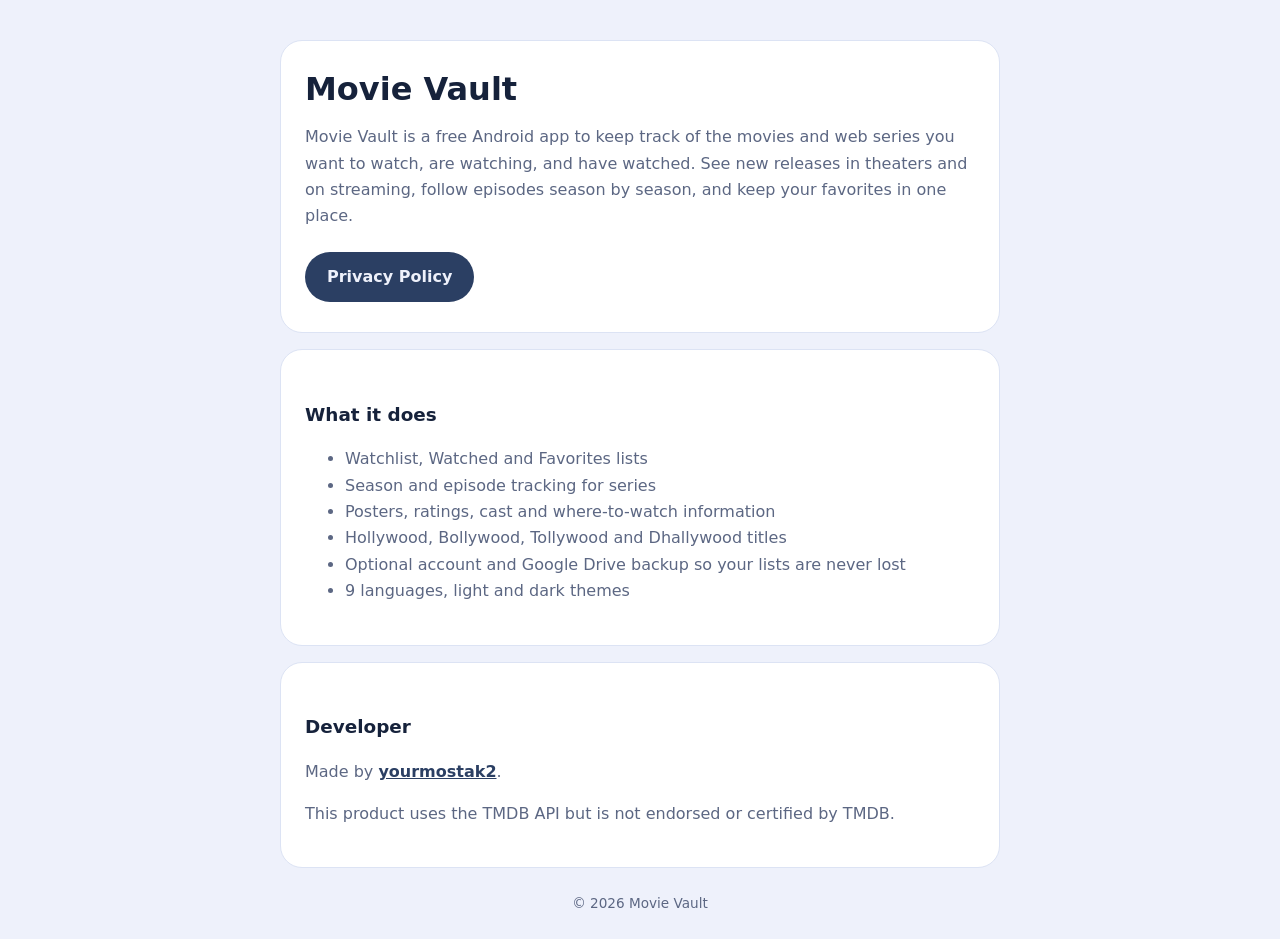
==== index.html @ 6825e48e "Add files via upload" ====
<!doctype html><html lang="en"><head><meta charset="utf-8"><meta name="viewport" content="width=device-width,initial-scale=1"><title>Movie Vault</title>
<meta name="description" content="Movie Vault is a personal tracker for movies and web series: watchlist, watched, favorites, episodes and new releases."><link rel="stylesheet" href="style.css"></head><body><main>
<div class="card"><h1>Movie Vault</h1><p>Movie Vault is a free Android app to keep track of the movies and web series you want to watch, are watching, and have watched. See new releases in theaters and on streaming, follow episodes season by season, and keep your favorites in one place.</p>
<a class="btn" href="privacy.html">Privacy Policy</a></div>
<div class="card"><h2>What it does</h2><ul><li>Watchlist, Watched and Favorites lists</li><li>Season and episode tracking for series</li><li>Posters, ratings, cast and where-to-watch information</li><li>Hollywood, Bollywood, Tollywood and Dhallywood titles</li><li>Optional account and Google Drive backup so your lists are never lost</li><li>9 languages, light and dark themes</li></ul></div>
<div class="card"><h2>Developer</h2><p>Made by <a href="https://github.com/yourmostak2">yourmostak2</a>.</p><p>This product uses the TMDB API but is not endorsed or certified by TMDB.</p></div>
<footer>&copy; 2026 Movie Vault</footer></main></body></html>
---- style.css ----
:root{--bg:#EEF1FB;--card:#fff;--ink:#16223B;--mut:#5C6783;--acc:#2B3F63;--line:#DCE3F4}
@media(prefers-color-scheme:dark){:root{--bg:#070B16;--card:#101829;--ink:#F3EFE6;--mut:#9AA5C0;--acc:#EDE0C8;--line:#222C47}}
*{box-sizing:border-box}body{margin:0;background:var(--bg);color:var(--ink);font:16px/1.65 system-ui,-apple-system,"Segoe UI",Roboto,sans-serif;padding:24px 16px}
main{max-width:720px;margin:0 auto}.card{background:var(--card);border:1px solid var(--line);border-radius:22px;padding:24px;margin:16px 0}
h1{font-size:2rem;line-height:1.15;margin:.2em 0}h2{font-size:1.15rem;margin:1.4em 0 .3em}p,li{color:var(--mut)}a{color:var(--acc);font-weight:600}
.btn{display:inline-block;background:var(--acc);color:var(--bg);padding:12px 22px;border-radius:999px;text-decoration:none;margin:6px 8px 6px 0}
footer{text-align:center;color:var(--mut);font-size:.85rem;margin-top:24px}
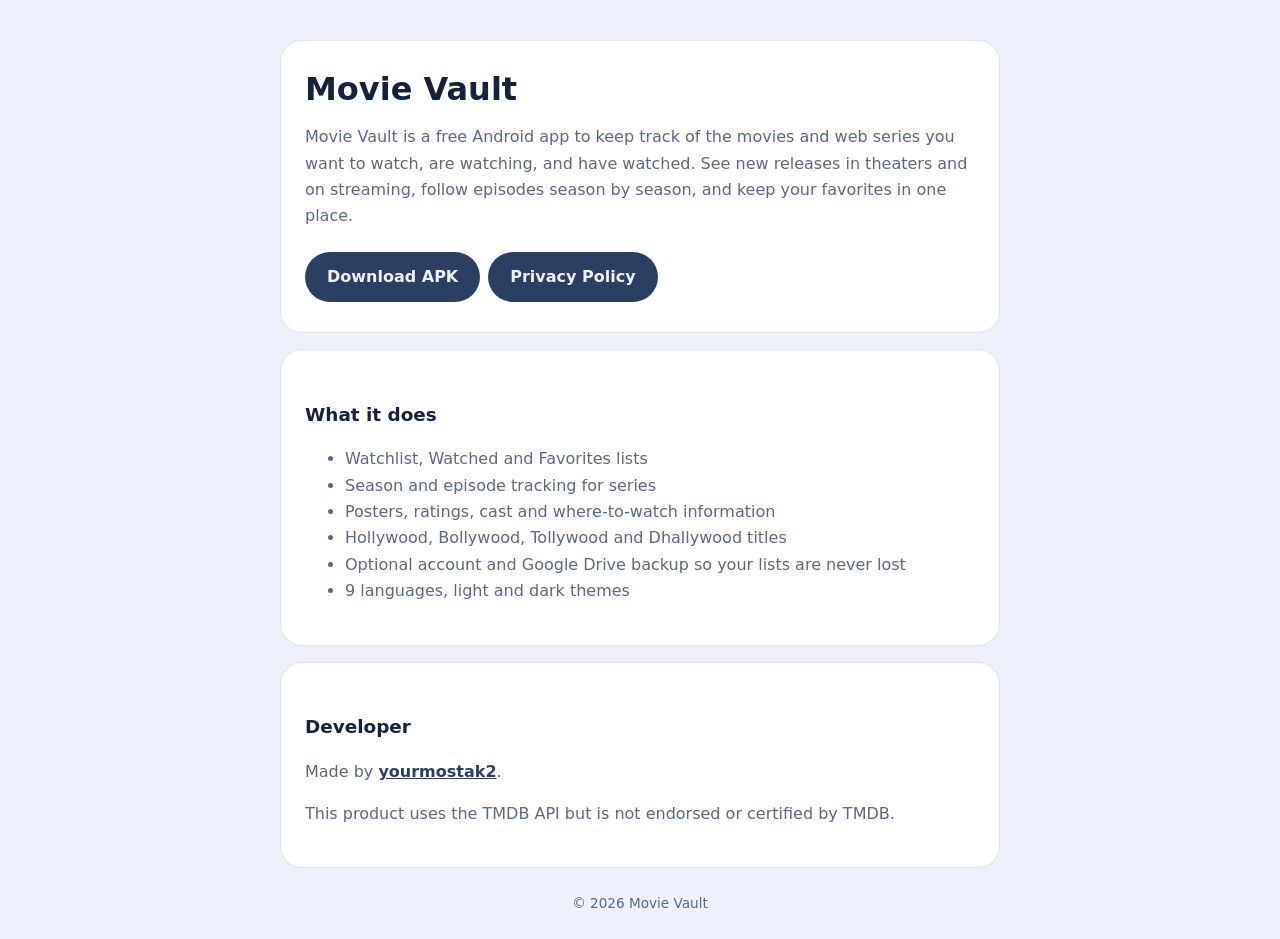
==== commit b64d9d5d: "Add files via upload" ====
--- a/index.html
+++ b/index.html
@@ -1,7 +1,7 @@
 <!doctype html><html lang="en"><head><meta charset="utf-8"><meta name="viewport" content="width=device-width,initial-scale=1"><title>Movie Vault</title>
 <meta name="description" content="Movie Vault is a personal tracker for movies and web series: watchlist, watched, favorites, episodes and new releases."><link rel="stylesheet" href="style.css"></head><body><main>
 <div class="card"><h1>Movie Vault</h1><p>Movie Vault is a free Android app to keep track of the movies and web series you want to watch, are watching, and have watched. See new releases in theaters and on streaming, follow episodes season by season, and keep your favorites in one place.</p>
-<a class="btn" href="privacy.html">Privacy Policy</a></div>
+<a class="btn" href="https://github.com/yourmostak2/movie-vault-site/releases/latest">Download APK</a><a class="btn" href="privacy.html">Privacy Policy</a></div>
 <div class="card"><h2>What it does</h2><ul><li>Watchlist, Watched and Favorites lists</li><li>Season and episode tracking for series</li><li>Posters, ratings, cast and where-to-watch information</li><li>Hollywood, Bollywood, Tollywood and Dhallywood titles</li><li>Optional account and Google Drive backup so your lists are never lost</li><li>9 languages, light and dark themes</li></ul></div>
 <div class="card"><h2>Developer</h2><p>Made by <a href="https://github.com/yourmostak2">yourmostak2</a>.</p><p>This product uses the TMDB API but is not endorsed or certified by TMDB.</p></div>
 <footer>&copy; 2026 Movie Vault</footer></main></body></html>
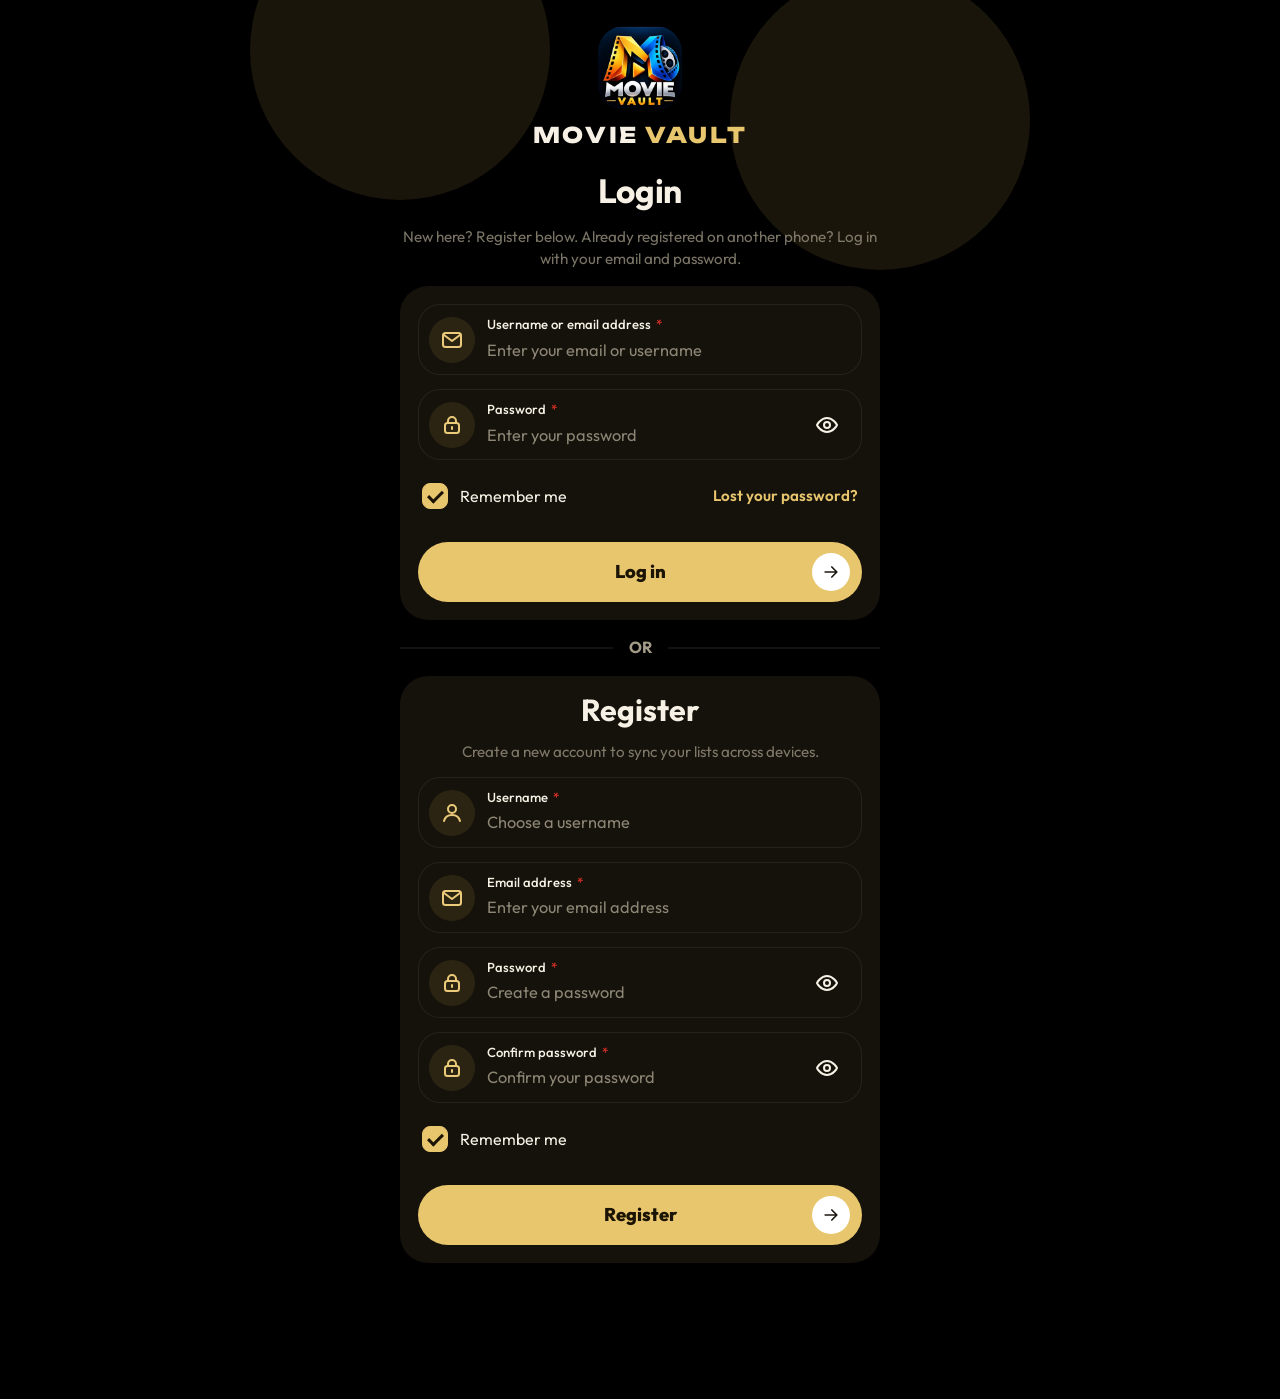
==== commit b231eb10: "Add files via upload" ====
--- a/index.html
+++ b/index.html
@@ -1,7 +1,3570 @@
-<!doctype html><html lang="en"><head><meta charset="utf-8"><meta name="viewport" content="width=device-width,initial-scale=1"><title>Movie Vault</title>
-<meta name="description" content="Movie Vault is a personal tracker for movies and web series: watchlist, watched, favorites, episodes and new releases."><link rel="stylesheet" href="style.css"></head><body><main>
-<div class="card"><h1>Movie Vault</h1><p>Movie Vault is a free Android app to keep track of the movies and web series you want to watch, are watching, and have watched. See new releases in theaters and on streaming, follow episodes season by season, and keep your favorites in one place.</p>
-<a class="btn" href="https://github.com/yourmostak2/movie-vault-site/releases/latest">Download APK</a><a class="btn" href="privacy.html">Privacy Policy</a></div>
-<div class="card"><h2>What it does</h2><ul><li>Watchlist, Watched and Favorites lists</li><li>Season and episode tracking for series</li><li>Posters, ratings, cast and where-to-watch information</li><li>Hollywood, Bollywood, Tollywood and Dhallywood titles</li><li>Optional account and Google Drive backup so your lists are never lost</li><li>9 languages, light and dark themes</li></ul></div>
-<div class="card"><h2>Developer</h2><p>Made by <a href="https://github.com/yourmostak2">yourmostak2</a>.</p><p>This product uses the TMDB API but is not endorsed or certified by TMDB.</p></div>
-<footer>&copy; 2026 Movie Vault</footer></main></body></html>
+<!doctype html><html lang="en"><meta charset="utf-8"><meta name="viewport" content="width=device-width,initial-scale=1,viewport-fit=cover">
+<title>Movie Vault</title>
+<link rel="icon" type="image/webp" href="[data-uri]">
+<meta name="theme-color" content="#000000">
+<link rel="preconnect" href="https://fonts.googleapis.com">
+<link rel="preconnect" href="https://fonts.gstatic.com" crossorigin>
+<link href="https://fonts.googleapis.com/css2?family=Barlow+Condensed:wght@600;700&family=Unbounded:wght@600;800&family=Hind+Siliguri:wght@400;500;600;700&family=Outfit:wght@400;500;600;700&display=swap" rel="stylesheet">
+<style>
+/* Layout: a phone-width column (max 480px) like the supplied Movie Vault design. Dark cinema palette with one red accent, bottom tab bar, poster grids, and a detail page with director and cast. */
+:root {
+  --bg: #09090D;
+  --surface: #15151C;
+  --surface2: #1F1F29;
+  --ink: #F4F4F7;
+  --muted: #B0B0C2;
+  --line: #2A2A36;
+  --accent: #E5253A;
+  --accent-ink: #FFFFFF;
+  --ok: #38C77B;
+  --gold: #F5B82E;
+  --font-ui: 'Outfit', 'Hind Siliguri', 'Noto Sans Bengali', system-ui, sans-serif;
+  --font-poster: 'Barlow Condensed', 'Hind Siliguri', 'Arial Narrow', Impact, sans-serif;
+  color-scheme: dark;
+}
+@media (prefers-color-scheme: light) {
+  :root:not([data-theme="dark"]) {
+    --bg: #F3F3F8;
+    --surface: #FFFFFF;
+    --surface2: #EAEAF1;
+    --ink: #14141B;
+    --muted: #5D5D70;
+    --line: #D8D8E3;
+    --accent: #D3182D;
+    --ok: #15803D;
+    --gold: #B87A00;
+    color-scheme: light;
+  }
+}
+:root[data-theme="light"] {
+  --bg: #F3F3F8;
+  --surface: #FFFFFF;
+  --surface2: #EAEAF1;
+  --ink: #14141B;
+  --muted: #5D5D70;
+  --line: #D8D8E3;
+  --accent: #D3182D;
+  --ok: #15803D;
+  --gold: #B87A00;
+  color-scheme: light;
+}
+
+* { box-sizing: border-box; }
+body {
+  background: var(--bg);
+  color: var(--ink);
+  font: 16px/1.45 var(--font-ui);
+  padding-inline: 18px;
+  padding-block: 14px 104px;
+}
+button, input, select, textarea { font: inherit; color: inherit; }
+button { cursor: pointer; }
+:focus-visible { outline: 2px solid var(--accent); outline-offset: 2px; }
+.sr { position: absolute; width: 1px; height: 1px; overflow: hidden; clip: rect(0 0 0 0); white-space: nowrap; }
+.app { max-width: 480px; margin-inline: auto; display: grid; grid-template-columns: minmax(0, 100%); gap: 22px; }
+.app > * { min-width: 0; max-width: 100%; }
+html, body { overflow-x: hidden; max-width: 100vw; }
+.ic { width: 22px; height: 22px; flex: none; }
+h1, h2, h3, p { margin: 0; }
+
+/* top bars */
+.bar { display: flex; align-items: center; gap: 12px; }
+.bar-t { flex: 1; min-width: 0; font-size: 1.5rem; font-weight: 700; letter-spacing: -.01em; }
+.hello { flex: 1; min-width: 0; display: grid; line-height: 1.2; }
+.hello small { color: var(--muted); font-size: .8rem; }
+.hello b { font-size: 1.15rem; font-weight: 700; overflow: hidden; text-overflow: ellipsis; white-space: nowrap; }
+.avatar-btn { width: 46px; height: 46px; padding: 0; border: 2px solid var(--line); border-radius: 50%; background: var(--surface2); overflow: hidden; display: grid; place-items: center; color: var(--muted); }
+.avatar-btn img { width: 100%; height: 100%; object-fit: cover; display: block; }
+.iconbtn { width: 42px; height: 42px; padding: 0; display: grid; place-items: center; border: 1px solid var(--line); border-radius: 50%; background: var(--surface); }
+.iconbtn.ghost { background: rgba(0, 0, 0, .5); border-color: transparent; color: #fff; backdrop-filter: blur(6px); }
+.iconbtn[aria-pressed="true"] { color: var(--accent); }
+
+/* posters (generated artwork, one look per title) */
+.poster { --h: 220; --h2: 240; position: relative; aspect-ratio: 2 / 3; border-radius: 10px; overflow: hidden; container-type: inline-size;
+  background: linear-gradient(165deg, hsl(var(--h) 65% 34%) 0%, hsl(var(--h2) 55% 14%) 62%, hsl(var(--h2) 50% 6%) 100%); }
+.poster::before, .poster::after { content: ""; position: absolute; inset: 0; }
+.poster::after { background: linear-gradient(to top, rgba(0, 0, 0, .74), transparent 56%); }
+.m-beam::before { background: linear-gradient(112deg, transparent 38%, hsl(var(--h) 95% 70% / .38) 50%, transparent 62%); }
+.m-sun::before { background: radial-gradient(circle at 68% 34%, hsl(var(--h) 100% 72%) 0 11%, hsl(var(--h) 100% 60% / .35) 12% 22%, transparent 23%); }
+.m-rings::before { background: radial-gradient(circle at 50% 36%, transparent 0 16%, hsl(var(--h) 90% 70% / .55) 17% 18.5%, transparent 19.5% 27%, hsl(var(--h) 90% 70% / .3) 28% 29%, transparent 30%); }
+.m-stripes::before { background: repeating-linear-gradient(104deg, hsl(var(--h) 90% 62% / .2) 0 7px, transparent 7px 20px); }
+.m-grid::before { background: radial-gradient(hsl(var(--h) 100% 68% / .55) 1.2px, transparent 1.8px) 0 0 / 9px 9px, linear-gradient(to top, hsl(var(--h2) 60% 6%) 0 25%, transparent 55%); }
+.m-horizon::before { background: linear-gradient(to top, hsl(var(--h2) 60% 4%) 0 28%, transparent 29%), linear-gradient(to top, transparent 28%, hsl(var(--h) 90% 60% / .3) 29% 31%, transparent 32%); }
+.p-title, .p-year { position: absolute; z-index: 1; left: 8%; right: 8%; color: #fff; }
+.p-title { bottom: 8%; font: 700 .8rem/.95 var(--font-poster); font-size: 15cqw; text-transform: uppercase; letter-spacing: .02em; text-shadow: 0 2px 8px rgba(0, 0, 0, .6); overflow-wrap: anywhere; max-height: 56%; overflow: hidden; }
+.p-year { top: 7%; font: 600 .6rem var(--font-poster); font-size: 8cqw; letter-spacing: .14em; opacity: .85; }
+.poster img { position: absolute; inset: 0; width: 100%; height: 100%; object-fit: cover; display: block; }
+.poster.has-img::before, .poster.has-img::after { display: none; }
+.poster.wide { aspect-ratio: auto; width: 100%; height: 100%; border-radius: 0; }
+.poster.wide .p-title { font-size: 9cqw; right: 34%; bottom: 20%; }
+.poster.wide .p-year { font-size: 3.2cqw; }
+.mini { width: 52px; flex: none; border-radius: 8px; }
+.mini .p-title, .mini .p-year { display: none; }
+.badge { position: absolute; z-index: 2; top: 6px; right: 6px; width: 24px; height: 24px; display: grid; place-items: center; border-radius: 50%; background: var(--accent); color: #fff; }
+.badge .ic { width: 14px; height: 14px; stroke-width: 3; }
+.badge.soft { background: rgba(0, 0, 0, .6); }
+.badge.heart { top: auto; bottom: 6px; right: 6px; }
+
+/* sections and rows */
+.sec { display: grid; gap: 12px; }
+.sec-h { display: flex; align-items: baseline; justify-content: space-between; gap: 12px; }
+.sec-h h2 { font-size: 1.15rem; font-weight: 700; }
+.link { min-height: 32px; padding: 0; border: 0; background: none; color: var(--muted); font-size: .85rem; }
+.link:hover { color: var(--ink); }
+.link.danger { color: var(--accent); }
+.row-h { display: flex; gap: 12px; overflow-x: auto; padding-bottom: 4px; scrollbar-width: none; scroll-snap-type: x proximity; }
+.row-h::-webkit-scrollbar { display: none; }
+.tile { display: grid; gap: 6px; padding: 0; border: 0; background: none; text-align: left; align-content: start; min-width: 0; }
+.row-h .tile { flex: 0 0 106px; scroll-snap-align: start; }
+.tile-t { font-size: .84rem; font-weight: 600; line-height: 1.2; overflow-wrap: anywhere; }
+.tile-y { font-size: .76rem; color: var(--muted); margin-top: -4px; }
+.grid { display: grid; grid-template-columns: repeat(3, minmax(0, 1fr)); gap: 16px 10px; }
+.tile .poster-wrap { position: relative; }
+
+/* featured carousel */
+.feat-row { display: flex; overflow-x: auto; scroll-snap-type: x mandatory; scrollbar-width: none; gap: 12px; border-radius: 16px; }
+.feat-row::-webkit-scrollbar { display: none; }
+.feat { position: relative; flex: 0 0 100%; aspect-ratio: 16 / 9; scroll-snap-align: center; border-radius: 16px; overflow: hidden; padding: 0; border: 0; background: var(--surface); text-align: left; }
+.feat-meta { position: absolute; z-index: 2; left: 5%; bottom: 8%; font-size: .78rem; color: rgba(255, 255, 255, .85); }
+.feat-go { position: absolute; z-index: 2; right: 5%; bottom: 8%; width: 44px; height: 44px; display: grid; place-items: center; border-radius: 50%; background: var(--accent); color: #fff; }
+.dots { display: flex; justify-content: center; gap: 6px; margin-top: -10px; }
+.dots i { width: 6px; height: 6px; border-radius: 99px; background: var(--line); transition: width .2s, background .2s; }
+.dots i.on { width: 18px; background: var(--accent); }
+
+/* chips */
+.chips { min-width: 0; max-width: 100%; display: flex; gap: 8px; overflow-x: auto; scrollbar-width: none; padding-block: 2px; }
+.chips::-webkit-scrollbar { display: none; }
+.chip { flex: 0 0 auto; min-height: 36px; padding: 0 14px; border: 1px solid var(--line); border-radius: 99px; background: var(--surface); font-size: .85rem; font-weight: 500; color: var(--muted); white-space: nowrap; }
+.chip[aria-pressed="true"] { background: var(--accent); border-color: var(--accent); color: var(--accent-ink); font-weight: 600; }
+
+/* details */
+.hero { position: relative; aspect-ratio: 3 / 4; max-height: 68svh; width: 100%; border-radius: 18px; overflow: hidden; }
+.hero::after { content: ""; position: absolute; inset: 0; z-index: 1; background: linear-gradient(to top, var(--bg) 0%, transparent 42%); pointer-events: none; }
+.hero .poster { position: absolute; inset: 0; width: 100%; height: 100%; aspect-ratio: auto; border-radius: 0; }
+.hero .p-title, .hero .p-year { display: none; }
+.hero-top { position: absolute; z-index: 3; inset: 12px 12px auto; display: flex; justify-content: space-between; gap: 8px; }
+.hero-top .grp { display: flex; gap: 8px; }
+.dhead { position: relative; z-index: 2; margin-top: -76px; display: grid; gap: 8px; }
+.dhead h1 { font-size: 2rem; font-weight: 700; line-height: 1.05; letter-spacing: -.02em; text-wrap: balance; overflow-wrap: anywhere; }
+.meta { color: var(--muted); font-size: .88rem; }
+.rate { display: flex; align-items: center; gap: 6px; font-weight: 600; }
+.rate .ic { color: var(--gold); fill: var(--gold); stroke: var(--gold); width: 20px; height: 20px; }
+.rate small { color: var(--muted); font-weight: 400; }
+.overview { color: var(--muted); max-width: 62ch; }
+.acts { display: grid; grid-template-columns: repeat(3, minmax(0, 1fr)); gap: 10px; }
+.act { display: grid; justify-items: center; gap: 6px; padding: 12px 6px; border: 1px solid var(--line); border-radius: 12px; background: var(--surface); font-size: .82rem; font-weight: 600; }
+.act[data-f="want"][aria-pressed="true"] { border-color: var(--accent); color: var(--accent); background: color-mix(in srgb, var(--accent) 12%, var(--surface)); }
+.act[data-f="watched"][aria-pressed="true"] { border-color: var(--ok); color: var(--ok); background: color-mix(in srgb, var(--ok) 12%, var(--surface)); }
+.act[data-f="loved"][aria-pressed="true"] { background: var(--accent); border-color: var(--accent); color: var(--accent-ink); }
+.person { display: flex; align-items: center; gap: 12px; }
+.pic { --ph: 200; flex: none; width: 52px; height: 52px; display: grid; place-items: center; border-radius: 50%; background: hsl(var(--ph) 40% 34%); color: #fff; font-weight: 600; letter-spacing: .02em; }
+.person small { display: block; color: var(--muted); font-size: .78rem; }
+.person b { font-weight: 600; overflow-wrap: anywhere; }
+.cast-row { display: flex; gap: 12px; overflow-x: auto; scrollbar-width: none; }
+.cast-row::-webkit-scrollbar { display: none; }
+.cast { flex: 0 0 78px; display: grid; justify-items: center; gap: 6px; text-align: center; }
+.cast .pic { width: 64px; height: 64px; }
+.cast b { font-size: .76rem; font-weight: 600; line-height: 1.2; overflow-wrap: anywhere; }
+.cast small { font-size: .72rem; color: var(--muted); line-height: 1.2; overflow-wrap: anywhere; }
+.tools { display: flex; flex-wrap: wrap; gap: 8px 16px; }
+
+/* forms */
+.card { background: var(--surface); border: 1px solid var(--line); border-radius: 14px; padding: 14px; display: grid; gap: 12px; }
+.f { display: grid; gap: 6px; }
+.f > span { font-size: .8rem; font-weight: 600; color: var(--muted); }
+input[type="text"], input[type="search"], input[type="number"], select, textarea { width: 100%; min-height: 46px; padding: 10px 12px; background: var(--surface2); border: 1px solid var(--line); border-radius: 10px; }
+textarea { resize: vertical; min-height: 84px; }
+::placeholder { color: var(--muted); opacity: .8; }
+.two { display: grid; grid-template-columns: repeat(2, minmax(0, 1fr)); gap: 10px; }
+.btn { min-height: 48px; padding: 0 18px; border: 0; border-radius: 12px; background: var(--accent); color: var(--accent-ink); font-weight: 700; }
+.btn.alt { background: var(--surface2); color: var(--ink); border: 1px solid var(--line); }
+.btn.full { width: 100%; }
+.searchbox { position: relative; }
+.searchbox .ic { position: absolute; left: 12px; top: 50%; transform: translateY(-50%); color: var(--muted); }
+.searchbox input { padding-left: 42px; }
+.res { display: flex; align-items: center; gap: 12px; width: 100%; padding: 8px; border: 0; border-radius: 12px; background: var(--surface); text-align: left; }
+.res + .res { margin-top: 8px; }
+.res b { display: block; font-weight: 600; overflow-wrap: anywhere; }
+.res small { color: var(--muted); }
+.res-body { min-width: 0; flex: 1; }
+:root { --amber: #FFAE00; --amber-ink: #1A1200; --amber-text: #FFB81C; }
+@media (prefers-color-scheme: light) { :root:not([data-theme="dark"]) { --amber-text: #8F5400; } }
+:root[data-theme="light"] { --amber-text: #8F5400; }
+.auth { display: grid; gap: 14px; padding-block: 8px 24px; }
+.abrand { display: flex; align-items: center; gap: 10px; margin-bottom: 6px; }
+.alogo { width: 36px; height: 36px; display: grid; place-items: center; border-radius: 10px; background: var(--accent); color: #fff; }
+.alogo .ic { width: 22px; height: 22px; }
+.abrand b { font-size: 1.15rem; letter-spacing: .04em; text-transform: uppercase; }
+.abrand b span { color: var(--accent); }
+.auth h1 { font-size: 2.4rem; font-weight: 700; line-height: 1.1; letter-spacing: -.01em; }
+.auth h2 { font-size: 2.2rem; font-weight: 700; line-height: 1.1; text-align: center; margin-top: 4px; }
+.aform { display: grid; gap: 10px; }
+.af { font-size: 1.1rem; font-weight: 500; margin-top: 8px; }
+.req { color: #E0182D; font-style: normal; margin-left: 2px; }
+.ainput { position: relative; }
+.ainput input { width: 100%; min-height: 56px; padding: 0 14px; background: var(--surface); border: 3px solid var(--line); border-radius: 8px; font-size: 1rem; }
+.ainput input:focus { border-color: var(--amber); outline: none; }
+.ainput:has(.eye) input { padding-right: 56px; }
+.eye { position: absolute; right: 4px; top: 50%; transform: translateY(-50%); width: 48px; height: 48px; display: grid; place-items: center; border: 0; background: none; color: var(--muted); }
+.abtn { min-height: 56px; margin-top: 10px; border: 0; border-radius: 8px; background: var(--amber); color: var(--amber-ink); font-size: 1.05rem; font-weight: 700; letter-spacing: .03em; text-transform: uppercase; }
+.abtn:disabled { opacity: .6; }
+.arow { display: flex; flex-wrap: wrap; align-items: center; justify-content: space-between; gap: 6px 14px; margin-top: 6px; }
+.achk { display: inline-flex; align-items: center; gap: 12px; min-height: 44px; font-size: 1.05rem; }
+.achk input { appearance: none; -webkit-appearance: none; width: 24px; height: 24px; margin: 0; flex: none; border: 2px solid var(--muted); border-radius: 5px; background: transparent; display: grid; place-items: center; }
+.achk input:checked { background: var(--amber); border-color: var(--amber); }
+.achk input:checked::after { content: ""; width: 6px; height: 12px; border: solid var(--amber-ink); border-width: 0 3px 3px 0; transform: rotate(45deg) translate(-1px, -1px); }
+.alink { min-height: 44px; padding: 0; border: 0; background: none; color: var(--amber-text); font-size: 1.05rem; }
+.aor { display: flex; align-items: center; gap: 16px; margin-block: 14px 4px; font-weight: 700; }
+.aor::before, .aor::after { content: ""; flex: 1; height: 1px; background: var(--line); }
+.aerr { padding: 12px 14px; border-left: 4px solid #E0182D; border-radius: 6px; background: var(--surface); font-size: .95rem; }
+.aerr[hidden] { display: none; }
+.aerr.info { border-left-color: var(--amber); display: grid; gap: 10px; }
+.anote { color: var(--muted); font-size: .95rem; text-align: center; }
+button.cast, button.person { background: none; border: 0; padding: 0; color: inherit; font: inherit; cursor: pointer; }
+button.person { text-align: left; }
+button.cast { text-align: center; }
+.pic { overflow: hidden; }
+.pic img { width: 100%; height: 100%; object-fit: cover; display: block; }
+.gcode { font: 700 2rem/1.2 var(--font-poster); letter-spacing: .12em; text-align: center; color: var(--accent); margin: 8px 0; }
+.tmh { font-size: 1.05rem; margin: 18px 0 8px; }
+.tmh + .res, #tmres .res { margin-top: 8px; }
+.pv { display: flex; align-items: center; gap: 12px; }
+.pv .poster { width: 64px; flex: none; }
+
+/* lists */
+.list { display: grid; gap: 8px; }
+.item { display: flex; align-items: center; gap: 12px; width: 100%; min-height: 54px; padding: 12px 14px; border: 0; border-radius: 12px; background: var(--surface); text-align: left; font-weight: 500; }
+.item .ic:first-child { color: var(--muted); }
+.item span { flex: 1; min-width: 0; }
+.item em { font-style: normal; color: var(--muted); font-size: .85rem; }
+.item.danger { color: var(--accent); }
+.item.danger .ic:first-child { color: var(--accent); }
+.note { padding: 12px 14px; border-radius: 12px; background: var(--surface); color: var(--muted); font-size: .9rem; }
+.confirm { display: flex; flex-wrap: wrap; align-items: center; gap: 8px 12px; padding: 12px 14px; border: 1px solid var(--accent); border-radius: 12px; }
+.confirm .btn { min-height: 40px; }
+.sync { color: var(--muted); font-size: .76rem; text-align: center; }
+
+/* profile */
+.who { display: grid; justify-items: center; gap: 8px; text-align: center; }
+.who .big { width: 96px; height: 96px; border-width: 3px; }
+.who h1 { font-size: 1.6rem; font-weight: 700; }
+.who p { color: var(--muted); font-size: .88rem; }
+.stats { display: grid; grid-template-columns: repeat(3, 1fr); border: 1px solid var(--line); border-radius: 14px; background: var(--surface); overflow: hidden; }
+.stat { display: grid; justify-items: center; gap: 2px; padding: 14px 6px; border: 0; background: none; }
+.stat + .stat { border-left: 1px solid var(--line); }
+.stat b { font-size: 1.4rem; font-weight: 700; font-variant-numeric: tabular-nums; }
+.stat small { color: var(--muted); font-size: .76rem; }
+
+/* empty + welcome */
+.empty { display: grid; justify-items: center; gap: 10px; padding: 36px 18px; text-align: center; border: 2px dashed var(--line); border-radius: 16px; color: var(--muted); }
+.empty h2 { color: var(--ink); font-size: 1.2rem; }
+.welcome { min-height: min(640px, 82svh); display: grid; align-content: center; justify-items: center; gap: 14px; text-align: center;
+  background: radial-gradient(circle at 20% 15%, rgba(229, 37, 58, .35), transparent 45%), radial-gradient(circle at 85% 70%, rgba(80, 90, 255, .22), transparent 50%); border-radius: 22px; padding: 28px 20px; }
+.logo { width: 76px; height: 76px; display: grid; place-items: center; border-radius: 20px; background: var(--accent); color: #fff; }
+.logo .ic { width: 44px; height: 44px; stroke-width: 1.8; }
+.welcome h1 { font-size: 2.4rem; font-weight: 700; letter-spacing: .02em; text-transform: uppercase; }
+.welcome h1 span { color: var(--accent); }
+.welcome p { color: var(--muted); max-width: 30ch; }
+.welcome .btn { width: min(100%, 320px); margin-top: 8px; }
+
+/* bottom nav + toast */
+.nav { position: fixed; z-index: 20; left: 50%; bottom: 0; transform: translateX(-50%); width: min(100%, 480px); display: grid; grid-template-columns: repeat(4, 1fr);
+  padding: 8px 8px calc(8px + env(safe-area-inset-bottom, 0px)); background: color-mix(in srgb, var(--surface) 94%, transparent); backdrop-filter: blur(14px); border-top: 1px solid var(--line); }
+.nav button { display: grid; justify-items: center; gap: 3px; padding: 6px 0; border: 0; background: none; color: var(--muted); font-size: .72rem; font-weight: 500; }
+.nav button[aria-current="page"] { color: var(--accent); font-weight: 600; }
+.toast { position: fixed; z-index: 30; left: 50%; bottom: calc(86px + env(safe-area-inset-bottom, 0px)); transform: translateX(-50%); max-width: min(92vw, 420px); padding: 10px 16px; border-radius: 99px; background: var(--ink); color: var(--bg); font-size: .88rem; font-weight: 500; opacity: 0; pointer-events: none; transition: opacity .2s; text-align: center; }
+.toast.on { opacity: 1; }
+
+.pbar { position: absolute; z-index: 2; left: 6px; right: 6px; bottom: 6px; height: 4px; border-radius: 9px; background: rgba(255, 255, 255, .35); }
+.pbar i { display: block; height: 100%; border-radius: inherit; background: var(--accent); }
+.sp { gap: 12px; }
+.sp-h { display: flex; flex-wrap: wrap; align-items: baseline; justify-content: space-between; gap: 4px 12px; }
+.sp-h h2 { font-size: 1.05rem; font-weight: 700; }
+.sp-sum { color: var(--muted); font-size: .82rem; }
+.bar2 { height: 6px; border-radius: 99px; background: var(--line); overflow: hidden; }
+.bar2 i { display: block; height: 100%; background: var(--ok); border-radius: inherit; }
+.sp-row { display: flex; flex-wrap: wrap; align-items: center; gap: 8px 12px; }
+.sp-row span { flex: 1; min-width: 0; color: var(--muted); font-size: .85rem; }
+.eps { display: grid; grid-template-columns: repeat(auto-fill, minmax(46px, 1fr)); gap: 8px; }
+.ep { min-height: 44px; border: 1px solid var(--line); border-radius: 10px; background: var(--surface2); color: var(--muted); font-weight: 600; font-variant-numeric: tabular-nums; }
+.ep[aria-pressed="true"] { background: var(--ok); border-color: var(--ok); color: var(--bg); }
+.sp-tools { display: grid; gap: 10px; padding-top: 12px; border-top: 1px solid var(--line); }
+.inl { display: flex; flex-wrap: wrap; align-items: center; gap: 8px; }
+.inl label { font-size: .82rem; color: var(--muted); }
+.inl input { width: 92px; flex: none; min-height: 40px; }
+.smallbtn { min-height: 40px; padding: 0 14px; border: 1px solid var(--line); border-radius: 10px; background: var(--surface2); font-size: .85rem; font-weight: 600; }
+.smallbtn.primary { background: var(--accent); border-color: var(--accent); color: var(--accent-ink); }
+.fillmsg { font-size: .84rem; color: var(--muted); min-height: 1.2em; }
+@media (prefers-reduced-motion: reduce) { .dots i, .toast { transition: none; } }
+
+/* movie detail */
+.rgn { font-size: .75rem; font-weight: 700; letter-spacing: .06em; color: var(--muted); text-transform: uppercase; }
+.sec-h h2 { text-transform: uppercase; letter-spacing: .04em; font-size: .95rem; }
+.wlist { display: grid; gap: 10px; }
+.wrow { display: flex; align-items: center; gap: 12px; padding: 10px 12px; border: 1px solid var(--line); border-radius: 14px; background: var(--surface); min-width: 0; }
+.wlogo { flex: none; width: 44px; height: 44px; border-radius: 10px; overflow: hidden; background: var(--surface2); }
+.wlogo img { width: 100%; height: 100%; object-fit: cover; display: block; }
+.wname { flex: 1; min-width: 0; display: grid; }
+.wname b { font-weight: 700; overflow-wrap: anywhere; }
+.wname small { color: var(--muted); font-size: .76rem; }
+.wbtn { flex: none; min-height: 40px; padding: 0 16px; border: 0; border-radius: 10px; background: var(--amber, #FFAE00); color: var(--amber-ink, #1A1200); font-weight: 800; font-size: .86rem; }
+.hrow { display: flex; gap: 12px; overflow-x: auto; scrollbar-width: none; min-width: 0; max-width: 100%; padding-bottom: 2px; }
+.hrow::-webkit-scrollbar { display: none; }
+.vcard, .hcard { flex: none; display: grid; gap: 4px; text-align: left; align-content: start; }
+.vcard { width: 210px; }
+.hcard { width: 108px; }
+.vthumb { position: relative; display: block; aspect-ratio: 16 / 9; border-radius: 12px; overflow: hidden; background: var(--surface2); }
+.vthumb img, .hposter img { width: 100%; height: 100%; object-fit: cover; display: block; }
+.vplay { position: absolute; inset: 0; display: grid; place-items: center; font-style: normal; color: #fff; background: rgba(0,0,0,.28); }
+.vplay .ic { width: 34px; height: 34px; fill: #fff; stroke: #fff; }
+.hposter { display: block; aspect-ratio: 2 / 3; border-radius: 10px; overflow: hidden; background: var(--surface2); }
+.vt { font-size: .7rem; font-weight: 800; letter-spacing: .05em; text-transform: uppercase; color: var(--amber-text, #FFB81C); }
+.vn { font-size: .8rem; font-weight: 600; line-height: 1.2; overflow-wrap: anywhere; display: -webkit-box; -webkit-line-clamp: 2; -webkit-box-orient: vertical; overflow: hidden; }
+.about { display: grid; grid-template-columns: 96px minmax(0, 1fr); gap: 14px; align-items: start; }
+.about-p .poster { width: 96px; }
+.adl { display: grid; gap: 10px; margin: 0; }
+.arow2 { display: grid; gap: 1px; }
+.arow2 dt { font-size: .68rem; font-weight: 800; letter-spacing: .06em; text-transform: uppercase; color: var(--muted); }
+.arow2 dd { margin: 0; font-weight: 500; overflow-wrap: anywhere; }
+.tagline { color: var(--muted); font-style: italic; }
+[hidden] { display: none !important; }
+.dhead ~ .sec, .dhead ~ .card.sp, .dhead ~ .acts, .dhead ~ .tools { margin-top: 24px; }
+.dhead ~ .acts { margin-top: 18px; }
+.dhead ~ .card.sp { margin-top: 18px; }
+.vcard, .hcard { background: none; border: 0; padding: 0; color: inherit; }
+.wlist { margin-top: 2px; }
+
+/* home */
+.wm { font-family: 'Barlow Condensed', 'Outfit', sans-serif; font-weight: 700; font-size: 1.45rem; letter-spacing: .04em; line-height: 1; }
+.wm i { font-style: normal; color: var(--accent); }
+.chart { display: grid; gap: 8px; }
+.crow { display: flex; align-items: center; gap: 12px; width: 100%; padding: 8px 12px 8px 8px; border: 0; border-radius: 14px; background: var(--surface); text-align: left; min-width: 0; color: inherit; }
+.crank { flex: none; width: 26px; text-align: center; font-weight: 800; font-size: 1.05rem; color: var(--muted); }
+.crank.hi { color: var(--amber-text, #FFB81C); }
+.crow .poster { width: 44px; flex: none; }
+.cbody { flex: 1; min-width: 0; display: grid; gap: 2px; }
+.cbody b { font-weight: 700; overflow-wrap: anywhere; display: -webkit-box; -webkit-line-clamp: 1; -webkit-box-orient: vertical; overflow: hidden; }
+.cbody small { color: var(--muted); font-size: .76rem; overflow-wrap: anywhere; }
+.cpill { flex: none; display: inline-flex; align-items: center; gap: 4px; padding: 4px 9px; border-radius: 99px; background: var(--surface2); font-weight: 700; font-size: .8rem; }
+.cpill .ic { width: 14px; height: 14px; color: var(--gold); fill: var(--gold); stroke: var(--gold); }
+
+/* home layout */
+.jh { display: grid; gap: 12px; }
+.jtop { display: flex; align-items: center; justify-content: space-between; gap: 10px; }
+.wm.big { font-size: 1.7rem; display: inline-flex; align-items: center; gap: 9px; }
+.hlogo { width: 38px; height: 38px; border-radius: 11px; display: block; box-shadow: 0 4px 14px rgba(0,0,0,.45); }
+img.logo { width: 112px; height: 112px; border-radius: 28px; background: none; display: block; box-shadow: 0 16px 40px rgba(0,0,0,.55), 0 0 0 1px rgba(255,255,255,.08); }
+img.alogo { width: 44px; height: 44px; border-radius: 12px; background: none; display: block; }
+img.abt-logo { width: 112px; height: 112px; border-radius: 28px; background: none; border: 0; display: block; box-shadow: 0 14px 34px rgba(0,0,0,.5), 0 0 0 1px rgba(255,255,255,.1); }
+.jgrp { display: flex; align-items: center; gap: 8px; }
+.jic { width: 40px; height: 40px; display: grid; place-items: center; border: 0; background: none; color: var(--ink); }
+.avatar-btn.sm { width: 36px; height: 36px; }
+.jtabs { display: flex; align-items: center; gap: 4px; overflow-x: auto; scrollbar-width: none; }
+.jtabs::-webkit-scrollbar { display: none; }
+.jtabs > button { flex: none; min-height: 38px; padding: 0 10px; border: 0; background: none; color: var(--muted); font-size: .86rem; font-weight: 600; }
+.jtabs > button:active { color: var(--ink); }
+.jtabs .jsearch { display: flex; align-items: center; gap: 8px; flex: 1 0 120px; margin-left: 6px; padding: 0 12px; border-radius: 10px; background: var(--surface); color: var(--muted); }
+.jtabs .jsearch .ic { width: 16px; height: 16px; }
+.dd { display: flex; align-items: center; justify-content: space-between; gap: 12px; }
+.hh { font-size: 1.6rem; font-weight: 800; letter-spacing: -.02em; }
+.sec-h .hh2, .hh2 { text-transform: none; font-size: 1.3rem; letter-spacing: -.015em; }
+.gsub { color: var(--muted); font-size: .86rem; margin-top: 2px; }
+.hh2 { font-size: 1.3rem; font-weight: 800; letter-spacing: -.015em; line-height: 1.15; text-wrap: balance; }
+.dbadge { flex: none; width: 46px; height: 50px; display: grid; place-items: center; align-content: center; border: 1px solid var(--line); border-radius: 10px; background: var(--surface); }
+.dbadge small { font-size: .58rem; font-weight: 800; letter-spacing: .08em; color: var(--accent); line-height: 1; }
+.dbadge b { font-size: 1.2rem; line-height: 1.1; }
+.hsec { display: grid; gap: 12px; content-visibility: auto; contain-intrinsic-size: auto 280px; }
+.hsec .sec-h { align-items: center; }
+.snap { scroll-snap-type: x mandatory; overscroll-behavior-x: contain; -webkit-overflow-scrolling: touch; scroll-behavior: smooth; }
+.hrow2 { display: flex; gap: 12px; overflow-x: auto; scrollbar-width: none; min-width: 0; max-width: 100%; }
+.hrow2::-webkit-scrollbar { display: none; }
+.row-h.big { gap: 10px; }
+.row-h.big .tile { flex: 0 0 41%; max-width: 168px; scroll-snap-align: start; transition: transform .15s ease; }
+.tile:active, .crow:active, .spot:active, .t10r:active, .cr2:active { transform: scale(.97); }
+.tile, .spot, .t10r, .cr2 { transition: transform .15s ease; }
+.row-h.big .poster { border-radius: 12px; }
+.ptag { position: absolute; z-index: 2; bottom: 6px; padding: 2px 7px; border-radius: 6px; font-size: .64rem; font-weight: 800; letter-spacing: .03em; color: #fff; }
+.ptag.tv { right: 6px; background: rgba(0,0,0,.72); }
+.ptag.nw { left: 6px; background: var(--accent); }
+.ptag.th { left: 6px; background: #E8A317; color: #1a1200; }
+.ptag.ot { left: 6px; background: #2D7DFF; color: #fff; }
+.ccard { flex: 0 0 84%; scroll-snap-align: start; display: grid; gap: 4px; padding: 12px; border-radius: 16px; background: var(--surface); align-content: start; }
+.chead b { display: inline-block; padding: 4px 12px; border-radius: 8px; background: var(--surface2); font-weight: 800; font-size: .9rem; }
+.cr2, .t10r { display: flex; align-items: center; gap: 10px; width: 100%; padding: 6px 0; border: 0; background: none; text-align: left; color: inherit; min-width: 0; }
+.bign { flex: none; width: 34px; text-align: center; font-size: 2.3rem; font-weight: 800; line-height: 1; color: var(--muted); opacity: .35; letter-spacing: -.04em; }
+.bign.two { font-size: 1.9rem; width: 40px; }
+.cr2 .poster, .t10r .poster { width: 44px; flex: none; }
+.cb2 { flex: 1; min-width: 0; display: grid; gap: 2px; }
+.cb2 b { font-weight: 700; display: -webkit-box; -webkit-line-clamp: 1; -webkit-box-orient: vertical; overflow: hidden; overflow-wrap: anywhere; }
+.cb2 small { color: var(--muted); font-size: .76rem; }
+.t10 { display: grid; gap: 2px; }
+.spot { position: relative; flex: 0 0 88%; scroll-snap-align: start; display: flex; align-items: center; gap: 14px; min-height: 168px; padding: 14px; border: 0; border-radius: 16px; overflow: hidden; background: var(--surface); text-align: left; color: #fff; }
+.spbg { position: absolute; inset: -20px; opacity: .4; filter: blur(22px) saturate(1.2); pointer-events: none; }
+.spbg .poster { position: absolute; inset: 0; width: 100%; height: 100%; aspect-ratio: auto; border-radius: 0; }
+.spbg .p-title, .spbg .p-year { display: none; }
+.spot::after { content: ""; position: absolute; inset: 0; background: linear-gradient(90deg, rgba(9,9,13,.55), rgba(9,9,13,.15)); }
+.spp, .spb, .sptag { position: relative; z-index: 2; }
+.spp { flex: none; width: 92px; }
+.spb { flex: 1; min-width: 0; display: grid; gap: 4px; }
+.spb b { font-size: 1.15rem; line-height: 1.15; overflow-wrap: anywhere; }
+.spb small { color: rgba(255,255,255,.75); font-size: .78rem; }
+.imdb { justify-self: start; font-style: normal; font-weight: 800; font-size: .72rem; padding: 2px 7px; border-radius: 5px; background: #F5C518; color: #111; }
+.spgo { justify-self: stretch; margin-top: 6px; padding: 10px; border-radius: 10px; background: rgba(255,255,255,.18); text-align: center; font-weight: 700; font-size: .86rem; }
+.sptag { position: absolute; top: 10px; right: 10px; padding: 3px 10px; border-radius: 6px; background: rgba(0,0,0,.6); font-size: .7rem; font-weight: 700; }
+.hsec .poster img { animation: rvfade .5s ease both; }
+@keyframes rvfade { from { opacity: 0; } to { opacity: 1; } }
+@media (prefers-reduced-motion: reduce) { .snap { scroll-behavior: auto; } .hsec .poster img { animation: none; } .tile, .spot, .t10r, .cr2 { transition: none; } }
+
+[dir="rtl"] [data-act="back"] svg, [dir="rtl"] .feat-go svg, [dir="rtl"] .item > svg:last-child { transform: scaleX(-1); }
+
+/* ===== Liquid Glass v2: capsule controls ===== */
+:root {
+  --g-fill: radial-gradient(130% 170% at 0% 0%, rgba(255,255,255,.34) 0%, rgba(255,255,255,.09) 40%, rgba(255,255,255,.03) 100%), linear-gradient(180deg, rgba(255,255,255,.10), rgba(255,255,255,.02));
+  --g-fill2: radial-gradient(130% 170% at 0% 0%, rgba(255,255,255,.46) 0%, rgba(255,255,255,.14) 42%, rgba(255,255,255,.06) 100%), linear-gradient(180deg, rgba(255,255,255,.14), rgba(255,255,255,.04));
+  --g-edge: rgba(255,255,255,.16);
+  --g-hi: inset 0 1.5px 1px rgba(255,255,255,.8), inset 0 -1.5px 1px rgba(255,255,255,.2), inset 1.5px 0 1px rgba(255,255,255,.28), inset -1.5px 0 1px rgba(255,255,255,.12), inset 0 0 20px rgba(255,255,255,.07);
+  --g-drop: 0 10px 28px rgba(0,0,0,.38), 0 2px 6px rgba(0,0,0,.25);
+  --g-blur: blur(22px) saturate(2) brightness(1.08);
+  --g-tint: rgba(255,255,255,.16);
+  --o1: #ff2d55; --o2: #5e5ce6; --o3: #00c7be; --o4: #ff9f0a; --oa: .55;
+}
+@media (prefers-color-scheme: light) {
+  :root:not([data-theme="dark"]) {
+    --g-fill: radial-gradient(130% 170% at 0% 0%, rgba(255,255,255,.95) 0%, rgba(255,255,255,.55) 45%, rgba(255,255,255,.38) 100%);
+    --g-fill2: radial-gradient(130% 170% at 0% 0%, #fff 0%, rgba(255,255,255,.72) 50%, rgba(255,255,255,.55) 100%);
+    --g-edge: rgba(255,255,255,.9);
+    --g-hi: inset 0 1.5px 1px #fff, inset 0 -1.5px 1px rgba(255,255,255,.7), inset 0 0 0 1px rgba(40,40,90,.06);
+    --g-drop: 0 10px 28px rgba(40,40,100,.16), 0 2px 6px rgba(40,40,100,.10);
+    --g-tint: rgba(40,40,100,.08); --oa: .32;
+  }
+}
+:root[data-theme="light"] {
+  --g-fill: radial-gradient(130% 170% at 0% 0%, rgba(255,255,255,.95) 0%, rgba(255,255,255,.55) 45%, rgba(255,255,255,.38) 100%);
+  --g-fill2: radial-gradient(130% 170% at 0% 0%, #fff 0%, rgba(255,255,255,.72) 50%, rgba(255,255,255,.55) 100%);
+  --g-edge: rgba(255,255,255,.9);
+  --g-hi: inset 0 1.5px 1px #fff, inset 0 -1.5px 1px rgba(255,255,255,.7), inset 0 0 0 1px rgba(40,40,90,.06);
+  --g-drop: 0 10px 28px rgba(40,40,100,.16), 0 2px 6px rgba(40,40,100,.10);
+  --g-tint: rgba(40,40,100,.08); --oa: .32;
+}
+/* living colour behind the glass */
+body::before, body::after { content: ""; position: fixed; z-index: -1; pointer-events: none; width: 120vmax; height: 120vmax; border-radius: 50%; will-change: transform; opacity: var(--oa); }
+body::before { left: -60vmax; top: -50vmax; background: radial-gradient(closest-side, var(--o1), transparent 70%), radial-gradient(closest-side at 80% 70%, var(--o2), transparent 65%); animation: orbA 26s ease-in-out infinite alternate; }
+body::after { right: -70vmax; bottom: -60vmax; background: radial-gradient(closest-side, var(--o3), transparent 70%), radial-gradient(closest-side at 20% 30%, var(--o4), transparent 60%); animation: orbB 32s ease-in-out infinite alternate; }
+@keyframes orbA { from { transform: translate3d(0,0,0) rotate(0); } to { transform: translate3d(14vmax,10vmax,0) rotate(40deg); } }
+@keyframes orbB { from { transform: translate3d(0,0,0) rotate(0); } to { transform: translate3d(-12vmax,-8vmax,0) rotate(-35deg); } }
+
+/* material */
+.btn.alt, .smallbtn, .act, .chip, .item, .res, .wrow, .crow, .dbadge, .jtabs .jsearch, .cpill, .ainput input, input[type="text"], input[type="search"], input[type="number"], input[type="password"], input[type="email"], select, textarea,
+.iconbtn, .avatar-btn, .jic, .stats, .card, .ccard, .confirm, .link.pill, .sec-h .link, .eps .ep, .chead b {
+  background: var(--g-fill); border: 1px solid var(--g-edge); box-shadow: var(--g-hi), var(--g-drop);
+  -webkit-backdrop-filter: var(--g-blur); backdrop-filter: var(--g-blur);
+}
+.iconbtn, .avatar-btn, .jic, .act { background: var(--g-fill2); }
+.res, .crow, .chead b, .eps .ep { box-shadow: var(--g-hi); }
+.t10r, .cr2, .arow2 { background: none; border: 0; box-shadow: none; }
+
+/* capsule shapes */
+.jic { border-radius: 50%; }
+.f > span { color: color-mix(in srgb, var(--ink) 78%, transparent); }
+.card .note, .ccard small, .cb2 small { color: color-mix(in srgb, var(--ink) 72%, transparent); }
+.btn, .btn.alt, .smallbtn, .wbtn, .abtn, .chip, .item, .res, .ainput input, input[type="text"], input[type="search"], input[type="number"], input[type="password"], input[type="email"], select, .jtabs .jsearch, .cpill, .dbadge, .confirm .btn, .spgo, .sec-h .link, .chead b, .ptag, .sptag { border-radius: 999px; }
+.item { padding-inline: 12px 18px; }
+.res { padding: 8px 18px 8px 10px; border-radius: 40px; }
+.wrow { border-radius: 40px; padding: 8px 10px 8px 8px; }
+.crow { border-radius: 40px; }
+.act { border-radius: 30px; }
+.stats { border-radius: 36px; }
+.stat + .stat { border-left: 1px solid var(--g-edge); }
+.card, .ccard { border-radius: 30px; }
+.confirm { border-radius: 30px; }
+.spot { border-radius: 30px; }
+.eps .ep { border-radius: 999px; }
+textarea { border-radius: 24px; }
+input[type="text"], input[type="search"], input[type="number"], input[type="password"], input[type="email"], select, .ainput input { padding-inline: 20px; }
+.ainput input { border-width: 1px; }
+.ainput input:focus, input:focus, select:focus, textarea:focus { border-color: rgba(255,255,255,.6); box-shadow: var(--g-hi), 0 0 0 3px color-mix(in srgb, var(--accent) 35%, transparent); outline: none; }
+.ainput:has(.eye) input { padding-right: 58px; }
+.achk input { border-radius: 50%; }
+.sec-h .link { min-height: 30px; padding: 0 14px; font-weight: 600; color: var(--ink); }
+.dbadge { width: 50px; height: 54px; border-radius: 22px; }
+.jtabs > button { border-radius: 999px; }
+.jtabs > button:active { background: var(--g-tint); }
+
+/* nav: floating capsule with a sliding glass pill */
+.nav { bottom: calc(10px + env(safe-area-inset-bottom, 0px)); width: min(calc(100% - 28px), 440px); padding: 6px; border-radius: 999px; border: 1px solid var(--g-edge);
+  background: var(--g-fill2); box-shadow: var(--g-hi), 0 14px 36px rgba(0,0,0,.42); -webkit-backdrop-filter: blur(26px) saturate(2.1) brightness(1.1); backdrop-filter: blur(26px) saturate(2.1) brightness(1.1); position: fixed; }
+.nav::before { content: ""; position: absolute; top: 6px; bottom: 6px; left: 6px; width: calc((100% - 12px) / 4); border-radius: 999px; background: var(--g-fill2); border: 1px solid var(--g-edge);
+  box-shadow: var(--g-hi), 0 4px 14px rgba(0,0,0,.28); transform: translateX(calc(var(--i, 0) * 100%)); transition: transform .5s cubic-bezier(.3,1.35,.45,1); }
+.nav button { position: relative; z-index: 1; border-radius: 999px; padding: 7px 0 6px; background: none !important; box-shadow: none !important; }
+.nav button[aria-current="page"] svg { transform: scale(1.08); }
+
+.toast { border-radius: 999px; background: var(--g-fill2); color: var(--ink); border: 1px solid var(--g-edge); box-shadow: var(--g-hi), var(--g-drop); -webkit-backdrop-filter: var(--g-blur); backdrop-filter: var(--g-blur); bottom: calc(92px + env(safe-area-inset-bottom, 0px)); }
+
+/* tinted glass buttons */
+.btn:not(.alt), .abtn, .wbtn, .smallbtn.primary { border: 1px solid rgba(255,255,255,.38);
+  background-image: radial-gradient(130% 170% at 0% 0%, rgba(255,255,255,.55), rgba(255,255,255,0) 52%), linear-gradient(180deg, rgba(255,255,255,.18), rgba(255,255,255,0) 60%);
+  box-shadow: var(--g-hi), 0 10px 26px color-mix(in srgb, var(--accent) 45%, transparent); }
+.abtn, .wbtn { box-shadow: var(--g-hi), 0 10px 26px rgba(255,174,0,.40); }
+.chip[aria-pressed="true"], .act[aria-pressed="true"] { background-image: radial-gradient(130% 170% at 0% 0%, rgba(255,255,255,.5), rgba(255,255,255,0) 55%); border-color: rgba(255,255,255,.4); }
+.chip[aria-pressed="true"] { background-color: var(--accent); }
+.act[data-f="want"][aria-pressed="true"], .act[data-f="watched"][aria-pressed="true"] { backdrop-filter: var(--g-blur); }
+
+/* icon tiles become glass bubbles */
+.item > svg:first-child, .item > .ic:first-child { box-sizing: content-box; width: 20px; height: 20px; padding: 8px; border-radius: 50%; background: var(--g-fill2); border: 1px solid var(--g-edge); box-shadow: var(--g-hi); }
+.act > svg { box-sizing: content-box; width: 20px; height: 20px; padding: 7px; border-radius: 50%; background: var(--g-tint); box-shadow: inset 0 1px 0 rgba(255,255,255,.4); }
+.badge, .ptag, .sptag, .spgo { -webkit-backdrop-filter: blur(12px) saturate(1.8); backdrop-filter: blur(12px) saturate(1.8); border: 1px solid rgba(255,255,255,.34); box-shadow: inset 0 1px 0 rgba(255,255,255,.5); }
+.ptag { padding: 2px 9px; }
+.ptag.tv, .sptag { background: rgba(20,20,30,.36); }
+.vplay svg { width: 50px; height: 50px; padding: 14px; border-radius: 50%; background: var(--g-fill2); border: 1px solid rgba(255,255,255,.45); box-shadow: var(--g-hi), 0 8px 22px rgba(0,0,0,.4); -webkit-backdrop-filter: blur(12px); backdrop-filter: blur(12px); }
+.vplay .ic { width: 50px; height: 50px; }
+
+/* press feel */
+.btn, .smallbtn, .chip, .item, .act, .iconbtn, .jic, .res, .wbtn, .abtn, .nav button, .jtabs > button { transition: transform .25s cubic-bezier(.3,1.5,.5,1), filter .2s; }
+.btn:active, .smallbtn:active, .chip:active, .item:active, .act:active, .iconbtn:active, .jic:active, .res:active, .wbtn:active, .abtn:active { transform: scale(.94); filter: brightness(1.15); }
+@media (prefers-reduced-motion: reduce) { body::before, body::after { animation: none; } .nav::before { transition: none; } }
+@supports not ((backdrop-filter: blur(1px)) or (-webkit-backdrop-filter: blur(1px))) {
+  .nav, .toast, .iconbtn, .avatar-btn, .jic, .card, .item, .act { background: color-mix(in srgb, var(--surface) 92%, transparent); }
+}
+
+/* about / developer / update */
+.card .note { background: none; border: 0; padding: 0; box-shadow: none; }
+.who + .card, .card + .card, .card + .item, .card + .btn { margin-top: 14px; }
+.dev { gap: 14px; }
+.dev-top { display: flex; align-items: center; gap: 14px; }
+.dev-av { flex: none; width: 64px; height: 64px; border-radius: 50%; overflow: hidden; display: grid; place-items: center; background: var(--g-fill2); border: 1px solid var(--g-edge); box-shadow: var(--g-hi); font-weight: 700; font-size: 1.3rem; }
+.dev-av img { width: 100%; height: 100%; object-fit: cover; display: block; }
+.dev-av.ic-av svg { width: 28px; height: 28px; }
+.dev-id { display: grid; min-width: 0; }
+.dev-id b { font-size: 1.15rem; overflow-wrap: anywhere; }
+.dev-id small { color: var(--muted); }
+.dev-stats { display: grid; grid-template-columns: repeat(3, 1fr); border-radius: 22px; background: var(--g-tint); box-shadow: inset 0 1px 0 rgba(255,255,255,.12); }
+.dev-stats span { display: grid; justify-items: center; padding: 10px 4px; }
+.dev-stats span + span { border-left: 1px solid var(--g-edge); }
+.dev-stats b { font-size: 1.1rem; }
+.dev-stats small { color: var(--muted); font-size: .72rem; }
+.item em { margin-left: auto; font-style: normal; color: var(--muted); font-size: .82rem; }
+
+/* About page */
+.abt { justify-items: center; text-align: center; padding: 26px 16px; gap: 10px; }
+.abt-logo { width: 88px; height: 88px; display: grid; place-items: center; border-radius: 30px; color: #fff; background: linear-gradient(135deg, #ff4d63, var(--accent)); border: 1px solid rgba(255,255,255,.4); box-shadow: var(--g-hi), 0 12px 30px color-mix(in srgb, var(--accent) 45%, transparent); }
+.abt-logo .ic { width: 42px; height: 42px; }
+.abt-name { font-size: 1.9rem; font-weight: 800; letter-spacing: -.02em; }
+.abt-name span { color: var(--accent); }
+.abt-ver { padding: 5px 16px; border-radius: 999px; background: var(--g-tint); font-size: .8rem; font-weight: 700; letter-spacing: .04em; color: var(--muted); }
+.wave { width: 100%; height: 16px; fill: none; stroke: var(--muted); stroke-width: 2.6; stroke-linecap: round; opacity: .55; }
+.lbl { font-size: .92rem; font-weight: 700; color: var(--muted); margin-top: 20px; margin-bottom: 8px; }
+.dev2 { margin-bottom: 10px; }
+.list + .card { margin-top: 16px; }
+.wave { margin-top: 12px; }
+.dev2 { display: grid; justify-items: center; gap: 6px; text-align: center; }
+.dav { position: relative; width: 132px; height: 132px; border-radius: 50%; overflow: hidden; display: grid; place-items: center; font-size: 2.4rem; font-weight: 700; background: var(--surface2); border: 2px solid var(--g-edge); box-shadow: var(--g-hi), var(--g-drop); }
+.dav img { position: absolute; inset: 0; width: 100%; height: 100%; object-fit: cover; }
+.dname { font-size: 1.5rem; font-weight: 800; margin-top: 8px; overflow-wrap: anywhere; }
+.dhandle { color: var(--muted); font-size: .9rem; }
+.dbio { color: var(--muted); max-width: 34ch; font-size: .9rem; }
+.dev2 .dev-stats { display: flex; gap: 8px; margin-top: 6px; flex-wrap: wrap; justify-content: center; }
+.ghbtn { display: grid; justify-items: center; gap: 4px; width: 100%; min-height: 80px; margin-top: 12px; border-radius: 40px; font-weight: 600; font-size: .9rem; }
+.ghbtn .ic { width: 28px; height: 28px; }
+.item > em { margin-left: auto; font-style: normal; color: var(--muted); font-size: .82rem; }
+
+/* ---- airy spacing: more room between every block, row and button ---- */
+.app { gap: 28px; }
+.bar { gap: 14px; padding-block: 4px 6px; }
+.bar-t { font-size: 1.45rem; }
+.iconbtn { width: 46px; height: 46px; }
+.list { gap: 14px; }
+.list > .card + .card, .list > .card + .item, .list > .item + .card, .list > .card + .btn, .list > .card + div { margin-top: 0; }
+.item { min-height: 62px; padding-block: 14px; gap: 16px; }
+.card { padding: 22px 20px; gap: 18px; }
+.card .btn, .card .btn.alt { margin-top: 2px; }
+.card .note { line-height: 1.55; }
+.f { gap: 10px; }
+.tmh { margin: 6px 0 4px; }
+.who { gap: 14px; padding-block: 8px 6px; }
+.who .big { width: 104px; height: 104px; margin-bottom: 4px; }
+.who p { margin-top: -4px; }
+.stats { margin-block: 2px; }
+.stat { padding: 18px 8px; gap: 6px; }
+.sec { gap: 18px; }
+.sec-h { padding-bottom: 2px; }
+.row-h { gap: 14px; padding-bottom: 8px; }
+.row-h.big { gap: 14px; }
+.grid { gap: 24px 14px; }
+.tile { gap: 8px; }
+.chips { gap: 10px; padding-block: 4px; }
+.acts { gap: 14px; }
+.act { padding: 16px 8px; gap: 8px; }
+.dhead { gap: 14px; }
+.dhead ~ .sec, .dhead ~ .card.sp, .dhead ~ .acts, .dhead ~ .tools { margin-top: 30px; }
+.dhead ~ .acts { margin-top: 22px; }
+.jh { gap: 20px; }
+.jtop { gap: 14px; }
+.jgrp { display: inline-flex; align-items: center; gap: 12px; }
+.jtabs { gap: 8px; }
+.jtabs > button { padding: 0 14px; min-height: 42px; }
+.jtabs .jsearch { margin-left: 8px; padding: 0 16px; }
+.dd { gap: 16px; }
+.gsub { margin-top: 6px; }
+.dd + * , .dd ~ .sec { margin-top: 4px; }
+.auth { gap: 20px; }
+.nav { padding: 8px; }
+.nav button { padding: 9px 0 8px; gap: 4px; }
+#screen { display: grid; grid-template-columns: minmax(0, 100%); align-content: start; gap: 26px; padding-bottom: 8px; }
+#screen > * { min-width: 0; max-width: 100%; }
+.abt { gap: 14px; padding: 28px 20px; }
+.dev2 { gap: 14px; }
+.lbl { margin-top: 28px; margin-bottom: 12px; }
+.list + .card { margin-top: 22px; }
+.wm.big { font-size: 1.5rem; white-space: nowrap; gap: 8px; }
+.wm.big > span { white-space: nowrap; }
+.hlogo { width: 36px; height: 36px; flex: none; }
+.jgrp { flex: none; gap: 10px; }
+.abtn.alt { background: var(--g-fill2); color: var(--ink); border: 1px solid var(--g-edge); box-shadow: none; }
+
+/* ===== Scalar-style theme v3 ===== */
+:root{--font-wide:'Unbounded','Outfit','Hind Siliguri',system-ui,sans-serif;--danger:#E8603C;
+ --bg:#000000;--surface:#0A0A10;--surface2:#13131B;--ink:#F5F3EE;--muted:#8D90A3;--line:#1E1E29;--accent:#EDE0C8;--accent-ink:#17120A;
+ --g-fill:#101829;--g-fill2:#19223A;--g-edge:#222C47;--g-hi:none;--g-drop:0 8px 24px rgba(0,0,0,.35);--g-tint:rgba(237,224,200,.08);--g-blur:none;--sheet:#050509;--hdr:linear-gradient(180deg,#000,#000)}
+@media (prefers-color-scheme: light){:root:not([data-theme="dark"]){--bg:#EEF1FB;--surface:#FFFFFF;--surface2:#E7ECF9;--ink:#16223B;--muted:#6B7690;--line:#DCE3F4;--accent:#2B3F63;--accent-ink:#fff;--g-fill:#fff;--g-fill2:#fff;--g-edge:#DCE3F4;--g-drop:0 8px 24px rgba(43,63,99,.10);--g-tint:rgba(43,63,99,.06);--sheet:#F7F9FE;--hdr:linear-gradient(180deg,#DDE5FB,#EEF1FB)}}
+:root[data-theme="light"]{--bg:#EEF1FB;--surface:#FFFFFF;--surface2:#E7ECF9;--ink:#16223B;--muted:#6B7690;--line:#DCE3F4;--accent:#2B3F63;--accent-ink:#fff;--g-fill:#fff;--g-fill2:#fff;--g-edge:#DCE3F4;--g-drop:0 8px 24px rgba(43,63,99,.10);--g-tint:rgba(43,63,99,.06);--sheet:#F7F9FE;--hdr:linear-gradient(180deg,#DDE5FB,#EEF1FB)}
+body{background:var(--hdr) fixed,var(--bg)}
+body::before,body::after{display:none!important}
+.card,.ccard,.stats,.item,.confirm,.res,.crow,.iconbtn,.avatar-btn{background:var(--surface);border:1px solid var(--line);box-shadow:none;-webkit-backdrop-filter:none;backdrop-filter:none}
+.card,.ccard,.confirm{border-radius:22px}
+.stats{border-radius:22px}
+.btn{background:var(--accent);color:var(--accent-ink);border-radius:999px;font-weight:600;border:0}
+.btn.alt{background:var(--surface2);color:var(--ink);border:1px solid var(--line)}
+.bar-t,.who h1,.sec-h h2,.welcome h1{font-family:var(--font-wide);font-weight:800;letter-spacing:-.01em}
+.bar-t{font-size:1.35rem}
+.stat b{font-family:var(--font-wide);font-weight:800}
+.tmh,.lbl{font-size:.72rem;letter-spacing:.14em;text-transform:uppercase;color:var(--muted);font-weight:600}
+.nav{background:var(--surface)!important;border:1px solid var(--line)!important;box-shadow:0 14px 34px rgba(0,0,0,.28)!important;-webkit-backdrop-filter:none!important;backdrop-filter:none!important}
+.nav::before{background:var(--accent)!important;border:0!important;box-shadow:none!important}
+.nav button[aria-current="page"]{color:var(--accent-ink)!important}
+.nav button[aria-current="page"] svg{transform:none}
+.item{border-radius:20px;gap:14px;padding:14px 16px}
+.item>svg:first-child{width:38px;height:38px;padding:9px;border-radius:12px;background:var(--surface2);color:var(--ink);box-sizing:border-box;flex:none}
+.item em{margin-left:auto;font-style:normal;color:var(--muted);font-size:.86rem}
+.item.danger,.item.danger>svg:first-child{color:var(--danger)}
+.item.danger>svg:first-child{background:color-mix(in srgb,var(--danger) 14%,transparent)}
+.seg{display:flex;gap:8px;padding:6px;border-radius:999px;background:var(--surface);border:1px solid var(--line)}
+.seg button{flex:1;border:0;background:none;color:var(--muted);padding:11px 0;border-radius:999px;font-weight:600;transition:background .3s,color .3s}
+.seg button.on{background:var(--accent);color:var(--accent-ink)}
+.hdr{display:flex;align-items:center;justify-content:space-between;padding:18px 4px 6px}
+.hdr small{display:block;color:var(--muted);font-size:.8rem;margin-bottom:4px}
+.hdr h1{font-family:var(--font-wide);font-weight:800;font-size:1.9rem;line-height:1.1}
+.hdr .avatar-btn{width:52px;height:52px;border-width:2px}
+.who .big{border:4px solid var(--surface);box-shadow:0 0 0 2px var(--line),0 12px 30px rgba(0,0,0,.25)}
+.who h1{font-size:1.5rem}
+.ainfo{display:grid}
+.ainfo .row{display:flex;align-items:center;gap:14px;padding:14px 16px}
+.ainfo .row+.row{border-top:1px solid var(--line)}
+.ainfo .row svg{width:38px;height:38px;padding:9px;border-radius:12px;background:var(--surface2);box-sizing:border-box;flex:none}
+.ainfo small{display:block;color:var(--muted);font-size:.74rem}
+.ainfo b{font-weight:600;word-break:break-all}
+.ver{text-align:center;color:var(--muted);font-size:.8rem}
+button,.item,.btn,.seg button{-webkit-tap-highlight-color:transparent;transition:transform .2s,background .3s}
+button:active{transform:scale(.97)}
+.lbd summary{list-style:none;display:flex;align-items:center;justify-content:center;min-height:48px;cursor:pointer;margin-top:10px}.lbd summary::-webkit-details-marker{display:none}.lbd[open] summary{margin-bottom:10px}.lbd textarea{width:100%;margin-bottom:10px}
+
+/* ===== Glass v5: Apple liquid glass ===== */
+:root{
+ --g-fill:radial-gradient(120% 160% at 0% 0%,rgba(255,255,255,.26) 0%,rgba(255,255,255,.07) 38%,rgba(255,255,255,.03) 100%),linear-gradient(180deg,rgba(255,255,255,.07),rgba(255,255,255,.015));
+ --g-fill2:radial-gradient(120% 160% at 0% 0%,rgba(255,255,255,.38) 0%,rgba(255,255,255,.12) 42%,rgba(255,255,255,.05) 100%),linear-gradient(180deg,rgba(255,255,255,.1),rgba(255,255,255,.02));
+ --g-edge:rgba(255,255,255,.22);
+ --g-hi:inset 1.5px 1.5px 1px rgba(255,255,255,.55),inset -1px -1px 1px rgba(255,255,255,.14),inset 0 0 26px rgba(255,255,255,.05);
+ --g-drop:0 18px 44px rgba(0,0,0,.42),0 3px 8px rgba(0,0,0,.25);
+ --g-blur:blur(30px) saturate(210%) brightness(1.08);
+ --g-tint:rgba(255,255,255,.12);--pill:rgba(255,255,255,.22);--oa:.85;
+ --o1:#3B5BFF;--o2:#B026FF;--o3:#00D2C8;--o4:#FFB020;
+ --mesh:radial-gradient(70vmax 55vmax at 8% 4%,rgba(59,91,255,.30),transparent 60%),radial-gradient(60vmax 50vmax at 100% 30%,rgba(176,38,255,.22),transparent 62%),radial-gradient(70vmax 55vmax at 20% 100%,rgba(0,210,200,.20),transparent 62%),radial-gradient(50vmax 40vmax at 90% 100%,rgba(255,176,32,.12),transparent 60%)}
+@media (prefers-color-scheme: light){:root:not([data-theme="dark"]){
+ --g-fill:radial-gradient(120% 160% at 0% 0%,rgba(255,255,255,.92) 0%,rgba(255,255,255,.5) 45%,rgba(255,255,255,.34) 100%);
+ --g-fill2:radial-gradient(120% 160% at 0% 0%,#fff 0%,rgba(255,255,255,.72) 50%,rgba(255,255,255,.52) 100%);
+ --g-edge:rgba(255,255,255,.95);
+ --g-hi:inset 1.5px 1.5px 1px #fff,inset -1px -1px 1px rgba(255,255,255,.6),inset 0 0 0 1px rgba(60,80,140,.06);
+ --g-drop:0 16px 40px rgba(60,80,150,.20),0 2px 6px rgba(60,80,150,.10);
+ --g-blur:blur(30px) saturate(190%) brightness(1.04);
+ --g-tint:rgba(60,80,140,.08);--pill:#fff;--oa:.9;
+ --o1:#7FA0FF;--o2:#E2B6FF;--o3:#8FF0DE;--o4:#FFD59A;
+ --mesh:radial-gradient(70vmax 55vmax at 8% 4%,rgba(120,150,255,.55),transparent 60%),radial-gradient(60vmax 50vmax at 100% 30%,rgba(255,170,220,.45),transparent 62%),radial-gradient(70vmax 55vmax at 20% 100%,rgba(130,235,215,.50),transparent 62%),radial-gradient(50vmax 40vmax at 90% 100%,rgba(255,205,150,.45),transparent 60%)}}
+:root[data-theme="light"]{
+ --g-fill:radial-gradient(120% 160% at 0% 0%,rgba(255,255,255,.92) 0%,rgba(255,255,255,.5) 45%,rgba(255,255,255,.34) 100%);
+ --g-fill2:radial-gradient(120% 160% at 0% 0%,#fff 0%,rgba(255,255,255,.72) 50%,rgba(255,255,255,.52) 100%);
+ --g-edge:rgba(255,255,255,.95);
+ --g-hi:inset 1.5px 1.5px 1px #fff,inset -1px -1px 1px rgba(255,255,255,.6),inset 0 0 0 1px rgba(60,80,140,.06);
+ --g-drop:0 16px 40px rgba(60,80,150,.20),0 2px 6px rgba(60,80,150,.10);
+ --g-blur:blur(30px) saturate(190%) brightness(1.04);
+ --g-tint:rgba(60,80,140,.08);--pill:#fff;--oa:.9;
+ --o1:#7FA0FF;--o2:#E2B6FF;--o3:#8FF0DE;--o4:#FFD59A;
+ --mesh:radial-gradient(70vmax 55vmax at 8% 4%,rgba(120,150,255,.55),transparent 60%),radial-gradient(60vmax 50vmax at 100% 30%,rgba(255,170,220,.45),transparent 62%),radial-gradient(70vmax 55vmax at 20% 100%,rgba(130,235,215,.50),transparent 62%),radial-gradient(50vmax 40vmax at 90% 100%,rgba(255,205,150,.45),transparent 60%)}
+body{background:var(--mesh) fixed,var(--bg)}
+body::before,body::after{display:block!important}
+.card,.ccard,.stats,.confirm,.iconbtn,.avatar-btn,.seg,.link.pill,.sec-h .link,.jtabs{background:var(--g-fill);border:1px solid var(--g-edge);box-shadow:var(--g-hi),var(--g-drop);-webkit-backdrop-filter:var(--g-blur);backdrop-filter:var(--g-blur)}
+.item,.res,.crow,.eps .ep,.chead b,.chip,.btn.alt,input,select,textarea{background:var(--g-fill);border:1px solid var(--g-edge);box-shadow:var(--g-hi);-webkit-backdrop-filter:blur(20px) saturate(190%);backdrop-filter:blur(20px) saturate(190%)}
+.chip[aria-pressed="true"]{background:var(--accent);border-color:transparent;color:var(--accent-ink);box-shadow:inset 0 1px 0 rgba(255,255,255,.4),0 6px 16px color-mix(in srgb,var(--accent) 30%,transparent)}
+.btn{box-shadow:inset 1px 1px 1px rgba(255,255,255,.45),inset -1px -1px 1px rgba(255,255,255,.1),0 10px 24px color-mix(in srgb,var(--accent) 34%,transparent)}
+.btn.alt{color:var(--ink)}
+.seg button.on{background:var(--pill);color:var(--ink);box-shadow:var(--g-hi),0 6px 16px rgba(0,0,0,.2)}
+.nav{background:var(--g-fill2)!important;border:1px solid var(--g-edge)!important;box-shadow:var(--g-hi),0 22px 48px rgba(0,0,0,.4)!important;-webkit-backdrop-filter:blur(34px) saturate(220%) brightness(1.08)!important;backdrop-filter:blur(34px) saturate(220%) brightness(1.08)!important}
+.nav::before{background:var(--pill)!important;border:1px solid var(--g-edge)!important;box-shadow:var(--g-hi),0 8px 18px rgba(0,0,0,.22)!important}
+.nav button[aria-current="page"]{color:var(--ink)!important}
+header.bar,.jh{position:sticky;top:8px;z-index:30;padding:8px 10px;margin:0 -6px;border-radius:30px;background:var(--g-fill2);border:1px solid var(--g-edge);box-shadow:var(--g-hi),var(--g-drop);-webkit-backdrop-filter:var(--g-blur);backdrop-filter:var(--g-blur)}
+header.bar .iconbtn,header.bar .avatar-btn,.jh .iconbtn,.jh .avatar-btn{background:var(--g-tint);box-shadow:var(--g-hi);-webkit-backdrop-filter:none;backdrop-filter:none}
+.item>svg:first-child,.ainfo .row svg{background:var(--g-tint);box-shadow:inset 1px 1px 1px rgba(255,255,255,.28)}
+.ainfo .row+.row{border-top:1px solid var(--g-edge)}
+.who .big{border:4px solid var(--g-edge);box-shadow:var(--g-hi),0 16px 38px rgba(0,0,0,.34)}
+.toast{background:var(--g-fill2);border:1px solid var(--g-edge);box-shadow:var(--g-hi),var(--g-drop);-webkit-backdrop-filter:blur(30px) saturate(200%);backdrop-filter:blur(30px) saturate(200%)}
+.poster,.hero{box-shadow:0 14px 34px rgba(0,0,0,.35)}
+button,.item,.chip,.tile{transition:transform .4s cubic-bezier(.34,1.56,.64,1),background .3s,box-shadow .3s,opacity .3s}
+button:active,.item:active,.chip:active{transform:scale(.95)}
+.tile .poster-wrap{transition:transform .4s cubic-bezier(.34,1.56,.64,1)}
+.tile:active .poster-wrap{transform:scale(.96)}
+@keyframes rvIn{from{opacity:0;transform:translateY(16px) scale(.98)}to{opacity:1;transform:none}}
+#screen.enter>*{animation:rvIn .6s cubic-bezier(.2,.8,.2,1) both}
+#screen.enter>*:nth-child(2){animation-delay:.04s}#screen.enter>*:nth-child(3){animation-delay:.08s}#screen.enter>*:nth-child(4){animation-delay:.12s}#screen.enter>*:nth-child(5){animation-delay:.16s}#screen.enter>*:nth-child(n+6){animation-delay:.2s}
+@media (prefers-reduced-motion: reduce){#screen.enter>*{animation:none}button:active{transform:none}}
+
+/* ===== Glass v6: alive, landing-page vibe ===== */
+:root{--live1:#6C8BFF;--live2:#C74BFF;--live3:#19E3C8;--live4:#FFB84D}
+/* header: only the top row is a glass pill, tabs sit free below (fixes broken header) */
+.jh{position:static!important;padding:0!important;margin:0!important;background:none!important;border:0!important;box-shadow:none!important;-webkit-backdrop-filter:none!important;backdrop-filter:none!important;border-radius:0!important;gap:14px}
+.jtop{padding:10px 12px;border-radius:30px;background:var(--g-fill2);border:1px solid var(--g-edge);box-shadow:var(--g-hi),var(--g-drop);-webkit-backdrop-filter:var(--g-blur);backdrop-filter:var(--g-blur)}
+.jtabs{background:none!important;border:0!important;box-shadow:none!important;-webkit-backdrop-filter:none!important;backdrop-filter:none!important;padding:2px 2px 4px;gap:8px}
+.jtabs>button{color:var(--ink)!important;opacity:.82;background:var(--g-fill);border:1px solid var(--g-edge);box-shadow:var(--g-hi);-webkit-backdrop-filter:blur(16px) saturate(180%);backdrop-filter:blur(16px) saturate(180%);border-radius:999px;font-weight:600}
+.jtabs>button:active{opacity:1;transform:scale(.94)}
+/* bottom nav: clear, vivid active pill */
+.nav button{color:var(--ink)!important;opacity:.62;transition:opacity .3s,transform .4s cubic-bezier(.34,1.56,.64,1)}
+.nav button[aria-current="page"]{opacity:1;color:#fff!important;font-weight:700}
+.nav::before{background:linear-gradient(135deg,var(--live1),var(--live2))!important;border:1px solid rgba(255,255,255,.55)!important;box-shadow:inset 1.5px 1.5px 1px rgba(255,255,255,.6),0 8px 22px rgba(120,90,255,.55)!important}
+.nav button[aria-current="page"] svg{animation:navPop .55s cubic-bezier(.34,1.56,.64,1)}
+@keyframes navPop{0%{transform:scale(.6) translateY(4px)}100%{transform:scale(1.1)}}
+:root[data-theme="light"] .nav button[aria-current="page"]{color:#fff!important}
+/* living background */
+body::before{animation-duration:16s!important}
+body::after{animation-duration:21s!important}
+@keyframes orbA{from{transform:translate3d(0,0,0) rotate(0) scale(1)}to{transform:translate3d(22vmax,16vmax,0) rotate(60deg) scale(1.2)}}
+@keyframes orbB{from{transform:translate3d(0,0,0) rotate(0) scale(1)}to{transform:translate3d(-20vmax,-14vmax,0) rotate(-55deg) scale(1.25)}}
+/* hero title shimmer */
+.hh{background:linear-gradient(100deg,var(--ink) 0%,var(--live1) 30%,var(--live2) 52%,var(--live3) 72%,var(--ink) 100%);background-size:250% 100%;-webkit-background-clip:text;background-clip:text;-webkit-text-fill-color:transparent;color:transparent;animation:shimmer 7s ease-in-out infinite}
+@keyframes shimmer{0%,100%{background-position:0% 50%}50%{background-position:100% 50%}}
+.gsub{animation:rvIn .8s .2s both}
+/* posters: gentle float, sheen, tap lift */
+.tile{animation:rvIn .7s cubic-bezier(.2,.8,.2,1) both}
+.tile:nth-child(2){animation-delay:.07s}.tile:nth-child(3){animation-delay:.14s}.tile:nth-child(4){animation-delay:.21s}.tile:nth-child(n+5){animation-delay:.28s}
+.tile .poster-wrap{border-radius:16px;overflow:hidden;box-shadow:0 12px 28px rgba(0,0,0,.38),0 0 0 1px rgba(255,255,255,.14);transition:transform .45s cubic-bezier(.34,1.56,.64,1),box-shadow .3s}
+.tile .poster-wrap::after{content:"";position:absolute;inset:0;background:linear-gradient(115deg,transparent 35%,rgba(255,255,255,.28) 50%,transparent 65%);transform:translateX(-120%);animation:sheen 6s ease-in-out infinite;pointer-events:none}
+.tile:nth-child(2n) .poster-wrap::after{animation-delay:1.5s}.tile:nth-child(3n) .poster-wrap::after{animation-delay:3s}
+@keyframes sheen{0%,60%{transform:translateX(-120%)}85%,100%{transform:translateX(120%)}}
+.tile:active .poster-wrap{transform:scale(.94) rotate(-.6deg);box-shadow:0 6px 14px rgba(0,0,0,.4)}
+/* section titles & badges */
+.sec-h h2{background:linear-gradient(90deg,var(--ink),var(--ink));-webkit-background-clip:text;background-clip:text}
+.tag,.poster-wrap .tag{animation:pulseTag 2.6s ease-in-out infinite}
+@keyframes pulseTag{0%,100%{box-shadow:0 0 0 0 rgba(255,184,77,.0)}50%{box-shadow:0 0 14px 2px rgba(255,184,77,.55)}}
+.dd .date,.dd>*:last-child{animation:floaty 5s ease-in-out infinite}
+@keyframes floaty{0%,100%{transform:translateY(0)}50%{transform:translateY(-4px)}}
+.item,.res,.crow{transition:transform .35s cubic-bezier(.34,1.56,.64,1),box-shadow .3s}
+.item:active,.res:active,.crow:active{transform:scale(.97)}
+.btn:not(.alt){background:linear-gradient(135deg,var(--live1),var(--live2))!important;color:#fff!important;border:1px solid rgba(255,255,255,.4)}
+@media (prefers-reduced-motion: reduce){.hh,.tile,.tile .poster-wrap::after,.tag,.dd>*{animation:none!important}}
+
+/* ===== Details page v7 ===== */
+#pv-watch{display:none!important}
+.hero{border-radius:28px;max-height:62svh;box-shadow:0 24px 50px rgba(0,0,0,.35),0 0 0 1px var(--g-edge)}
+.hero::after{background:linear-gradient(to top,var(--bg) 0%,color-mix(in srgb,var(--bg) 55%,transparent) 22%,transparent 50%)}
+.hero::before{content:"";position:absolute;inset:0;z-index:1;pointer-events:none;background:linear-gradient(to bottom,rgba(0,0,0,.35),transparent 28%)}
+.hero .poster img{animation:kenb 18s ease-in-out infinite alternate;transform-origin:50% 40%}
+@keyframes kenb{from{transform:scale(1)}to{transform:scale(1.07)}}
+.hero-top .iconbtn{background:rgba(20,20,30,.38)!important;color:#fff!important;border:1px solid rgba(255,255,255,.4)!important;-webkit-backdrop-filter:blur(18px) saturate(180%);backdrop-filter:blur(18px) saturate(180%)}
+.dhead{margin-top:-22px!important;padding:0 6px;gap:14px!important}
+.dhead h1{font-size:2.15rem;text-shadow:0 2px 18px color-mix(in srgb,var(--bg) 80%,transparent)}
+.chips-m{display:flex;flex-wrap:wrap;gap:8px}
+.chips-m span{padding:6px 13px;border-radius:999px;font-size:.78rem;font-weight:600;color:var(--ink);background:var(--g-fill);border:1px solid var(--g-edge);box-shadow:var(--g-hi);-webkit-backdrop-filter:blur(16px) saturate(180%);backdrop-filter:blur(16px) saturate(180%)}
+.dhead .rate{display:inline-flex;align-items:center;gap:8px;width:max-content;padding:8px 16px 8px 12px;border-radius:999px;background:linear-gradient(135deg,rgba(255,200,70,.32),rgba(255,140,60,.14));border:1px solid rgba(255,200,90,.5);box-shadow:inset 1px 1px 1px rgba(255,255,255,.4)}
+.dhead .rate svg{color:#FFB400;fill:#FFB400;animation:twinkle 3s ease-in-out infinite}
+@keyframes twinkle{0%,100%{transform:scale(1) rotate(0)}50%{transform:scale(1.2) rotate(14deg)}}
+/* action panel */
+.acts.live{margin-top:22px!important;gap:12px;padding:12px;border-radius:30px;background:var(--g-fill);border:1px solid var(--g-edge);box-shadow:var(--g-hi),var(--g-drop);-webkit-backdrop-filter:var(--g-blur);backdrop-filter:var(--g-blur)}
+.acts.live .act{position:relative;overflow:hidden;padding:16px 4px 14px;gap:9px;border-radius:22px;border:1px solid var(--g-edge);background:var(--g-tint);color:var(--ink);font-size:.78rem;font-weight:700;transition:transform .4s cubic-bezier(.34,1.56,.64,1),background .35s,box-shadow .35s,color .3s}
+.acts.live .act>svg{width:22px;height:22px;padding:11px;border-radius:50%;background:rgba(255,255,255,.2);box-shadow:inset 1px 1px 1px rgba(255,255,255,.5);transition:transform .45s cubic-bezier(.34,1.56,.64,1)}
+.acts.live .act:active{transform:scale(.9)}
+.acts.live .act[aria-pressed="true"]>svg{transform:scale(1.12)}
+.acts.live .act[data-f="want"][aria-pressed="true"]{background:linear-gradient(145deg,#5B7CFF,#8E5BFF);color:#fff;border-color:rgba(255,255,255,.55);box-shadow:inset 1.5px 1.5px 1px rgba(255,255,255,.55),0 10px 24px rgba(100,100,255,.5)}
+.acts.live .act[data-f="watched"][aria-pressed="true"]{background:linear-gradient(145deg,#19C98A,#12A5B8);color:#fff;border-color:rgba(255,255,255,.55);box-shadow:inset 1.5px 1.5px 1px rgba(255,255,255,.55),0 10px 24px rgba(20,190,150,.5)}
+.acts.live .act[data-f="loved"][aria-pressed="true"]{background:linear-gradient(145deg,#FF5E8A,#FF8A4C);color:#fff;border-color:rgba(255,255,255,.55);box-shadow:inset 1.5px 1.5px 1px rgba(255,255,255,.55),0 10px 24px rgba(255,90,120,.5)}
+.acts.live .act[data-f="loved"][aria-pressed="true"]>svg{animation:beat 1.6s ease-in-out infinite}
+@keyframes beat{0%,100%{transform:scale(1.12)}14%{transform:scale(1.4)}28%{transform:scale(1.12)}42%{transform:scale(1.3)}}
+.acts.live .act[aria-pressed="true"]>svg{background:rgba(255,255,255,.28)}
+.dhead~.sec{padding:0 4px}
+.overview{line-height:1.7;opacity:.92}
+@media (prefers-reduced-motion: reduce){.hero .poster img,.dhead .rate svg,.acts.live .act>svg{animation:none!important}}
+
+/* ===== v8: pill actions + poster backdrop ===== */
+#pv-watch{display:none!important}
+#pv-watch.open{display:block!important;animation:rvIn .5s cubic-bezier(.2,.8,.2,1) both}
+#pv-watch.open[hidden]{display:block!important}
+.dbg{position:fixed;inset:0;z-index:-1;overflow:hidden;pointer-events:none;animation:dbgIn 1s ease both}
+.dbg img{position:absolute;inset:-12%;width:124%;height:124%;object-fit:cover;filter:blur(46px) saturate(1.7) brightness(.95);opacity:.62;animation:dbgDrift 22s ease-in-out infinite alternate}
+.dbg::before{content:"";position:absolute;inset:0;background:radial-gradient(80% 60% at 30% 10%,hsl(var(--h,220) 80% 55%/.5),transparent 70%),radial-gradient(70% 60% at 85% 70%,hsl(var(--h2,300) 80% 55%/.4),transparent 70%)}
+.dbg i{position:absolute;inset:0;background:linear-gradient(to bottom,transparent 0%,color-mix(in srgb,var(--bg) 35%,transparent) 55%,var(--bg) 100%)}
+@keyframes dbgIn{from{opacity:0}to{opacity:1}}
+@keyframes dbgDrift{from{transform:scale(1) translate3d(0,0,0)}to{transform:scale(1.12) translate3d(-3%,2%,0)}}
+/* pills */
+.acts.live{grid-template-columns:repeat(3,minmax(0,1fr));gap:10px;padding:10px;border-radius:44px}
+.acts.live .act{flex-direction:column;display:flex;align-items:center;justify-content:center;gap:8px;min-height:92px;padding:12px 4px;border-radius:999px;text-align:center;line-height:1.15;position:relative;overflow:hidden;background:var(--g-fill);box-shadow:var(--g-hi),0 6px 16px rgba(0,0,0,.18)}
+.acts.live .act::after{content:"";position:absolute;inset:0;border-radius:inherit;background:linear-gradient(115deg,transparent 35%,rgba(255,255,255,.35) 50%,transparent 65%);transform:translateX(-130%);animation:sheen 5.5s ease-in-out infinite;pointer-events:none}
+.acts.live .act:nth-child(2)::after{animation-delay:1s}.acts.live .act:nth-child(3)::after{animation-delay:2s}.acts.live .act:nth-child(4)::after{animation-delay:3s}
+.acts.live .act .ai{display:grid;place-items:center;width:38px;height:38px;border-radius:50%;background:rgba(255,255,255,.22);box-shadow:inset 1px 1px 1px rgba(255,255,255,.55);transition:transform .45s cubic-bezier(.34,1.56,.64,1)}
+.acts.live .act .ai svg{width:20px;height:20px;padding:0;background:none;box-shadow:none;border-radius:0}
+.acts.live .act[aria-pressed="true"] .ai{transform:scale(1.14);background:rgba(255,255,255,.32)}
+.acts.live .act.wide{grid-column:1/-1;flex-direction:row;min-height:60px;gap:12px;justify-content:flex-start;padding:10px 18px 10px 12px;font-size:.92rem;background:linear-gradient(135deg,rgba(255,176,60,.9),rgba(255,94,138,.9));color:#fff;border-color:rgba(255,255,255,.55);box-shadow:inset 1.5px 1.5px 1px rgba(255,255,255,.55),0 12px 26px rgba(255,120,90,.45)}
+.acts.live .act.wide .al{flex:1;text-align:left}
+.acts.live .act.wide .ai{width:36px;height:36px}
+.acts.live .act.wide .wchev{display:grid;transition:transform .4s cubic-bezier(.34,1.56,.64,1)}
+.acts.live .act.wide .wchev svg{width:18px;height:18px;padding:0;background:none;box-shadow:none}
+.acts.live .act.wide[aria-pressed="true"] .wchev{transform:rotate(90deg)}
+.acts.live .act.wide .ai svg{animation:none}
+.acts.live .act.wide[aria-pressed="false"] .ai{animation:pulseGlow 2.4s ease-in-out infinite}
+@keyframes pulseGlow{0%,100%{box-shadow:inset 1px 1px 1px rgba(255,255,255,.55),0 0 0 0 rgba(255,255,255,.5)}50%{box-shadow:inset 1px 1px 1px rgba(255,255,255,.55),0 0 0 8px rgba(255,255,255,0)}}
+@media (prefers-reduced-motion: reduce){.dbg img,.acts.live .act::after,.acts.live .act.wide .ai{animation:none!important}}
+
+/* ===== v9: AMOLED black + themed login ===== */
+.auth{position:relative;gap:14px;padding:26px 20px 28px;margin-top:6px;border-radius:36px;background:var(--g-fill),color-mix(in srgb,var(--surface) 62%,transparent);border:1px solid var(--g-edge);box-shadow:var(--g-hi),var(--g-drop);-webkit-backdrop-filter:var(--g-blur);backdrop-filter:var(--g-blur);animation:rvIn .7s cubic-bezier(.2,.8,.2,1) both}
+.abrand{flex-direction:column;align-items:center;gap:12px;margin-bottom:4px}
+.alogo{width:78px;height:78px;border-radius:24px;background:none;box-shadow:0 14px 34px rgba(110,100,255,.5),0 0 0 1px var(--g-edge);animation:floaty 5s ease-in-out infinite;overflow:hidden}
+.alogo img{width:100%;height:100%;object-fit:cover}
+.abrand b{font-family:var(--font-wide);font-size:1.05rem;letter-spacing:.14em}
+.abrand b span{background:linear-gradient(100deg,var(--live1),var(--live2),var(--live3));-webkit-background-clip:text;background-clip:text;-webkit-text-fill-color:transparent;color:transparent}
+.auth h1,.auth h2{text-align:center;font-size:1.9rem;background:linear-gradient(100deg,var(--ink) 0%,var(--live1) 35%,var(--live2) 60%,var(--ink) 100%);background-size:250% 100%;-webkit-background-clip:text;background-clip:text;-webkit-text-fill-color:transparent;color:transparent;animation:shimmer 7s ease-in-out infinite}
+.af{font-size:.88rem;font-weight:600;margin-top:6px;opacity:.85}
+.ainput input{min-height:54px;border-radius:999px;padding:0 20px;border:1px solid var(--g-edge);background:var(--g-tint);color:var(--ink);box-shadow:var(--g-hi);-webkit-backdrop-filter:blur(16px);backdrop-filter:blur(16px);transition:border-color .3s,box-shadow .3s,transform .3s}
+.ainput input:focus{border-color:var(--live1);box-shadow:var(--g-hi),0 0 0 4px color-mix(in srgb,var(--live1) 28%,transparent);transform:scale(1.01)}
+.ainput:has(.eye) input{padding-right:58px}
+.abtn{position:relative;overflow:hidden;min-height:56px;border-radius:999px;border:1px solid rgba(255,255,255,.5);background:linear-gradient(135deg,var(--live1),var(--live2));color:#fff;letter-spacing:.06em;box-shadow:inset 1.5px 1.5px 1px rgba(255,255,255,.55),0 12px 28px rgba(120,90,255,.5);transition:transform .4s cubic-bezier(.34,1.56,.64,1)}
+.abtn::after{content:"";position:absolute;inset:0;background:linear-gradient(115deg,transparent 35%,rgba(255,255,255,.4) 50%,transparent 65%);transform:translateX(-130%);animation:sheen 5s ease-in-out infinite}
+.abtn:active{transform:scale(.95)}
+.achk input:checked{background:var(--live1);border-color:var(--live1)}
+.achk input:checked::after{border-color:#fff}
+.achk input{border-radius:8px}
+.alink{color:var(--live1)}
+.aor{color:var(--muted)}
+.auth .anote{color:var(--ink);opacity:.75}
+.aerr{border-radius:20px}
+/* AMOLED: true black surfaces, glass lifts off the black */
+:root[data-theme="dark"] body,:root:not([data-theme="light"]) body{background-color:#000}
+@media (prefers-reduced-motion: reduce){.auth h1,.auth h2,.abtn::after,.alogo{animation:none!important}}
+
+/* v1.5.6: seamless background */
+html{background:var(--bg);min-height:100%}
+body{background-repeat:no-repeat!important;background-size:100% 100%!important;background-attachment:fixed!important;min-height:100vh;min-height:100dvh}
+
+/* release notes */
+.rn{display:grid;gap:8px;font-size:.92rem;line-height:1.55;overflow-wrap:anywhere;min-width:0}
+.rn p{margin:0;opacity:.85}
+.rn h4{margin:6px 0 0;font-size:1rem;font-weight:700}
+.rn ul{margin:0;padding:0;list-style:none;display:grid;gap:6px}
+.rn li{position:relative;padding-left:20px;opacity:.9}
+.rn li::before{content:"";position:absolute;left:4px;top:.62em;width:7px;height:7px;border-radius:50%;background:linear-gradient(135deg,var(--live1),var(--live2))}
+.rn a{color:var(--live1);text-decoration:underline}
+.rn code{padding:1px 7px;border-radius:8px;background:var(--g-tint);font-size:.85em}
+.card{min-width:0;overflow-wrap:anywhere}
+
+/* v1.5.7: selected chips stay white in dark mode */
+:root{--chip-on:#FFFFFF;--chip-on-ink:#10131A}
+@media (prefers-color-scheme: light){:root:not([data-theme="dark"]){--chip-on:#1F2F52;--chip-on-ink:#FFFFFF}}
+:root[data-theme="light"]{--chip-on:#1F2F52;--chip-on-ink:#FFFFFF}
+.chip[aria-pressed="true"]{background:var(--chip-on)!important;background-image:none!important;color:var(--chip-on-ink)!important;border-color:var(--chip-on)!important;font-weight:700;box-shadow:0 8px 20px rgba(0,0,0,.28)!important;filter:none}
+.chip[aria-pressed="true"]:active{filter:none}
+button,.chip,.tile,.item{-webkit-tap-highlight-color:transparent}
+
+/* ===== v10: Clean Premium (flat, no blur, one gold accent) ===== */
+:root{--bg:#000;--surface:#101013;--surface2:#1A1A1F;--line:rgba(255,255,255,.08);--ink:#F4F2EC;--muted:#8D8D98;--accent:#E8C66D;--accent-ink:#17120A;
+ --g-fill:#101013;--g-fill2:#17171B;--g-edge:rgba(255,255,255,.08);--g-hi:none;--g-drop:none;--g-blur:none;--g-tint:rgba(255,255,255,.06);--pill:rgba(255,255,255,.10);--sheet:#101013;--hdr:#000;--mesh:none;
+ --live1:#EBCB7A;--live2:#C99A33;--live3:#EBCB7A;--chip-on:#FFFFFF;--chip-on-ink:#10131A;--oa:0}
+@media (prefers-color-scheme: light){:root:not([data-theme="dark"]){--bg:#F5F4F0;--surface:#FFFFFF;--surface2:#EEECE6;--line:rgba(0,0,0,.08);--ink:#16161B;--muted:#6F6F7A;--accent:#A77A1F;--accent-ink:#FFFFFF;
+ --g-fill:#FFFFFF;--g-fill2:#FFFFFF;--g-edge:rgba(0,0,0,.08);--g-hi:none;--g-drop:none;--g-blur:none;--g-tint:rgba(0,0,0,.05);--pill:rgba(0,0,0,.07);--sheet:#FFFFFF;--hdr:#F5F4F0;--mesh:none;
+ --live1:#C99A33;--live2:#A77A1F;--live3:#C99A33;--chip-on:#16161B;--chip-on-ink:#FFFFFF}}
+:root[data-theme="light"]{--bg:#F5F4F0;--surface:#FFFFFF;--surface2:#EEECE6;--line:rgba(0,0,0,.08);--ink:#16161B;--muted:#6F6F7A;--accent:#A77A1F;--accent-ink:#FFFFFF;
+ --g-fill:#FFFFFF;--g-fill2:#FFFFFF;--g-edge:rgba(0,0,0,.08);--g-hi:none;--g-drop:none;--g-blur:none;--g-tint:rgba(0,0,0,.05);--pill:rgba(0,0,0,.07);--sheet:#FFFFFF;--hdr:#F5F4F0;--mesh:none;
+ --live1:#C99A33;--live2:#A77A1F;--live3:#C99A33;--chip-on:#16161B;--chip-on-ink:#FFFFFF}
+*,*::before,*::after{-webkit-backdrop-filter:none!important;backdrop-filter:none!important}
+html,body{background:var(--bg)!important}
+body::before,body::after{display:none!important}
+#screen{gap:30px}
+/* headers: plain, no capsule */
+.jtop,header.bar,.hdr{background:none!important;border:0!important;box-shadow:none!important;padding:6px 0!important;margin:0!important;border-radius:0!important}
+header.bar{position:sticky;top:0;z-index:30;background:var(--bg)!important;padding:10px 0!important}
+.jh{gap:18px!important}
+.jtabs{padding:0!important}
+.jtabs>button{background:var(--surface)!important;border:1px solid var(--line)!important;box-shadow:none!important;color:var(--muted)!important;opacity:1;font-weight:600}
+.jtabs>button:active{background:var(--surface2)!important;color:var(--ink)!important}
+.iconbtn,.avatar-btn{background:var(--surface)!important;border:1px solid var(--line)!important;box-shadow:none!important;color:var(--ink)!important}
+.hero-top .iconbtn{background:rgba(0,0,0,.45)!important;border-color:rgba(255,255,255,.25)!important;color:#fff!important}
+/* surfaces */
+.card,.ccard,.stats,.confirm,.item,.res,.crow,.eps .ep,.chead b,.link.pill,.sec-h .link,.seg,.chips-m span,input,select,textarea{background:var(--surface)!important;border:1px solid var(--line)!important;box-shadow:none!important}
+.card,.ccard,.stats,.confirm{border-radius:24px}
+.item,.res,.crow{border-radius:20px}
+.seg button.on{background:var(--surface2)!important;box-shadow:none!important;color:var(--ink)}
+.chip{background:var(--surface)!important;border:1px solid var(--line)!important;box-shadow:none!important;color:var(--muted)}
+.chip[aria-pressed="true"]{background:var(--chip-on)!important;border-color:var(--chip-on)!important;color:var(--chip-on-ink)!important;box-shadow:none!important}
+.btn.alt,.smallbtn{background:var(--surface)!important;border:1px solid var(--line)!important;color:var(--ink)!important;box-shadow:none!important}
+.btn:not(.alt),.abtn{background:var(--accent)!important;color:var(--accent-ink)!important;border:0!important;box-shadow:none!important;letter-spacing:.04em}
+.btn:not(.alt)::after,.abtn::after{display:none}
+.toast{background:var(--surface2)!important;border:1px solid var(--line)!important;box-shadow:0 12px 30px rgba(0,0,0,.4)!important;color:var(--ink)}
+/* titles: solid, no shimmer */
+.hh,.auth h1,.auth h2,.abrand b span{background:none!important;-webkit-text-fill-color:currentColor!important;color:var(--ink)!important;animation:none!important}
+.abrand b span{color:var(--accent)!important}
+.hh{font-size:2.1rem;letter-spacing:-.02em}
+.sec-h h2{letter-spacing:-.01em}
+/* login */
+.auth{background:none!important;border:0!important;box-shadow:none!important;padding:8px 2px 24px;border-radius:0}
+.alogo{box-shadow:none!important;animation:none!important;border-radius:22px}
+.ainput input{background:var(--surface)!important;border:1px solid var(--line)!important;border-radius:16px!important;box-shadow:none!important;transform:none!important}
+.ainput input:focus{border-color:var(--accent)!important;box-shadow:0 0 0 3px color-mix(in srgb,var(--accent) 22%,transparent)!important}
+.achk input:checked{background:var(--accent)!important;border-color:var(--accent)!important}
+.achk input:checked::after{border-color:var(--accent-ink)!important}
+.alink{color:var(--accent)!important}
+.abtn{border-radius:16px!important}
+/* nav: solid floating pill */
+.nav{background:var(--surface2)!important;border:1px solid var(--line)!important;box-shadow:0 14px 34px rgba(0,0,0,.35)!important}
+.nav::before{background:var(--pill)!important;border:0!important;box-shadow:none!important}
+.nav button{color:var(--muted)!important;opacity:1!important}
+.nav button[aria-current="page"]{color:var(--accent)!important;font-weight:700}
+.nav button[aria-current="page"] svg{animation:none;transform:none}
+/* posters & tiles: calm */
+.tile .poster-wrap{box-shadow:none;border:1px solid var(--line);border-radius:18px}
+.tile .poster-wrap::after{display:none}
+.tag,.poster-wrap .tag{animation:none!important}
+.dd .date,.dd>*:last-child{animation:none!important}
+/* details */
+.hero{border-radius:28px;box-shadow:none}
+.hero .poster img{animation:none}
+.dhead .rate{background:var(--surface);border:1px solid var(--line);box-shadow:none}
+.dhead .rate svg{animation:none;color:var(--accent);fill:var(--accent)}
+.chips-m span{color:var(--muted)}
+.dbg img{opacity:.38;filter:blur(60px) saturate(1.4)}
+.acts.live{background:none!important;border:0!important;box-shadow:none!important;padding:0!important;gap:10px;margin-top:20px!important}
+.acts.live .act{background:var(--surface)!important;border:1px solid var(--line)!important;box-shadow:none!important;color:var(--muted)}
+.acts.live .act::after{display:none}
+.acts.live .act .ai{background:var(--surface2);box-shadow:none;color:var(--ink)}
+.acts.live .act[aria-pressed="true"],.acts.live .act[data-f="want"][aria-pressed="true"],.acts.live .act[data-f="watched"][aria-pressed="true"],.acts.live .act[data-f="loved"][aria-pressed="true"]{background:var(--accent)!important;border-color:var(--accent)!important;color:var(--accent-ink)!important;box-shadow:none!important}
+.acts.live .act[aria-pressed="true"] .ai{background:rgba(0,0,0,.14);color:var(--accent-ink)}
+.acts.live .act[data-f="loved"][aria-pressed="true"]>.ai svg{animation:beat 1.6s ease-in-out infinite}
+.acts.live .act.wide{background:var(--surface)!important;color:var(--ink)!important;border:1px solid var(--line)!important;box-shadow:none!important}
+.acts.live .act.wide .ai{background:var(--accent)!important;color:var(--accent-ink)!important;animation:none!important}
+.acts.live .act.wide[aria-pressed="true"]{background:var(--surface2)!important;border-color:var(--accent)!important;color:var(--ink)!important}
+.acts.live .act.wide[aria-pressed="true"] .ai{background:var(--accent)!important}
+/* misc */
+.rn li::before{background:var(--accent)}
+.rn a{color:var(--accent)}
+.badge,.tile .badge{box-shadow:none}
+.dbg{-webkit-mask-image:linear-gradient(#000,transparent 65%);mask-image:linear-gradient(#000,transparent 65%)}
+.dbg img{inset:-20%;width:140%;height:140%}
+
+/* ===== v11: full screen, clean fixes ===== */
+:root{--sat:0px;--sab:0px}
+body{padding-top:calc(14px + var(--sat))!important;padding-bottom:calc(104px + var(--sab))!important}
+#sbScrim{position:fixed;top:0;left:0;right:0;height:var(--sat);background:var(--bg);z-index:60;pointer-events:none}
+html.on-details #sbScrim{display:none}
+header.bar{top:0!important}
+.nav{bottom:calc(10px + var(--sab))!important}
+.toast{bottom:calc(96px + var(--sab))}
+/* details hero goes edge to edge, under the status bar */
+.hero{margin-top:calc(-14px - var(--sat));margin-inline:calc(50% - 50vw)!important;width:100vw!important;max-width:none!important;border-radius:0 0 30px 30px;max-height:none;aspect-ratio:3/4.1}
+.hero-top{inset:calc(var(--sat) + 12px) 30px auto!important}
+.hero::before{background:linear-gradient(to bottom,rgba(0,0,0,.45),transparent 30%)}
+.dhead{padding:0 4px}
+/* nav active colour (beats the old light rule) */
+:root[data-theme="light"] .nav button[aria-current="page"],:root .nav button[aria-current="page"]{color:var(--accent)!important}
+.nav button[aria-current="page"] span,.nav button[aria-current="page"] svg{color:var(--accent)!important}
+.mbo>summary{list-style:none;cursor:pointer}
+.mbo>summary::-webkit-details-marker{display:none}
+.mbo[open]>summary{margin-bottom:12px}
+.mbo .card{margin-top:0}
+.mboi{display:grid;place-items:center}
+.mbo>summary{display:flex!important;align-items:center;gap:14px;text-align:left}
+.mbo>summary>span:nth-child(2){flex:1}
+
+/* ===== v12: Material 3 — warm cream + gold, soft cards ===== */
+:root{--bg:#000;--surface:#15120C;--surface2:#1F1A10;--tonal:#2C2412;--on-tonal:#EBCB7A;--line:rgba(255,255,255,.07);--ink:#F6F1E4;--muted:#A39B88;--accent:#E8C66D;--accent-ink:#1B1304;--hdr:#000;--chip-on:#E8C66D;--chip-on-ink:#1B1304;--shadow:0 6px 22px rgba(0,0,0,.5);--red:#FF8A80;--redbg:rgba(255,90,80,.14);--m3r:28px}
+@media (prefers-color-scheme: light){:root:not([data-theme="dark"]){--bg:#FBF7EF;--surface:#FFFDF8;--surface2:#F5EEDF;--tonal:#F7E7C2;--on-tonal:#7A5410;--line:rgba(110,80,20,.09);--ink:#1B1710;--muted:#7C7360;--accent:#A6771D;--accent-ink:#FFFFFF;--hdr:#FBF7EF;--chip-on:#A6771D;--chip-on-ink:#FFFFFF;--shadow:0 8px 26px rgba(120,90,30,.10);--red:#B3261E;--redbg:#FBE3E0}}
+:root[data-theme="light"]{--bg:#FBF7EF;--surface:#FFFDF8;--surface2:#F5EEDF;--tonal:#F7E7C2;--on-tonal:#7A5410;--line:rgba(110,80,20,.09);--ink:#1B1710;--muted:#7C7360;--accent:#A6771D;--accent-ink:#FFFFFF;--hdr:#FBF7EF;--chip-on:#A6771D;--chip-on-ink:#FFFFFF;--shadow:0 8px 26px rgba(120,90,30,.10);--red:#B3261E;--redbg:#FBE3E0}
+:root[data-theme="dark"]{--bg:#000;--surface:#15120C;--surface2:#1F1A10;--tonal:#2C2412;--on-tonal:#EBCB7A;--line:rgba(255,255,255,.07);--ink:#F6F1E4;--muted:#A39B88;--accent:#E8C66D;--accent-ink:#1B1304;--hdr:#000;--chip-on:#E8C66D;--chip-on-ink:#1B1304;--shadow:0 6px 22px rgba(0,0,0,.5);--red:#FF8A80;--redbg:rgba(255,90,80,.14)}
+html,body{background:var(--bg)!important;color:var(--ink)}
+#screen{gap:22px}
+/* ---- round icon buttons ---- */
+.iconbtn,.avatar-btn,.jic{width:46px;height:46px;min-width:46px;border-radius:50%!important;background:var(--surface)!important;border:0!important;box-shadow:var(--shadow)!important;color:var(--ink)!important;display:grid;place-items:center;padding:0;overflow:hidden}
+.iconbtn svg,.avatar-btn svg,.jic svg{width:22px;height:22px}
+.avatar-btn img{width:100%;height:100%;object-fit:cover}
+/* ---- list page header: avatar + big title + search ---- */
+header.bar{display:flex!important;align-items:center;gap:16px;padding:10px 0!important;background:var(--bg)!important}
+header.bar .bar-t{flex:1;min-width:0;font-size:1.5rem!important;line-height:1.2!important;font-weight:800!important;letter-spacing:-.01em;margin:0;text-align:left;overflow-wrap:anywhere}
+header.bar{margin-bottom:6px!important}
+.chips{margin-bottom:4px}
+/* ---- chips ---- */
+.chips{display:flex;gap:10px;overflow-x:auto;scrollbar-width:none;padding:2px 0 4px}
+.chips::-webkit-scrollbar{display:none}
+.chip{border-radius:999px!important;min-height:42px;padding:0 20px!important;background:var(--surface2)!important;border:0!important;box-shadow:none!important;color:var(--muted)!important;font-weight:700;white-space:nowrap}
+.chip[aria-pressed="true"]{background:var(--chip-on)!important;color:var(--chip-on-ink)!important}
+/* ---- home header ---- */
+.jtop{display:flex;align-items:center;justify-content:space-between;gap:12px}
+.wm.big{display:flex;align-items:center;gap:12px;font-weight:900;font-size:1.45rem;letter-spacing:.01em;color:var(--ink)}
+.wm.big i{font-style:normal;color:var(--accent)}
+.hlogo{width:52px;height:52px;border-radius:16px;box-shadow:var(--shadow)}
+.jgrp{display:flex;gap:12px}
+.jtabs{display:flex;gap:10px;overflow-x:auto;scrollbar-width:none;margin-top:14px;padding:2px 0}
+.jtabs>button{display:flex;align-items:center;gap:8px;min-height:46px;padding:0 20px!important;border-radius:999px!important;background:var(--surface2)!important;border:0!important;box-shadow:none!important;color:var(--muted)!important;font-weight:700;white-space:nowrap}
+.jtabs>button svg{width:20px;height:20px}
+.jtabs>button.on{background:var(--accent)!important;color:var(--accent-ink)!important}
+.jtabs .jsearch{display:none!important}
+/* ---- hero ---- */
+.dhero{position:relative;border-radius:var(--m3r);overflow:hidden;min-height:190px;padding:24px;background:#14110a;box-shadow:var(--shadow);color:#fff;display:flex;align-items:flex-end}
+.dhero .dh-img{position:absolute;inset:0;width:100%;height:100%;object-fit:cover;object-position:right 20%;opacity:.8}
+.dhero::before{content:"";position:absolute;inset:0;background:linear-gradient(90deg,rgba(10,8,4,.92) 0%,rgba(10,8,4,.55) 55%,transparent 100%);z-index:1}
+.dh-t{position:relative;z-index:2}
+.dh-t small{text-transform:uppercase;letter-spacing:.2em;font-size:.72rem;font-weight:700;color:rgba(255,255,255,.7)}
+.dh-t h1{font-size:1.9rem;line-height:1.1;margin:8px 0 6px;font-weight:800;color:#fff}
+.dh-t p{margin:0;color:rgba(255,255,255,.85);font-size:.95rem}
+.dbadge{position:absolute;z-index:3;top:16px;right:16px;width:auto;min-width:64px;height:auto;padding:8px 12px;border-radius:18px!important;background:var(--tonal)!important;color:var(--on-tonal)!important;border:0!important;box-shadow:none!important;display:grid;gap:0;justify-items:center}
+.dbadge small{font-size:.72rem;letter-spacing:.1em;font-weight:700;color:var(--on-tonal)!important}
+.dbadge b{font-size:1.6rem;line-height:1;color:var(--ink)!important}
+/* ---- section headings ---- */
+.hsec .sec-h{display:flex;align-items:center;justify-content:space-between}
+.hh2,.sec-h .hh2{font-size:1.7rem!important;font-weight:800!important;letter-spacing:-.02em;text-transform:none}
+.sec-h .link{display:inline-flex;align-items:center;gap:4px;min-height:40px;padding:0 16px!important;border-radius:999px!important;background:var(--tonal)!important;color:var(--on-tonal)!important;border:0!important;box-shadow:none!important;font-weight:700}
+.sec-h .link svg{width:16px;height:16px}
+/* ---- posters ---- */
+.tile .poster-wrap{border-radius:22px!important;border:0!important;box-shadow:var(--shadow)!important;overflow:hidden}
+.tile-t{font-weight:700;color:var(--ink)}
+.tile-y{color:var(--muted)}
+.badge,.tile .badge{position:absolute;top:10px;right:10px;width:38px;height:38px;border-radius:50%!important;display:grid;place-items:center;background:rgba(20,16,8,.55)!important;color:#fff!important;border:0!important}
+.badge svg{width:18px;height:18px}
+.badge.on{background:#8A6112!important;color:#fff!important}
+.badge.heart{top:auto;bottom:10px;right:10px;background:#8A6112!important}
+.ptag{display:inline-flex;align-items:center;gap:6px;left:10px!important;bottom:10px!important;padding:6px 12px!important;border-radius:999px!important;font-size:.76rem!important;font-weight:800!important;letter-spacing:0!important;text-transform:none}
+.ptag svg{width:14px;height:14px}
+.ptag.th,.ptag.nw{background:#EBCB7A!important;color:#3A2A06!important}
+.ptag.ot{background:#F6F1E4!important;color:#1B1710!important}
+.ptag.tv{left:auto!important;right:10px!important;background:rgba(0,0,0,.7)!important;color:#fff!important}
+/* ---- charts / spotlight cards ---- */
+.ccard,.card,.confirm{background:var(--surface)!important;border:0!important;border-radius:var(--m3r)!important;box-shadow:var(--shadow)!important}
+.chead b{background:var(--tonal)!important;color:var(--on-tonal)!important;border:0!important;border-radius:999px;box-shadow:none!important}
+/* ---- bottom navigation ---- */
+.nav{background:var(--surface)!important;border:0!important;border-radius:999px!important;box-shadow:0 10px 34px rgba(90,60,10,.18)!important;padding:8px!important}
+.nav::before{display:none!important}
+.nav button{border-radius:999px!important;min-height:58px;padding:6px 4px!important;color:var(--muted)!important;font-size:.72rem!important;font-weight:600;text-align:center;line-height:1.15;white-space:nowrap}
+.nav button svg{width:26px;height:26px}
+.nav button[aria-current="page"]{background:var(--tonal)!important;color:var(--on-tonal)!important;font-weight:800}
+.nav button[aria-current="page"] svg,.nav button[aria-current="page"] span{color:var(--on-tonal)!important}
+:root[data-theme="light"] .nav button[aria-current="page"],:root .nav button[aria-current="page"]{color:var(--on-tonal)!important}
+/* ---- Material cards (settings / profile) ---- */
+.mstack{display:grid;gap:18px}
+.sbar{display:flex;align-items:center;gap:16px;padding:6px 0}
+.sbar .st{flex:1;min-width:0}
+.sbar .st h1{margin:0;font-size:1.7rem;line-height:1.2;font-weight:800;letter-spacing:-.02em;line-height:1.1}
+.sbar .st small{color:var(--muted);font-size:1rem}
+.mcard{background:var(--surface);border-radius:var(--m3r);box-shadow:var(--shadow);padding:18px;display:grid;gap:14px;border:0}
+.mcard.flush{padding:0;overflow:hidden}
+.mh{display:flex;align-items:center;gap:14px}
+.mh .mt b,.mt b{font-size:1.1rem;font-weight:800;color:var(--ink);display:block}
+.mt small{display:block;color:var(--muted);font-size:.9rem;margin-top:2px}
+.mi{width:48px;height:48px;min-width:48px;border-radius:50%;display:grid;place-items:center;background:var(--tonal);color:var(--on-tonal)}
+.mi svg{width:24px;height:24px}
+.mi.blue{background:#E1ECFB;color:#2A5DB0}
+.mi.red{background:var(--redbg);color:var(--red)}
+.mi.green{background:#E1F3E1;color:#2D7A33}
+.mi.plain{background:none;width:28px;min-width:28px;height:28px}
+.mi .glg,.mh>.mi .glg{width:30px;height:30px}
+:root[data-theme="dark"] .mi.blue{background:#1B2A44;color:#8CB4FF}
+:root[data-theme="dark"] .mi.green{background:#1B3320;color:#8BD590}
+.mgroup{background:var(--surface);border:1px solid var(--line);border-radius:22px;overflow:hidden}
+.mcard.flush .mgroup{border:0;border-radius:0}
+.mgroup.plain .mrow{padding:14px 16px}
+.mrow{display:flex;align-items:center;gap:14px;width:100%;padding:14px 16px;background:none;border:0;border-bottom:1px solid var(--line);text-align:left;color:var(--ink);font:inherit;cursor:pointer;min-height:64px}
+.mrow:last-child{border-bottom:0}
+.mrow .mt{flex:1;min-width:0}
+.mrow>svg{width:20px;height:20px;color:var(--ink);flex:none}
+.mrow em{font-style:normal;color:var(--muted);font-size:.88rem}
+.mrow.static{cursor:default}
+.mrow .lv small{margin:0 0 2px}
+.mrow .lv b{font-size:1.15rem}
+.mrow.tonal{background:var(--tonal);border:0;border-radius:20px;color:var(--on-tonal)}
+.mrow.tonal .mi{background:rgba(255,255,255,.55)}
+.mrow.tonal>svg{color:var(--on-tonal)}
+.mrow.danger{background:var(--redbg);color:var(--red);border:0;border-radius:20px;margin-top:2px}
+.mrow.danger .mt b,.mrow.danger svg{color:var(--red)}
+.mcard.flush .mrow.danger{border-radius:0;margin:0;background:var(--surface)}
+.mcard.flush .mrow.danger .mi{background:var(--redbg);color:var(--red)}
+.mrow.lang select{margin-left:auto;flex:none;max-width:150px;min-height:44px;border-radius:999px;border:1px solid var(--line);background:var(--surface);color:var(--ink);padding:0 14px;font:inherit}
+.m3seg{display:grid;grid-template-columns:repeat(3,1fr);gap:6px;padding:6px;border-radius:999px;border:1px solid var(--line);background:var(--surface)}
+.m3seg button{display:flex;align-items:center;justify-content:center;gap:8px;min-height:52px;border:0;border-radius:999px;background:none;color:var(--ink);font-weight:700}
+.m3seg button.on{background:var(--tonal);color:var(--on-tonal)}
+.m3seg button svg{width:20px;height:20px}
+.mnote{margin:0;color:var(--muted);font-size:.84rem}
+.macct{display:flex;align-items:center;gap:14px;padding:12px 14px;border:1px solid var(--line);border-radius:22px}
+.mav{width:56px;height:56px;border-radius:50%;background:var(--tonal);color:var(--on-tonal);display:grid;place-items:center;font-weight:800;font-size:1.3rem}
+.mbox{padding:12px 14px;border:1px solid var(--line);border-radius:18px;font-size:.88rem;color:var(--muted)}
+.mbox b{color:var(--ink)}
+.mbtn{display:flex;align-items:center;justify-content:center;gap:10px;min-height:52px;border-radius:999px;border:1px solid var(--line);background:var(--surface);color:var(--ink);font:inherit;font-weight:700;width:100%}
+.mbtn svg{width:22px;height:22px}
+.mbtn.primary{background:var(--accent);color:var(--accent-ink);border:0}
+.fillmsg{margin:0;color:var(--muted);font-size:.84rem;min-height:0}
+.fillmsg:empty{display:none}
+.sync{text-align:center;color:var(--muted);font-size:.84rem;margin:6px 0 0}
+/* ---- profile ---- */
+.pf{position:relative;display:grid;gap:16px;isolation:isolate}
+.pb{position:absolute;z-index:-1;border-radius:50%;background:var(--tonal);opacity:.55;pointer-events:none}
+.pb1{width:300px;height:300px;top:calc(-90px - var(--sat));left:-130px}
+.pb2{width:290px;height:290px;top:calc(-80px - var(--sat));right:-130px}
+.pb3{width:230px;height:230px;top:230px;right:-120px}
+html.on-profile body{margin:0!important}
+html.on-profile #sbScrim{display:none}
+.pfbar{background:transparent!important}
+.pfbar{padding-bottom:0}
+.pf .who{display:grid;justify-items:center;text-align:center;gap:4px;margin-top:4px}
+.avbig{width:132px;height:132px;border-radius:50%;background:var(--surface);box-shadow:var(--shadow);display:grid;place-items:center;overflow:hidden;border:4px solid var(--surface)}
+.avbig svg{width:56px;height:56px}
+.avbig img{width:100%;height:100%;object-fit:cover}
+.pf .who h1{margin:10px 0 0;font-size:1.6rem;line-height:1.2;font-weight:800}
+.pf .who p{margin:0;color:var(--muted);font-size:1.05rem}
+.mstats{display:grid;grid-template-columns:repeat(3,1fr);background:var(--surface);border-radius:var(--m3r);box-shadow:var(--shadow);padding:18px 6px}
+.mstats .stat{display:grid;justify-items:center;gap:6px;background:none;border:0;border-right:1px solid var(--line);color:var(--ink);padding:4px 0}
+.mstats .stat:last-child{border-right:0}
+.mstats .stat .mi{width:48px;height:48px}
+.mstats .stat b{font-size:1.7rem;font-weight:800;line-height:1}
+.mstats .stat small{color:var(--muted);font-size:.95rem}
+.mlabel{margin:10px 6px 0;font-size:.82rem;font-weight:700;letter-spacing:.2em;text-transform:uppercase;color:var(--muted)}
+.mbo>summary{list-style:none;cursor:pointer;border-bottom:0}
+.mbo>summary::-webkit-details-marker{display:none}
+.mbo[open]>summary{border-bottom:1px solid var(--line)}
+.mbo .mbo-body{padding:14px}
+.mbo .mbo-body .mcard{box-shadow:none;padding:4px}
+.pf .ver{text-align:center;color:var(--muted);margin:8px 0 0}
+/* ---- login stays calm ---- */
+.ainput input,input,select,textarea{border-radius:18px}
+
+/* ===== v13: movie details (Material 3) ===== */
+.dbg{display:none!important}
+html.on-details body{padding-top:0!important;margin:0!important}
+.hero{margin-top:0!important;border-radius:0!important;aspect-ratio:3/4!important;max-height:72svh;box-shadow:none!important;background:var(--surface2)}
+.hero::after{background:linear-gradient(to top,var(--bg) 2%,transparent 48%)!important}
+.hero::before{background:linear-gradient(to bottom,rgba(0,0,0,.4),transparent 28%)!important}
+.hero-top{inset:calc(var(--sat) + 12px) 16px auto!important}
+.hero-top .iconbtn{background:rgba(255,255,255,.82)!important;color:#1B1710!important;box-shadow:none!important;width:44px;height:44px;min-width:44px}
+.dhead{margin-top:-70px!important;padding:0 2px;gap:8px!important}
+.dhead h1{font-size:2rem!important;font-weight:800!important;letter-spacing:-.02em;line-height:1.1!important}
+.dhead .meta{display:flex;flex-wrap:wrap;gap:0 8px;margin:0;color:var(--ink);font-size:1rem}
+.dhead .meta span{background:none!important;border:0!important;padding:0!important;color:var(--ink)!important;font-weight:500}
+.dhead .meta span+span::before{content:"•";margin-right:8px;color:var(--muted)}
+.dhead .rate{background:none!important;border:0!important;box-shadow:none!important;padding:0!important;display:flex;align-items:center;gap:8px;font-weight:700;font-size:1.05rem}
+.dhead .rate svg{width:24px;height:24px;color:#F5A524!important;fill:#F5A524!important}
+.dhead .rate small{color:var(--muted);font-weight:500;font-size:1rem}
+/* action tiles */
+.acts.live.d4{display:grid!important;grid-template-columns:repeat(4,minmax(0,1fr))!important;gap:12px!important;padding:0!important;background:none!important;border:0!important;box-shadow:none!important;margin-top:18px!important}
+.acts.live.d4 .act{display:grid!important;grid-template-columns:minmax(0,1fr);justify-items:center;gap:8px;background:none!important;border:0!important;box-shadow:none!important;padding:0!important;color:var(--ink)!important;min-height:0;height:auto}
+.acts.live.d4 .act .ai{width:100%!important;height:72px!important;border-radius:24px!important;display:grid;place-items:center;background:var(--surface2)!important;color:var(--ink)!important;box-shadow:none!important}
+.acts.live.d4 .act .ai svg{width:28px;height:28px}
+.acts.live.d4 .act .al{font-size:.9rem;font-weight:600;color:var(--ink)}
+.acts.live.d4 .t-want .ai{background:var(--tonal)!important;color:var(--on-tonal)!important}
+.acts.live.d4 .t-watched .ai{background:#E1F3E1!important;color:#2D7A33!important}
+.acts.live.d4 .t-loved .ai{background:var(--redbg)!important;color:var(--red)!important}
+:root[data-theme="dark"] .acts.live.d4 .t-watched .ai{background:#1B3320!important;color:#8BD590!important}
+.acts.live.d4 .act[aria-pressed="true"] .ai{background:var(--accent)!important;color:var(--accent-ink)!important}
+.acts.live.d4 .t-watched[aria-pressed="true"] .ai{background:#2D7A33!important;color:#fff!important}
+.acts.live.d4 .t-loved[aria-pressed="true"] .ai{background:var(--red)!important;color:#fff!important}
+:root[data-theme="dark"] .acts.live.d4 .t-loved[aria-pressed="true"] .ai{color:#2B0A08!important}
+/* cards */
+.dcard{background:var(--surface);border-radius:24px;box-shadow:var(--shadow);padding:16px!important;gap:14px!important;margin-top:0!important}
+.dhead~.dcard{margin-top:0!important}
+.dc-h{display:flex;align-items:center;justify-content:space-between;gap:10px}
+.dc-h h2{margin:0;font-size:1.2rem!important;font-weight:800!important;text-transform:none!important;letter-spacing:-.01em!important;color:var(--ink)!important}
+.dcard .rgn{display:inline!important;color:var(--muted);font-size:.8rem;font-weight:700;letter-spacing:.08em}
+.wlist{display:flex!important;gap:10px;overflow-x:auto;scrollbar-width:none}
+.wlist::-webkit-scrollbar{display:none}
+.wchip{flex:none;display:flex;align-items:center;gap:10px;padding:8px 14px 8px 8px;background:var(--surface2);border:0;border-radius:16px;color:var(--ink);font:inherit}
+.wchip .wlogo{width:42px;height:42px;border-radius:12px;overflow:hidden;background:var(--surface);display:block}
+.wchip .wlogo img{width:100%;height:100%;object-fit:cover}
+.wchip .wname{display:grid;text-align:left}
+.wchip .wname b{font-size:.9rem;font-weight:600}
+.wchip .wname small{display:none}
+.synw{position:relative}
+.synw .overview{margin:0;color:var(--ink);line-height:1.5;font-size:1rem;display:-webkit-box;-webkit-box-orient:vertical;-webkit-line-clamp:4;overflow:hidden;padding-right:44px}
+.synw.open .overview{-webkit-line-clamp:unset;display:block}
+.syn-btn{position:absolute;right:0;bottom:0;width:36px;height:36px;border-radius:50%;border:0;background:var(--surface2);color:var(--ink);display:grid;place-items:center;padding:0}
+.syn-btn svg{width:20px;height:20px;transition:transform .2s}
+.synw.open .syn-btn svg{transform:rotate(180deg)}
+.vrow{gap:12px}
+.vbig{position:relative;flex:0 0 100%;aspect-ratio:16/9;border:0;padding:0;border-radius:20px;overflow:hidden;background:#000;scroll-snap-align:start}
+.vbig img{width:100%;height:100%;object-fit:cover;opacity:.9}
+.vbig .vplay{position:absolute;left:50%;top:50%;width:62px;height:62px;margin:-31px 0 0 -31px;border-radius:50%;background:rgba(20,20,26,.78);border:3px solid rgba(255,255,255,.9);display:grid;place-items:center;color:#fff;font-style:normal}
+.vbig .vplay svg{width:26px;height:26px}
+.vbig .vcap{position:absolute;left:14px;bottom:12px;color:#fff;font-weight:700;font-size:1rem;text-shadow:0 1px 6px rgba(0,0,0,.6);text-align:left;max-width:80%}
+.info{display:grid;gap:14px}
+.irow{display:grid;grid-template-columns:24px 128px minmax(0,1fr);align-items:start;gap:12px}
+.irow .ii{color:var(--muted)}
+.irow .ii svg{width:22px;height:22px}
+.irow .ik{color:var(--muted)}
+.irow .iv{color:var(--ink);font-weight:500;overflow-wrap:anywhere}
+.dirrow .cast{flex:none;width:100%;display:grid!important;grid-template-columns:72px minmax(0,1fr);column-gap:14px;row-gap:2px;align-content:center;align-items:center;text-align:left;justify-items:start;position:relative;padding-right:30px}
+.dirrow .cast .pic{grid-row:1/3;width:72px!important;height:72px!important}
+.dirrow .cast b{align-self:end}
+.dirrow .cast small{align-self:start}
+.dirrow .cast .pic{width:72px;height:72px;flex:none}
+.dirrow .cast b{font-size:1.1rem;font-weight:700;display:block}
+.dirrow .cast small{font-size:.95rem;display:block}
+.dirrow .cast::after{content:"›";position:absolute;right:4px;top:50%;transform:translateY(-50%);font-size:1.8rem;color:var(--muted)}
+.cast-row{gap:14px}
+.cast{flex:0 0 96px}
+.cast .pic{width:92px!important;height:92px!important}
+.cast b{font-size:.86rem}
+.hcard{width:120px}
+.hposter{border-radius:16px}
+.vn{font-weight:700;font-size:.88rem;color:var(--ink)}
+.tools{text-align:center}
+#pv-watch,#pv-watch.open{display:grid!important}
+#pv-watch[hidden]{display:none!important}
+.acts.live.d4 .act .al{overflow:visible!important;text-overflow:clip!important;max-width:none!important;white-space:nowrap;font-size:.84rem!important}
+.acts.live.d4 .act{padding:0!important;width:100%!important;min-width:0!important;max-width:none!important;overflow:visible!important;justify-self:stretch}
+
+/* ===== v14: login (Material 3) ===== */
+.m3auth{position:relative;isolation:isolate;display:grid;gap:16px;padding:0 0 24px!important;text-align:center}
+.m3auth .ab{position:absolute;z-index:-1;border-radius:50%;background:var(--tonal);opacity:.6;pointer-events:none}
+.m3auth .ab1{width:300px;height:300px;top:-110px;left:-150px}
+.m3auth .ab2{width:300px;height:300px;top:-40px;right:-150px}
+.m3auth .abrand{flex-direction:column;align-items:center;gap:10px;margin:6px 0 0}
+.m3auth .alogo{width:84px!important;height:84px!important;border-radius:26px!important;box-shadow:var(--shadow)!important}
+.m3auth .abrand b{font-size:1.35rem;letter-spacing:.12em;text-transform:uppercase;font-weight:800}
+.m3auth h1{font-size:2.1rem!important;margin:6px 0 0;text-align:center}
+.m3auth h2{font-size:1.9rem!important;margin:0;text-align:center}
+.m3auth .anote{text-align:center;color:var(--muted);font-size:.95rem;margin:0}
+.acard{background:var(--surface)!important;border-radius:var(--m3r)!important;box-shadow:var(--shadow)!important;padding:18px!important;display:grid;gap:14px;text-align:left}
+.acard h2,.acard .anote{text-align:center}
+.mf{display:flex;align-items:center;gap:12px;padding:10px 14px 10px 10px;border:1px solid var(--line);border-radius:22px;background:var(--surface)}
+.mf:focus-within{border-color:var(--accent);box-shadow:0 0 0 3px color-mix(in srgb,var(--accent) 22%,transparent)}
+.mf .mi{width:46px;height:46px;min-width:46px}
+.mfb{flex:1;min-width:0;display:grid;gap:2px}
+.mfb label{font-size:.82rem;color:var(--ink);font-weight:500}
+.mfb .req{color:#D93025;font-style:normal}
+.mf input{width:100%;min-height:28px;padding:0!important;border:0!important;border-radius:0!important;background:none!important;box-shadow:none!important;color:var(--ink);font-size:1.02rem;outline:none}
+.mf input::placeholder{color:var(--muted);opacity:.85}
+.mf .eye{position:static!important;width:40px;height:40px;border:0;background:none;color:var(--ink);display:grid;place-items:center;padding:0}
+.mf .eye svg{width:24px;height:24px}
+.acard .arow{display:flex;align-items:center;justify-content:space-between;margin:0 4px}
+.acard .achk{font-size:1rem}
+.acard .achk input{width:26px;height:26px;border-radius:8px!important}
+.acard .achk input:checked{background:var(--accent)!important;border-color:var(--accent)!important}
+.acard .achk input:checked::after{border-color:var(--accent-ink)!important}
+.acard .alink{font-size:.95rem;font-weight:600;color:var(--accent)!important;min-height:40px}
+.abtn{display:flex!important;align-items:center;justify-content:center;gap:12px;position:relative;min-height:60px;border-radius:999px!important;font-size:1.15rem;font-weight:800;letter-spacing:0!important;text-transform:none!important}
+.abtn .go{position:absolute;right:12px;top:50%;transform:translateY(-50%);width:38px;height:38px;border-radius:50%;background:#fff;color:#1B1710;display:grid;place-items:center}
+.abtn .go svg{width:20px;height:20px}
+.m3auth .aor{display:flex;align-items:center;gap:16px;color:var(--muted);font-weight:700;margin:0}
+.m3auth .aor::before,.m3auth .aor::after{content:"";flex:1;height:2px;background:var(--line)}
+.mf .eye{top:auto!important;right:auto!important;transform:none!important;align-self:center;margin:0!important}
+body:has(.m3auth){margin:0!important}
+html:has(.m3auth) #sbScrim{display:none}
+.m3auth .ab1{top:calc(-120px - var(--sat))}
+.m3auth .ab2{top:calc(-50px - var(--sat))}
+.m3auth{margin-inline:0}
+</style>
+
+<script>
+var LOGO = '[data-uri]';
+function logoImg(c){return '<img class="'+c+'" src="'+LOGO+'" alt="Movie Vault" draggable="false">';}
+
+try { var __t = localStorage.getItem('reelvault.theme') || 'dark'; if (__t === 'dark' || __t === 'light') document.documentElement.setAttribute('data-theme', __t); } catch (e) { document.documentElement.setAttribute('data-theme', 'dark'); }
+</script>
+
+<div class="app"><main id="screen"></main></div>
+<nav class="nav" id="nav" aria-label="Main" hidden>
+  <button type="button" data-act="tab" data-t="home"></button>
+  <button type="button" data-act="tab" data-t="new"></button>
+  <button type="button" data-act="tab" data-t="want"></button>
+  <button type="button" data-act="tab" data-t="watched"></button>
+</nav>
+<div class="toast" id="toast" role="status" aria-live="polite"></div>
+<input type="file" id="posterFile" accept="image/*" hidden>
+
+<script>
+(function () {
+  'use strict';
+
+  /* ---------- built-in catalog ---------- */
+  var CATALOG = [
+    { id: 'jw4', title: 'John Wick: Chapter 4', short: 'John Wick 4', year: 2023, runtime: '2h 49m', cert: 'R', type: 'movie', genres: ['Action', 'Thriller'], imdb: 7.7, director: 'Chad Stahelski',
+      cast: [['Keanu Reeves', 'John Wick'], ['Donnie Yen', 'Caine'], ['Bill Skarsgård', 'Marquis'], ['Hiroyuki Sanada', 'Shimazu']],
+      overview: 'John Wick takes on the High Table and its new enforcers in a fight for his freedom that runs from Osaka to Paris.', hue: 355, hue2: 250, motif: 'grid', featured: true },
+    { id: 'dune2', title: 'Dune: Part Two', short: 'Dune Part Two', year: 2024, runtime: '2h 46m', cert: 'PG-13', type: 'movie', genres: ['Sci-Fi', 'Adventure', 'Drama'], imdb: 8.5, director: 'Denis Villeneuve',
+      cast: [['Timothée Chalamet', 'Paul Atreides'], ['Zendaya', 'Chani'], ['Rebecca Ferguson', 'Lady Jessica'], ['Austin Butler', 'Feyd-Rautha']],
+      overview: 'Paul Atreides joins the Fremen on Arrakis and sets out to avenge his family as the fight for the desert planet escalates.', hue: 28, hue2: 12, motif: 'sun', featured: true },
+    { id: 'batman', title: 'The Batman', short: 'The Batman', year: 2022, runtime: '2h 56m', cert: 'PG-13', type: 'movie', genres: ['Action', 'Crime', 'Drama'], imdb: 7.8, director: 'Matt Reeves',
+      cast: [['Robert Pattinson', 'Bruce Wayne'], ['Zoë Kravitz', 'Selina Kyle'], ['Paul Dano', 'Riddler'], ['Colin Farrell', 'Penguin']],
+      overview: 'In his second year as Gotham\'s vigilante, Bruce Wayne tracks a killer who leaves riddles for the city\'s elite.', hue: 2, hue2: 232, motif: 'beam', featured: true },
+    { id: 'oppenheimer', title: 'Oppenheimer', short: 'Oppenheimer', year: 2023, runtime: '3h 0m', cert: 'R', type: 'movie', genres: ['Drama', 'Biography'], imdb: 8.3, director: 'Christopher Nolan',
+      cast: [['Cillian Murphy', 'J. Robert Oppenheimer'], ['Emily Blunt', 'Kitty Oppenheimer'], ['Matt Damon', 'Leslie Groves'], ['Robert Downey Jr.', 'Lewis Strauss']],
+      overview: 'The story of J. Robert Oppenheimer, who led the Manhattan Project, and the political fallout that followed.', hue: 22, hue2: 8, motif: 'rings', featured: true },
+    { id: 'gladiator2', title: 'Gladiator II', short: 'Gladiator II', year: 2024, runtime: '2h 28m', cert: 'R', type: 'movie', genres: ['Action', 'Adventure', 'Drama'], imdb: 6.6, director: 'Ridley Scott',
+      cast: [['Paul Mescal', 'Lucius'], ['Pedro Pascal', 'Acacius'], ['Denzel Washington', 'Macrinus'], ['Connie Nielsen', 'Lucilla']],
+      overview: 'Years after Maximus, Lucius is dragged into the arena and has to decide what Rome is worth to him.', hue: 38, hue2: 18, motif: 'sun', featured: true },
+    { id: 'interstellar', title: 'Interstellar', short: 'Interstellar', year: 2014, runtime: '2h 49m', cert: 'PG-13', type: 'movie', genres: ['Sci-Fi', 'Adventure', 'Drama'], imdb: 8.7, director: 'Christopher Nolan',
+      cast: [['Matthew McConaughey', 'Cooper'], ['Anne Hathaway', 'Brand'], ['Jessica Chastain', 'Murph'], ['Michael Caine', 'Professor Brand']],
+      overview: 'A former pilot joins a mission through a wormhole to find a new home for humanity as Earth\'s crops fail.', hue: 200, hue2: 222, motif: 'rings' },
+    { id: 'inception', title: 'Inception', short: 'Inception', year: 2010, runtime: '2h 28m', cert: 'PG-13', type: 'movie', genres: ['Sci-Fi', 'Action', 'Thriller'], imdb: 8.8, director: 'Christopher Nolan',
+      cast: [['Leonardo DiCaprio', 'Cobb'], ['Joseph Gordon-Levitt', 'Arthur'], ['Elliot Page', 'Ariadne'], ['Tom Hardy', 'Eames']],
+      overview: 'A thief who steals secrets from dreams is offered one last job: planting an idea inside a target\'s mind.', hue: 205, hue2: 232, motif: 'horizon' },
+    { id: 'darkknight', title: 'The Dark Knight', short: 'The Dark Knight', year: 2008, runtime: '2h 32m', cert: 'PG-13', type: 'movie', genres: ['Action', 'Crime', 'Drama'], imdb: 9.0, director: 'Christopher Nolan',
+      cast: [['Christian Bale', 'Bruce Wayne'], ['Heath Ledger', 'Joker'], ['Aaron Eckhart', 'Harvey Dent'], ['Michael Caine', 'Alfred']],
+      overview: 'Batman faces the Joker, a chaotic criminal who pushes Gotham toward a breaking point.', hue: 215, hue2: 240, motif: 'beam' },
+    { id: 'jw3', title: 'John Wick: Chapter 3 – Parabellum', short: 'John Wick 3', year: 2019, runtime: '2h 10m', cert: 'R', type: 'movie', genres: ['Action', 'Crime', 'Thriller'], imdb: 7.4, director: 'Chad Stahelski',
+      cast: [['Keanu Reeves', 'John Wick'], ['Halle Berry', 'Sofia'], ['Ian McShane', 'Winston'], ['Laurence Fishburne', 'Bowery King']],
+      overview: 'On the run with a bounty on his head, John Wick seeks help from old allies across the world.', hue: 14, hue2: 255, motif: 'grid' },
+    { id: 'jw1', title: 'John Wick', short: 'John Wick', year: 2014, runtime: '1h 41m', cert: 'R', type: 'movie', genres: ['Action', 'Thriller', 'Crime'], imdb: 7.4, director: 'Chad Stahelski',
+      cast: [['Keanu Reeves', 'John Wick'], ['Michael Nyqvist', 'Viggo Tarasov'], ['Alfie Allen', 'Iosef'], ['Willem Dafoe', 'Marcus']],
+      overview: 'A retired hitman is pulled back into the underworld after thugs wrong him.', hue: 350, hue2: 228, motif: 'grid' },
+    { id: 'venom3', title: 'Venom: The Last Dance', short: 'Venom: The Last Dance', year: 2024, runtime: '1h 49m', cert: 'PG-13', type: 'movie', genres: ['Action', 'Sci-Fi', 'Thriller'], imdb: 6.0, director: 'Kelly Marcel',
+      cast: [['Tom Hardy', 'Eddie Brock'], ['Chiwetel Ejiofor', 'Strickland'], ['Juno Temple', 'Dr. Teddy Payne'], ['Rhys Ifans', 'Martin']],
+      overview: 'Eddie Brock and Venom run from enemies on two worlds as the symbiote\'s origins catch up with them.', hue: 272, hue2: 300, motif: 'stripes' },
+    { id: 'deadpool3', title: 'Deadpool & Wolverine', short: 'Deadpool & Wolverine', year: 2024, runtime: '2h 7m', cert: 'R', type: 'movie', genres: ['Action', 'Comedy', 'Sci-Fi'], imdb: 7.6, director: 'Shawn Levy',
+      cast: [['Ryan Reynolds', 'Deadpool'], ['Hugh Jackman', 'Wolverine'], ['Emma Corrin', 'Cassandra Nova'], ['Matthew Macfadyen', 'Mr. Paradox']],
+      overview: 'Deadpool is pulled into a multiverse mission and teams up with a reluctant Wolverine.', hue: 356, hue2: 8, motif: 'stripes' },
+    { id: 'beetlejuice2', title: 'Beetlejuice Beetlejuice', short: 'Beetlejuice Beetlejuice', year: 2024, runtime: '1h 45m', cert: 'PG-13', type: 'movie', genres: ['Comedy', 'Fantasy'], imdb: 6.7, director: 'Tim Burton',
+      cast: [['Michael Keaton', 'Beetlejuice'], ['Winona Ryder', 'Lydia Deetz'], ['Catherine O\'Hara', 'Delia Deetz'], ['Jenna Ortega', 'Astrid Deetz']],
+      overview: 'The Deetz family returns to Winter River, and an old ghost with a talent for chaos is summoned again.', hue: 140, hue2: 282, motif: 'stripes' },
+    { id: 'insideout2', title: 'Inside Out 2', short: 'Inside Out 2', year: 2024, runtime: '1h 36m', cert: 'PG', type: 'movie', genres: ['Animation', 'Comedy', 'Family'], imdb: 7.6, director: 'Kelsey Mann',
+      cast: [['Amy Poehler', 'Joy'], ['Maya Hawke', 'Anxiety'], ['Kensington Tallman', 'Riley'], ['Liza Lapira', 'Disgust']],
+      overview: 'Riley turns thirteen, and a new set of emotions led by Anxiety crashes into headquarters.', hue: 285, hue2: 205, motif: 'sun' },
+    { id: 'quietplace', title: 'A Quiet Place: Day One', short: 'A Quiet Place: Day One', year: 2024, runtime: '1h 39m', cert: 'PG-13', type: 'movie', genres: ['Horror', 'Sci-Fi', 'Thriller'], imdb: 6.4, director: 'Michael Sarnoski',
+      cast: [['Lupita Nyong\'o', 'Samira'], ['Joseph Quinn', 'Eric'], ['Alex Wolff', 'Reuben'], ['Djimon Hounsou', 'Henri']],
+      overview: 'A woman in New York faces the sudden arrival of sound-hunting creatures and tries to get through one terrible day.', hue: 210, hue2: 200, motif: 'horizon' },
+    { id: 'endgame', title: 'Avengers: Endgame', short: 'Avengers: Endgame', year: 2019, runtime: '3h 1m', cert: 'PG-13', type: 'movie', genres: ['Action', 'Sci-Fi', 'Drama'], imdb: 8.4, director: 'Anthony Russo, Joe Russo',
+      cast: [['Robert Downey Jr.', 'Tony Stark'], ['Chris Evans', 'Steve Rogers'], ['Mark Ruffalo', 'Bruce Banner'], ['Scarlett Johansson', 'Natasha Romanoff']],
+      overview: 'The Avengers regroup after a devastating loss and attempt one bold plan to undo it.', hue: 268, hue2: 232, motif: 'rings' },
+    { id: 'martian', title: 'The Martian', short: 'The Martian', year: 2015, runtime: '2h 24m', cert: 'PG-13', type: 'movie', genres: ['Sci-Fi', 'Adventure', 'Drama'], imdb: 8.0, director: 'Ridley Scott',
+      cast: [['Matt Damon', 'Mark Watney'], ['Jessica Chastain', 'Melissa Lewis'], ['Kristen Wiig', 'Annie Montrose'], ['Jeff Daniels', 'Teddy Sanders']],
+      overview: 'An astronaut stranded on Mars must stay alive on limited supplies while Earth works out how to bring him home.', hue: 18, hue2: 30, motif: 'sun' },
+    { id: 'parasite', title: 'Parasite', short: 'Parasite', year: 2019, runtime: '2h 12m', cert: 'R', type: 'movie', genres: ['Drama', 'Thriller'], imdb: 8.5, director: 'Bong Joon Ho',
+      cast: [['Song Kang-ho', 'Ki-taek'], ['Lee Sun-kyun', 'Mr. Park'], ['Cho Yeo-jeong', 'Yeon-kyo'], ['Choi Woo-shik', 'Ki-woo']],
+      overview: 'A struggling family works its way into a wealthy household, and the arrangement slowly unravels.', hue: 122, hue2: 160, motif: 'horizon' },
+    { id: 'spirited', title: 'Spirited Away', short: 'Spirited Away', year: 2001, runtime: '2h 5m', cert: 'PG', type: 'movie', genres: ['Animation', 'Fantasy', 'Adventure'], imdb: 8.6, director: 'Hayao Miyazaki',
+      cast: [['Rumi Hiiragi', 'Chihiro (voice)'], ['Miyu Irino', 'Haku (voice)'], ['Mari Natsuki', 'Yubaba (voice)'], ['Takashi Naito', 'Chihiro\'s father (voice)']],
+      overview: 'A girl who wanders into a spirit world has to work in a bathhouse to free her parents.', hue: 190, hue2: 152, motif: 'sun' },
+    { id: 'breakingbad', title: 'Breaking Bad', short: 'Breaking Bad', year: 2008, runtime: '5 seasons', cert: 'TV-MA', type: 'series', genres: ['Crime', 'Drama', 'Thriller'], imdb: 9.5, director: 'Vince Gilligan',
+      cast: [['Bryan Cranston', 'Walter White'], ['Aaron Paul', 'Jesse Pinkman'], ['Anna Gunn', 'Skyler White'], ['Dean Norris', 'Hank Schrader']],
+      overview: 'A high-school chemistry teacher turns to making methamphetamine after a cancer diagnosis.', hue: 96, hue2: 132, motif: 'stripes' },
+    { id: 'thebear', title: 'The Bear', short: 'The Bear', year: 2022, runtime: 'Series', cert: 'TV-MA', type: 'series', genres: ['Comedy', 'Drama'], imdb: 8.6, director: 'Christopher Storer',
+      cast: [['Jeremy Allen White', 'Carmy'], ['Ayo Edebiri', 'Sydney'], ['Ebon Moss-Bachrach', 'Richie'], ['Lionel Boyce', 'Marcus']],
+      overview: 'A fine-dining chef returns to Chicago to run his family\'s chaotic sandwich shop.', hue: 25, hue2: 8, motif: 'beam' },
+    { id: 'dark', title: 'Dark', short: 'Dark', year: 2017, runtime: '3 seasons', cert: 'TV-MA', type: 'series', genres: ['Sci-Fi', 'Mystery', 'Thriller'], imdb: 8.7, director: 'Baran bo Odar, Jantje Friese',
+      cast: [['Louis Hofmann', 'Jonas'], ['Lisa Vicari', 'Martha'], ['Oliver Masucci', 'Ulrich'], ['Jördis Triebel', 'Katharina']],
+      overview: 'The disappearance of children in a German town exposes secrets that stretch across generations and time.', hue: 215, hue2: 190, motif: 'rings' }
+  ];
+
+  var INDUSTRIES = ['Hollywood', 'Bollywood', 'Tollywood', 'Dhallywood', 'Other'];
+  var IND = { parasite: 'Other', spirited: 'Other', dark: 'Other' };
+  var SEASONS = { breakingbad: [7, 13, 13, 13, 16], thebear: [8, 10, 10], dark: [10, 8, 8], panchayat: [8, 8, 8, 8], mirzapur: [9, 10, 10],
+    sacredgames: [8, 8], scam1992: [10], familyman: [10, 9], delhicrime: [7, 5], taqdeer: [8] };
+  CATALOG.push.apply(CATALOG, [
+    /* Bollywood */
+    { id: '3idiots', title: '3 Idiots', short: '3 Idiots', year: 2009, runtime: '2h 50m', cert: '', type: 'movie', genres: ['Comedy', 'Drama'], imdb: 8.4, director: 'Rajkumar Hirani',
+      cast: [['Aamir Khan', 'Rancho'], ['R. Madhavan', 'Farhan'], ['Sharman Joshi', 'Raju'], ['Kareena Kapoor', 'Pia']],
+      overview: 'Three engineering students form a friendship that challenges how their college and families define success.', hue: 45, hue2: 20, motif: 'sun', industry: 'Bollywood' },
+    { id: 'dangal', title: 'Dangal', short: 'Dangal', year: 2016, runtime: '2h 41m', cert: '', type: 'movie', genres: ['Drama', 'Biography'], imdb: 8.3, director: 'Nitesh Tiwari',
+      cast: [['Aamir Khan', 'Mahavir Singh Phogat'], ['Fatima Sana Shaikh', 'Geeta Phogat'], ['Sanya Malhotra', 'Babita Kumari'], ['Sakshi Tanwar', 'Daya Kaur']],
+      overview: 'A former wrestler trains his daughters to compete at the highest level against the expectations around them.', hue: 25, hue2: 350, motif: 'stripes', industry: 'Bollywood' },
+    { id: 'lagaan', title: 'Lagaan', short: 'Lagaan', year: 2001, runtime: '3h 44m', cert: '', type: 'movie', genres: ['Drama', 'Musical'], imdb: 8.1, director: 'Ashutosh Gowariker',
+      cast: [['Aamir Khan', 'Bhuvan'], ['Gracy Singh', 'Gauri'], ['Rachel Shelley', 'Elizabeth Russell'], ['Paul Blackthorne', 'Captain Russell']],
+      overview: 'Villagers in colonial India take on British officers in a cricket match to win relief from a crushing tax.', hue: 40, hue2: 30, motif: 'horizon', industry: 'Bollywood' },
+    { id: 'gangs', title: 'Gangs of Wasseypur', short: 'Gangs of Wasseypur', year: 2012, runtime: '2h 40m', cert: '', type: 'movie', genres: ['Action', 'Crime', 'Drama'], imdb: 8.2, director: 'Anurag Kashyap',
+      cast: [['Manoj Bajpayee', 'Sardar Khan'], ['Nawazuddin Siddiqui', 'Faizal Khan'], ['Richa Chadha', 'Nagma'], ['Huma Qureshi', 'Mohsina']],
+      overview: 'Decades of revenge between rival families in the coal-mining town of Wasseypur.', hue: 8, hue2: 0, motif: 'grid', industry: 'Bollywood' },
+    { id: '12thfail', title: '12th Fail', short: '12th Fail', year: 2023, runtime: '2h 27m', cert: '', type: 'movie', genres: ['Drama', 'Biography'], imdb: 8.8, director: 'Vidhu Vinod Chopra',
+      cast: [['Vikrant Massey', 'Manoj Kumar Sharma'], ['Medha Shankar', 'Shraddha Joshi'], ['Anant V Joshi', 'Pritam Pandey'], ['Anshumaan Pushkar', 'Gauri Bhaiya']],
+      overview: 'Manoj Kumar Sharma fails his twelfth-grade exams and sets out to become an IPS officer against the odds.', hue: 215, hue2: 190, motif: 'beam', industry: 'Bollywood' },
+    { id: 'stree2', title: 'Stree 2', short: 'Stree 2', year: 2024, runtime: '2h 27m', cert: '', type: 'movie', genres: ['Comedy', 'Horror'], imdb: 7.5, director: 'Amar Kaushik',
+      cast: [['Rajkummar Rao', 'Vicky'], ['Shraddha Kapoor', 'Stree'], ['Pankaj Tripathi', 'Rudra'], ['Aparshakti Khurana', 'Bittu']],
+      overview: 'The town of Chanderi faces a new supernatural threat, and the old group of friends has to deal with it.', hue: 330, hue2: 290, motif: 'stripes', industry: 'Bollywood' },
+    { id: 'jawan', title: 'Jawan', short: 'Jawan', year: 2023, runtime: '2h 49m', cert: '', type: 'movie', genres: ['Action', 'Thriller'], imdb: 7.0, director: 'Atlee',
+      cast: [['Shah Rukh Khan', 'Vikram Rathore / Azad'], ['Nayanthara', 'Narmada'], ['Vijay Sethupathi', 'Kaali'], ['Deepika Padukone', 'Aishwarya']],
+      overview: 'A man with a personal mission gathers a group of women to take on corruption and a powerful arms dealer.', hue: 350, hue2: 15, motif: 'beam', industry: 'Bollywood' },
+    { id: 'laapataa', title: 'Laapataa Ladies', short: 'Laapataa Ladies', year: 2023, runtime: '2h 2m', cert: '', type: 'movie', genres: ['Comedy', 'Drama'], imdb: 8.0, director: 'Kiran Rao',
+      cast: [['Nitanshi Goel', 'Phool Kumari'], ['Pratibha Ranta', 'Jaya'], ['Sparsh Shrivastava', 'Deepak'], ['Ravi Kishan', 'Shyam Manohar']],
+      overview: 'Two brides get swapped on a train, and their husbands search for them in rural India.', hue: 150, hue2: 40, motif: 'sun', industry: 'Bollywood' },
+    { id: 'dilchahtahai', title: 'Dil Chahta Hai', short: 'Dil Chahta Hai', year: 2001, runtime: '3h 3m', cert: '', type: 'movie', genres: ['Comedy', 'Drama'], imdb: 8.1, director: 'Farhan Akhtar',
+      cast: [['Aamir Khan', 'Akash'], ['Saif Ali Khan', 'Sameer'], ['Akshaye Khanna', 'Siddharth'], ['Preity Zinta', 'Shalini']],
+      overview: 'Three close friends drift and come back together as love and ambition pull them in different directions.', hue: 195, hue2: 230, motif: 'horizon', industry: 'Bollywood' },
+    { id: 'ddlj', title: 'Dilwale Dulhania Le Jayenge', short: 'DDLJ', year: 1995, runtime: '3h 9m', cert: '', type: 'movie', genres: ['Romance', 'Drama'], imdb: 8.0, director: 'Aditya Chopra',
+      cast: [['Shah Rukh Khan', 'Raj'], ['Kajol', 'Simran'], ['Amrish Puri', 'Chaudhry Baldev Singh'], ['Farida Jalal', 'Lajwanti']],
+      overview: 'Raj and Simran fall in love on a trip across Europe, then face her father\'s plans for an arranged marriage.', hue: 345, hue2: 310, motif: 'sun', industry: 'Bollywood' },
+    { id: 'sholay', title: 'Sholay', short: 'Sholay', year: 1975, runtime: '3h 24m', cert: '', type: 'movie', genres: ['Action', 'Adventure', 'Drama'], imdb: 8.1, director: 'Ramesh Sippy',
+      cast: [['Dharmendra', 'Veeru'], ['Amitabh Bachchan', 'Jai'], ['Sanjeev Kumar', 'Thakur Baldev Singh'], ['Amjad Khan', 'Gabbar Singh']],
+      overview: 'Two petty crooks are hired by a retired police officer to capture a ruthless bandit.', hue: 30, hue2: 12, motif: 'horizon', industry: 'Bollywood' },
+    /* Bollywood web series */
+    { id: 'panchayat', title: 'Panchayat', short: 'Panchayat', year: 2020, runtime: '', cert: '', type: 'series', genres: ['Comedy', 'Drama'], imdb: 8.9, director: 'Chandan Kumar',
+      cast: [['Jitendra Kumar', 'Abhishek Tripathi'], ['Neena Gupta', 'Manju Devi'], ['Raghubir Yadav', 'Brij Bhushan Dubey'], ['Faisal Malik', 'Prahlad Pandey']],
+      overview: 'An engineering graduate takes a job as secretary of a village panchayat and adjusts to rural life.', hue: 130, hue2: 90, motif: 'sun', industry: 'Bollywood' },
+    { id: 'mirzapur', title: 'Mirzapur', short: 'Mirzapur', year: 2018, runtime: '', cert: '', type: 'series', genres: ['Action', 'Crime', 'Thriller'], imdb: 8.4, director: 'Karan Anshuman, Puneet Krishna',
+      cast: [['Pankaj Tripathi', 'Kaleen Bhaiya'], ['Ali Fazal', 'Guddu Pandit'], ['Divyenndu', 'Munna Tripathi'], ['Shweta Tripathi', 'Golu Gupta']],
+      overview: 'Two brothers are drawn into the violent business of a powerful kingpin in Mirzapur.', hue: 15, hue2: 5, motif: 'grid', industry: 'Bollywood' },
+    { id: 'sacredgames', title: 'Sacred Games', short: 'Sacred Games', year: 2018, runtime: '', cert: '', type: 'series', genres: ['Crime', 'Drama', 'Thriller'], imdb: 8.5, director: 'Vikramaditya Motwane, Anurag Kashyap',
+      cast: [['Saif Ali Khan', 'Sartaj Singh'], ['Nawazuddin Siddiqui', 'Ganesh Gaitonde'], ['Radhika Apte', 'Anjali Mathur'], ['Kubbra Sait', 'Kukoo']],
+      overview: 'A Mumbai police officer has 25 days to stop a catastrophe, guided by a gangster\'s cryptic calls.', hue: 20, hue2: 260, motif: 'rings', industry: 'Bollywood' },
+    { id: 'scam1992', title: 'Scam 1992', short: 'Scam 1992', year: 2020, runtime: '', cert: '', type: 'series', genres: ['Biography', 'Crime', 'Drama'], imdb: 9.2, director: 'Hansal Mehta',
+      cast: [['Pratik Gandhi', 'Harshad Mehta'], ['Shreya Dhanwanthary', 'Sucheta Dalal'], ['Hemant Kher', 'Ashwin Mehta'], ['Anjali Barot', 'Jyoti Mehta']],
+      overview: 'The rise and fall of stockbroker Harshad Mehta during the 1992 Indian securities scam.', hue: 210, hue2: 190, motif: 'beam', industry: 'Bollywood' },
+    { id: 'familyman', title: 'The Family Man', short: 'The Family Man', year: 2019, runtime: '', cert: '', type: 'series', genres: ['Action', 'Drama', 'Thriller'], imdb: 8.7, director: 'Raj Nidimoru, Krishna D.K.',
+      cast: [['Manoj Bajpayee', 'Srikant Tiwari'], ['Priyamani', 'Suchitra'], ['Sharib Hashmi', 'JK Talpade'], ['Shreya Dhanwanthary', 'Zoya']],
+      overview: 'A middle-class man working as an intelligence officer juggles family life and secret missions.', hue: 200, hue2: 230, motif: 'stripes', industry: 'Bollywood' },
+    { id: 'delhicrime', title: 'Delhi Crime', short: 'Delhi Crime', year: 2019, runtime: '', cert: '', type: 'series', genres: ['Crime', 'Drama'], imdb: 8.5, director: 'Richie Mehta',
+      cast: [['Shefali Shah', 'Vartika Chaturvedi'], ['Rasika Dugal', 'Neeti Singh'], ['Rajesh Tailang', 'Bhupendra Singh'], ['Adil Hussain', 'Vijay']],
+      overview: 'Delhi police work to track down those behind a brutal 2012 crime that shocked the city.', hue: 220, hue2: 240, motif: 'horizon', industry: 'Bollywood' },
+    /* Tollywood */
+    { id: 'baahubali1', title: 'Baahubali: The Beginning', short: 'Baahubali', year: 2015, runtime: '2h 39m', cert: '', type: 'movie', genres: ['Action', 'Drama'], imdb: 8.0, director: 'S. S. Rajamouli',
+      cast: [['Prabhas', 'Baahubali / Shivudu'], ['Rana Daggubati', 'Bhallaladeva'], ['Anushka Shetty', 'Devasena'], ['Tamannaah Bhatia', 'Avanthika']],
+      overview: 'A young man raised in a village discovers his royal lineage and a kingdom\'s fight for its throne.', hue: 38, hue2: 10, motif: 'rings', industry: 'Tollywood' },
+    { id: 'baahubali2', title: 'Baahubali 2: The Conclusion', short: 'Baahubali 2', year: 2017, runtime: '2h 47m', cert: '', type: 'movie', genres: ['Action', 'Drama'], imdb: 8.2, director: 'S. S. Rajamouli',
+      cast: [['Prabhas', 'Baahubali / Shivudu'], ['Rana Daggubati', 'Bhallaladeva'], ['Anushka Shetty', 'Devasena'], ['Ramya Krishnan', 'Sivagami']],
+      overview: 'The saga continues and answers why Baahubali was betrayed and who will rule Mahishmati.', hue: 28, hue2: 350, motif: 'rings', industry: 'Tollywood' },
+    { id: 'rrr', title: 'RRR', short: 'RRR', year: 2022, runtime: '3h 7m', cert: '', type: 'movie', genres: ['Action', 'Drama'], imdb: 7.8, director: 'S. S. Rajamouli',
+      cast: [['N. T. Rama Rao Jr.', 'Komaram Bheem'], ['Ram Charan', 'Alluri Sitarama Raju'], ['Alia Bhatt', 'Sita'], ['Ajay Devgn', 'Venkata Rama Raju']],
+      overview: 'Two Indian revolutionaries in the 1920s form a bond and are then pulled apart by their causes.', hue: 12, hue2: 30, motif: 'beam', industry: 'Tollywood' },
+    { id: 'pushpa1', title: 'Pushpa: The Rise', short: 'Pushpa', year: 2021, runtime: '2h 59m', cert: '', type: 'movie', genres: ['Action', 'Crime', 'Drama'], imdb: 7.6, director: 'Sukumar',
+      cast: [['Allu Arjun', 'Pushpa Raj'], ['Rashmika Mandanna', 'Srivalli'], ['Fahadh Faasil', 'Bhanwar Singh Shekhawat'], ['Sunil', 'Mangalam Srinu']],
+      overview: 'A laborer rises through the red sandalwood smuggling trade in Andhra Pradesh.', hue: 140, hue2: 110, motif: 'stripes', industry: 'Tollywood' },
+    { id: 'kalki', title: 'Kalki 2898 AD', short: 'Kalki 2898 AD', year: 2024, runtime: '3h 1m', cert: '', type: 'movie', genres: ['Sci-Fi', 'Action'], imdb: 7.0, director: 'Nag Ashwin',
+      cast: [['Prabhas', 'Bhairava'], ['Amitabh Bachchan', 'Ashwatthama'], ['Kamal Haasan', 'Supreme Yaskin'], ['Deepika Padukone', 'SUM-80']],
+      overview: 'Set in a far future inspired by Hindu mythology, a bounty hunter is drawn into a fight over a child expected to change the world.', hue: 270, hue2: 30, motif: 'sun', industry: 'Tollywood' },
+    { id: 'eega', title: 'Eega', short: 'Eega', year: 2012, runtime: '2h 14m', cert: '', type: 'movie', genres: ['Fantasy', 'Action', 'Comedy'], imdb: 7.7, director: 'S. S. Rajamouli',
+      cast: [['Nani', 'Nani'], ['Samantha Ruth Prabhu', 'Bindu'], ['Sudeep', 'Sudeep']],
+      overview: 'A murdered man is reborn as a housefly and sets out to take revenge.', hue: 150, hue2: 60, motif: 'beam', industry: 'Tollywood' },
+    /* Dhallywood */
+    { id: 'hawa', title: 'Hawa', short: 'Hawa', year: 2022, runtime: '2h 10m', cert: '', type: 'movie', genres: ['Drama'], imdb: null, director: 'Mejbaur Rahman Sumon',
+      cast: [['Chanchal Chowdhury', 'Chaan Majhi'], ['Nazifa Tushi', 'Gulti'], ['Sariful Razz', 'Iba']],
+      overview: '', hue: 195, hue2: 215, motif: 'horizon', industry: 'Dhallywood' },
+    { id: 'priyotoma', title: 'Priyotoma', short: 'Priyotoma', year: 2023, runtime: '2h 20m', cert: '', type: 'movie', genres: ['Romance', 'Drama'], imdb: null, director: 'Himel Ashraf',
+      cast: [['Shakib Khan', 'Sumon'], ['Idhika Paul', 'Iti'], ['Shahiduzzaman Selim', 'Usman'], ['Lutfur Rahman George', 'Khalek']],
+      overview: '', hue: 340, hue2: 320, motif: 'sun', industry: 'Dhallywood' },
+    { id: 'surongo', title: 'Surongo', short: 'Surongo', year: 2023, runtime: '2h 30m', cert: '', type: 'movie', genres: ['Thriller', 'Crime'], imdb: null, director: 'Raihan Rafi',
+      cast: [['Afran Nisho', 'Masud'], ['Toma Mirza', 'Moyna'], ['Mostafa Monwar', 'Jahir'], ['Shahiduzzaman Selim', 'Apel Khan']],
+      overview: 'A tunnel heist planned by a small gang pulls a determined investigating officer into the chase.', hue: 28, hue2: 10, motif: 'grid', industry: 'Dhallywood' },
+    { id: 'poran', title: 'Poran', short: 'Poran', year: 2022, runtime: '2h 19m', cert: '', type: 'movie', genres: ['Romance', 'Drama'], imdb: null, director: 'Raihan Rafi',
+      cast: [['Bidya Sinha Saha Mim', 'Ananya'], ['Sariful Razz', 'Roman'], ['Yash Rohan', 'Sifat']],
+      overview: '', hue: 320, hue2: 280, motif: 'sun', industry: 'Dhallywood' },
+    { id: 'matirmoina', title: 'Matir Moina', short: 'Matir Moina', year: 2002, runtime: '1h 38m', cert: '', type: 'movie', genres: ['Drama'], imdb: null, director: 'Tareque Masud',
+      cast: [['Nurul Islam Bablu', 'Anu'], ['Russell Farazi', 'Rokon'], ['Jayanta Chattopadhyay', 'Kazi'], ['Rokeya Prachy', 'Ayesha Bibi']],
+      overview: 'In 1960s East Pakistan, a boy sent to a madrasa watches his family and country pulled apart by faith and politics.', hue: 90, hue2: 60, motif: 'horizon', industry: 'Dhallywood' },
+    { id: 'daruchini', title: 'Daruchini Dwip', short: 'Daruchini Dwip', year: 2007, runtime: '2h 6m', cert: '', type: 'movie', genres: ['Romance', 'Drama'], imdb: null, director: 'Tauquir Ahmed',
+      cast: [['Riaz', 'Shuvro'], ['Zakia Bari Momo', 'Jori'], ['Mosharraf Karim', 'Ayon / Boltu'], ['Emon', 'Shonju']],
+      overview: '', hue: 175, hue2: 200, motif: 'sun', industry: 'Dhallywood' },
+    { id: 'taqdeer', title: 'Taqdeer', short: 'Taqdeer', year: 2020, runtime: '', cert: '', type: 'series', genres: ['Drama'], imdb: null, director: 'Syed Ahmed Shawki',
+      cast: [['Chanchal Chowdhury', 'Lead'], ['Sohel Mondal', 'Montu'], ['Manoj Kumar Pramanik', ''], ['Partha Barua', '']],
+      overview: 'Chanchal Chowdhury plays a freezer-van driver who transports the dead.', hue: 210, hue2: 230, motif: 'beam', industry: 'Dhallywood' }
+  ]);
+
+  var IC = {
+    lock: '<rect x="5" y="10" width="14" height="10" rx="2.5"/><path d="M8 10V8a4 4 0 0 1 8 0v2M12 14v2"/>',
+    arrow: '<path d="M5 12h14M13 6l6 6-6 6"/>',
+    calendar: '<rect x="4" y="5" width="16" height="15" rx="2.5"/><path d="M8 3v4M16 3v4M4 10h16"/>',
+    clock: '<circle cx="12" cy="12" r="9"/><path d="M12 7v5l3 2"/>',
+    share: '<circle cx="6" cy="12" r="2.5"/><circle cx="17" cy="6" r="2.5"/><circle cx="17" cy="18" r="2.5"/><path d="m8.2 10.8 6.6-3.6M8.2 13.2l6.6 3.6"/>',
+    more: '<circle cx="12" cy="5" r="1.4"/><circle cx="12" cy="12" r="1.4"/><circle cx="12" cy="19" r="1.4"/>',
+    chevd: '<path d="m6 9 6 6 6-6"/>',
+    flag: '<path d="M5 21V4M5 4h11l-2 4 2 4H5"/>',
+    search: '<circle cx="11" cy="11" r="7"/><path d="m20 20-3.5-3.5"/>',
+    sliders: '<path d="M4 7h9M19 7h1M4 17h1M11 17h9"/><circle cx="16" cy="7" r="2.5"/><circle cx="8" cy="17" r="2.5"/>',
+    back: '<path d="m15 18-6-6 6-6"/>',
+    chev: '<path d="m9 18 6-6-6-6"/>',
+    bookmark: '<path d="M6 3.5h12v17l-6-4-6 4z"/>',
+    checkc: '<circle cx="12" cy="12" r="9"/><path d="m8 12.5 3 3 5-6"/>',
+    check: '<path d="m5 12.5 4.5 4.5L19 7"/>',
+    heart: '<path d="M12 20s-7-4.5-7-10a4 4 0 0 1 7-2.5A4 4 0 0 1 19 10c0 5.5-7 10-7 10z"/>',
+    plus: '<path d="M12 5v14M5 12h14"/>',
+    home: '<path d="M4 11 12 4l8 7v9H4z"/><path d="M10 20v-6h4v6"/>',
+    grid: '<rect x="4" y="4" width="7" height="7" rx="1.5"/><rect x="13" y="4" width="7" height="7" rx="1.5"/><rect x="4" y="13" width="7" height="7" rx="1.5"/><rect x="13" y="13" width="7" height="7" rx="1.5"/>',
+    star: '<path d="m12 3 2.7 5.6 6.1.9-4.4 4.3 1 6.1L12 17l-5.4 2.9 1-6.1L3.2 9.5l6.1-.9z"/>',
+    user: '<circle cx="12" cy="8" r="4"/><path d="M4 20c1-4 4-6 8-6s7 2 8 6"/>',
+    camera: '<path d="M4 8h3l2-3h6l2 3h3v11H4z"/><circle cx="12" cy="13" r="3.5"/>',
+    trash: '<path d="M5 7h14M9 7V4h6v3M7 7l1 13h8l1-13"/>',
+    github: '<path fill="currentColor" stroke="none" d="M12 .3a12 12 0 0 0-3.8 23.4c.6.1.8-.3.8-.6v-2c-3.3.7-4-1.6-4-1.6-.6-1.4-1.4-1.8-1.4-1.8-1-.7.1-.7.1-.7 1.2.1 1.8 1.2 1.8 1.2 1 1.8 2.8 1.3 3.5 1 .1-.8.4-1.3.7-1.6-2.7-.3-5.5-1.3-5.5-5.9 0-1.3.5-2.4 1.2-3.2-.1-.3-.5-1.5.1-3.2 0 0 1-.3 3.3 1.2a11.500 11.500 0 0 1 6 0c2.300-1.500 3.300-1.200 3.300-1.200.7 1.700.2 2.900.1 3.200.8.800 1.200 1.900 1.200 3.200 0 4.600-2.800 5.600-5.500 5.900.4.400.8 1.100.8 2.200v3.300c0 .3.2.7.8.6A12 12 0 0 0 12 .3"/>',
+    film: '<rect x="3" y="4" width="18" height="16" rx="2"/><path d="m10 9 5 3-5 3z"/>',
+    info: '<circle cx="12" cy="12" r="9"/><path d="M12 11v5M12 8h.01"/>',
+    moon: '<path d="M20 14.5A8 8 0 0 1 9.5 4a8 8 0 1 0 10.5 10.5z"/>',
+    reset: '<path d="M4 12a8 8 0 1 0 3-6.2M4 4v4h4"/>',
+    eye: '<path d="M2 12s3.5-7 10-7 10 7 10 7-3.5 7-10 7S2 12 2 12z"/><circle cx="12" cy="12" r="3"/>',
+    play: '<path d="M8 5v14l11-7z"/>',
+    ticket: '<path d="M3 9a2 2 0 0 0 0 6v3h18v-3a2 2 0 0 1 0-6V6H3z"/><path d="M14 6v12" stroke-dasharray="2 2.2"/>',
+    spark: '<path d="M11 3l1.9 5.6L18.5 10.5 12.9 12.4 11 18l-1.9-5.6L3.5 10.5 9.1 8.6z"/><path d="M19 15v4M17 17h4"/>',
+    flame: '<path d="M12 3c.8 3.2 5 5 5 10a5 5 0 0 1-10 0c0-2 .8-3.3 2-4.3 0 1.8.8 2.8 2 3C10.5 8.5 11 5.5 12 3z"/>',
+    clap: '<rect x="4" y="10" width="16" height="9" rx="1.5"/><path d="m4 10 1.6-5 4.2 1.3L8.2 10M10.2 6.3l4.2 1.3L12.8 10M15.2 7.6l4 1.2L18 10"/>',
+    gear: '<circle cx="12" cy="12" r="3.2"/><path d="M19.4 13.2a7.5 7.5 0 0 0 0-2.4l2-1.5-2-3.4-2.4.9a7.5 7.5 0 0 0-2-1.2L14.7 3h-4l-.3 2.6a7.5 7.5 0 0 0-2 1.2l-2.4-.9-2 3.4 2 1.5a7.5 7.5 0 0 0 0 2.4l-2 1.5 2 3.4 2.4-.9a7.5 7.5 0 0 0 2 1.2l.3 2.6h4l.3-2.6a7.5 7.5 0 0 0 2-1.2l2.4.9 2-3.4z"/>',
+    sun: '<circle cx="12" cy="12" r="4"/><path d="M12 2.500v2M12 19.500v2M2.5 12h2M19.5 12h2M5.3 5.300l1.4 1.4M17.3 17.300l1.4 1.4M5.3 18.7l1.4-1.4M17.3 6.7l1.4-1.4"/>',
+    phone: '<rect x="7" y="3" width="10" height="18" rx="2.5"/><path d="M11 18h2"/>',
+    palette: '<path d="M12 3a9 9 0 1 0 0 18c1.5 0 2-1 1.5-2-.6-1.2.2-2.5 1.6-2.500H17a4 4 0 0 0 4-4C21 6.5 17 3 12 3z"/><circle cx="7.5" cy="11" r="1"/><circle cx="10" cy="7.5" r="1"/><circle cx="14.5" cy="7.5" r="1"/>',
+    cloud: '<path d="M7 18a4.5 4.5 0 0 1-.5-9A6 6 0 0 1 18 9.5 4 4 0 0 1 17.5 18z"/>',
+    upcloud: '<path d="M7 18a4.5 4.5 0 0 1-.5-9A6 6 0 0 1 18 9.5 4 4 0 0 1 17.5 18"/><path d="M12 18v-6M9.5 14.5 12 12l2.5 2.5"/>',
+    globe: '<circle cx="12" cy="12" r="9"/><path d="M3 12h18M12 3c3.2 3 3.2 15 0 18M12 3c-3.2 3-3.2 15 0 18"/>',
+    mail: '<rect x="3" y="5" width="18" height="14" rx="2.5"/><path d="m4 7 8 6 8-6"/>',
+    logout: '<path d="M10 4H5v16h5M15 8l4 4-4 4M19 12H9"/>',
+    history: '<path d="M4 12a8 8 0 1 0 3-6.2M4 4v4h4"/><path d="M12 8v4l3 2"/>',
+    playc: '<circle cx="12" cy="12" r="9"/><path d="m10 8.5 5 3.5-5 3.500z"/>',
+    eyeoff: '<path d="M3 3l18 18"/><path d="M10.6 6.1A10 10 0 0 1 12 6c6.5 0 10 6 10 6a17 17 0 0 1-3.2 3.9M6.6 6.7A17 17 0 0 0 2 12s3.5 6 10 6a9.7 9.7 0 0 0 3.4-.6"/><path d="M9.9 9.9a3 3 0 0 0 4.2 4.2"/>'
+  };
+  function ic(n, cls, fill) {
+    return '<svg class="ic' + (cls ? ' ' + cls : '') + '" viewBox="0 0 24 24" fill="' + (fill ? 'currentColor' : 'none') +
+      '" stroke="currentColor" stroke-width="2" stroke-linecap="round" stroke-linejoin="round" aria-hidden="true">' + IC[n] + '</svg>';
+  }
+
+  /* ---------- state ---------- */
+  var LS = 'reelvault.v1', LS_SYNC = 'reelvault.synced', LS_WELCOME = 'reelvault.welcomed', LS_THEME = 'reelvault.theme';
+  var $ = function (id) { return document.getElementById(id); };
+  var screen = $('screen'), nav = $('nav'), toastEl = $('toast'), fileEl = $('posterFile');
+  var docs = new Map();
+  var backend = { col: null, ready: false, failed: false };
+  var dirty = new Set(), deleting = new Set(), timers = new Map(), chains = new Map();
+  var firstSnap = true, settled = false, toastTimer = 0;
+  var ui = { stack: [{ v: 'home' }], me: { name: '', avatar: '' }, draft: { poster: null }, confirm: '', about: false, posterTarget: null, sel: {}, canFill: false };
+
+  function lsGet(k) { try { return localStorage.getItem(k); } catch (e) { return null; } }
+  function lsSet(k, v) { try { localStorage.setItem(k, v); } catch (e) { /* storage unavailable */ } }
+  function esc(s) { return String(s == null ? '' : s).replace(/[&<>"']/g, function (c) { return { '&': '&amp;', '<': '&lt;', '>': '&gt;', '"': '&quot;', "'": '&#39;' }[c]; }); }
+  function toast(msg) {
+    toastEl.textContent = msg;
+    toastEl.classList.add('on');
+    clearTimeout(toastTimer);
+    toastTimer = setTimeout(function () { toastEl.classList.remove('on'); }, 2400);
+  }
+  function newId() { return Date.now().toString(36) + Math.random().toString(36).slice(2, 7); }
+  function hueOf(s) { var h = 0; for (var i = 0; i < s.length; i++) h = (h * 31 + s.charCodeAt(i)) >>> 0; return h % 360; }
+  function initials(n) { var p = String(n).trim().split(/\s+/); return ((p[0] || '')[0] || '') + ((p.length > 1 ? p[p.length - 1][0] : '') || ''); }
+  function safeImg(u) { return typeof u === 'string' && (/^data:image\/(jpeg|png|webp);base64,[A-Za-z0-9+/=]+$/.test(u) || /^https:\/\/image\.tmdb\.org\/t\/p\/[A-Za-z0-9_\/.-]+$/.test(u)) ? u : ''; }
+  function cur() { return ui.stack[ui.stack.length - 1]; }
+
+  /* ---------- storage ---------- */
+  function saveLocal() {
+    var o = {};
+    docs.forEach(function (v, k) { o[k] = v; });
+    lsSet(LS, JSON.stringify(o));
+    if (CL && clGet()) { clearTimeout(CL.timer); CL.timer = setTimeout(function () { clPush(true); }, 20000); }
+  }
+  function loadLocal() {
+    try {
+      var o = JSON.parse(lsGet(LS) || '{}');
+      Object.keys(o).forEach(function (k) { if (o[k] && typeof o[k] === 'object') docs.set(k, o[k]); });
+    } catch (e) { /* start empty */ }
+  }
+  function persist(id) {
+    saveLocal();
+    if (!backend.col) return;
+    dirty.add(id);
+    clearTimeout(timers.get(id));
+    timers.set(id, setTimeout(function () { flush(id); }, 350));
+  }
+  function flush(id) {
+    timers.delete(id);
+    var col = backend.col, body = docs.get(id);
+    if (!col || !body) { dirty.delete(id); return; }
+    var prev = chains.get(id) || Promise.resolve();
+    chains.set(id, prev.then(function () { return col.doc(id).set(body); })
+      .catch(writeFailed)
+      .then(function () { if (!timers.has(id)) dirty.delete(id); }));
+  }
+  function removeDoc(id) {
+    docs.delete(id);
+    saveLocal();
+    var col = backend.col;
+    if (!col) return;
+    clearTimeout(timers.get(id));
+    timers.delete(id);
+    dirty.delete(id);
+    deleting.add(id);
+    var prev = chains.get(id) || Promise.resolve();
+    chains.set(id, prev.then(function () { return col.doc(id).delete(); })
+      .catch(writeFailed)
+      .then(function () { deleting.delete(id); }));
+  }
+  function writeFailed(e) {
+    var code = e && e.code;
+    if (code === 'invalid_argument' || code === 'revoked' || code === 'not_granted') {
+      backend.col = null; backend.failed = true;
+      toast('Could not save to your account. Changes stay in this browser.');
+    } else if (code === 'quota_exceeded') {
+      toast('Storage is full. Remove a custom poster or title and try again.');
+    } else {
+      toast('Could not save just now. Changes stay in this browser.');
+    }
+  }
+  function onSnap(snap) {
+    var remote = new Map();
+    snap.docs.forEach(function (d) {
+      if (!d.exists || deleting.has(d.id)) return;
+      if (!/^(c_|u_)/.test(d.id) && d.id !== 'profile') return;
+      var v = d.data();
+      if (v && typeof v === 'object') remote.set(d.id, v);
+    });
+    docs.forEach(function (v, id) { if (dirty.has(id)) remote.set(id, v); });
+    var push = [];
+    if (firstSnap) {
+      firstSnap = false;
+      if (lsGet(LS_SYNC) !== '1') {
+        docs.forEach(function (v, id) { if (!remote.has(id)) { remote.set(id, v); push.push(id); } });
+        lsSet(LS_SYNC, '1');
+      }
+    }
+    docs = remote;
+    saveLocal();
+    settled = true;
+    var p = docs.get('profile');
+    if (p && p.welcomed) lsSet(LS_WELCOME, '1');
+    if (p && p.theme && p.theme !== (lsGet(LS_THEME) || 'dark')) { lsSet(LS_THEME, p.theme); applyTheme(p.theme); }
+    softRender();
+    push.forEach(persist);
+  }
+  function connect() {
+    if (!window.claude || !window.claude.use) { settle(); return; }
+    var guard = setTimeout(settle, 5000);
+    window.claude.use('sample').then(function (s) { ui.canFill = !!s; }).catch(function () { /* no auto-fill */ });
+    Promise.all([window.claude.use('db'), window.claude.use('user')]).then(function (r) {
+      var db = r[0], user = r[1];
+      if (!user) return null;
+      return user.me().then(function (m) {
+        ui.me = { name: m.name || '', avatar: m.avatarUrl || '' };
+        if (!db || !m.id) return null;
+        backend.col = db.collection('data/users/' + m.id);
+        backend.col.onSnapshot(onSnap, function () { backend.col = null; backend.failed = true; settle(); });
+      });
+    }).catch(function () { /* stay local */ }).then(function () {
+      clearTimeout(guard);
+      backend.ready = true;
+      if (!backend.col) settle(); else softRender();
+    });
+  }
+  function settle() { backend.ready = true; settled = true; softRender(); }
+
+  /* ---------- items ---------- */
+  function fromCatalog(c) {
+    var key = 'c_' + c.id, d = docs.get(key) || {};
+    return { key: key, builtin: true, title: c.title, short: c.short || c.title, year: c.year, runtime: c.runtime, cert: c.cert, type: c.type, genres: c.genres,
+      imdb: c.imdb, director: c.director, cast: c.cast, overview: c.overview, hue: c.hue, hue2: c.hue2, motif: c.motif, featured: !!c.featured,
+      poster: safeImg(d.poster), want: !!d.want, watched: !!d.watched, loved: !!d.loved, ts: d.ts || 0 };
+  }
+  function fromCustom(key, d) {
+    var h = hueOf(d.title || key);
+    var motifs = ['beam', 'sun', 'rings', 'stripes', 'grid', 'horizon'];
+    return { key: key, builtin: false, title: String(d.title || 'Untitled'), short: String(d.title || 'Untitled'), year: Number(d.year) || 0, runtime: d.runtime || '', cert: d.cert || '',
+      type: d.type === 'series' ? 'series' : 'movie', genres: Array.isArray(d.genres) ? d.genres.map(String) : [], imdb: Number(d.imdb) > 0 ? Number(d.imdb) : null,
+      director: String(d.director || ''), cast: Array.isArray(d.cast) ? d.cast.map(function (c) { return [String(c[0] || c), String(c[1] || ''), Number(c[2]) || 0, String(c[3] || '')]; }) : [], dirs: Array.isArray(d.dirs) ? d.dirs : [],
+      overview: String(d.overview || ''), hue: h, hue2: (h + 40) % 360, motif: motifs[h % motifs.length], featured: false,
+      poster: safeImg(d.poster), tm: d.tm || null, rel: String(d.rel || ''), auto: !!d.auto, want: !!d.want, watched: !!d.watched, loved: !!d.loved, ts: d.ts || 0 };
+  }
+  function parseSeasons(s) {
+    return String(s || '').split(/[,\s]+/).map(function (x) { return parseInt(x, 10); }).filter(function (n) { return n >= 1 && n <= 200; }).slice(0, 40);
+  }
+  function countOnes(s) { return (String(s).match(/1/g) || []).length; }
+  function decorate(it, d, c) {
+    it.industry = c ? (IND[c.id] || c.industry || 'Hollywood') : (INDUSTRIES.indexOf(d.industry) !== -1 ? d.industry : 'Other');
+    var raw = Array.isArray(d.seasons) ? d.seasons : ((c && SEASONS[c.id]) || []);
+    it.seasons = it.type === 'series' ? raw.map(Number).filter(function (n) { return n >= 1 && n <= 200; }).slice(0, 40) : [];
+    it.hasEps = false; it.watching = false; it.next = null; it.wm = [];
+    if (it.seasons.length) {
+      var legacyAll = !d.w && !!d.watched;
+      it.wm = it.seasons.map(function (n, i) {
+        var s = legacyAll ? '1'.repeat(n) : String((d.w && d.w[String(i + 1)]) || '');
+        s = s.replace(/[^01]/g, '0');
+        return (s + '0'.repeat(n)).slice(0, n);
+      });
+      var total = 0, got = 0, done = 0;
+      it.seasons.forEach(function (n, i) { var g = countOnes(it.wm[i]); total += n; got += g; if (g === n) done++; });
+      it.hasEps = true; it.epsTotal = total; it.epsWatched = got; it.seasonsDone = done;
+      it.watched = got === total; it.watching = got > 0 && got < total; it.want = !!d.want && got === 0;
+      it.runtime = it.seasons.length + (it.seasons.length === 1 ? ' season' : ' seasons');
+      for (var si = 0; si < it.seasons.length && !it.next; si++) {
+        var ei = it.wm[si].indexOf('0');
+        if (ei !== -1) it.next = [si + 1, ei + 1];
+      }
+    }
+    return it;
+  }
+  var CAT = (function () { try { var c = JSON.parse(lsGet('reelvault.cat') || '{}'); return { th: c.th || [], ott: c.ott || [] }; } catch (e) { return { th: [], ott: [] }; } })();
+  function catIdx() { var o = { th: {}, ott: {} }; CAT.th.forEach(function (k, n) { o.th[k] = n; }); CAT.ott.forEach(function (k, n) { o.ott[k] = n; }); return o; }
+  function allItems() {
+    var out = CATALOG.map(function (c) { return decorate(fromCatalog(c), docs.get('c_' + c.id) || {}, c); });
+    docs.forEach(function (d, id) { if (id.indexOf('u_') === 0 && d && d.title) out.push(decorate(fromCustom(id, d), d, null)); });
+    var ix = catIdx();
+    out.forEach(function (i) {
+      var k = i.tm ? i.tm.mt + i.tm.id : '';
+      i.th = k && ix.th[k] != null ? ix.th[k] : -1;
+      i.ott = k && ix.ott[k] != null ? ix.ott[k] : -1;
+    });
+    return out;
+  }
+  function byTh(a, b) { return a.th - b.th; }
+  function byOtt(a, b) { return a.ott - b.ott; }
+  function crank(i) { return i.th >= 0 ? 0 : i.ott >= 0 ? 1 : 2; }
+
+  /* ---------- seasons and episodes ---------- */
+  function docFor(key) { var d = docs.get(key); return d ? Object.assign({}, d) : { kind: 'c', want: false, watched: false, loved: false, ts: 0 }; }
+  function commit(key, d) { d.ts = Date.now(); docs.set(key, d); persist(key); render(); }
+  function materialize(it, d) {
+    d.seasons = it.seasons.slice();
+    d.w = {};
+    it.wm.forEach(function (s, i) { d.w[String(i + 1)] = s; });
+  }
+  function syncFlags(d) {
+    var tot = 0, got = 0;
+    d.seasons.forEach(function (n, i) { tot += n; got += countOnes(d.w[String(i + 1)]); });
+    d.watched = tot > 0 && got === tot;
+    if (got > 0) d.want = false;
+  }
+  function seriesItem(key) { var it = getItem(key); return it && it.type === 'series' ? it : null; }
+  function toggleEp(key, si, ei) {
+    var it = seriesItem(key);
+    if (!it || !it.hasEps || !it.seasons[si]) return;
+    var d = docFor(key), k = String(si + 1);
+    materialize(it, d);
+    var s = d.w[k].split('');
+    s[ei] = s[ei] === '1' ? '0' : '1';
+    d.w[k] = s.join('');
+    syncFlags(d);
+    commit(key, d);
+  }
+  function toggleSeason(key, si) {
+    var it = seriesItem(key);
+    if (!it || !it.hasEps || !it.seasons[si]) return;
+    var d = docFor(key), n = it.seasons[si];
+    materialize(it, d);
+    d.w[String(si + 1)] = (countOnes(d.w[String(si + 1)]) === n ? '0' : '1').repeat(n);
+    syncFlags(d);
+    commit(key, d);
+  }
+  function setAllEps(key, on) {
+    var it = seriesItem(key);
+    if (!it || !it.hasEps) return;
+    var d = docFor(key);
+    materialize(it, d);
+    d.seasons.forEach(function (n, i) { d.w[String(i + 1)] = (on ? '1' : '0').repeat(n); });
+    syncFlags(d);
+    commit(key, d);
+    toast(on ? 'Marked every episode as watched.' : 'Cleared all episode marks.');
+  }
+  function addSeason(key, n) {
+    var it = seriesItem(key);
+    if (!it) return;
+    var d = docFor(key);
+    materialize(it, d);
+    d.seasons.push(n);
+    d.w[String(d.seasons.length)] = '0'.repeat(n);
+    ui.sel[key] = d.seasons.length - 1;
+    syncFlags(d);
+    commit(key, d);
+    toast('Season ' + d.seasons.length + ' added.');
+  }
+  function editSeason(key, si, n) {
+    var it = seriesItem(key);
+    if (!it || !it.seasons[si]) return;
+    var d = docFor(key), k = String(si + 1);
+    materialize(it, d);
+    d.seasons[si] = n;
+    d.w[k] = (d.w[k] + '0'.repeat(n)).slice(0, n);
+    syncFlags(d);
+    commit(key, d);
+    toast('Season ' + (si + 1) + ' now has ' + n + ' episodes.');
+  }
+  function removeLastSeason(key) {
+    var it = seriesItem(key);
+    if (!it || !it.seasons.length) return;
+    var d = docFor(key);
+    materialize(it, d);
+    delete d.w[String(d.seasons.length)];
+    d.seasons.pop();
+    ui.sel[key] = Math.max(0, d.seasons.length - 1);
+    syncFlags(d);
+    commit(key, d);
+    toast('Last season removed.');
+  }
+  var SSYNC = {};
+  function seasonSync(key) {
+    var it = getItem(key);
+    if (!it || it.type !== 'series' || !tmKey() || SSYNC[key]) return;
+    SSYNC[key] = 1;
+    var start = it.tm ? Promise.resolve(it.tm.id) : tmGet('/search/multi', 'include_adult=false&query=' + encodeURIComponent(it.title)).then(function (r) {
+      var c = (r.results || []).filter(function (x) { var y = parseInt(String(x.first_air_date || '').slice(0, 4), 10) || 0; return x.media_type === 'tv' && (!it.year || !y || Math.abs(y - it.year) <= 1); })[0];
+      if (!c) throw { code: 'none' };
+      return c.id;
+    });
+    start.then(function (id) { return tmGet('/tv/' + id, ''); }).then(function (r) {
+      var counts = (r.seasons || []).filter(function (x) { return x.season_number > 0 && x.episode_count > 0; }).map(function (x) { return x.episode_count; });
+      var cv0 = getItem(key);
+      if (!counts.length || !cv0) return;
+      var same = counts.length === cv0.seasons.length && counts.every(function (n, i) { return n === cv0.seasons[i]; });
+      if (same) return;
+      var d = docFor(key); materialize(cv0, d);
+      var w = {};
+      counts.forEach(function (n, i) { w[String(i + 1)] = (String(d.w[String(i + 1)] || '') + '0'.repeat(n)).slice(0, n); });
+      d.seasons = counts; d.w = w; syncFlags(d);
+      docs.set(key, d); persist(key);
+      var cv = cur(); if (cv.v === 'details' && cv.key === key) render();
+    }).catch(function () { delete SSYNC[key]; });
+  }
+  function selSeason(it) {
+    var s = ui.sel[it.key];
+    if (typeof s !== 'number' || s < 0 || s >= it.seasons.length) {
+      s = it.seasons.length - 1;
+      for (var i = 0; i < it.seasons.length; i++) { if (countOnes(it.wm[i]) < it.seasons[i]) { s = i; break; } }
+      ui.sel[it.key] = s;
+    }
+    return s;
+  }
+  function seriesPanel(it) {
+    if (it.type !== 'series') return '';
+    var k = it.key, si = 0, n = 0;
+    var h = '<section class="card sp"><div class="sp-h"><h2>Seasons &amp; episodes</h2>';
+    if (it.hasEps) h += '<span class="sp-sum">' + it.seasonsDone + ' of ' + it.seasons.length + ' seasons · ' + it.epsWatched + ' of ' + it.epsTotal + ' episodes</span>';
+    h += '</div>';
+    if (it.hasEps) {
+      si = selSeason(it);
+      n = it.seasons[si];
+      var got = countOnes(it.wm[si]);
+      h += '<div class="bar2" aria-hidden="true"><i style="width:' + Math.round(it.epsWatched / it.epsTotal * 100) + '%"></i></div>';
+      h += '<div class="chips" role="group" aria-label="Season">';
+      it.seasons.forEach(function (c, i) {
+        h += '<button type="button" class="chip" data-act="sel-season" data-s="' + i + '" data-key="' + k + '" aria-pressed="' + (i === si) + '">' + (countOnes(it.wm[i]) === c ? '✓ ' : '') + 'S' + (i + 1) + '</button>';
+      });
+      h += '</div>';
+      h += '<div class="sp-row"><b>Season ' + (si + 1) + '</b><span>' + got + ' of ' + n + ' episodes</span><button type="button" class="smallbtn" data-act="season-all" data-s="' + si + '" data-key="' + k + '">' + (got === n ? 'Clear season' : 'Mark season watched') + '</button></div>';
+      h += '<div class="eps" role="group" aria-label="Episodes of season ' + (si + 1) + '">';
+      for (var e = 0; e < n; e++) {
+        h += '<button type="button" class="ep" data-act="ep" data-s="' + si + '" data-e="' + e + '" data-key="' + k + '" aria-pressed="' + (it.wm[si][e] === '1') + '" aria-label="Season ' + (si + 1) + ' episode ' + (e + 1) + '">' + (e + 1) + '</button>';
+      }
+      h += '</div>';
+      h += it.next ? '<p class="meta">Next up: season ' + it.next[0] + ', episode ' + it.next[1] + '</p>' : '<p class="meta">You have finished every episode.</p>';
+    } else {
+      h += '<p class="meta">' + (tmKey() ? 'Loading seasons from TMDB...' : 'Season details are not available for this title.') + '</p>';
+    }
+    h += '<p class="note" style="font-size:.72rem">Seasons and episode counts come from TMDB.</p>';
+    return h + '</div></section>';
+  }
+  function pbar(it) {
+    return it.watching ? '<span class="pbar" aria-label="Progress"><i style="width:' + Math.round(it.epsWatched / it.epsTotal * 100) + '%"></i></span>' : '';
+  }
+  function continueRow(its) {
+    var l = its.filter(function (i) { return i.watching; }).sort(function (a, b) { return b.ts - a.ts; }).slice(0, 8);
+    if (!l.length) return '';
+    return '<section class="sec"><div class="sec-h"><h2>Continue Watching</h2></div><div class="row-h">' + l.map(function (i) {
+      return '<button type="button" class="tile" data-act="open" data-key="' + i.key + '"><div class="poster-wrap">' + poster(i) + pbar(i) + '</div>' +
+        '<span class="tile-t">' + esc(i.short) + '</span><span class="tile-y">' + (i.next ? 'Next: S' + i.next[0] + ' E' + i.next[1] : '') + '</span></button>';
+    }).join('') + '</div></section>';
+  }
+  function industryRow() {
+    return '<section class="sec"><div class="sec-h"><h2>Browse</h2></div><div class="chips">' + INDUSTRIES.map(function (n) {
+      return '<button type="button" class="chip" data-act="grid" data-k="ind" data-ind="' + n + '">' + n + '</button>';
+    }).join('') + ['Action', 'Comedy', 'Thriller', 'Drama', 'Sci-Fi', 'Horror', 'Romance', 'Animation', 'Crime'].map(function (g) {
+      return '<button type="button" class="chip" data-act="grid" data-k="gen" data-g="' + g + '">' + g + '</button>';
+    }).join('') + '</div></section>';
+  }
+
+  /* ---------- auto-fill with Claude ---------- */
+  function setFill(msg) { var m = $('fillmsg'); if (m) m.textContent = msg; }
+
+  /* ---------- TMDB (works in the installed app) ---------- */
+  var TM = { q: '', res: [], msg: '', busy: false, t: 0 };
+  var TM_BASE = 'https://movie-vault-tmdb.himoviesinme.workers.dev';
+  function tmKey() { try { return (localStorage.getItem('reelvault.tmdb') || '').trim() || 'proxy'; } catch (e) { return 'proxy'; } }
+  function tmGet(path, params) {
+    var k = tmKey(), opt = {}, u;
+    if (k === 'proxy') u = TM_BASE + path + '?' + (params || '');
+    else {
+      u = 'https://api.themoviedb.org/3' + path + '?' + (params || '');
+      if (k.length > 40) opt.headers = { Authorization: 'Bearer ' + k }; else u += '&api_key=' + encodeURIComponent(k);
+    }
+    return fetch(u, opt).then(function (r) { if (r.status === 401) throw { code: 'key' }; if (!r.ok) throw { code: 'http' }; return r.json(); });
+  }
+  function tmHtml(q) {
+    if (!q.trim()) return '';
+    var h = '<h2 class="tmh">From TMDB</h2>';
+    if (!tmKey()) return h + '<p class="note">To search every movie and series in the world, add your free TMDB key in Settings.</p><button type="button" class="btn alt full" data-act="settings">Open Settings</button>';
+    if (TM.q !== q.trim()) return h + '<p class="note">Searching...</p>';
+    if (TM.msg) return h + '<p class="note">' + esc(TM.msg) + '</p>';
+    if (TM.busy) return h + '<p class="note">Searching...</p>';
+    if (!TM.res.length) return h + '<p class="note">Nothing found on TMDB.</p>';
+    return h + TM.res.map(function (r) {
+      var t = r.title || r.name || '', y = String(r.release_date || r.first_air_date || '').slice(0, 4);
+      var img = r.poster_path ? '<div class="poster has-img mini"><img src="https://image.tmdb.org/t/p/w154' + r.poster_path + '" alt=""></div>' : '<div class="poster mini" style="--h:' + hueOf(t) + ';--h2:' + ((hueOf(t) + 40) % 360) + '"></div>';
+      return '<button type="button" class="res" data-act="tm-add" data-id="' + r.id + '" data-mt="' + r.media_type + '">' + img + '<span class="res-body"><b>' + esc(t) + '</b><small>' +
+        esc([y, r.media_type === 'tv' ? 'Series' : 'Movie', r.vote_average ? '★ ' + r.vote_average.toFixed(1) : ''].filter(Boolean).join(' · ')) + '</small></span>' + ic('plus') + '</button>';
+    }).join('');
+  }
+  function tmDraw() { var el = $('tmres'); if (el) el.innerHTML = tmHtml(cur().q || ''); }
+  function tmSearch(q) {
+    clearTimeout(TM.t); q = (q || '').trim();
+    if (!q || !tmKey()) { tmDraw(); return; }
+    TM.t = setTimeout(function () {
+      TM.busy = true; TM.msg = ''; TM.q = q; tmDraw();
+      tmGet('/search/multi', 'include_adult=false&query=' + encodeURIComponent(q)).then(function (r) {
+        if (TM.q !== q) return;
+        TM.res = (r.results || []).filter(function (x) { return x.media_type === 'movie' || x.media_type === 'tv'; }).slice(0, 15);
+      }).catch(function (e) {
+        TM.res = []; TM.msg = e && e.code === 'key' ? 'TMDB key is not valid. Check it in Settings.' : 'Could not reach TMDB. Check your internet.';
+      }).then(function () { TM.busy = false; if (TM.q === q) tmDraw(); });
+    }, 500);
+  }
+  function dirsOf(r, isTv) {
+    var crew = (r.credits && r.credits.crew) || [];
+    var l = isTv ? (r.created_by || []) : crew.filter(function (c) { return c.job === 'Director'; });
+    return l.slice(0, 3).map(function (c) { return [c.name, c.id || 0, c.profile_path || '']; });
+  }
+  function tmImport(id, mt, openOnly) {
+    var ex = allItems().filter(function (i) { return i.tm && Number(i.tm.id) === Number(id) && i.tm.mt === mt; })[0];
+    if (ex) { go({ v: 'details', key: ex.key }); return; }
+    toast(openOnly ? 'Opening...' : 'Adding...');
+    tmGet('/' + mt + '/' + id, 'append_to_response=credits').then(function (r) {
+      var isTv = mt === 'tv', title = r.title || r.name || 'Untitled';
+      var year = parseInt(String(r.release_date || r.first_air_date || '').slice(0, 4), 10) || 0;
+      var dup = allItems().filter(function (i) { return i.title.toLowerCase() === title.toLowerCase() && (!year || !i.year || i.year === year); })[0];
+      if (dup) { toast('Already in Movie Vault.'); go({ v: 'details', key: dup.key }); return; }
+      var lang = r.original_language, oc = (r.origin_country || (r.production_countries || []).map(function (c) { return c.iso_3166_1; })) || [];
+      var ind = lang === 'hi' ? 'Bollywood' : lang === 'te' ? 'Tollywood' : (lang === 'bn' && oc.indexOf('BD') !== -1) ? 'Dhallywood' : lang === 'en' ? 'Hollywood' : 'Other';
+      var crew = (r.credits && r.credits.crew) || [];
+      var dir = isTv ? (r.created_by || []).map(function (c) { return c.name; }).join(', ') : crew.filter(function (c) { return c.job === 'Director'; }).map(function (c) { return c.name; }).slice(0, 2).join(', ');
+      var cast = ((r.credits && r.credits.cast) || []).slice(0, 10).map(function (c) { return [c.name, c.character || '', c.id || 0, c.profile_path || '']; });
+      var rt = !isTv && r.runtime ? Math.floor(r.runtime / 60) + 'h ' + (r.runtime % 60) + 'm' : '';
+      var seasons = isTv ? (r.seasons || []).filter(function (x) { return x.season_number > 0 && x.episode_count > 0; }).map(function (x) { return x.episode_count; }) : [];
+      var d = { kind: 'u', title: title, type: isTv ? 'series' : 'movie', year: year, industry: ind, seasons: seasons, runtime: rt, genres: (r.genres || []).map(function (g) { return g.name; }).slice(0, 3),
+        director: dir, dirs: dirsOf(r, isTv), cast: cast, imdb: r.vote_average > 0 ? Math.round(r.vote_average * 10) / 10 : 0, overview: String(r.overview || '').slice(0, 400), tm: { id: r.id, mt: mt }, want: !openOnly, watched: false, loved: false, ts: Date.now() };
+      var finish = function (img) {
+        if (img) d.poster = img;
+        var key = 'u_' + newId(); docs.set(key, d); persist(key);
+        go({ v: 'details', key: key }); if (!openOnly) toast('Added “' + title + '” to Watchlist.');
+      };
+      if (!r.poster_path) { finish(''); return; }
+      var url = 'https://image.tmdb.org/t/p/w342' + r.poster_path;
+      fetch(url).then(function (x) { return x.blob(); }).then(function (b) {
+        return new Promise(function (ok, no) { var f = new FileReader(); f.onload = function () { ok(f.result); }; f.onerror = no; f.readAsDataURL(b); });
+      }).then(function (u) { finish(safeImg(u) && u.length < 400000 ? u : url); }).catch(function () { finish(url); });
+    }).catch(function (e) { toast(e && e.code === 'key' ? 'TMDB key is not valid.' : 'Could not reach TMDB.'); });
+  }
+
+  /* ---------- Online discover (TMDB) ---------- */
+  var FEEDS = [['trending', 'Trending', '/trending/all/week', '', ''], ['newm', 'New Movies', '/movie/now_playing', '', 'movie'], ['news', 'New Series', '/tv/on_the_air', '', 'tv'],
+    ['popm', 'Popular Movies', '/movie/popular', '', 'movie'], ['pops', 'Popular Series', '/tv/popular', '', 'tv'], ['topm', 'Top Rated', '/movie/top_rated', '', 'movie'],
+    ['bolly', 'Bollywood', '/discover/movie', 'with_original_language=hi&sort_by=popularity.desc', 'movie'], ['tolly', 'Tollywood', '/discover/movie', 'with_original_language=te&sort_by=popularity.desc', 'movie'],
+    ['dhaka', 'Dhallywood', '/discover/movie', 'with_original_language=bn&with_origin_country=BD&sort_by=popularity.desc', 'movie']];
+  var ON = { feed: 'trending', page: 1, items: [], busy: false, msg: '', loaded: '' };
+  function onLoad(more) {
+    var f = FEEDS.filter(function (x) { return x[0] === ON.feed; })[0];
+    if (!tmKey()) { ON.msg = 'nokey'; onDraw(); return; }
+    if (more) ON.page++; else { ON.page = 1; ON.items = []; }
+    ON.busy = true; ON.msg = ''; var feed = ON.feed; onDraw();
+    tmGet(f[2], (f[3] ? f[3] + '&' : '') + 'page=' + ON.page).then(function (r) {
+      if (feed !== ON.feed) return;
+      var seen = {}; ON.items.forEach(function (i) { seen[i.media_type + i.id] = 1; });
+      (r.results || []).forEach(function (x) {
+        x.media_type = x.media_type || f[4];
+        if ((x.media_type === 'movie' || x.media_type === 'tv') && !seen[x.media_type + x.id]) ON.items.push(x);
+      });
+    }).catch(function (e) { ON.msg = e && e.code === 'key' ? 'key' : 'net'; }).then(function () { ON.busy = false; if (feed === ON.feed) onDraw(); });
+  }
+  function onBody() {
+    if (ON.msg === 'nokey') return '<p class="note">Add your free TMDB key in Settings to browse the latest movies and series online.</p><button type="button" class="btn alt full" data-act="settings">Open Settings</button>';
+    var h = '';
+    if (ON.msg === 'key') h += '<p class="note">TMDB key is not valid. Check it in Settings.</p>';
+    else if (ON.msg === 'net') h += '<p class="note">Could not reach TMDB. Check your internet.</p>';
+    h += '<div class="grid">' + ON.items.map(function (r) {
+      var t = r.title || r.name || '', y = String(r.release_date || r.first_air_date || '').slice(0, 4), hh = hueOf(t);
+      var img = r.poster_path ? '<div class="poster has-img"><img src="https://image.tmdb.org/t/p/w342' + r.poster_path + '" alt=""></div>' :
+        '<div class="poster m-beam" style="--h:' + hh + ';--h2:' + ((hh + 40) % 360) + '"><span class="p-year">' + y + '</span><span class="p-title">' + esc(t) + '</span></div>';
+      return '<button type="button" class="tile" data-act="tm-add" data-id="' + r.id + '" data-mt="' + r.media_type + '"><div class="poster-wrap">' + img + '</div><span class="tile-t">' + esc(t) + '</span><span class="tile-y">' +
+        esc([y, r.vote_average ? '★ ' + r.vote_average.toFixed(1) : ''].filter(Boolean).join(' · ')) + '</span></button>';
+    }).join('') + '</div>';
+    if (ON.busy) h += '<p class="note">Loading...</p>';
+    else if (ON.items.length) h += '<div style="margin-top:14px"><button type="button" class="btn alt full" data-act="on-more">Load more</button></div>';
+    return h;
+  }
+  function onDraw() { var el = $('onbody'); if (el) el.innerHTML = onBody(); }
+  function vOnline() {
+    return subBar('Discover online') + '<p class="note">Always up to date from TMDB. Tap a title to add it to your Watchlist with poster, cast and details.</p>' +
+      '<div class="chips" role="group" aria-label="Online lists">' + FEEDS.map(function (f) {
+        return '<button type="button" class="chip" data-act="on-feed" data-f="' + f[0] + '" aria-pressed="' + (f[0] === ON.feed) + '">' + f[1] + '</button>';
+      }).join('') + '</div><div id="onbody">' + onBody() + '</div>';
+  }
+
+  /* ---------- Login (this device) ---------- */
+  var STANDALONE = !(window.claude && window.claude.use);
+  var LS_ACCT = 'reelvault.acct';
+  function acct() { try { return JSON.parse(lsGet(LS_ACCT) || 'null'); } catch (e) { return null; } }
+  function hex(buf) { return Array.prototype.map.call(new Uint8Array(buf), function (b) { return ('0' + b.toString(16)).slice(-2); }).join(''); }
+  function hashPw(pw, salt) {
+    var enc = new TextEncoder();
+    if (!(window.crypto && crypto.subtle)) { var h = 5381, t = salt + pw; for (var i = 0; i < t.length; i++) h = ((h * 33) ^ t.charCodeAt(i)) >>> 0; return Promise.resolve('x' + h); }
+    return crypto.subtle.importKey('raw', enc.encode(pw), 'PBKDF2', false, ['deriveBits']).then(function (k) {
+      return crypto.subtle.deriveBits({ name: 'PBKDF2', salt: enc.encode(salt), iterations: 100000, hash: 'SHA-256' }, k, 256);
+    }).then(hex);
+  }
+  var LS_REM = 'reelvault.rem', SS_SESS = 'reelvault.sess';
+  function ssGet(k) { try { return sessionStorage.getItem(k); } catch (e) { return null; } }
+  function ssSet(k, v) { try { sessionStorage.setItem(k, v); } catch (e) { /* unavailable */ } }
+  function ssDel(k) { try { sessionStorage.removeItem(k); } catch (e) { /* unavailable */ } }
+  function lsDel(k) { try { localStorage.removeItem(k); } catch (e) { /* unavailable */ } }
+  function acctName(a) { return a ? String(a.user || a.name || '') : ''; }
+  function signIn(a, remember) {
+    ui.unlocked = true; ui.me.name = acctName(a); ui.confirm = ''; ui.lu = '';
+    ssSet(SS_SESS, a.salt);
+    if (remember) lsSet(LS_REM, JSON.stringify({ sid: a.salt, exp: Date.now() + 90 * 86400000 })); else lsDel(LS_REM);
+    window.scrollTo(0, 0);
+    render(); autoSync(false);
+  }
+  function signOut() { ssDel(SS_SESS); lsDel(LS_REM); ui.unlocked = false; ui.stack = [{ v: 'home' }]; hreset(); ui.confirm = ''; ui.lu = ''; window.scrollTo(0, 0); render(); }
+  function restoreSession() {
+    var a = acct(); if (!a) return false;
+    var r = null; try { r = JSON.parse(lsGet(LS_REM) || 'null'); } catch (e) { r = null; }
+    if (r && r.sid === a.salt && r.exp > Date.now()) { lsSet(LS_REM, JSON.stringify({ sid: a.salt, exp: Date.now() + 90 * 86400000 })); ui.unlocked = true; ui.me.name = acctName(a); return true; }
+    if (r) lsDel(LS_REM);
+    if (ssGet(SS_SESS) === a.salt) { ui.unlocked = true; ui.me.name = acctName(a); return true; }
+    return false;
+  }
+  function mf(id, label, ph, icon, type, auto, extra, eye) {
+    return '<div class="mf"><span class="mi">' + ic(icon) + '</span><span class="mfb"><label for="' + id + '">' + label + ' <i class="req">*</i></label>' +
+      '<input type="' + type + '" id="' + id + '" placeholder="' + ph + '" autocomplete="' + auto + '" autocapitalize="off" spellcheck="false" ' + (extra || '') + '></span>' +
+      (eye ? '<button type="button" class="eye" data-act="eye" aria-label="Show password" aria-pressed="false">' + ic('eye') + '</button>' : '') + '</div>';
+  }
+  function vLock() {
+    var a = acct(), h = '<section class="auth m3auth"><i class="ab ab1"></i><i class="ab ab2"></i><div class="abrand">' + logoImg('alogo') + '<b>Movie <span>Vault</span></b></div><h1>Login</h1>';
+    h += '<p class="anote">' + (a ? 'Welcome back. Log in to open your lists.' : 'New here? Register below. Already registered on another phone? Log in with your email and password.') + '</p>';
+    h += '<form id="loginForm" class="aform acard" novalidate><div class="aerr" id="lerr" role="alert" hidden></div>' +
+      mf('lUser', 'Username or email address', 'Enter your email or username', 'mail', 'text', 'username', 'maxlength="80" value="' + esc(ui.lu || '') + '"') +
+      mf('lPw', 'Password', 'Enter your password', 'lock', 'password', 'current-password', 'maxlength="60"', true) +
+      '<div class="arow"><label class="achk"><input type="checkbox" id="lRem" checked><span>Remember me</span></label>' +
+      '<button type="button" class="alink" data-act="lost">Lost your password?</button></div>' +
+      '<button type="submit" class="abtn">Log in<span class="go">' + ic('arrow') + '</span></button></form>';
+    if (ui.confirm === 'forgot') {
+      h += '<div class="aerr info"><span>Your login is stored only on this phone, so a reset link cannot be emailed. To reset it, erase this phone\'s login and lists, then register again. If you made a Google Drive backup, restore it afterwards from Settings.</span>' +
+        '<div class="two"><button type="button" class="btn" data-act="forgot-yes">Erase and reset</button><button type="button" class="btn alt" data-act="confirm-no">Cancel</button></div></div>';
+    }
+    h += '<div class="aor"><span>OR</span></div>';
+    if (a) {
+      h += '<div class="acard"><h2>Register</h2><p class="anote">This phone already has an account. Log in above. To start a different account, use Lost your password? (it erases this phone\'s lists).</p></div>';
+    } else {
+      h += '<form id="regForm" class="aform acard" novalidate><h2>Register</h2><p class="anote">Create a new account to sync your lists across devices.</p><div class="aerr" id="rerr" role="alert" hidden></div>' +
+        mf('rUser', 'Username', 'Choose a username', 'user', 'text', 'username', 'maxlength="30"') +
+        mf('rEmail', 'Email address', 'Enter your email address', 'mail', 'email', 'email', 'maxlength="80" inputmode="email"') +
+        mf('rPw', 'Password', 'Create a password', 'lock', 'password', 'new-password', 'maxlength="60"', true) +
+        mf('rPw2', 'Confirm password', 'Confirm your password', 'lock', 'password', 'new-password', 'maxlength="60"', true) +
+        '<div class="arow"><label class="achk"><input type="checkbox" id="rRem" checked><span>Remember me</span></label></div>' +
+        '<button type="submit" class="abtn">Register<span class="go">' + ic('arrow') + '</span></button></form>';
+    }
+    return h + '</section>';
+  }
+  function showErr(id, msg) { var el = $(id); if (!el) return; el.textContent = msg; el.hidden = !msg; if (msg) { try { el.scrollIntoView({ block: 'nearest' }); } catch (e) { /* ignore */ } } }
+  document.addEventListener('submit', function (e) {
+    var fid = e.target.id;
+    if (fid !== 'loginForm' && fid !== 'regForm') return;
+    e.preventDefault();
+    var btn = e.target.querySelector('.abtn');
+    if (fid === 'loginForm') {
+      var a = acct(), who = $('lUser').value.trim().toLowerCase(), pw = $('lPw').value, rem = $('lRem').checked;
+      if (!who) { showErr('lerr', 'Enter your username or email address.'); $('lUser').focus(); return; }
+      if (!pw) { showErr('lerr', 'Enter your password.'); $('lPw').focus(); return; }
+      if (!a) {
+        if (!/^[^\s@]+@[^\s@]+\.[^\s@]+$/.test(who)) { showErr('lerr', 'Enter the email address you registered with.'); $('lUser').focus(); return; }
+        showErr('lerr', ''); btn.disabled = true;
+        clAuth('in', who, pw).then(function () { return clPull(); }).then(function (d) {
+          var nm = (d && d.name) || who.split('@')[0], salt2 = newId() + newId();
+          if (d && d.backup) applyBackup(d.backup);
+          return hashPw(pw, salt2).then(function (hh) { var acc = { user: nm, name: nm, email: who, salt: salt2, hash: hh }; lsSet(LS_ACCT, JSON.stringify(acc)); signIn(acc, rem); });
+        }).catch(function (er) { btn.disabled = false; clSet(null); showErr('lerr', er.message === 'NETWORK' ? 'No internet connection.' : (/INVALID|NOT_FOUND|PASSWORD/.test(er.message) ? 'Incorrect email or password.' : fbErr(er.message))); });
+        return;
+      }
+      var match = [a.user, a.name, a.email].some(function (x) { return x && String(x).toLowerCase() === who; });
+      showErr('lerr', ''); btn.disabled = true;
+      hashPw(pw, a.salt).then(function (hh) {
+        btn.disabled = false;
+        if (match && hh === a.hash) { signIn(a, rem); clAutoConnect(a, pw); }
+        else { showErr('lerr', 'Incorrect username or password.'); var pf = $('lPw'); if (pf) { pf.value = ''; pf.focus(); } }
+      });
+      return;
+    }
+    var user = $('rUser').value.trim().replace(/\s+/g, ' '), email = $('rEmail').value.trim(), p1 = $('rPw').value, p2 = $('rPw2').value, remr = $('rRem').checked;
+    if (acct()) { showErr('rerr', 'This phone already has an account.'); return; }
+    if (user.length < 2) { showErr('rerr', 'Enter a username of at least 2 characters.'); $('rUser').focus(); return; }
+    if (!/^[^\s@]+@[^\s@]+\.[^\s@]+$/.test(email)) { showErr('rerr', 'Enter a valid email address.'); $('rEmail').focus(); return; }
+    if (p1.length < 6) { showErr('rerr', 'Password must be at least 6 characters.'); $('rPw').focus(); return; }
+    if (p1 !== p2) { showErr('rerr', 'Passwords do not match.'); $('rPw2').focus(); return; }
+    showErr('rerr', ''); btn.disabled = true;
+    var salt = newId() + newId(), cloudOk = false;
+    clAuth('up', email, p1).then(function () { cloudOk = true; }, function (er) {
+      if (er && er.message === 'EMAIL_EXISTS') { var x = new Error('exists'); x.exists = true; throw x; }
+    }).then(function () { return hashPw(p1, salt); }).then(function (hh) {
+      var acc = { user: user, name: user, email: email, salt: salt, hash: hh };
+      lsSet(LS_ACCT, JSON.stringify(acc));
+      signIn(acc, remr);
+      if (cloudOk) clPush(true);
+    }).catch(function (er) {
+      btn.disabled = false;
+      if (er && er.exists) showErr('rerr', 'This email is already registered. Log in above with your email and password.');
+    });
+  });
+
+
+  /* ---------- Cloud account (Firebase: email + password, lists in Firestore) ---------- */
+  var FB = { key: 'AIzaSyBAN_XNxl_8lz6v_96gFyNVsmWUOyPkAh8', pid: 'movie-vault-d591a' };
+  var FSB = 'https://firestore.googleapis.com/v1/projects/' + FB.pid + '/databases/(default)/documents/users/';
+  var CL = { busy: false, msg: '', tok: '', exp: 0, timer: 0 };
+  function clGet() { try { return JSON.parse(lsGet('reelvault.cloud') || 'null'); } catch (e) { return null; } }
+  function clSet(o) { if (o) lsSet('reelvault.cloud', JSON.stringify(o)); else lsDel('reelvault.cloud'); }
+  function fbErr(m) {
+    m = String(m || '');
+    var map = { EMAIL_EXISTS: 'This email already has a cloud account.', EMAIL_NOT_FOUND: 'No cloud account with this email.', INVALID_PASSWORD: 'Incorrect email or password.',
+      INVALID_LOGIN_CREDENTIALS: 'Incorrect email or password.', USER_DISABLED: 'This account is disabled.', OPERATION_NOT_ALLOWED: 'Email sign-in is not enabled in Firebase yet.',
+      TOO_MANY_ATTEMPTS_TRY_LATER: 'Too many tries. Please wait a few minutes.', INVALID_EMAIL: 'Enter a valid email address.', NETWORK: 'No internet connection.' };
+    var k = m.split(' ')[0].split(':')[0];
+    if (/^WEAK_PASSWORD/.test(m)) return 'Password must be at least 6 characters.';
+    return map[k] || ('Cloud error: ' + (m || 'unknown'));
+  }
+  function fbCall(url, opt) {
+    return fetch(url, opt).catch(function () { throw new Error('NETWORK'); }).then(function (r) {
+      return r.text().then(function (t) { var j = {}; try { j = t ? JSON.parse(t) : {}; } catch (e) { j = {}; } if (!r.ok) { var er = new Error((j.error && j.error.message) || ('HTTP ' + r.status)); er.status = r.status; throw er; } return j; });
+    });
+  }
+  function fbPost(ep, body) { return fbCall('https://identitytoolkit.googleapis.com/v1/' + ep + '?key=' + FB.key, { method: 'POST', headers: { 'Content-Type': 'application/json' }, body: JSON.stringify(body) }); }
+  function clAuth(mode, email, pw) {
+    return fbPost(mode === 'up' ? 'accounts:signUp' : 'accounts:signInWithPassword', { email: email, password: pw, returnSecureToken: true }).then(function (j) {
+      CL.tok = j.idToken; CL.exp = Date.now() + (Number(j.expiresIn) || 3600) * 1000 - 60000;
+      clSet({ uid: j.localId, email: email, refresh: j.refreshToken, last: 0 }); return j;
+    });
+  }
+  function clToken() {
+    if (CL.tok && Date.now() < CL.exp) return Promise.resolve(CL.tok);
+    var c = clGet(); if (!c || !c.refresh) return Promise.reject(new Error('Not connected to a cloud account.'));
+    return fbCall('https://securetoken.googleapis.com/v1/token?key=' + FB.key, { method: 'POST', headers: { 'Content-Type': 'application/x-www-form-urlencoded' }, body: form({ grant_type: 'refresh_token', refresh_token: c.refresh }) }).then(function (j) {
+      if (!j.id_token) throw new Error('Cloud sign-in expired. Connect again.');
+      CL.tok = j.id_token; CL.exp = Date.now() + (Number(j.expires_in) || 3600) * 1000 - 60000;
+      c.refresh = j.refresh_token || c.refresh; clSet(c); return CL.tok;
+    });
+  }
+  function clPull() {
+    var c = clGet();
+    return clToken().then(function (tok) {
+      return fetch(FSB + c.uid, { headers: { Authorization: 'Bearer ' + tok } }).catch(function () { throw new Error('NETWORK'); });
+    }).then(function (r) {
+      if (r.status === 404) return null;
+      if (!r.ok) throw new Error('Cloud refused the read (' + r.status + '). Check the Firestore rules.');
+      return r.json();
+    }).then(function (d) {
+      if (!d || !d.fields) return null;
+      var f = d.fields, b = null;
+      try { b = f.backup && f.backup.stringValue ? JSON.parse(f.backup.stringValue) : null; } catch (e) { b = null; }
+      return { name: f.name && f.name.stringValue || '', backup: b };
+    });
+  }
+  function clPush(quiet) {
+    var c = clGet(); if (!c) return Promise.resolve(false);
+    if (CL.busy) return Promise.resolve(false);
+    CL.busy = true;
+    return clToken().then(function (tok) {
+      var a = acct() || {};
+      var body = { fields: { backup: { stringValue: snapshot() }, updated: { integerValue: String(Date.now()) }, name: { stringValue: acctName(a) }, email: { stringValue: c.email || '' } } };
+      return fetch(FSB + c.uid + '?updateMask.fieldPaths=backup&updateMask.fieldPaths=updated&updateMask.fieldPaths=name&updateMask.fieldPaths=email',
+        { method: 'PATCH', headers: { Authorization: 'Bearer ' + tok, 'Content-Type': 'application/json' }, body: JSON.stringify(body) }).catch(function () { throw new Error('NETWORK'); });
+    }).then(function (r) {
+      if (!r.ok) throw new Error('Cloud refused the save (' + r.status + '). Check the Firestore rules.');
+      var c2 = clGet(); if (c2) { c2.last = Date.now(); clSet(c2); }
+      CL.msg = 'Saved to your cloud account.'; return true;
+    }).catch(function (e) { CL.msg = e.message === 'NETWORK' ? 'No internet. Will try again later.' : (e.message || 'Cloud save failed.'); return false; })
+      .then(function (ok) { CL.busy = false; if (!quiet && cur().v === 'settings') render(); return ok; });
+  }
+  function mergeDocs(b) {
+    var n = 0;
+    if (!b || b.app !== 'reelvault' || !b.docs) return 0;
+    Object.keys(b.docs).forEach(function (k) {
+      if (!(/^(c_|u_)/.test(k) || k === 'profile')) return;
+      var r = b.docs[k], l = docs.get(k);
+      if (r && typeof r === 'object' && (!l || (r.ts || 0) > (l.ts || 0))) { docs.set(k, r); n++; }
+    });
+    saveLocal(); return n;
+  }
+  function clAfterChange(msg) { CL.busy = false; CL.msg = msg; render(); }
+  function clAutoConnect(a, pw) {
+    if (clGet() || !a || !a.email || CL.busy) return;
+    clAuth('up', a.email, pw).catch(function (e) { if (e && e.message === 'EMAIL_EXISTS') return clAuth('in', a.email, pw).then(function () { return clPull(); }).then(function (d) { if (d) mergeDocs(d.backup); }); throw e; })
+      .then(function () { return clPush(true); }).catch(function () { clSet(null); });
+  }
+  function clDelete() {
+    var c = clGet(); if (!c || CL.busy) return; CL.busy = true; ui.confirm = ''; CL.msg = 'Deleting...'; render();
+    clToken().then(function (tok) {
+      return fetch(FSB + c.uid, { method: 'DELETE', headers: { Authorization: 'Bearer ' + tok } }).catch(function () { throw new Error('NETWORK'); }).then(function () { return fbPost('accounts:delete', { idToken: tok }); });
+    }).then(function () {
+      clSet(null); CL.tok = ''; CL.busy = false;
+      ['reelvault.v1', 'reelvault.synced', 'reelvault.welcomed', LS_ACCT, LS_REM, 'reelvault.cat', 'reelvault.gd'].forEach(function (k) { lsDel(k); }); ssDel(SS_SESS);
+      docs = new Map(); ui.unlocked = false; ui.stack = [{ v: 'home' }]; ui.confirm = ''; hreset(); render();
+    })
+      .catch(function (e) { clAfterChange(e.message === 'NETWORK' ? fbErr('NETWORK') : 'Could not delete: ' + (e.message || '')); });
+  }
+  function clCard() {
+    if (!STANDALONE) return '';
+    var c = clGet(), h = '<section class="mcard">' + mh('user', 'Account', 'Your account information');
+    if (c) {
+      h += '<div class="macct"><span class="mav">' + esc(String(c.email || '?').charAt(0).toUpperCase()) + '</span><div class="mt"><b>' + esc(c.email || '') + '</b><small>Your lists are saved automatically' + (c.last ? '<br>(Last saved ' + esc(new Date(c.last).toLocaleString()) + ')' : '') + '</small></div></div>' +
+        (ui.confirm === 'cldel' ? '<div class="confirm"><span>Delete your account and all lists saved online? This also erases this phone. It cannot be undone.</span><button type="button" class="btn" data-act="cl-del-yes">Yes, delete</button><button type="button" class="btn alt" data-act="confirm-no">Cancel</button></div>'
+          : '<button type="button" class="mrow danger" data-act="cl-del-ask"><span class="mi plain">' + ic('trash') + '</span><span class="mt"><b>Delete my account</b></span>' + ic('chev') + '</button><p class="mnote">Saved to your cloud account.</p>');
+    } else {
+      h += '<p class="mnote">Your lists are saved on this phone. Online saving turns on by itself the next time you log in with internet.</p>';
+    }
+    return h + '<p class="fillmsg" id="clmsg" role="status">' + esc(CL.msg) + '</p></section>';
+  }
+
+  /* ---------- Google Drive backup (device sign-in) ---------- */
+  function gdSet(o) { lsSet('reelvault.gd', JSON.stringify(o)); }
+  function form(o) { return Object.keys(o).map(function (k) { return encodeURIComponent(k) + '=' + encodeURIComponent(o[k]); }).join('&'); }
+  function gdPost(url, o) {
+    return fetch(url, { method: 'POST', headers: { 'Content-Type': 'application/x-www-form-urlencoded' }, body: form(o) }).then(function (r) { return r.json(); });
+  }
+  function snapshot() {
+    var o = {}; docs.forEach(function (v, k) { if (v && (!v.auto || v.want || v.watched || v.loved || v.w || v.watching)) o[k] = v; });
+    return JSON.stringify({ app: 'reelvault', v: 1, ts: Date.now(), docs: o });
+  }
+  function applyBackup(j) {
+    if (!j || j.app !== 'reelvault' || !j.docs) throw new Error('That backup file is not valid.');
+    var m = new Map(), n = 0;
+    Object.keys(j.docs).forEach(function (k) { if (/^(c_|u_)/.test(k) || k === 'profile') { var v = j.docs[k]; if (v && typeof v === 'object') { m.set(k, v); n++; } } });
+    docs = m; saveLocal(); lsSet('reelvault.lastsync2', '0'); setTimeout(function () { autoSync(false); }, 500); return n;
+  }
+  function copyText(t) {
+    function fb() { var ta = document.createElement('textarea'); ta.value = t; ta.style.position = 'fixed'; ta.style.opacity = '0'; document.body.appendChild(ta); ta.select(); var ok = false; try { ok = document.execCommand('copy'); } catch (e) {} ta.remove(); return ok; }
+    if (navigator.clipboard && navigator.clipboard.writeText) return navigator.clipboard.writeText(t).then(function () { return true; }, function () { return fb(); });
+    return Promise.resolve(fb());
+  }
+  /* ---------- Google Drive backup (native Google Sign-In, hidden app folder) ---------- */
+  var GD = { msg: '', busy: false }, BK = 'movievault-backup.json';
+  function gdGet() { var o; try { o = JSON.parse(lsGet('reelvault.gd') || '{}') || {}; } catch (e) { o = {}; } return o; }
+  function gdPlug() { var C = window.Capacitor; return (APPP && C && C.Plugins && C.Plugins.Browser) || null; }
+  function gdMsg(m) { GD.msg = m; var el = $('gdmsg'); if (el) el.textContent = m; }
+  var GD_CID = '714095624241-25gvb92er813vfj6e6tppl92fhc3mqtl.apps.googleusercontent.com', GD_RED = 'com.reelvault.app:/oauth2redirect';
+  function b64u(buf) { var b = new Uint8Array(buf), t = ''; for (var i = 0; i < b.length; i++) t += String.fromCharCode(b[i]); return btoa(t).replace(/\+/g, '-').replace(/\//g, '_').replace(/=+$/, ''); }
+  function gdForm(o) { return Object.keys(o).map(function (k) { return encodeURIComponent(k) + '=' + encodeURIComponent(o[k]); }).join('&'); }
+  function gdTokenReq(o) {
+    return fetch('https://oauth2.googleapis.com/token', { method: 'POST', headers: { 'Content-Type': 'application/x-www-form-urlencoded' }, body: gdForm(o) })
+      .then(function (r) { return r.json().then(function (j) { if (!r.ok || j.error) throw new Error('Google: ' + (j.error_description || j.error || r.status)); return j; }); });
+  }
+  function gdToken() {
+    var g = gdGet(); if (!g.refresh) return Promise.reject(new Error('Sign in with Google first.'));
+    return gdTokenReq({ client_id: GD_CID, grant_type: 'refresh_token', refresh_token: g.refresh }).then(function (j) { return j.access_token; });
+  }
+  function gdConnect() {
+    if (GD.busy) return;
+    var ver = b64u(crypto.getRandomValues(new Uint8Array(48))), st = b64u(crypto.getRandomValues(new Uint8Array(12)));
+    crypto.subtle.digest('SHA-256', new TextEncoder().encode(ver)).then(function (h) {
+      lsSet('reelvault.gdp', JSON.stringify({ v: ver, s: st }));
+      var url = 'https://accounts.google.com/o/oauth2/v2/auth?' + gdForm({ client_id: GD_CID, redirect_uri: GD_RED, response_type: 'code', scope: 'openid email https://www.googleapis.com/auth/drive.appdata', code_challenge: b64u(h), code_challenge_method: 'S256', state: st, access_type: 'offline', prompt: 'consent' });
+      return gdPlug().open({ url: url });
+    }).catch(function (e) { GD.msg = (e && e.message) || 'Could not open Google.'; if (cur().v === 'settings') render(); });
+  }
+  function gdHandle(url) {
+    if (!url || url.indexOf('com.reelvault.app:') !== 0) return;
+    var q = {}; (url.split('?')[1] || '').split('#')[0].split('&').forEach(function (p2) { var kv = p2.split('='); if (kv[0]) q[kv[0]] = decodeURIComponent((kv[1] || '').replace(/\+/g, ' ')); });
+    var pend; try { pend = JSON.parse(lsGet('reelvault.gdp') || 'null'); } catch (e) { pend = null; }
+    try { gdPlug().close(); } catch (e2) {}
+    if (q.error) { GD.msg = 'Google sign-in was cancelled.'; if (cur().v === 'settings') render(); return; }
+    if (!q.code || !pend || pend.s !== q.state) { GD.msg = 'Sign-in could not be verified. Try again.'; render(); return; }
+    lsSet('reelvault.gdp', ''); GD.busy = true; gdMsg('Signing in...');
+    gdTokenReq({ client_id: GD_CID, grant_type: 'authorization_code', code: q.code, code_verifier: pend.v, redirect_uri: GD_RED }).then(function (j) {
+      var g = gdGet(); if (j.refresh_token) g.refresh = j.refresh_token;
+      try { var pl = JSON.parse(atob(j.id_token.split('.')[1].replace(/-/g, '+').replace(/_/g, '/'))); g.email = pl.email || g.email || 'Google account'; } catch (e3) { g.email = g.email || 'Google account'; }
+      if (!g.refresh) throw new Error('Google did not allow offline access. Try again.');
+      if ((j.scope || '').indexOf('drive.appdata') < 0) { delete g.refresh; gdSet(g); throw new Error('Drive permission was not allowed. Sign in again and tick the Google Drive box.'); }
+      gdSet(g); GD.msg = 'Signed in. Now tap Back up now.';
+    }).catch(function (e) { GD.msg = (e && e.message) || 'Sign-in failed.'; }).then(function () { GD.busy = false; render(); });
+  }
+  function gdInit() {
+    if (!APPP || !APPP.addListener) return;
+    try { APPP.addListener('appUrlOpen', function (e) { gdHandle(e && e.url); }); } catch (e) {}
+    try { APPP.getLaunchUrl().then(function (r) { if (r && r.url) setTimeout(function () { gdHandle(r.url); }, 600); }); } catch (e) {}
+  }
+  function gdErr(r, what) {
+    return r.text().then(function (t) { var m = ''; try { var e = JSON.parse(t).error; m = (e.errors && e.errors[0] && e.errors[0].reason ? e.errors[0].reason + ': ' : '') + (e.message || ''); } catch (x) { m = t.slice(0, 120); } throw new Error(what + ' (' + r.status + ') ' + m); });
+  }
+  function gdFind(tok) {
+    return fetch('https://www.googleapis.com/drive/v3/files?spaces=appDataFolder&orderBy=modifiedTime%20desc&fields=files(id,modifiedTime)&q=' + encodeURIComponent("name='" + BK + "'"), { headers: { Authorization: 'Bearer ' + tok } })
+      .then(function (r) { if (!r.ok) return gdErr(r, 'Google Drive refused'); return r.json(); }).then(function (j) { return (j.files || [])[0] || null; });
+  }
+  function gdBackup() {
+    if (GD.busy) return; GD.busy = true; gdMsg('Backing up...');
+    var tok, body = snapshot();
+    gdToken().then(function (t) { tok = t; return gdFind(tok); }).then(function (f) {
+      if (f) return fetch('https://www.googleapis.com/upload/drive/v3/files/' + f.id + '?uploadType=media', { method: 'PATCH', headers: { Authorization: 'Bearer ' + tok, 'Content-Type': 'application/json' }, body: body });
+      var bd = 'rvbound' + newId();
+      var mp = '--' + bd + '\r\nContent-Type: application/json; charset=UTF-8\r\n\r\n' + JSON.stringify({ name: BK, parents: ['appDataFolder'] }) + '\r\n--' + bd + '\r\nContent-Type: application/json\r\n\r\n' + body + '\r\n--' + bd + '--';
+      return fetch('https://www.googleapis.com/upload/drive/v3/files?uploadType=multipart', { method: 'POST', headers: { Authorization: 'Bearer ' + tok, 'Content-Type': 'multipart/related; boundary=' + bd }, body: mp });
+    }).then(function (r) {
+      if (!r.ok) return gdErr(r, 'Drive refused the upload');
+      var g = gdGet(); g.last = Date.now(); gdSet(g); GD.msg = 'Backup saved to Google Drive.';
+    }).catch(function (e) { GD.msg = (e && e.message) || 'Backup failed.'; }).then(function () { GD.busy = false; if (cur().v === 'settings') render(); });
+  }
+  function gdRestore() {
+    if (GD.busy) return; GD.busy = true; ui.confirm = ''; gdMsg('Restoring...');
+    gdToken().then(function (tok) {
+      return gdFind(tok).then(function (f) {
+        if (!f) throw new Error('No backup found in your Google Drive.');
+        return fetch('https://www.googleapis.com/drive/v3/files/' + f.id + '?alt=media', { headers: { Authorization: 'Bearer ' + tok } });
+      });
+    }).then(function (r) { if (!r.ok) return gdErr(r, 'Could not download the backup'); return r.json(); }).then(function (j) {
+      GD.msg = 'Restored ' + applyBackup(j) + ' items from your backup.';
+    }).catch(function (e) { GD.msg = (e && e.message) || 'Restore failed.'; }).then(function () { GD.busy = false; render(); });
+  }
+  function gdCard() {
+    if (!STANDALONE || !gdPlug()) return '';
+    var g = gdGet(), on = !!g.refresh, h = '<section class="mcard">' + mh(GLOGO, 'Google Drive Backup', 'Keep your data safe', 'plain');
+    if (on) {
+      h += '<div class="mbox">Signed in as <b>' + esc(g.email) + '</b><br>' + (g.last ? 'Last backup: ' + esc(new Date(g.last).toLocaleString()) : 'No backup yet.') + '</div>' +
+        '<button type="button" class="mbtn primary" data-act="gd-backup">' + ic('upcloud') + 'Back up now</button>' +
+        (ui.confirm === 'restore' ? '<div class="confirm"><span>Replace everything on this phone with your Drive backup?</span><button type="button" class="btn" data-act="gd-restore-yes">Yes, restore</button><button type="button" class="btn alt" data-act="confirm-no">Cancel</button></div>'
+          : '<button type="button" class="mbtn" data-act="gd-restore-ask">' + ic('history') + 'Restore from backup</button>') +
+        '<button type="button" class="mbtn" data-act="gd-off">' + GLOGO + 'Sign out of Google</button>' +
+        '<p class="mnote">Backup saved to Google Drive. Backs up by itself every few hours.</p>';
+    } else {
+      h += '<button type="button" class="mbtn primary" data-act="gd-connect">' + GLOGO + 'Sign in with Google</button><p class="mnote">Pick your Google account once. Your backup is kept in a hidden app folder in your Google Drive, only this app can see it.</p>';
+    }
+    return h + '<p class="fillmsg" id="gdmsg" role="status">' + esc(GD.msg) + '</p></section>';
+  }
+  setTimeout(function () { var g = gdGet(); if (STANDALONE && gdPlug() && g.refresh && Date.now() - (g.last || 0) > 6 * 3600000) gdBackup(); }, 8000);
+
+  /* backup as words */
+  var WC = 'bdfgklmnprstvzhj'.split(''), WV = 'aeio'.split(''), WS = [];
+  WC.forEach(function (c) { WV.forEach(function (v) { WS.push(c + v); }); });
+  function wEnc(bytes) {
+    var n = bytes.length, a = [n >> 16 & 255, n >> 8 & 255, n & 255].concat(Array.prototype.slice.call(bytes));
+    while (a.length % 3) a.push(0);
+    var w = [];
+    for (var i = 0; i < a.length; i += 3) { var x = a[i] << 16 | a[i + 1] << 8 | a[i + 2]; w.push(WS[x >> 18 & 63] + WS[x >> 12 & 63], WS[x >> 6 & 63] + WS[x & 63]); }
+    return w;
+  }
+  function wDec(txt) {
+    var ws = (txt || '').toLowerCase().replace(/[^a-z]+/g, ' ').trim().split(' '), a = [];
+    if (ws.length < 2 || ws.length % 2) throw new Error('bad');
+    for (var i = 0; i < ws.length; i += 2) {
+      var p = [ws[i].slice(0, 2), ws[i].slice(2), ws[i + 1].slice(0, 2), ws[i + 1].slice(2)].map(function (t) { var k = WS.indexOf(t); if (ws[i].length !== 4 || ws[i + 1].length !== 4 || k < 0) throw new Error('bad'); return k; });
+      var x = p[0] << 18 | p[1] << 12 | p[2] << 6 | p[3]; a.push(x >> 16 & 255, x >> 8 & 255, x & 255);
+    }
+    var n = a[0] << 16 | a[1] << 8 | a[2];
+    if (n < 1 || n > a.length - 3) throw new Error('bad');
+    return new Uint8Array(a.slice(3, 3 + n));
+  }
+  function wPack(str) {
+    var raw = new TextEncoder().encode(str);
+    if (!window.CompressionStream) return Promise.resolve(wEnc([0].concat(Array.prototype.slice.call(raw))));
+    var cs = new CompressionStream('gzip'), wr = cs.writable.getWriter(); wr.write(raw); wr.close();
+    return new Response(cs.readable).arrayBuffer().then(function (b) { return wEnc([1].concat(Array.prototype.slice.call(new Uint8Array(b)))); });
+  }
+  function wUnpack(txt) {
+    var d = wDec(txt), body = d.slice(1);
+    if (d[0] === 0) return Promise.resolve(new TextDecoder().decode(body));
+    var ds = new DecompressionStream('gzip'), wr = ds.writable.getWriter(); wr.write(body); wr.close();
+    return new Response(ds.readable).arrayBuffer().then(function (b) { return new TextDecoder().decode(b); });
+  }
+  function lbCard() {
+    if (!STANDALONE) return '';
+    return '<div class="card"><h2 class="tmh" style="margin-top:0">Backup with words</h2>' +
+      '<p class="note">Copy your backup as a list of words. Keep it in Notes or Telegram saved messages. To restore, paste the words back.</p>' +
+      '<button type="button" class="btn alt" data-act="lb-copy">Copy backup words</button>' +
+      '<details class="lbd"><summary class="btn alt">Paste words to restore</summary>' +
+      '<textarea id="lbText" rows="5" placeholder="Paste your backup words here"></textarea>' +
+      '<button type="button" class="btn" data-act="lb-restore">Restore</button></details><p class="fillmsg" id="lbmsg" role="status"></p></div>';
+  }
+
+  /* ---------- Languages ---------- */
+  var LANGS = [['en-US', 'English (US)', 'en-US', -1], ['bn-BD', 'বাংলা (বাংলাদেশ)', 'bn-BD', 0], ['hi-IN', 'हिन्दी (भारत)', 'hi-IN', 1], ['ta-IN', 'தமிழ்', 'ta-IN', 2], ['te-IN', 'తెలుగు', 'te-IN', 3], ['ur-PK', 'اردو (پاکستان)', 'ur-PK', 4], ['ar-SA', 'العربية', 'ar-SA', 5], ['es-ES', 'Español', 'es-ES', 6], ['fr-FR', 'Français', 'fr-FR', 7]];
+  var I18N = {"Cloud account": ["ক্লাউড অ্যাকাউন্ট", "क्लाउड खाता", "கிளவுட் கணக்கு", "క్లౌడ్ ఖాతా", "کلاؤڈ اکاؤنٹ", "حساب سحابي", "Cuenta en la nube", "Compte cloud"], "Sync now": ["এখনই সিঙ্ক করুন", "अभी सिंक करें", "இப்போது ஒத்திசை", "ఇప్పుడే సింక్ చేయండి", "ابھی سنک کریں", "زامن الآن", "Sincronizar ahora", "Synchroniser"], "Create cloud account": ["ক্লাউড অ্যাকাউন্ট খুলুন", "क्लाउड खाता बनाएँ", "கிளவுட் கணக்கை உருவாக்கு", "క్లౌడ్ ఖాతా సృష్టించండి", "کلاؤڈ اکاؤنٹ بنائیں", "إنشاء حساب سحابي", "Crear cuenta en la nube", "Créer un compte cloud"], "Log in with cloud account": ["ক্লাউড অ্যাকাউন্টে লগইন", "क्लाउड खाते से लॉगिन", "கிளவுட் கணக்கில் உள்நுழை", "క్లౌడ్ ఖాతాతో లాగిన్", "کلاؤڈ اکاؤنٹ سے لاگ ان", "تسجيل الدخول بالحساب السحابي", "Entrar con cuenta en la nube", "Se connecter avec le compte cloud"], "Restore from cloud": ["ক্লাউড থেকে রিস্টোর", "क्लाउड से रिस्टोर", "கிளவுடிலிருந்து மீட்டெடு", "క్లౌడ్ నుండి పునరుద్ధరించు", "کلاؤڈ سے بحال کریں", "استعادة من السحابة", "Restaurar de la nube", "Restaurer depuis le cloud"], "Delete cloud account": ["ক্লাউড অ্যাকাউন্ট মুছুন", "क्लाउड खाता हटाएँ", "கிளவுட் கணக்கை நீக்கு", "క్లౌడ్ ఖాతా తొలగించండి", "کلاؤڈ اکاؤنٹ حذف کریں", "حذف الحساب السحابي", "Eliminar cuenta en la nube", "Supprimer le compte cloud"], "Backup as text": ["টেক্সট ব্যাকআপ", "टेक्स्ट बैकअप", "உரை காப்புப்பிரதி", "టెక్స్ట్ బ్యాకప్", "ٹیکسٹ بیک اپ", "نسخة احتياطية نصية", "Copia como texto", "Sauvegarde en texte"], "Copy backup": ["ব্যাকআপ কপি করুন", "बैकअप कॉपी करें", "காப்புப்பிரதியை நகலெடு", "బ్యాకప్ కాపీ చేయండి", "بیک اپ کاپی کریں", "نسخ النسخة الاحتياطية", "Copiar copia", "Copier la sauvegarde"], "Restore from text": ["টেক্সট থেকে রিস্টোর", "टेक्स्ट से रिस्टोर करें", "உரையிலிருந்து மீட்டெடு", "టెక్స్ట్ నుండి పునరుద్ధరించు", "ٹیکسٹ سے بحال کریں", "استعادة من النص", "Restaurar desde texto", "Restaurer depuis le texte"], "Paste backup here": ["এখানে ব্যাকআপ পেস্ট করুন", "यहाँ बैकअप पेस्ट करें", "காப்புப்பிரதியை இங்கே ஒட்டவும்", "బ్యాకప్‌ను ఇక్కడ అతికించండి", "بیک اپ یہاں پیسٹ کریں", "الصق النسخة الاحتياطية هنا", "Pega la copia aquí", "Collez la sauvegarde ici"], "Credits": ["কৃতজ্ঞতা", "श्रेय", "நன்றி", "క్రెడిట్స్", "کریڈٹس", "الشكر والتقدير", "Créditos", "Crédits"], "Search online": ["অনলাইনে খুঁজুন", "ऑनलाइन खोजें", "ஆன்லைனில் தேடு", "ఆన్‌లైన్‌లో వెతకండి", "آن لائن تلاش کریں", "ابحث على الإنترنت", "Buscar en línea", "Rechercher en ligne"], "Movie Vault keeps your lists private on this phone.": ["Movie Vault আপনার তালিকা এই ফোনেই ব্যক্তিগত রাখে।", "Movie Vault आपकी सूचियाँ इसी फ़ोन पर निजी रखता है।", "Movie Vault உங்கள் பட்டியல்களை இந்த ஃபோனிலேயே தனிப்பட்டதாக வைக்கிறது.", "Movie Vault మీ జాబితాలను ఈ ఫోన్‌లోనే ప్రైవేట్‌గా ఉంచుతుంది.", "Movie Vault آپ کی فہرستیں اسی فون پر نجی رکھتا ہے۔", "يحافظ Movie Vault على خصوصية قوائمك على هذا الهاتف.", "Movie Vault mantiene tus listas privadas en este teléfono.", "Movie Vault garde vos listes privées sur ce téléphone."], "This product uses the TMDB API but is not endorsed or certified by TMDB or JustWatch.": ["এই পণ্য TMDB API ব্যবহার করে, কিন্তু TMDB বা JustWatch এটি অনুমোদন বা সত্যায়ন করেনি।", "यह उत्पाद TMDB API का उपयोग करता है, लेकिन TMDB या JustWatch द्वारा समर्थित या प्रमाणित नहीं है।", "இந்தத் தயாரிப்பு TMDB API-ஐப் பயன்படுத்துகிறது, ஆனால் TMDB அல்லது JustWatch ஆல் அங்கீகரிக்கப்படவில்லை.", "ఈ ఉత్పత్తి TMDB APIని ఉపయోగిస్తుంది, కానీ TMDB లేదా JustWatch ఆమోదించలేదు.", "یہ پروڈکٹ TMDB API استعمال کرتی ہے لیکن TMDB یا JustWatch کی منظور شدہ نہیں ہے۔", "يستخدم هذا المنتج واجهة TMDB API لكنه غير معتمد من TMDB أو JustWatch.", "Este producto usa la API de TMDB pero no está respaldado ni certificado por TMDB ni JustWatch.", "Ce produit utilise l'API TMDB mais n'est ni approuvé ni certifié par TMDB ou JustWatch."], "In Theaters": ["সিনেমা হলে চলছে", "सिनेमाघरों में", "திரையரங்குகளில்", "థియేటర్లలో", "سنیما گھروں میں", "في دور السينما", "En cines", "Au cinéma"], "New on OTT": ["নতুন OTT-তে", "OTT पर नई", "OTT-யில் புதியவை", "OTTలో కొత్తవి", "OTT پر نئی", "جديد على OTT", "Novedades en OTT", "Nouveautés OTT"], "Theaters": ["সিনেমা হল", "सिनेमाघर", "திரையரங்கு", "థియేటర్", "سنیما", "السينما", "Cines", "Cinémas"], "Titles will appear after the next sync.": ["পরের সিঙ্কের পর শিরোনাম দেখা যাবে।", "अगले सिंक के बाद शीर्षक दिखेंगे।", "அடுத்த ஒத்திசைவுக்குப் பிறகு தலைப்புகள் தோன்றும்.", "తదుపరి సింక్ తర్వాత టైటిల్స్ కనిపిస్తాయి.", "اگلے سنک کے بعد ٹائٹلز نظر آئیں گے۔", "ستظهر العناوين بعد المزامنة التالية.", "Los títulos aparecerán tras la próxima sincronización.", "Les titres apparaîtront après la prochaine synchronisation."], "Developer": ["ডেভেলপার", "डेवलपर", "உருவாக்குநர்", "డెవలపర్", "ڈیولپر", "المطوّر", "Desarrollador", "Développeur"], "Community & Info": ["কমিউনিটি ও তথ্য", "समुदाय और जानकारी", "சமூகம் & தகவல்", "కమ్యూనిటీ & సమాచారం", "کمیونٹی اور معلومات", "المجتمع والمعلومات", "Comunidad e información", "Communauté et infos"], "GitHub": ["গিটহাব", "गिटहब", "கிட்ஹப்", "గిట్‌హబ్", "گٹ ہب", "جيت هب", "GitHub", "GitHub"], "GitHub profile": ["গিটহাব প্রোফাইল", "गिटहब प्रोफ़ाइल", "கிட்ஹப் சுயவிவரம்", "గిట్‌హబ్ ప్రొఫైల్", "گٹ ہب پروفائل", "ملف GitHub", "Perfil de GitHub", "Profil GitHub"], "View GitHub profile": ["গিটহাব প্রোফাইল দেখুন", "गिटहब प्रोफ़ाइल देखें", "கிட்ஹப் சுயவிவரத்தைப் பார்", "గిట్‌హబ్ ప్రొఫైల్ చూడండి", "گٹ ہب پروفائل دیکھیں", "عرض ملف GitHub", "Ver perfil de GitHub", "Voir le profil GitHub"], "Repositories": ["রিপোজিটরি", "रिपॉज़िटरी", "களஞ்சியங்கள்", "రిపాజిటరీలు", "ریپوزٹریز", "المستودعات", "Repositorios", "Dépôts"], "Followers": ["ফলোয়ার", "फ़ॉलोअर्स", "பின்தொடர்பவர்கள்", "ఫాలోవర్లు", "فالوورز", "المتابعون", "Seguidores", "Abonnés"], "Following": ["ফলো করছেন", "फ़ॉलो कर रहे", "பின்தொடர்கிறார்", "ఫాలో అవుతున్నారు", "فالو کر رہے", "يتابع", "Siguiendo", "Abonnements"], "Check for updates": ["আপডেট খুঁজুন", "अपडेट जाँचें", "புதுப்பிப்புகளைச் சரிபார்", "అప్‌డేట్‌లను తనిఖీ చేయి", "اپ ڈیٹ چیک کریں", "التحقق من التحديثات", "Buscar actualizaciones", "Rechercher des mises à jour"], "Checking for updates...": ["আপডেট খোঁজা হচ্ছে...", "अपडेट जाँच रहे हैं...", "புதுப்பிப்புகளைச் சரிபார்க்கிறது...", "అప్‌డేట్‌లు తనిఖీ చేస్తోంది...", "اپ ڈیٹ چیک ہو رہی ہے...", "جارٍ التحقق من التحديثات...", "Buscando actualizaciones...", "Recherche de mises à jour..."], "Tap the button to look for a newer version.": ["নতুন ভার্সন খুঁজতে বাটনে চাপুন।", "नया वर्ज़न खोजने के लिए बटन दबाएँ।", "புதிய பதிப்பைத் தேட பொத்தானைத் தட்டவும்.", "కొత్త వెర్షన్ కోసం బటన్ నొక్కండి.", "نیا ورژن تلاش کرنے کے لیے بٹن دبائیں۔", "اضغط الزر للبحث عن إصدار أحدث.", "Pulsa el botón para buscar una versión nueva.", "Touchez le bouton pour chercher une nouvelle version."], "You are up to date": ["আপনার অ্যাপ আপ-টু-ডেট", "आपका ऐप अप-टू-डेट है", "நீங்கள் சமீபத்திய பதிப்பில் உள்ளீர்கள்", "మీరు తాజా వెర్షన్‌లో ఉన్నారు", "آپ کی ایپ تازہ ترین ہے", "أنت على أحدث إصدار", "Estás al día", "Vous êtes à jour"], "Download update": ["আপডেট ডাউনলোড করুন", "अपडेट डाउनलोड करें", "புதுப்பிப்பைப் பதிவிறக்கு", "అప్‌డేట్ డౌన్‌లోడ్ చేయి", "اپ ڈیٹ ڈاؤن لوڈ کریں", "تنزيل التحديث", "Descargar actualización", "Télécharger la mise à jour"], "Could not check for updates. Check your internet and try again.": ["আপডেট খোঁজা যায়নি। ইন্টারনেট দেখে আবার চেষ্টা করুন।", "अपडेट नहीं जाँच सके। इंटरनेट देखकर फिर कोशिश करें।", "புதுப்பிப்புகளைச் சரிபார்க்க முடியவில்லை. இணையத்தைப் பார்த்து மீண்டும் முயலவும்.", "అప్‌డేట్‌లు తనిఖీ చేయలేకపోయింది. ఇంటర్నెట్ చూసి మళ్లీ ప్రయత్నించండి.", "اپ ڈیٹ چیک نہیں ہو سکی۔ انٹرنیٹ دیکھ کر دوبارہ کوشش کریں۔", "تعذّر التحقق من التحديثات. تحقق من الإنترنت وحاول مجددًا.", "No se pudo buscar actualizaciones. Revisa tu internet e inténtalo de nuevo.", "Impossible de chercher les mises à jour. Vérifiez votre connexion et réessayez."], "Loading GitHub profile...": ["গিটহাব প্রোফাইল লোড হচ্ছে...", "गिटहब प्रोफ़ाइल लोड हो रही है...", "கிட்ஹப் சுயவிவரம் ஏற்றப்படுகிறது...", "గిట్‌హబ్ ప్రొఫైల్ లోడ్ అవుతోంది...", "گٹ ہب پروفائل لوڈ ہو رہی ہے...", "جارٍ تحميل ملف GitHub...", "Cargando perfil de GitHub...", "Chargement du profil GitHub..."],"Press back again to exit":["বের হতে আবার Back চাপুন","बाहर निकलने के लिए फिर से वापस दबाएँ","வெளியேற மீண்டும் பின் அழுத்தவும்","నిష్క్రమించడానికి మళ్లీ వెనుకకు నొక్కండి","باہر نکلنے کے لیے دوبارہ واپس دبائیں","اضغط رجوع مرة أخرى للخروج","Pulsa atrás de nuevo para salir","Appuyez encore sur retour pour quitter"],"Home":["হোম","होम","முகப்பு","హోమ్","ہوم","الرئيسية","Inicio","Accueil"],"New Releases":["নতুন রিলিজ","नई रिलीज़","புதிய வெளியீடுகள்","కొత్త విడుదలలు","نئی ریلیزز","أحدث الإصدارات","Estrenos","Nouveautés"],"Watchlist":["ওয়াচলিস্ট","वॉचलिस्ट","பார்க்கும் பட்டியல்","వాచ్‌లిస్ట్","واچ لسٹ","قائمة المشاهدة","Por ver","À voir"],"Watched":["দেখা হয়েছে","देखा हुआ","பார்த்தவை","చూసినవి","دیکھا ہوا","تمت المشاهدة","Vistas","Vus"],"New":["নতুন","नया","புதியது","కొత్త","نیا","جديد","Nuevo","Nouveau"],"Popular":["জনপ্রিয়","लोकप्रिय","பிரபலமானவை","ప్రజాదరణ","مقبول","الأكثر شعبية","Populares","Populaires"],"Series":["সিরিজ","सीरीज़","தொடர்கள்","సిరీస్","سیریز","المسلسلات","Series","Séries"],"Settings":["সেটিংস","सेटिंग्स","அமைப்புகள்","సెట్టింగ్‌లు","ترتیبات","الإعدادات","Ajustes","Paramètres"],"Search":["খুঁজুন","खोजें","தேடு","వెతుకు","تلاش","بحث","Buscar","Rechercher"],"Profile":["প্রোফাইল","प्रोफ़ाइल","சுயவிவரம்","ప్రొఫైల్","پروفائل","الملف الشخصي","Perfil","Profil"],"Back":["পেছনে","वापस","பின்","వెనుకకు","واپس","رجوع","Atrás","Retour"],"Login":["লগইন","लॉगिन","உள்நுழை","లాగిన్","لاگ ان","تسجيل الدخول","Iniciar sesión","Connexion"],"Log in":["লগইন","लॉग इन","உள்நுழை","లాగిన్","لاگ ان","دخول","Entrar","Se connecter"],"Register":["নিবন্ধন","रजिस्टर","பதிவு செய்","నమోదు","رجسٹر","إنشاء حساب","Registrarse","Inscription"],"Username":["ইউজারনেম","यूज़रनेम","பயனர் பெயர்","యూజర్‌నేమ్","یوزر نیم","اسم المستخدم","Usuario","Nom d'utilisateur"],"Username or email address":["ইউজারনেম বা ইমেইল","यूज़रनेम या ईमेल पता","பயனர் பெயர் அல்லது மின்னஞ்சல்","యూజర్‌నేమ్ లేదా ఇమెయిల్","یوزر نیم یا ای میل","اسم المستخدم أو البريد الإلكتروني","Usuario o correo electrónico","Nom d'utilisateur ou e-mail"],"Email address":["ইমেইল ঠিকানা","ईमेल पता","மின்னஞ்சல் முகவரி","ఇమెయిల్ చిరునామా","ای میل ایڈریس","البريد الإلكتروني","Correo electrónico","Adresse e-mail"],"Password":["পাসওয়ার্ড","पासवर्ड","கடவுச்சொல்","పాస్‌వర్డ్","پاس ورڈ","كلمة المرور","Contraseña","Mot de passe"],"Confirm password":["পাসওয়ার্ড নিশ্চিত করুন","पासवर्ड की पुष्टि करें","கடவுச்சொல்லை உறுதிப்படுத்து","పాస్‌వర్డ్ నిర్ధారించండి","پاس ورڈ کی تصدیق","تأكيد كلمة المرور","Confirmar contraseña","Confirmer le mot de passe"],"Remember me":["আমাকে মনে রাখো","मुझे याद रखें","என்னை நினைவில் வை","నన్ను గుర్తుంచుకో","مجھے یاد رکھیں","تذكرني","Recordarme","Se souvenir de moi"],"Lost your password?":["পাসওয়ার্ড হারিয়ে ফেলেছেন?","पासवर्ड भूल गए?","கடவுச்சொல்லை மறந்தீர்களா?","పాస్‌వర్డ్ మర్చిపోయారా?","پاس ورڈ بھول گئے؟","نسيت كلمة المرور؟","¿Olvidaste tu contraseña?","Mot de passe perdu ?"],"OR":["অথবা","या","அல்லது","లేదా","یا","أو","O","OU"],"Log out":["লগআউট","लॉग आउट","வெளியேறு","లాగ్ అవుట్","لاگ آؤٹ","تسجيل الخروج","Cerrar sesión","Se déconnecter"],"Cancel":["বাতিল","रद्द करें","ரத்து","రద్దు","منسوخ","إلغاء","Cancelar","Annuler"],"Keep":["রাখুন","रखें","வை","ఉంచు","رکھیں","إبقاء","Conservar","Garder"],"Erase and reset":["মুছে রিসেট করুন","मिटाकर रीसेट करें","அழித்து மீட்டமை","తొలగించి రీసెట్ చేయి","مٹا کر ری سیٹ کریں","مسح وإعادة ضبط","Borrar y restablecer","Effacer et réinitialiser"],"Your cinema, your story.":["আপনার সিনেমা, আপনার গল্প।","आपका सिनेमा, आपकी कहानी।","உங்கள் சினிமா, உங்கள் கதை.","మీ సినిమా, మీ కథ.","آپ کا سنیما، آپ کی کہانی۔","سينماك، قصتك.","Tu cine, tu historia.","Votre cinéma, votre histoire."],"Get started":["শুরু করুন","शुरू करें","தொடங்கு","ప్రారంభించు","شروع کریں","ابدأ","Empezar","Commencer"],"No account on this phone yet. Register below to get started.":["এই ফোনে এখনও কোনো অ্যাকাউন্ট নেই। শুরু করতে নিচে নিবন্ধন করুন।","इस फ़ोन पर अभी कोई खाता नहीं है। शुरू करने के लिए नीचे रजिस्टर करें।","இந்த தொலைபேசியில் கணக்கு இல்லை. தொடங்க கீழே பதிவு செய்யவும்.","ఈ ఫోన్‌లో ఇంకా ఖాతా లేదు. ప్రారంభించడానికి క్రింద నమోదు చేయండి.","اس فون پر ابھی کوئی اکاؤنٹ نہیں۔ شروع کرنے کے لیے نیچے رجسٹر کریں۔","لا يوجد حساب على هذا الهاتف بعد. سجّل أدناه للبدء.","Aún no hay ninguna cuenta en este teléfono. Regístrate abajo para empezar.","Aucun compte sur ce téléphone. Inscrivez-vous ci-dessous pour commencer."],"Discover daily":["প্রতিদিনের আবিষ্কার","रोज़ कुछ नया","தினமும் கண்டறி","రోజూ కనుగొనండి","روزانہ دریافت","اكتشف يوميًا","Descubre cada día","Découvrir chaque jour"],"Today's charts":["আজকের চার্ট","आज के चार्ट","இன்றைய பட்டியல்கள்","నేటి చార్ట్‌లు","آج کے چارٹس","قوائم اليوم","Listas de hoy","Classements du jour"],"New releases":["নতুন রিলিজ","नई रिलीज़","புதிய வெளியீடுகள்","కొత్త విడుదలలు","نئی ریلیزز","أحدث الإصدارات","Estrenos","Nouveautés"],"Top 10 today":["আজকের সেরা ১০","आज के टॉप 10","இன்றைய முதல் 10","నేటి టాప్ 10","آج کے ٹاپ 10","أفضل 10 اليوم","Top 10 de hoy","Top 10 du jour"],"Top web series":["সেরা ওয়েব সিরিজ","टॉप वेब सीरीज़","சிறந்த வெப் தொடர்கள்","టాప్ వెబ్ సిరీస్","ٹاپ ویب سیریز","أفضل المسلسلات","Mejores series web","Meilleures séries web"],"Top Rated":["সর্বোচ্চ রেটিং","टॉप रेटेड","அதிக மதிப்பீடு","టాప్ రేటెడ్","سب سے اعلیٰ ریٹنگ","الأعلى تقييمًا","Mejor valoradas","Les mieux notés"],"Recommended for you":["আপনার জন্য সুপারিশ","आपके लिए सुझाव","உங்களுக்காக பரிந்துரை","మీ కోసం సిఫార్సులు","آپ کے لیے تجاویز","موصى به لك","Recomendado para ti","Recommandé pour vous"],"Browse":["ব্রাউজ","ब्राउज़ करें","உலாவு","బ్రౌజ్","براؤز","تصفح","Explorar","Parcourir"],"See all":["সব দেখুন","सभी देखें","அனைத்தும்","అన్నీ చూడండి","سب دیکھیں","عرض الكل","Ver todo","Voir tout"],"Continue Watching":["দেখা চালিয়ে যান","देखना जारी रखें","தொடர்ந்து பார்","చూడటం కొనసాగించండి","دیکھنا جاری رکھیں","متابعة المشاهدة","Seguir viendo","Reprendre"],"Top Hollywood movies":["সেরা হলিউড সিনেমা","टॉप हॉलीवुड फ़िल्में","சிறந்த ஹாலிவுட் படங்கள்","టాప్ హాలీవుడ్ సినిమాలు","ٹاپ ہالی ووڈ فلمیں","أفضل أفلام هوليوود","Mejores películas de Hollywood","Meilleurs films hollywoodiens"],"Dramedies":["ড্রামেডি","ड्रामेडी","டிராமெடி","డ్రామెడీ","ڈرامیڈی","دراميديا","Dramedias","Dramédies"],"Psychological thrillers":["সাইকোলজিক্যাল থ্রিলার","साइकोलॉजिकल थ्रिलर","உளவியல் த்ரில்லர்","సైకలాజికల్ థ్రిల్లర్లు","نفسیاتی تھرلر","إثارة نفسية","Thrillers psicológicos","Thrillers psychologiques"],"Cerebral":["চিন্তাশীল","गहरी सोच वाली","சிந்தனையூட்டும்","ఆలోచనాత్మక","ذہنی پیچیدہ","عقلانية","Cerebrales","Cérébraux"],"Laugh out loud":["হাসির খোরাক","खूब हँसाने वाली","வாய்விட்டு சிரி","నవ్వుల విందు","خوب ہنسائیں","ضحك من القلب","Para reír a carcajadas","À mourir de rire"],"Top drama movies":["সেরা ড্রামা সিনেমা","टॉप ड्रामा फ़िल्में","சிறந்த நாடகப் படங்கள்","టాప్ డ్రామా సినిమాలు","ٹاپ ڈرامہ فلمیں","أفضل أفلام الدراما","Mejores dramas","Meilleurs drames"],"Top mystery & thriller":["সেরা মিস্ট্রি ও থ্রিলার","टॉप मिस्ट्री और थ्रिलर","சிறந்த மர்ம & த்ரில்லர்","టాప్ మిస్టరీ & థ్రిల్లర్","ٹاپ اسرار و تھرلر","أفضل الغموض والإثارة","Mejor misterio y suspense","Meilleurs mystères et thrillers"],"Action & adrenaline":["অ্যাকশন ও অ্যাড্রেনালিন","एक्शन और एड्रेनालिन","ஆக்ஷன் & அட்ரினலின்","యాక్షన్ & అడ్రినలిన్","ایکشن اور ایڈرینالین","أكشن وأدرينالين","Acción y adrenalina","Action et adrénaline"],"Crime stories":["ক্রাইম গল্প","क्राइम कहानियाँ","குற்றக் கதைகள்","క్రైమ్ కథలు","جرم کی کہانیاں","قصص الجريمة","Historias de crimen","Histoires criminelles"],"Top horror":["সেরা হরর","टॉप हॉरर","சிறந்த திகில்","టాప్ హారర్","ٹاپ ہارر","أفضل الرعب","Mejor terror","Meilleurs films d'horreur"],"Dark fantasy":["ডার্ক ফ্যান্টাসি","डार्क फ़ैंटेसी","டார்க் பேண்டஸி","డార్క్ ఫాంటసీ","ڈارک فینٹسی","فانتازيا مظلمة","Fantasía oscura","Fantasy sombre"],"Free to enjoy: family & animation":["পরিবার ও অ্যানিমেশন","परिवार और एनिमेशन","குடும்பம் & அனிமேஷன்","కుటుంబం & యానిమేషన్","فیملی اور اینیمیشن","للعائلة والأنيميشن","Familia y animación","Famille et animation"],"Highly rated":["উচ্চ রেটিং","उच्च रेटिंग","அதிக மதிப்பீடு","అధిక రేటింగ్","اعلیٰ ریٹنگ","تقييم مرتفع","Muy valorada","Très bien notée"],"New release":["নতুন রিলিজ","नई रिलीज़","புதிய வெளியீடு","కొత్త విడుదల","نئی ریلیز","إصدار جديد","Estreno","Nouveauté"],"Trending":["ট্রেন্ডিং","ट्रेंडिंग","டிரெண்டிங்","ట్రెండింగ్","ٹرینڈنگ","رائج","Tendencias","Tendances"],"View details":["বিস্তারিত দেখুন","विवरण देखें","விவரங்கள்","వివరాలు చూడండి","تفصیلات دیکھیں","عرض التفاصيل","Ver detalles","Voir les détails"],"Web series":["ওয়েব সিরিজ","वेब सीरीज़","வெப் தொடர்","వెబ్ సిరీస్","ویب سیریز","مسلسلات الويب","Series web","Séries web"],"Action":["অ্যাকশন","एक्शन","ஆக்ஷன்","యాక్షన్","ایکشن","أكشن","Acción","Action"],"Adventure":["অ্যাডভেঞ্চার","एडवेंचर","சாகசம்","అడ్వెంచర్","ایڈونچر","مغامرة","Aventura","Aventure"],"Animation":["অ্যানিমেশন","एनिमेशन","அனிமேஷன்","యానిమేషన్","اینیمیشن","رسوم متحركة","Animación","Animation"],"Comedy":["কমেডি","कॉमेडी","நகைச்சுவை","కామెడీ","کامیڈی","كوميديا","Comedia","Comédie"],"Crime":["ক্রাইম","क्राइम","குற்றம்","క్రైమ్","جرم","جريمة","Crimen","Policier"],"Drama":["ড্রামা","ड्रामा","நாடகம்","డ్రామా","ڈرامہ","دراما","Drama","Drame"],"Horror":["হরর","हॉरर","திகில்","హారర్","ہارر","رعب","Terror","Horreur"],"Romance":["রোমান্স","रोमांस","காதல்","రొమాన్స్","رومانس","رومانسي","Romance","Romance"],"Sci-Fi":["সায়েন্স ফিকশন","साइ-फ़ाई","அறிவியல் புனைவு","సైన్స్ ఫిక్షన్","سائنس فکشن","خيال علمي","Ciencia ficción","Science-fiction"],"Thriller":["থ্রিলার","थ्रिलर","த்ரில்லர்","థ్రిల్లర్","تھرلر","إثارة","Suspense","Thriller"],"Mystery":["মিস্ট্রি","मिस्ट्री","மர்மம்","మిస్టరీ","اسرار","غموض","Misterio","Mystère"],"Fantasy":["ফ্যান্টাসি","फ़ैंटेसी","பேண்டஸி","ఫాంటసీ","فینٹسی","فانتازيا","Fantasía","Fantastique"],"Family":["ফ্যামিলি","फ़ैमिली","குடும்பம்","ఫ్యామిలీ","فیملی","عائلي","Familiar","Famille"],"Documentary":["ডকুমেন্টারি","डॉक्यूमेंट्री","ஆவணப்படம்","డాక్యుమెంటరీ","دستاویزی","وثائقي","Documental","Documentaire"],"History":["ইতিহাস","इतिहास","வரலாறு","చరిత్ర","تاریخ","تاريخ","Historia","Histoire"],"Music":["সংগীত","संगीत","இசை","సంగీతం","موسیقی","موسيقى","Música","Musique"],"War":["যুদ্ধ","युद्ध","போர்","యుద్ధం","جنگ","حرب","Bélica","Guerre"],"Western":["ওয়েস্টার্ন","वेस्टर्न","வெஸ்டர்ன்","వెస్ట్రన్","ویسٹرن","ويسترن","Wéstern","Western"],"Biography":["জীবনী","जीवनी","வாழ்க்கை வரலாறு","జీవిత చరిత్ర","سوانح","سيرة ذاتية","Biografía","Biographie"],"Watch now":["এখনই দেখুন","अभी देखें","இப்போது பார்","ఇప్పుడు చూడండి","ابھی دیکھیں","شاهد الآن","Ver ahora","Regarder"],"Synopsis":["সারসংক্ষেপ","सारांश","கதைச்சுருக்கம்","సారాంశం","خلاصہ","الملخص","Sinopsis","Synopsis"],"Videos":["ভিডিও","वीडियो","வீடியோக்கள்","వీడియోలు","ویڈیوز","فيديوهات","Vídeos","Vidéos"],"Trailers & clips":["ট্রেলার ও ক্লিপ","ट्रेलर और क्लिप","டிரெய்லர்கள் & கிளிப்","ట్రైలర్లు & క్లిప్‌లు","ٹریلرز اور کلپس","الإعلانات والمقاطع","Tráileres y clips","Bandes-annonces et extraits"],"About the movie":["সিনেমা সম্পর্কে","फ़िल्म के बारे में","திரைப்படம் பற்றி","సినిమా గురించి","فلم کے بارے میں","عن الفيلم","Sobre la película","À propos du film"],"About the series":["সিরিজ সম্পর্কে","सीरीज़ के बारे में","தொடர் பற்றி","సిరీస్ గురించి","سیریز کے بارے میں","عن المسلسل","Sobre la serie","À propos de la série"],"Director":["পরিচালক","निर्देशक","இயக்குநர்","దర్శకుడు","ہدایتکار","المخرج","Director","Réalisateur"],"Created by":["নির্মাতা","निर्माता","உருவாக்கியவர்","సృష్టికర్త","تخلیق کار","من إنشاء","Creada por","Créé par"],"Cast":["অভিনয়শিল্পী","कलाकार","நடிகர்கள்","నటీనటులు","کاسٹ","طاقم التمثيل","Reparto","Distribution"],"You might also like":["আপনার আরও ভালো লাগতে পারে","आपको ये भी पसंद आ सकता है","இவையும் பிடிக்கலாம்","మీకు ఇవి కూడా నచ్చవచ్చు","آپ کو یہ بھی پسند آ سکتا ہے","قد يعجبك أيضًا","También te puede gustar","Vous aimerez aussi"],"Want to Watch":["দেখতে চাই","देखना है","பார்க்க வேண்டும்","చూడాలి","دیکھنا ہے","أريد مشاهدته","Quiero verla","À regarder"],"Love it":["পছন্দের","पसंदीदा","பிடித்தது","ఇష్టం","پسندیدہ","أحببته","Me encanta","J'adore"],"Seasons & episodes":["সিজন ও এপিসোড","सीज़न और एपिसोड","சீசன்கள் & எபிசோடுகள்","సీజన్లు & ఎపిసోడ్‌లు","سیزن اور اقساط","المواسم والحلقات","Temporadas y episodios","Saisons et épisodes"],"Mark season watched":["সিজন দেখা হয়েছে চিহ্নিত করুন","सीज़न देखा हुआ चिह्नित करें","சீசனை பார்த்ததாக குறி","సీజన్ చూసినట్లు గుర్తించు","سیزن دیکھا ہوا نشان زد کریں","تحديد الموسم كمشاهد","Marcar temporada como vista","Marquer la saison comme vue"],"Clear season":["সিজন মার্ক মুছুন","सीज़न का निशान हटाएँ","சீசன் குறியை நீக்கு","సీజన్ గుర్తు తొలగించు","سیزن کا نشان ہٹائیں","مسح علامة الموسم","Quitar marca de temporada","Effacer la saison"],"Release date":["মুক্তির তারিখ","रिलीज़ की तारीख़","வெளியீட்டு தேதி","విడుదల తేదీ","ریلیز کی تاریخ","تاريخ الإصدار","Fecha de estreno","Date de sortie"],"First aired":["প্রথম সম্প্রচার","पहला प्रसारण","முதல் ஒளிபரப்பு","మొదటి ప్రసారం","پہلی نشریات","أول عرض","Primera emisión","Première diffusion"],"Runtime":["দৈর্ঘ্য","अवधि","நேரம்","నిడివి","دورانیہ","المدة","Duración","Durée"],"Age rating":["বয়স রেটিং","आयु रेटिंग","வயது மதிப்பீடு","వయస్సు రేటింగ్","عمر کی درجہ بندی","التصنيف العمري","Clasificación por edad","Classification d'âge"],"Genres":["ধরন","शैलियाँ","வகைகள்","జానర్లు","اصناف","الأنواع","Géneros","Genres"],"Industry":["ইন্ডাস্ট্রি","इंडस्ट्री","திரையுலகம்","ఇండస్ట్రీ","انڈسٹری","الصناعة","Industria","Industrie"],"Production country":["নির্মাণকারী দেশ","निर्माण देश","தயாரிப்பு நாடு","నిర్మాణ దేశం","پیداواری ملک","بلد الإنتاج","País de producción","Pays de production"],"Original language":["মূল ভাষা","मूल भाषा","மூல மொழி","అసలు భాష","اصل زبان","اللغة الأصلية","Idioma original","Langue originale"],"Status":["অবস্থা","स्थिति","நிலை","స్థితి","حیثیت","الحالة","Estado","Statut"],"Seasons":["সিজন","सीज़न","சீசன்கள்","సీజన్లు","سیزنز","المواسم","Temporadas","Saisons"],"Seasons and episode counts come from TMDB.":["সিজন ও এপিসোডের সংখ্যা TMDB থেকে আসে।","सीज़न और एपिसोड की संख्या TMDB से आती है।","சீசன் & எபிசோடு எண்ணிக்கை TMDB இலிருந்து வருகிறது.","సీజన్లు & ఎపిసోడ్ల సంఖ్య TMDB నుండి వస్తుంది.","سیزن اور اقساط کی تعداد TMDB سے آتی ہے۔","أعداد المواسم والحلقات من TMDB.","Las temporadas y los episodios provienen de TMDB.","Les saisons et épisodes proviennent de TMDB."],"Streaming data by JustWatch.":["স্ট্রিমিং তথ্য JustWatch থেকে।","स्ट्रीमिंग डेटा JustWatch से।","ஸ்ட்ரீமிங் தரவு JustWatch வழங்கியது.","స్ట్రీమింగ్ డేటా JustWatch నుండి.","اسٹریمنگ ڈیٹا JustWatch سے۔","بيانات البث من JustWatch.","Datos de streaming de JustWatch.","Données de streaming par JustWatch."],"Looking up where to watch...":["কোথায় দেখবেন খোঁজা হচ্ছে...","कहाँ देखें, खोज रहे हैं...","எங்கே பார்க்கலாம் என தேடுகிறது...","ఎక్కడ చూడాలో వెతుకుతోంది...","دیکھنے کی جگہ تلاش ہو رہی ہے...","جارٍ البحث عن أماكن المشاهدة...","Buscando dónde verla...","Recherche des plateformes..."],"Loading seasons from TMDB...":["TMDB থেকে সিজন লোড হচ্ছে...","TMDB से सीज़न लोड हो रहे हैं...","TMDB இலிருந்து சீசன்கள் ஏற்றப்படுகின்றன...","TMDB నుండి సీజన్లు లోడ్ అవుతున్నాయి...","TMDB سے سیزن لوڈ ہو رہے ہیں...","جارٍ تحميل المواسم من TMDB...","Cargando temporadas desde TMDB...","Chargement des saisons depuis TMDB..."],"Account & Profile":["অ্যাকাউন্ট ও প্রোফাইল","खाता और प्रोफ़ाइल","கணக்கு & சுயவிவரம்","ఖాతా & ప్రొఫైల్","اکاؤنٹ اور پروفائل","الحساب والملف الشخصي","Cuenta y perfil","Compte et profil"],"Saved Movies":["সেভ করা সিনেমা","सेव की गई फ़िल्में","சேமித்த படங்கள்","సేవ్ చేసిన సినిమాలు","محفوظ فلمیں","الأفلام المحفوظة","Películas guardadas","Films enregistrés"],"Appearance":["অ্যাপের থিম","दिखावट","தோற்றம்","రూపం","ظاہری شکل","المظهر","Apariencia","Apparence"],"Dark":["ডার্ক","डार्क","இருண்ட","డార్క్","ڈارک","داكن","Oscuro","Sombre"],"Light":["লাইট","लाइट","ஒளி","లైట్","لائٹ","فاتح","Claro","Clair"],"System":["সিস্টেম","सिस्टम","கணினி","సిస్టమ్","سسٹم","النظام","Sistema","Système"],"Online":["অনলাইন","ऑनलाइन","ஆன்லைன்","ఆన్‌లైన్","آن لائن","عبر الإنترنت","En línea","En ligne"],"Your country (2 letters, for where-to-watch)":["আপনার দেশ (২ অক্ষর, কোথায় দেখবেন তার জন্য)","आपका देश (2 अक्षर, कहाँ देखें के लिए)","உங்கள் நாடு (2 எழுத்துகள்)","మీ దేశం (2 అక్షరాలు)","آپ کا ملک (2 حروف)","بلدك (حرفان)","Tu país (2 letras)","Votre pays (2 lettres)"],"Save":["সংরক্ষণ","सेव करें","சேமி","సేవ్","محفوظ کریں","حفظ","Guardar","Enregistrer"],"Check for new releases now":["এখনই নতুন রিলিজ খুঁজুন","अभी नई रिलीज़ खोजें","புதிய வெளியீடுகளை இப்போது சரிபார்","కొత్త విడుదలలను ఇప్పుడే తనిఖీ చేయి","نئی ریلیزز ابھی دیکھیں","ابحث عن إصدارات جديدة الآن","Buscar estrenos ahora","Chercher les nouveautés"],"Movie data, posters and new releases come from TMDB automatically.":["সিনেমার তথ্য, পোস্টার ও নতুন রিলিজ স্বয়ংক্রিয়ভাবে TMDB থেকে আসে।","फ़िल्म का डेटा, पोस्टर और नई रिलीज़ अपने आप TMDB से आती हैं।","படத் தகவல், போஸ்டர்கள், புதிய வெளியீடுகள் TMDB இலிருந்து தானாக வரும்.","సినిమా సమాచారం, పోస్టర్లు, కొత్త విడుదలలు TMDB నుండి ఆటోమేటిక్‌గా వస్తాయి.","فلم کا ڈیٹا، پوسٹر اور نئی ریلیزز خود بخود TMDB سے آتی ہیں۔","بيانات الأفلام والملصقات والإصدارات الجديدة تأتي تلقائيًا من TMDB.","Los datos, carteles y estrenos provienen de TMDB automáticamente.","Les données, affiches et nouveautés viennent automatiquement de TMDB."],"Google Drive backup":["গুগল ড্রাইভ ব্যাকআপ","गूगल ड्राइव बैकअप","கூகுள் டிரைவ் காப்புப்பிரதி","గూగుల్ డ్రైవ్ బ్యాకప్","گوگل ڈرائیو بیک اپ","النسخ الاحتياطي على Google Drive","Copia en Google Drive","Sauvegarde Google Drive"],"Connect Google Drive":["গুগল ড্রাইভ যুক্ত করুন","गूगल ड्राइव जोड़ें","கூகுள் டிரைவை இணை","గూగుల్ డ్రైవ్ కనెక్ట్ చేయి","گوگل ڈرائیو جوڑیں","ربط Google Drive","Conectar Google Drive","Connecter Google Drive"],"Back up now":["এখনই ব্যাকআপ নিন","अभी बैकअप लें","இப்போது காப்புப்பிரதி எடு","ఇప్పుడే బ్యాకప్ తీయి","ابھی بیک اپ لیں","نسخ احتياطي الآن","Copia ahora","Sauvegarder maintenant"],"Restore from backup":["ব্যাকআপ থেকে ফিরিয়ে আনুন","बैकअप से रीस्टोर करें","காப்புப்பிரதியிலிருந்து மீட்டெடு","బ్యాకప్ నుండి పునరుద్ధరించు","بیک اپ سے بحال کریں","استعادة من النسخة الاحتياطية","Restaurar copia","Restaurer la sauvegarde"],"Disconnect":["বিচ্ছিন্ন করুন","डिस्कनेक्ट करें","துண்டி","డిస్‌కనెక్ట్","منقطع کریں","قطع الاتصال","Desconectar","Déconnecter"],"About":["সম্পর্কে","जानकारी","பற்றி","గురించి","متعلق","حول","Acerca de","À propos"],"Clear my lists":["আমার লিস্ট মুছুন","मेरी सूचियाँ मिटाएँ","என் பட்டியல்களை அழி","నా జాబితాలు తొలగించు","میری فہرستیں صاف کریں","مسح قوائمي","Borrar mis listas","Effacer mes listes"],"Clear all lists and custom titles?":["সব লিস্ট ও কাস্টম টাইটেল মুছবেন?","सभी सूचियाँ और कस्टम टाइटल मिटाएँ?","அனைத்து பட்டியல்களையும் அழிக்கவா?","అన్ని జాబితాలను తొలగించాలా?","تمام فہرستیں صاف کریں؟","مسح كل القوائم والعناوين المخصصة؟","¿Borrar todas las listas y títulos personalizados?","Effacer toutes les listes et titres personnalisés ?"],"Yes, clear":["হ্যাঁ, মুছুন","हाँ, मिटाएँ","ஆம், அழி","అవును, తొలగించు","ہاں، صاف کریں","نعم، امسح","Sí, borrar","Oui, effacer"],"Language":["ভাষা","भाषा","மொழி","భాష","زبان","اللغة","Idioma","Langue"],"Saved in this browser only.":["শুধু এই ব্রাউজারে সংরক্ষিত।","केवल इसी ब्राउज़र में सेव।","இந்த உலாவியில் மட்டும் சேமிக்கப்பட்டது.","ఈ బ్రౌజర్‌లో మాత్రమే సేవ్ అయింది.","صرف اسی براؤزر میں محفوظ۔","محفوظ في هذا المتصفح فقط.","Guardado solo en este navegador.","Enregistré dans ce navigateur uniquement."],"Favorites":["প্রিয়","पसंदीदा","பிடித்தவை","ఇష్టమైనవి","پسندیدہ","المفضلة","Favoritos","Favoris"],"Loved":["পছন্দের","पसंद किए","பிடித்தவை","ఇష్టపడినవి","پسند کردہ","المحبوبة","Favoritas","Aimés"],"In Progress":["চলমান","जारी","நடப்பில்","కొనసాగుతున్నవి","جاری","قيد المشاهدة","En curso","En cours"],"All":["সব","सभी","அனைத்தும்","అన్నీ","سب","الكل","Todo","Tout"],"Not Watched Yet":["এখনও দেখা হয়নি","अभी नहीं देखा","இன்னும் பார்க்கவில்லை","ఇంకా చూడలేదు","ابھی نہیں دیکھا","لم تتم مشاهدته","Sin ver","Pas encore vu"],"Your Movie Vault":["আপনার Movie Vault","आपका Movie Vault","உங்கள் Movie Vault","మీ Movie Vault","آپ کا Movie Vault","Movie Vault الخاص بك","Tu Movie Vault","Votre Movie Vault"],"Your watchlist is empty":["আপনার ওয়াচলিস্ট খালি","आपकी वॉचलिस्ट खाली है","உங்கள் பட்டியல் காலியாக உள்ளது","మీ వాచ్‌లిస్ట్ ఖాళీగా ఉంది","آپ کی واچ لسٹ خالی ہے","قائمة المشاهدة فارغة","Tu lista está vacía","Votre liste est vide"],"Open any title and tap Want to Watch to save it here.":["যেকোনো টাইটেল খুলে 'দেখতে চাই' চাপুন, এখানে সেভ হবে।","कोई भी टाइटल खोलें और 'देखना है' दबाएँ, यहाँ सेव होगा।","எந்த படத்தையும் திறந்து 'பார்க்க வேண்டும்' தட்டவும்.","ఏదైనా టైటిల్ తెరిచి 'చూడాలి' నొక్కండి.","کوئی بھی ٹائٹل کھولیں اور 'دیکھنا ہے' دبائیں۔","افتح أي عنوان واضغط «أريد مشاهدته» ليُحفظ هنا.","Abre un título y pulsa «Quiero verla» para guardarlo aquí.","Ouvrez un titre et appuyez sur « À regarder » pour l'ajouter ici."],"Nothing watched yet":["এখনও কিছু দেখা হয়নি","अभी तक कुछ नहीं देखा","இன்னும் எதுவும் பார்க்கவில்லை","ఇంకా ఏదీ చూడలేదు","ابھی کچھ نہیں دیکھا","لم تشاهد شيئًا بعد","Aún no has visto nada","Rien de vu pour l'instant"],"Open any title and tap Watched to mark it.":["যেকোনো টাইটেল খুলে 'দেখা হয়েছে' চাপুন।","कोई भी टाइटल खोलें और 'देखा हुआ' दबाएँ।","எந்த படத்தையும் திறந்து 'பார்த்தவை' தட்டவும்.","ఏదైనా టైటిల్ తెరిచి 'చూసినవి' నొక్కండి.","کوئی بھی ٹائٹل کھولیں اور 'دیکھا ہوا' دبائیں۔","افتح أي عنوان واضغط «تمت المشاهدة».","Abre un título y pulsa «Vistas».","Ouvrez un titre et appuyez sur « Vus »."],"Search titles, directors or actors":["টাইটেল, পরিচালক বা অভিনেতা খুঁজুন","टाइटल, निर्देशक या अभिनेता खोजें","தலைப்பு, இயக்குநர், நடிகரைத் தேடு","టైటిల్, దర్శకుడు, నటులను వెతకండి","ٹائٹل، ہدایتکار یا اداکار تلاش کریں","ابحث بالعنوان أو المخرج أو الممثل","Busca títulos, directores o actores","Rechercher titres, réalisateurs ou acteurs"],"Title, director or actor":["টাইটেল, পরিচালক বা অভিনেতা","टाइटल, निर्देशक या अभिनेता","தலைப்பு, இயக்குநர், நடிகர்","టైటిల్, దర్శకుడు, నటుడు","ٹائٹل، ہدایتکار، اداکار","عنوان أو مخرج أو ممثل","Título, director o actor","Titre, réalisateur ou acteur"],"Search by title, director, actor or industry such as Bollywood or Dhallywood.":["টাইটেল, পরিচালক, অভিনেতা বা বলিউড/ঢালিউডের মতো ইন্ডাস্ট্রি দিয়ে খুঁজুন।","टाइटल, निर्देशक, अभिनेता या बॉलीवुड/ढॉलीवुड जैसी इंडस्ट्री से खोजें।","தலைப்பு, இயக்குநர், நடிகர் அல்லது பாலிவுட் போன்ற திரையுலகத்தால் தேடு.","టైటిల్, దర్శకుడు, నటుడు లేదా బాలీవుడ్ వంటి ఇండస్ట్రీతో వెతకండి.","ٹائٹل، ہدایتکار، اداکار یا بالی ووڈ جیسی انڈسٹری سے تلاش کریں۔","ابحث بالعنوان أو المخرج أو الممثل أو الصناعة مثل بوليوود.","Busca por título, director, actor o industria como Bollywood.","Cherchez par titre, réalisateur, acteur ou industrie comme Bollywood."],"Searching...":["খোঁজা হচ্ছে...","खोज रहे हैं...","தேடுகிறது...","వెతుకుతోంది...","تلاش ہو رہی ہے...","جارٍ البحث...","Buscando...","Recherche..."],"From TMDB":["TMDB থেকে","TMDB से","TMDB இலிருந்து","TMDB నుండి","TMDB سے","من TMDB","Desde TMDB","Depuis TMDB"],"Loading new releases...":["নতুন রিলিজ লোড হচ্ছে...","नई रिलीज़ लोड हो रही हैं...","புதிய வெளியீடுகள் ஏற்றப்படுகின்றன...","కొత్త విడుదలలు లోడ్ అవుతున్నాయి...","نئی ریلیزز لوڈ ہو رہی ہیں...","جارٍ تحميل الإصدارات الجديدة...","Cargando estrenos...","Chargement des nouveautés..."],"Discover online":["অনলাইনে আবিষ্কার","ऑनलाइन खोजें","ஆன்லைனில் கண்டறி","ఆన్‌లైన్‌లో కనుగొనండి","آن لائن دریافت","اكتشف عبر الإنترنت","Descubrir en línea","Découvrir en ligne"],"New Movies":["নতুন সিনেমা","नई फ़िल्में","புதிய படங்கள்","కొత్త సినిమాలు","نئی فلمیں","أفلام جديدة","Películas nuevas","Nouveaux films"],"New Series":["নতুন সিরিজ","नई सीरीज़","புதிய தொடர்கள்","కొత్త సిరీస్","نئی سیریز","مسلسلات جديدة","Series nuevas","Nouvelles séries"],"Popular Movies":["জনপ্রিয় সিনেমা","लोकप्रिय फ़िल्में","பிரபல படங்கள்","ప్రజాదరణ పొందిన సినిమాలు","مقبول فلمیں","أفلام شائعة","Películas populares","Films populaires"],"Popular Series":["জনপ্রিয় সিরিজ","लोकप्रिय सीरीज़","பிரபல தொடர்கள்","ప్రజాదరణ పొందిన సిరీస్","مقبول سیریز","مسلسلات شائعة","Series populares","Séries populaires"],"Always up to date from TMDB. Tap a title to add it to your Watchlist with poster, cast and details.":["সবসময় TMDB থেকে আপডেট। টাইটেলে চাপলে পোস্টার, কাস্টসহ ওয়াচলিস্টে যোগ হবে।","हमेशा TMDB से अपडेट। टाइटल दबाएँ, पोस्टर और कलाकारों सहित वॉचलिस्ट में जुड़ जाएगा।","எப்போதும் TMDB இலிருந்து புதுப்பிக்கப்படும். தட்டினால் பட்டியலில் சேரும்.","ఎల్లప్పుడూ TMDB నుండి అప్‌డేట్. నొక్కితే వాచ్‌లిస్ట్‌లో చేరుతుంది.","ہمیشہ TMDB سے اپ ڈیٹ۔ ٹائٹل دبائیں تو واچ لسٹ میں شامل ہو جائے گا۔","محدّث دائمًا من TMDB. اضغط على عنوان لإضافته إلى قائمة المشاهدة.","Siempre actualizado desde TMDB. Toca un título para añadirlo a tu lista.","Toujours à jour depuis TMDB. Touchez un titre pour l'ajouter à votre liste."],"Could not reach TMDB. Check your internet.":["TMDB-তে পৌঁছানো যায়নি। ইন্টারনেট দেখুন।","TMDB तक नहीं पहुँच सके। इंटरनेट जाँचें।","TMDB ஐ அடைய முடியவில்லை. இணையத்தைச் சரிபார்.","TMDB చేరుకోలేకపోయింది. ఇంటర్నెట్ తనిఖీ చేయండి.","TMDB تک رسائی نہیں ہوئی۔ انٹرنیٹ چیک کریں۔","تعذّر الوصول إلى TMDB. تحقق من الإنترنت.","No se pudo conectar con TMDB. Revisa tu internet.","Impossible de joindre TMDB. Vérifiez votre connexion."],"Could not load streaming info.":["স্ট্রিমিং তথ্য লোড করা যায়নি।","स्ट्रीमिंग जानकारी लोड नहीं हो सकी।","ஸ்ட்ரீமிங் தகவலை ஏற்ற முடியவில்லை.","స్ట్రీమింగ్ సమాచారం లోడ్ కాలేదు.","اسٹریمنگ معلومات لوڈ نہیں ہو سکیں۔","تعذّر تحميل معلومات البث.","No se pudo cargar la información de streaming.","Impossible de charger les infos de streaming."],"Your login is stored only on this phone, so a reset link cannot be emailed. To reset it, erase this phone's login and lists, then register again. If you made a Google Drive backup, restore it afterwards from Settings.":["আপনার লগইন শুধু এই ফোনে আছে, তাই রিসেট লিংক ইমেইলে পাঠানো যায় না। রিসেট করতে এই ফোনের লগইন ও লিস্ট মুছে আবার নিবন্ধন করুন। গুগল ড্রাইভে ব্যাকআপ থাকলে পরে সেটিংস থেকে ফিরিয়ে আনুন।","आपका लॉगिन केवल इसी फ़ोन में है, इसलिए रीसेट लिंक ईमेल नहीं हो सकता। रीसेट के लिए इस फ़ोन का लॉगिन और सूचियाँ मिटाकर दोबारा रजिस्टर करें। गूगल ड्राइव बैकअप हो तो बाद में सेटिंग्स से रीस्टोर करें।","உங்கள் உள்நுழைவு இந்த தொலைபேசியில் மட்டுமே உள்ளது; மீட்டமைப்பு இணைப்பை அனுப்ப முடியாது. மீட்டமைக்க இந்த தொலைபேசியின் உள்நுழைவு மற்றும் பட்டியல்களை அழித்து மீண்டும் பதிவு செய்யவும்.","మీ లాగిన్ ఈ ఫోన్‌లో మాత్రమే ఉంది, కాబట్టి రీసెట్ లింక్ పంపలేము. రీసెట్ చేయడానికి ఈ ఫోన్ లాగిన్, జాబితాలను తొలగించి మళ్లీ నమోదు చేయండి.","آپ کا لاگ ان صرف اسی فون میں ہے، اس لیے ری سیٹ لنک ای میل نہیں ہو سکتا۔ ری سیٹ کے لیے اس فون کا لاگ ان اور فہرستیں مٹا کر دوبارہ رجسٹر کریں۔","تسجيل الدخول محفوظ على هذا الهاتف فقط، لذا لا يمكن إرسال رابط إعادة التعيين. لإعادة التعيين امسح بيانات الدخول والقوائم ثم سجّل من جديد.","Tu acceso se guarda solo en este teléfono, así que no se puede enviar un enlace por correo. Para restablecerlo, borra el acceso y las listas de este teléfono y regístrate de nuevo.","Votre connexion n'est stockée que sur ce téléphone ; un lien de réinitialisation ne peut pas être envoyé. Effacez la connexion et les listes de ce téléphone, puis inscrivez-vous à nouveau."],"Check for updates":["আপডেট খুঁজুন","अपडेट जाँचें","புதுப்பிப்புகளைச் சரிபார்","అప్‌డేట్‌లను తనిఖీ చేయి","اپ ڈیٹس چیک کریں","البحث عن تحديثات","Buscar actualizaciones","Rechercher des mises à jour"],"Developer":["ডেভেলপার","डेवलपर","உருவாக்குநர்","డెవలపర్","ڈیولپر","المطوّر","Desarrollador","Développeur"],"Repositories":["রিপোজিটরি","रिपॉज़िटरी","களஞ்சியங்கள்","రిపోజిటరీలు","ریپوزٹریز","المستودعات","Repositorios","Dépôts"],"Followers":["ফলোয়ার","फ़ॉलोअर्स","பின்தொடர்பவர்கள்","ఫాలోవర్లు","فالوورز","المتابعون","Seguidores","Abonnés"],"Following":["ফলো করছেন","फ़ॉलो कर रहे","பின்தொடர்கிறார்","ఫాలో అవుతున్నారు","فالو کر رہے ہیں","يتابع","Siguiendo","Abonnements"],"View GitHub profile":["GitHub প্রোফাইল দেখুন","GitHub प्रोफ़ाइल देखें","GitHub சுயவிவரத்தைப் பார்","GitHub ప్రొఫైల్ చూడండి","GitHub پروفائل دیکھیں","عرض ملف GitHub","Ver perfil de GitHub","Voir le profil GitHub"],"Loading GitHub profile...":["GitHub প্রোফাইল লোড হচ্ছে...","GitHub प्रोफ़ाइल लोड हो रही है...","GitHub சுயவிவரம் ஏற்றப்படுகிறது...","GitHub ప్రొఫైల్ లోడ్ అవుతోంది...","GitHub پروفائل لوڈ ہو رہی ہے...","جارٍ تحميل ملف GitHub...","Cargando perfil de GitHub...","Chargement du profil GitHub..."],"Checking for updates...":["আপডেট খোঁজা হচ্ছে...","अपडेट जाँचे जा रहे हैं...","புதுப்பிப்புகளைச் சரிபார்க்கிறது...","అప్‌డేట్‌లు తనిఖీ చేస్తోంది...","اپ ڈیٹس چیک ہو رہی ہیں...","جارٍ البحث عن تحديثات...","Buscando actualizaciones...","Recherche de mises à jour..."],"Tap the button to look for a newer version.":["নতুন সংস্করণ খুঁজতে বাটনে চাপুন।","नया संस्करण खोजने के लिए बटन दबाएँ।","புதிய பதிப்பைத் தேட பொத்தானைத் தட்டவும்.","కొత్త వెర్షన్ కోసం బటన్ నొక్కండి.","نیا ورژن تلاش کرنے کے لیے بٹن دبائیں۔","اضغط الزر للبحث عن إصدار أحدث.","Pulsa el botón para buscar una versión nueva.","Touchez le bouton pour chercher une nouvelle version."],"Could not check for updates. Check your internet and try again.":["আপডেট খোঁজা যায়নি। ইন্টারনেট দেখে আবার চেষ্টা করুন।","अपडेट नहीं जाँचे जा सके। इंटरनेट देखकर दोबारा कोशिश करें।","புதுப்பிப்புகளைச் சரிபார்க்க முடியவில்லை. மீண்டும் முயற்சிக்கவும்.","అప్‌డేట్‌లు తనిఖీ చేయలేకపోయింది. మళ్లీ ప్రయత్నించండి.","اپ ڈیٹس چیک نہیں ہو سکیں۔ دوبارہ کوشش کریں۔","تعذّر البحث عن التحديثات. حاول مجددًا.","No se pudo buscar actualizaciones. Inténtalo de nuevo.","Impossible de chercher les mises à jour. Réessayez."],"You are up to date":["আপনি সর্বশেষ সংস্করণে আছেন","आप नवीनतम संस्करण पर हैं","நீங்கள் சமீபத்திய பதிப்பில் உள்ளீர்கள்","మీరు తాజా వెర్షన్‌లో ఉన్నారు","آپ تازہ ترین ورژن پر ہیں","أنت على أحدث إصدار","Estás al día","Vous êtes à jour"],"Download update":["আপডেট ডাউনলোড করুন","अपडेट डाउनलोड करें","புதுப்பிப்பைப் பதிவிறக்கு","అప్‌డేట్ డౌన్‌లోడ్ చేయి","اپ ڈیٹ ڈاؤن لوڈ کریں","تنزيل التحديث","Descargar actualización","Télécharger la mise à jour"]};
+  var IPAT = [["{a} of {b} episodes",["{b}টির মধ্যে {a}টি এপিসোড","{b} में से {a} एपिसोड","{b} இல் {a} எபிசோடுகள்","{b} లో {a} ఎపిసోడ్లు","{b} میں سے {a} اقساط","{a} من {b} حلقات","{a} de {b} episodios","{a} sur {b} épisodes"]],["{a} of {b} seasons · {c} of {d} episodes",["{b}টি সিজনের {a}টি · {d}টি এপিসোডের {c}টি","{b} में से {a} सीज़न · {d} में से {c} एपिसोड","{b} இல் {a} சீசன் · {d} இல் {c} எபிசோடு","{b} లో {a} సీజన్లు · {d} లో {c} ఎపిసోడ్లు","{b} میں سے {a} سیزن · {d} میں سے {c} اقساط","{a} من {b} مواسم · {c} من {d} حلقات","{a} de {b} temporadas · {c} de {d} episodios","{a} sur {b} saisons · {c} sur {d} épisodes"]],["Season {n}",["সিজন {n}","सीज़न {n}","சீசன் {n}","సీజన్ {n}","سیزن {n}","الموسم {n}","Temporada {n}","Saison {n}"]],["{n} seasons",["{n}টি সিজন","{n} सीज़न","{n} சீசன்கள்","{n} సీజన్లు","{n} سیزن","{n} مواسم","{n} temporadas","{n} saisons"]],["{n} season",["{n}টি সিজন","{n} सीज़न","{n} சீசன்","{n} సీజన్","{n} سیزن","موسم واحد","{n} temporada","{n} saison"]],["Next up: season {a}, episode {b}",["পরবর্তী: সিজন {a}, এপিসোড {b}","अगला: सीज़न {a}, एपिसोड {b}","அடுத்தது: சீசன் {a}, எபிசோடு {b}","తదుపరి: సీజన్ {a}, ఎపిసోడ్ {b}","اگلا: سیزن {a}، قسط {b}","التالي: الموسم {a}، الحلقة {b}","Siguiente: temporada {a}, episodio {b}","Suivant : saison {a}, épisode {b}"]],["Good morning, {n}",["সুপ্রভাত, {n}","सुप्रभात, {n}","காலை வணக்கம், {n}","శుభోదయం, {n}","صبح بخیر، {n}","صباح الخير، {n}","Buenos días, {n}","Bonjour, {n}"]],["Good afternoon, {n}",["শুভ অপরাহ্ন, {n}","नमस्कार, {n}","மதிய வணக்கம், {n}","శుభ మధ్యాహ్నం, {n}","سلام، {n}","طاب يومك، {n}","Buenas tardes, {n}","Bon après-midi, {n}"]],["Good evening, {n}",["শুভ সন্ধ্যা, {n}","शुभ संध्या, {n}","மாலை வணக்கம், {n}","శుభ సాయంత్రం, {n}","شام بخیر، {n}","مساء الخير، {n}","Buenas noches, {n}","Bonsoir, {n}"]],["{n} titles. Tap one to open it.",["{n}টি টাইটেল। খুলতে চাপুন।","{n} टाइटल। खोलने के लिए दबाएँ।","{n} தலைப்புகள். திறக்க தட்டவும்.","{n} టైటిల్స్. తెరవడానికి నొక్కండి.","{n} ٹائٹلز۔ کھولنے کے لیے دبائیں۔","{n} عنوانًا. اضغط لفتحه.","{n} títulos. Toca uno para abrirlo.","{n} titres. Touchez-en un pour l'ouvrir."]],["Show more ({n} left)",["আরও দেখুন (আরও {n}টি)","और दिखाएँ ({n} बाकी)","மேலும் காட்டு ({n} மீதம்)","మరిన్ని చూపు ({n} మిగిలి)","مزید دکھائیں ({n} باقی)","عرض المزيد (متبقي {n})","Mostrar más (quedan {n})","Afficher plus ({n} restants)"]],["Not listed for {n} yet. Change your country in Settings.",["{n}-এর জন্য এখনও তালিকাভুক্ত নয়। সেটিংসে দেশ বদলান।","{n} के लिए अभी सूचीबद्ध नहीं। सेटिंग्स में देश बदलें।","{n} க்கு இன்னும் பட்டியலிடப்படவில்லை. அமைப்புகளில் நாட்டை மாற்றவும்.","{n} కోసం ఇంకా జాబితా కాలేదు. సెట్టింగ్‌లలో దేశం మార్చండి.","{n} کے لیے ابھی درج نہیں۔ ترتیبات میں ملک بدلیں۔","غير متوفر في {n} بعد. غيّر البلد من الإعدادات.","Aún no disponible en {n}. Cambia tu país en Ajustes.","Pas encore disponible pour {n}. Changez de pays dans les paramètres."]]].map(function (p) {
+    var names = [], rx = '^' + p[0].replace(/[.*+?^$()|[\]\\]/g, '\\$&').replace(/\{(\w)\}/g, function (m, c) { names.push(c); return '(.+?)'; }) + '$';
+    return { rx: new RegExp(rx), names: names, t: p[1] };
+  });
+  function langCode() {
+    var c = lsGet('reelvault.lang');
+    if (c && LANGS.some(function (l) { return l[0] === c; })) return c;
+    var n = String((typeof navigator !== 'undefined' && navigator.language) || 'en').toLowerCase().slice(0, 2), m = LANGS.filter(function (l) { return l[0].slice(0, 2) === n; })[0];
+    return m ? m[0] : 'en-US';
+  }
+  function langIdx() { var c = langCode(); return LANGS.filter(function (l) { return l[0] === c; })[0][3]; }
+  function langTm() { var c = langCode(); return LANGS.filter(function (l) { return l[0] === c; })[0][2]; }
+  function trExact(s, ix) {
+    var e = I18N[s]; if (e) return e[ix];
+    for (var i = 0; i < IPAT.length; i++) {
+      var m = IPAT[i].rx.exec(s);
+      if (m) { var out = IPAT[i].t[ix]; IPAT[i].names.forEach(function (nm, k) { out = out.split('{' + nm + '}').join(m[k + 1]); }); return out; }
+    }
+    return null;
+  }
+  function tr(s) {
+    var ix = langIdx(); if (ix < 0 || !s) return s;
+    var t = String(s).trim(); if (!t) return s;
+    var r = trExact(t, ix);
+    if (r == null && /( · |, )/.test(t)) {
+      var parts = t.split(/( · |, )/), ch = false;
+      parts = parts.map(function (p) { if (p === ' · ' || p === ', ') return p; var x = trExact(p, ix); if (x != null) { ch = true; return x; } return p; });
+      if (ch) r = parts.join('');
+    }
+    return r == null ? s : String(s).replace(t, r);
+  }
+  var TSKIP = '.tile-t,.cb2 b,.dhead h1,.res-body b,.spb b,.vn,.cast b,.wname b,.cbody b,.person b,script,style';
+  var TBUSY = false;
+  function translateDom() {
+    var ix = langIdx(); if (ix < 0 || TBUSY) return;
+    TBUSY = true;
+    try {
+      var w = document.createTreeWalker(document.body, NodeFilter.SHOW_TEXT), n, list = [];
+      while ((n = w.nextNode())) { if (n.nodeValue.trim() && n.parentElement && !n.parentElement.closest(TSKIP)) list.push(n); }
+      list.forEach(function (x) { var v = tr(x.nodeValue); if (v !== x.nodeValue) x.nodeValue = v; });
+      Array.prototype.forEach.call(document.querySelectorAll('[placeholder],[aria-label]'), function (e) {
+        var p = e.getAttribute('placeholder'); if (p) { var q = tr(p); if (q !== p) e.setAttribute('placeholder', q); }
+        var a = e.getAttribute('aria-label'); if (a) { var b2 = tr(a); if (b2 !== a) e.setAttribute('aria-label', b2); }
+      });
+    } catch (e) {}
+    TBUSY = false;
+  }
+  var TQ = 0;
+  function qTranslate() { if (langIdx() < 0 || TQ) return; TQ = requestAnimationFrame(function () { TQ = 0; translateDom(); }); }
+  function applyLang() {
+    var c = langCode();
+    document.documentElement.lang = c.slice(0, 2);
+    document.documentElement.dir = (c === 'ur-PK' || c === 'ar-SA') ? 'rtl' : 'ltr';
+    qTranslate();
+  }
+  function setLang(c) { lsSet('reelvault.lang', c); PV = {}; applyLang(); render(); }
+  try { new MutationObserver(qTranslate).observe(document.body, { childList: true, subtree: true, characterData: true }); } catch (e) {}
+  document.addEventListener('change', function (e) { if (e.target && e.target.id === 'langSel') setLang(e.target.value); });
+
+  /* ---------- Where to watch + trailer (TMDB, streaming data by JustWatch) ---------- */
+  var PV = {};
+  function region() { try { return (localStorage.getItem('reelvault.region') || 'BD').toUpperCase().slice(0, 2); } catch (e) { return 'BD'; } }
+  function geoInit() {
+    try {
+      fetch(TM_BASE + '/geo').then(function (r) { return r.ok ? r.json() : null; }).then(function (j) {
+        var c = j && String(j.country || '').toUpperCase();
+        if (c && /^[A-Z]{2}$/.test(c) && c !== region()) { try { localStorage.setItem('reelvault.region', c); } catch (e) {} }
+      }).catch(function () {});
+    } catch (e2) {}
+  }
+  function fmtDate(d) { if (!d) return ''; var t = new Date(d + 'T00:00:00'); return isNaN(t) ? d : t.toLocaleDateString(langCode(), { day: 'numeric', month: 'short', year: 'numeric' }); }
+  function fmtRt(m) { return m ? Math.floor(m / 60) + 'h ' + (m % 60) + 'min' : ''; }
+  var PURL = [['netflix', 'https://www.netflix.com/search?q='], ['prime video', 'https://www.primevideo.com/search?phrase='], ['amazon video', 'https://www.primevideo.com/search?phrase='], ['amazon prime', 'https://www.primevideo.com/search?phrase='],
+    ['hotstar', 'https://www.hotstar.com/in/search?q='], ['disney', 'https://www.disneyplus.com/search/'], ['apple tv', 'https://tv.apple.com/search?term='], ['hulu', 'https://www.hulu.com/search?q='],
+    ['hbo max', 'https://play.max.com/search?q='], ['paramount', 'https://www.paramountplus.com/search/?q='], ['peacock', 'https://www.peacocktv.com/search?q='], ['youtube', 'https://www.youtube.com/results?search_query='],
+    ['google play', 'https://play.google.com/store/search?c=movies&q='], ['zee5', 'https://www.zee5.com/search?q='], ['hoichoi', 'https://www.hoichoi.tv/search?q='], ['crunchyroll', 'https://www.crunchyroll.com/search?q='], ['mubi', 'https://mubi.com/en/search/films?query=']];
+  function provUrl(name, it) {
+    var n = String(name || '').toLowerCase(), q = encodeURIComponent(it.title || '');
+    if (n === 'max') return 'https://play.max.com/search?q=' + q;
+    for (var i = 0; i < PURL.length; i++) if (n.indexOf(PURL[i][0]) !== -1) return PURL[i][1] + (PURL[i][0] === 'youtube' ? q + encodeURIComponent(' full movie') : q);
+    return 'https://www.google.com/search?q=' + encodeURIComponent('Watch ' + (it.title || '') + ' on ' + name);
+  }
+  function provWatch(it, p) {
+    var h = '<div class="dc-h"><h2>Where to watch</h2><span class="rgn">' + esc(region()) + '</span></div>';
+    if (!p) return h + '<p class="note">Looking up where to watch...</p>';
+    if (p.err) return h + '<p class="note">' + esc(p.err) + '</p>';
+    var seen = {}, rows = [];
+    [['flatrate', 'Stream'], ['free', 'Free'], ['ads', 'Free with ads'], ['rent', 'Rent'], ['buy', 'Buy']].forEach(function (g) {
+      ((p.pr && p.pr[g[0]]) || []).forEach(function (x) {
+        if (seen[x.provider_id] || rows.length >= 10) return; seen[x.provider_id] = 1; rows.push([x, g[1]]);
+      });
+    });
+    if (!rows.length) return h + '<p class="note">Not listed for ' + esc(region()) + ' yet.</p>' + '<button type="button" class="btn alt full" data-act="open-url" data-u="' + esc('https://www.google.com/search?q=' + encodeURIComponent((it.title || '') + ' ' + (it.year || '') + ' watch online')) + '">Search online</button>';
+    h += '<div class="wlist">' + rows.map(function (r) {
+      var x = r[0];
+      return '<button type="button" class="wchip" data-act="open-url" data-u="' + esc(provUrl(x.provider_name, it)) + '"><span class="wlogo">' + (x.logo_path ? '<img src="https://image.tmdb.org/t/p/w92' + x.logo_path + '" alt="" loading="lazy">' : '') + '</span>' +
+        '<span class="wname"><b>' + esc(x.provider_name) + '</b><small>' + r[1] + '</small></span></button>';
+    }).join('') + '</div>';
+    return h;
+  }
+  function provVids(p) {
+    if (!p || !p.vids || !p.vids.length) return '';
+    return '<div class="dc-h"><h2>Trailer</h2></div><div class="hrow snap vrow">' + p.vids.map(function (v) {
+      return '<button type="button" class="vbig" data-act="open-url" data-u="https://www.youtube.com/watch?v=' + esc(v.key) + '">' +
+        '<img src="https://img.youtube.com/vi/' + esc(v.key) + '/hqdefault.jpg" alt="" loading="lazy"><i class="vplay">' + ic('play', '', true) + '</i>' +
+        '<span class="vcap">' + esc(v.type === 'Trailer' ? 'Official Trailer' : (v.name || v.type)) + '</span></button>';
+    }).join('') + '</div>';
+  }
+  function provAbout(it, p) {
+    var i = (p && p.info) || {}, rows = [];
+    var add = function (ico, k, v) { if (v) rows.push('<div class="irow"><span class="ii">' + ic(ico) + '</span><span class="ik">' + k + '</span><span class="iv">' + esc(v) + '</span></div>'); };
+    add('film', 'Original Title', it.title);
+    add('calendar', it.type === 'series' ? 'First aired' : 'Release Date', fmtDate(i.date) || (it.year ? String(it.year) : ''));
+    add('clock', 'Runtime', i.runtime || it.runtime);
+    add('clap', 'Genres', (i.genres && i.genres.length ? i.genres : it.genres).join(', '));
+    add('globe', 'Language', i.lang);
+    add('star', 'Rating', it.imdb ? it.imdb.toFixed(1) + '/10' : '');
+    add('info', 'Age rating', i.cert);
+    add('flag', 'Country', i.countries);
+    add('flame', 'Industry', it.industry);
+    if (it.type === 'series') add('grid', 'Seasons', i.seasons ? String(i.seasons) : (it.seasons && it.seasons.length ? String(it.seasons.length) : ''));
+    add('spark', 'Status', i.status);
+    return '<div class="dc-h"><h2>' + (it.type === 'series' ? 'Series' : 'Movie') + ' information</h2></div><div class="info">' + rows.join('') + '</div>' + (i.tagline ? '<p class="tagline">&ldquo;' + esc(i.tagline) + '&rdquo;</p>' : '');
+  }
+  function provSim(p) {
+    if (!p || !p.sim || !p.sim.length) return '';
+    return '<div class="dc-h"><h2>More like this</h2></div><div class="hrow">' + p.sim.map(function (r) {
+      var t = r.title || r.name || '', y = String(r.release_date || r.first_air_date || '').slice(0, 4);
+      return '<button type="button" class="hcard" data-act="tm-open" data-id="' + r.id + '" data-mt="' + r.mt + '"><span class="hposter"><img src="https://image.tmdb.org/t/p/w185' + r.poster_path + '" alt="" loading="lazy"></span>' +
+        '<span class="vn">' + esc(t) + '</span><span class="tile-y">' + y + '</span></button>';
+    }).join('') + '</div>';
+  }
+  function provPaint(key, ck) {
+    var cv = cur(); if (cv.v !== 'details' || cv.key !== key) return;
+    var it = getItem(key); if (!it) return;
+    var p = PV[ck] || null, set = function (id, h) { var e = $(id); if (e) { e.innerHTML = h; e.hidden = !h; } };
+    set('pv-watch', provWatch(it, p)); set('pv-vids', provVids(p)); set('pv-about', provAbout(it, p)); set('pv-sim', provSim(p));
+    var vt = $('dtVotes'); if (vt && p && p.info && p.info.votes) vt.textContent = '(' + numFmt(p.info.votes) + ')';
+    if (p && p.loc && langIdx() >= 0) {
+      var tt = $('dtTitle'), sy = $('dtSyn');
+      if (tt && p.loc.title) tt.textContent = p.loc.title;
+      if (sy && p.loc.overview) sy.textContent = p.loc.overview;
+    }
+  }
+  function provLoad(key) {
+    var it = getItem(key);
+    if (!it || !$('pv-watch')) return;
+    var ck = key + region() + langCode();
+    if (!tmKey()) { provPaint(key, ck); return; }
+    if (PV[ck]) { provPaint(key, ck); return; }
+    provPaint(key, ck);
+    var done = function (id, mt) {
+      return tmGet('/' + mt + '/' + id, 'language=' + langTm() + '&include_video_language=' + langTm().slice(0, 2) + ',en,null&append_to_response=videos,similar,recommendations,watch/providers,release_dates,content_ratings').then(function (r) {
+        var rg = region(), tv = mt === 'tv', cert = '';
+        try {
+          if (tv) { var cr = (r.content_ratings && r.content_ratings.results) || []; var c1 = cr.filter(function (x) { return x.iso_3166_1 === rg; })[0] || cr.filter(function (x) { return x.iso_3166_1 === 'US'; })[0]; cert = c1 ? c1.rating : ''; }
+          else { var rd = (r.release_dates && r.release_dates.results) || []; var pick = function (cc) { var e = rd.filter(function (x) { return x.iso_3166_1 === cc; })[0]; var z = e ? (e.release_dates || []).filter(function (y) { return y.certification; })[0] : null; return z ? z.certification : ''; }; cert = pick(rg) || pick('US'); }
+        } catch (e) {}
+        var rank = { Trailer: 0, Teaser: 1, Clip: 2, Featurette: 3, 'Behind the Scenes': 4 };
+        var vids = ((r.videos && r.videos.results) || []).filter(function (v) { return v.site === 'YouTube'; })
+          .sort(function (a, b) { return (rank[a.type] == null ? 9 : rank[a.type]) - (rank[b.type] == null ? 9 : rank[b.type]) || (b.official ? 1 : 0) - (a.official ? 1 : 0); }).slice(0, 10)
+          .map(function (v) { return { key: v.key, type: v.type, name: v.name }; });
+        var seenS = {}, sim = [];
+        ((r.recommendations && r.recommendations.results) || []).concat((r.similar && r.similar.results) || []).forEach(function (x) {
+          if (!x.poster_path || seenS[x.id] || sim.length >= 20) return; seenS[x.id] = 1; x.mt = x.media_type || mt; sim.push(x);
+        });
+        var cn = (r.production_countries || []).map(function (c) { return c.name; }).slice(0, 3).join(', ');
+        var lng = ''; try { lng = (r.spoken_languages || []).filter(function (l) { return l.iso_639_1 === r.original_language; })[0]; lng = lng ? (lng.english_name || lng.name) : String(r.original_language || '').toUpperCase(); } catch (e2) {}
+        PV[ck] = { loc: { title: r.title || r.name || '', overview: r.overview || '' }, pr: (r['watch/providers'] && r['watch/providers'].results || {})[rg] || null, vids: vids, sim: sim,
+          info: { date: r.release_date || r.first_air_date || '', runtime: tv ? ((r.episode_run_time || [])[0] ? (r.episode_run_time[0] + ' min / ep') : '') : fmtRt(r.runtime), cert: cert, genres: (r.genres || []).map(function (g) { return g.name; }), countries: cn, lang: lng, tagline: r.tagline || '', status: r.status || '', seasons: r.number_of_seasons || 0, votes: r.vote_count || 0 } };
+      });
+    };
+    var start = it.tm ? Promise.resolve(it.tm) : tmGet('/search/multi', 'include_adult=false&query=' + encodeURIComponent(it.title)).then(function (r) {
+      var c = (r.results || []).filter(function (x) { return (x.media_type === 'movie' || x.media_type === 'tv') && (!it.year || String(x.release_date || x.first_air_date || '').slice(0, 4) == it.year); })[0];
+      if (!c) throw { code: 'none' };
+      return { id: c.id, mt: c.media_type };
+    });
+    start.then(function (t) { return done(t.id, t.mt); }).catch(function (e) { PV[ck] = { err: e && e.code === 'key' ? 'TMDB key is not valid.' : e && e.code === 'none' ? 'No streaming info found for this title.' : 'Could not load streaming info.' }; })
+      .then(function () { provPaint(key, ck); });
+  }
+
+  /* ---------- Auto-add new releases (TMDB) ---------- */
+  var GMAP = { 28: 'Action', 12: 'Adventure', 16: 'Animation', 35: 'Comedy', 80: 'Crime', 99: 'Documentary', 18: 'Drama', 10751: 'Family', 14: 'Fantasy', 36: 'History', 27: 'Horror', 10402: 'Music', 9648: 'Mystery', 10749: 'Romance', 878: 'Sci-Fi', 53: 'Thriller', 10752: 'War', 37: 'Western', 10759: 'Action', 10765: 'Sci-Fi' };
+  var SY = { busy: false };
+  function indOf(lang, oc) { return lang === 'hi' ? 'Bollywood' : lang === 'te' ? 'Tollywood' : (lang === 'bn' && (oc || []).indexOf('BD') !== -1) ? 'Dhallywood' : lang === 'en' ? 'Hollywood' : 'Other'; }
+  function posterFill() {
+    if (!tmKey()) return;
+    var todo = CATALOG.filter(function (c) { var d = docs.get('c_' + c.id) || {}; return !d.poster && !d.pq; }).slice(0, 70), i = 0, got = 0;
+    if (!todo.length) return;
+    function next() {
+      if (i >= todo.length) { if (got) softRender(); return; }
+      var c = todo[i++];
+      return tmGet('/search/multi', 'include_adult=false&query=' + encodeURIComponent(c.title)).then(function (r) {
+        var m = (r.results || []).filter(function (x) {
+          var y = parseInt(String(x.release_date || x.first_air_date || '').slice(0, 4), 10) || 0;
+          return (x.media_type === 'movie' || x.media_type === 'tv') && x.poster_path && (!c.year || !y || Math.abs(y - c.year) <= 1);
+        })[0];
+        var key = 'c_' + c.id, d = docs.get(key) || {};
+        d.pq = 1; if (m) { d.poster = 'https://image.tmdb.org/t/p/w342' + m.poster_path; got++; }
+        docs.set(key, d); persist(key);
+      }).catch(function () {}).then(next);
+    }
+    next(); next(); next();
+  }
+  function autoSync(force) {
+    if (SY.busy || !tmKey()) return;
+    posterFill();
+    var last = Number(lsGet('reelvault.lastsync2') || 0);
+    if (!force && lsGet('reelvault.cat') && Date.now() - last < 6 * 3600 * 1000) return;
+    SY.busy = true;
+    if (force || !last) toast('Loading new releases...');
+    var dd = function (n) { return new Date(Date.now() + n * 86400000).toISOString().slice(0, 10); };
+    var mv = 'primary_release_date.gte=' + dd(-400) + '&primary_release_date.lte=' + dd(14);
+    var tvr = 'first_air_date.gte=' + dd(-700) + '&first_air_date.lte=' + dd(14);
+    var rg = region();
+    var feeds = [['/movie/now_playing', 'region=' + rg, 'movie', 2, 'th'], ['/movie/now_playing', '', 'movie', 3, 'th'],
+      ['/discover/movie', 'region=' + rg + '&watch_region=' + rg + '&with_release_type=4&release_date.gte=' + dd(-75) + '&release_date.lte=' + dd(0) + '&sort_by=popularity.desc&vote_count.gte=3', 'movie', 3, 'ott'],
+      ['/discover/tv', 'watch_region=' + rg + '&with_watch_monetization_types=flatrate&first_air_date.gte=' + dd(-120) + '&first_air_date.lte=' + dd(0) + '&sort_by=popularity.desc&vote_count.gte=2', 'tv', 2, 'ott'],
+      ['/tv/on_the_air', '', 'tv', 3], ['/trending/all/week', '', '', 3], ['/trending/all/day', '', '', 1],
+      ['/discover/movie', 'sort_by=primary_release_date.desc&vote_count.gte=100&' + mv, 'movie', 3],
+      ['/discover/movie', 'with_original_language=hi&sort_by=primary_release_date.desc&vote_count.gte=3&' + mv, 'movie', 3],
+      ['/discover/movie', 'with_original_language=te&sort_by=primary_release_date.desc&vote_count.gte=3&' + mv, 'movie', 3],
+      ['/discover/movie', 'with_original_language=bn&with_origin_country=BD&sort_by=primary_release_date.desc&' + mv, 'movie', 2],
+      ['/discover/movie', 'with_original_language=ta&sort_by=primary_release_date.desc&vote_count.gte=3&' + mv, 'movie', 2],
+      ['/discover/movie', 'with_original_language=ml&sort_by=primary_release_date.desc&vote_count.gte=3&' + mv, 'movie', 2],
+      ['/discover/movie', 'with_original_language=hi&sort_by=popularity.desc&' + mv, 'movie', 2],
+      ['/discover/movie', 'with_original_language=te&sort_by=popularity.desc&' + mv, 'movie', 2],
+      ['/discover/tv', 'with_original_language=hi&sort_by=popularity.desc&' + tvr, 'tv', 2],
+      ['/discover/tv', 'with_original_language=bn&sort_by=popularity.desc&' + tvr, 'tv', 1],
+      ['/discover/tv', 'with_original_language=te&sort_by=popularity.desc&' + tvr, 'tv', 1],
+      ['/discover/tv', 'sort_by=popularity.desc&vote_count.gte=50&' + tvr, 'tv', 3],
+      ['/movie/popular', '', 'movie', 5], ['/tv/popular', '', 'tv', 5], ['/movie/top_rated', '', 'movie', 3], ['/tv/top_rated', '', 'tv', 3]];
+    var reqs = [];
+    feeds.forEach(function (f) { for (var p = 1; p <= f[3]; p++) reqs.push([f, p]); });
+    var out = new Array(reqs.length), idx = 0, okAny = false;
+    function worker() {
+      if (idx >= reqs.length) return Promise.resolve();
+      var i = idx++, f = reqs[i][0], pg = reqs[i][1];
+      return tmGet(f[0], (f[1] ? f[1] + '&' : '') + 'page=' + pg).then(function (r) {
+        okAny = true; out[i] = (r.results || []).map(function (x) { x.media_type = x.media_type || f[2]; return x; });
+      }).catch(function () { out[i] = []; }).then(worker);
+    }
+    Promise.all([worker(), worker(), worker(), worker(), worker(), worker()]).then(function () {
+      if (!okAny) return;
+      var cat = { th: [], ott: [] }, seen = { th: {}, ott: {} };
+      reqs.forEach(function (rq, i) {
+        var tg = rq[0][4]; if (!tg) return;
+        (out[i] || []).forEach(function (r) {
+          var mt = r.media_type, k = mt + r.id;
+          if ((mt !== 'movie' && mt !== 'tv') || seen[tg][k]) return;
+          if (tg === 'ott' && cat.ott.length >= 80) return;
+          seen[tg][k] = 1; cat[tg].push(k);
+        });
+      });
+      if (cat.th.length || cat.ott.length) { CAT = cat; lsSet('reelvault.cat', JSON.stringify(cat)); }
+      var have = {}, n = 0, autoCount = 0, until = dd(14);
+      docs.forEach(function (d) { if (d && d.tm) have[d.tm.mt + d.tm.id] = 1; if (d && d.auto) autoCount++; });
+      var titles = {}; allItems().forEach(function (i) { titles[i.title.toLowerCase() + '|' + i.year] = 1; });
+      out.forEach(function (list) {
+        (list || []).forEach(function (r) {
+          if ((r.media_type !== 'movie' && r.media_type !== 'tv') || autoCount + n >= 900 || have[r.media_type + r.id]) return;
+          var title = r.title || r.name || '', rel = String(r.release_date || r.first_air_date || ''), year = parseInt(rel.slice(0, 4), 10) || 0;
+          if (!title || !r.poster_path || !year || (rel && rel > until) || titles[title.toLowerCase() + '|' + year]) return;
+          var key = 'u_tm_' + r.media_type + '_' + r.id;
+          docs.set(key, { kind: 'u', auto: true, title: title, type: r.media_type === 'tv' ? 'series' : 'movie', year: year, rel: rel, industry: indOf(r.original_language, r.origin_country),
+            seasons: [], genres: (r.genre_ids || []).map(function (g) { return GMAP[g]; }).filter(Boolean).slice(0, 3), director: '', cast: [], imdb: r.vote_average > 0 ? Math.round(r.vote_average * 10) / 10 : 0,
+            overview: String(r.overview || '').slice(0, 300), poster: 'https://image.tmdb.org/t/p/w342' + r.poster_path, tm: { id: r.id, mt: r.media_type }, want: false, watched: false, loved: false, ts: Date.now() });
+          have[r.media_type + r.id] = 1; titles[title.toLowerCase() + '|' + year] = 1; n++;
+        });
+      });
+      saveLocal();
+      lsSet('reelvault.lastsync2', String(Date.now()));
+      if (n) { toast(n + ' titles added.'); softRender(); }
+      else if (force) toast('Already up to date.');
+    }).catch(function () {}).then(function () { SY.busy = false; });
+  }
+  function STANDALONE_OR_KEY() { return !!tmKey(); }
+  function enrich(key) {
+    var d = docs.get(key);
+    if (!d || !d.auto || d.rich || !d.tm || !tmKey()) return;
+    d.rich = true;
+    tmGet('/' + d.tm.mt + '/' + d.tm.id, 'append_to_response=credits').then(function (r) {
+      var isTv = d.tm.mt === 'tv', crew = (r.credits && r.credits.crew) || [];
+      d.director = isTv ? (r.created_by || []).map(function (c) { return c.name; }).join(', ') : crew.filter(function (c) { return c.job === 'Director'; }).map(function (c) { return c.name; }).slice(0, 2).join(', ');
+      d.dirs = dirsOf(r, isTv);
+      d.cast = ((r.credits && r.credits.cast) || []).slice(0, 10).map(function (c) { return [c.name, c.character || '', c.id || 0, c.profile_path || '']; });
+      if (!isTv && r.runtime) d.runtime = Math.floor(r.runtime / 60) + 'h ' + (r.runtime % 60) + 'm';
+      if (isTv) d.seasons = (r.seasons || []).filter(function (x) { return x.season_number > 0 && x.episode_count > 0; }).map(function (x) { return x.episode_count; });
+      if (r.genres && r.genres.length) d.genres = r.genres.map(function (g) { return g.name; }).slice(0, 3);
+      persist(key); var cv = cur(); if (cv.v === 'details' && cv.key === key) render();
+    }).catch(function () { d.rich = false; });
+  }
+  function autofill() {
+    var tEl = $('aTitle');
+    if (!tEl || !window.claude || !window.claude.use) return;
+    var title = tEl.value.trim();
+    if (!title) { toast('Type a title first.'); tEl.focus(); return; }
+    var yr = parseInt($('aYear').value, 10);
+    var btn = $('aFill');
+    if (btn) btn.disabled = true;
+    setFill('Asking Claude. This can take up to a minute.');
+    var ask = 'Reply with only one JSON object describing the film or series titled ' + JSON.stringify(title) + (yr ? ' (released around ' + yr + ')' : '') +
+      '. Use exactly these keys: "title" (official English title), "type" ("movie" or "series"), "year" (first release year, a number), ' +
+      '"industry" (one of "Hollywood", "Bollywood", "Tollywood", "Dhallywood", "Other"), "genres" (up to 3 genre names), ' +
+      '"director" (director, or creator for a series), "cast" (up to 6 main actor names), "imdb" (IMDb rating as a number, or null), ' +
+      '"seasons" (for a series only, an array with the episode count of each season you are sure about, otherwise an empty array), ' +
+      '"overview" (one or two sentences in your own words). If you do not recognise the title, or are unsure of a field, use null, "" or [] for it. Never invent people, numbers or plot details.';
+    window.claude.use('sample').then(function (sample) {
+      if (!sample) throw { code: 'not_granted' };
+      return sample.json(ask);
+    }).then(function (r) {
+      if (!$('aTitle')) return;
+      if (!r || typeof r !== 'object') throw { code: 'invalid_json' };
+      var set = function (id, v) { var el = $(id); if (el && v !== null && v !== undefined && String(v).trim() !== '') el.value = v; };
+      var filled = 0;
+      if (typeof r.title === 'string') set('aTitle', r.title);
+      if (r.type === 'movie' || r.type === 'series') $('aType').value = r.type;
+      if (Number(r.year) > 1880 && Number(r.year) < 2100) { set('aYear', Math.round(Number(r.year))); filled++; }
+      if (INDUSTRIES.indexOf(r.industry) !== -1) $('aInd').value = r.industry;
+      if (Array.isArray(r.genres) && r.genres.length) { set('aGenres', r.genres.slice(0, 3).join(', ')); filled++; }
+      if (typeof r.director === 'string' && r.director) { set('aDir', r.director); filled++; }
+      if (Array.isArray(r.cast) && r.cast.length) { set('aCast', r.cast.slice(0, 6).join(', ')); filled++; }
+      if (Number(r.imdb) > 0 && Number(r.imdb) <= 10) set('aImdb', Number(r.imdb).toFixed(1));
+      if (Array.isArray(r.seasons) && r.seasons.length && r.type === 'series') set('aSeasons', r.seasons.join(', '));
+      if (typeof r.overview === 'string') set('aOverview', r.overview);
+      setFill(filled ? 'Filled from Claude. This is not a live database, so check each field before saving.' : 'Claude did not recognise that title. Fill in the details yourself.');
+    }).catch(function (e) {
+      var c = e && e.code;
+      setFill(c === 'not_granted' || c === 'sampling_disabled' ? 'Claude is not available here. Fill in the details yourself.' :
+        c === 'rate_limited' ? 'Too many requests. Try again in a little while.' : 'Could not get details. Fill them in yourself or try again.');
+    }).then(function () { var b = $('aFill'); if (b) b.disabled = false; });
+  }
+  function getItem(key) { return allItems().filter(function (i) { return i.key === key; })[0]; }
+  function recommend(its) {
+    var seed = its.filter(function (i) { return i.watched || i.loved; });
+    var cand = its.filter(function (i) { return !i.watched; });
+    if (!seed.length) return cand.sort(function (a, b) { return (b.imdb || 0) - (a.imdb || 0); });
+    var gw = {}, dw = {};
+    seed.forEach(function (s) {
+      var w = s.loved ? 2 : 1;
+      s.genres.forEach(function (g) { gw[g] = (gw[g] || 0) + w; });
+      if (s.director) dw[s.director] = (dw[s.director] || 0) + w;
+    });
+    cand.forEach(function (c) {
+      var sc = 0;
+      c.genres.forEach(function (g) { sc += gw[g] || 0; });
+      sc += (dw[c.director] || 0) * 2;
+      c.score = sc + (c.imdb || 0) / 4;
+    });
+    return cand.sort(function (a, b) { return b.score - a.score; });
+  }
+  function toggle(key, f) {
+    var it = getItem(key);
+    if (!it) return;
+    if (it.hasEps && f === 'watched') { setAllEps(key, !it.watched); return; }
+    if (it.hasEps && f === 'want' && it.epsWatched > 0) { toast('You have already started this series.'); return; }
+    var d = docs.get(key);
+    d = d ? Object.assign({}, d) : { kind: 'c', want: false, watched: false, loved: false };
+    var msg;
+    if (f === 'want') { d.want = !d.want; if (d.want) d.watched = false; msg = d.want ? 'Added to Watchlist.' : 'Removed from Watchlist.'; }
+    else if (f === 'watched') { d.watched = !d.watched; if (d.watched) d.want = false; msg = d.watched ? 'Marked as watched.' : 'Removed from Watched.'; }
+    else { d.loved = !d.loved; msg = d.loved ? 'Added to Favorites.' : 'Removed from Favorites.'; }
+    d.ts = Date.now();
+    docs.set(key, d);
+    persist(key);
+    render();
+    toast(msg);
+  }
+
+  /* ---------- theme ---------- */
+  function applyTheme(p) {
+    var r = document.documentElement;
+    if (p === 'dark' || p === 'light') r.setAttribute('data-theme', p); else r.removeAttribute('data-theme');
+    try { if (window.RVNative) window.RVNative.setBars(isDarkNow()); } catch (e) {}
+  }
+  function fxPref() { return 'full'; }
+  function applyFx(f) { var r = document.documentElement; if (f === 'lite') r.setAttribute('data-fx', 'lite'); else r.removeAttribute('data-fx'); }
+  try { applyFx(fxPref()); } catch (e) {}
+  setTimeout(function () { nativeInit(); geoInit(); }, 0);
+  function isDarkNow() { var p = themePref(); if (p === 'dark') return true; if (p === 'light') return false; try { return !!(window.matchMedia && matchMedia('(prefers-color-scheme: dark)').matches); } catch (e) { return true; } }
+  function nativeInit() {
+    try {
+      var root = document.documentElement;
+      var apply = function (t, b) { root.style.setProperty('--sat', (t || 0) + 'px'); root.style.setProperty('--sab', (b || 0) + 'px'); };
+      window.rvInsets = apply;
+      if (window.RVNative) {
+        var iv = String(window.RVNative.insets() || '0,0').split(','); apply(+iv[0], +iv[1]);
+        window.RVNative.setBars(isDarkNow());
+        setTimeout(function () { var q = String(window.RVNative.insets() || '0,0').split(','); apply(+q[0], +q[1]); }, 600);
+        document.addEventListener('focusin', function (e) { var t = e.target; if (t && /^(INPUT|TEXTAREA|SELECT)$/.test(t.tagName)) setTimeout(function () { try { t.scrollIntoView({ block: 'center', behavior: 'smooth' }); } catch (x) {} }, 350); });
+      }
+      if (!document.getElementById('sbScrim')) { var d = document.createElement('div'); d.id = 'sbScrim'; document.body.appendChild(d); }
+    } catch (e) {}
+  }
+  function themePref() { return lsGet(LS_THEME) || 'dark'; }
+  function 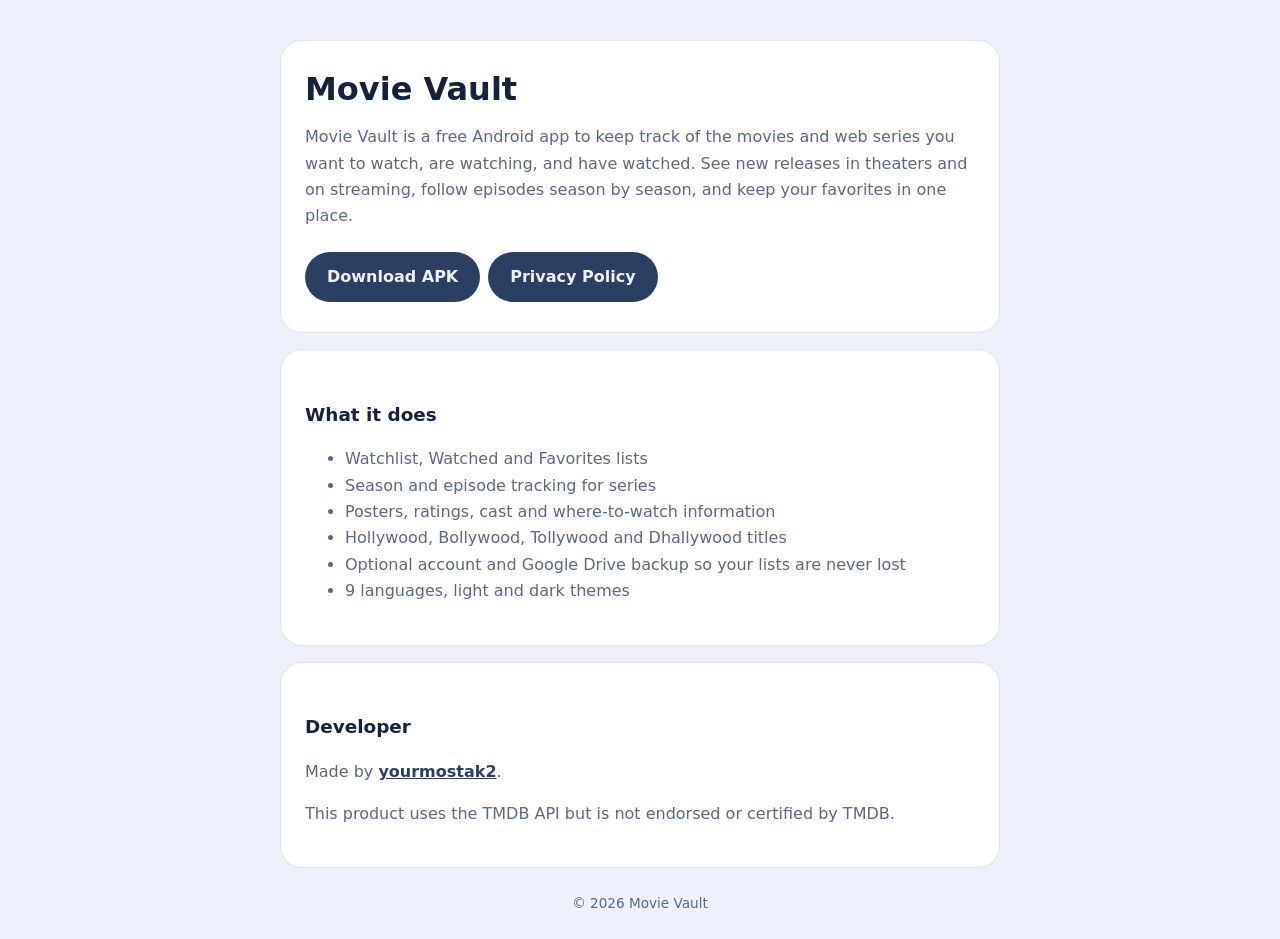
==== commit 59630f4d: "Change greeting from 'Hello' to 'Goodbye'" ====
--- a/index.html
+++ b/index.html
@@ -1,3570 +1,7 @@
-<!doctype html><html lang="en"><meta charset="utf-8"><meta name="viewport" content="width=device-width,initial-scale=1,viewport-fit=cover">
-<title>Movie Vault</title>
-<link rel="icon" type="image/webp" href="[data-uri]">
-<meta name="theme-color" content="#000000">
-<link rel="preconnect" href="https://fonts.googleapis.com">
-<link rel="preconnect" href="https://fonts.gstatic.com" crossorigin>
-<link href="https://fonts.googleapis.com/css2?family=Barlow+Condensed:wght@600;700&family=Unbounded:wght@600;800&family=Hind+Siliguri:wght@400;500;600;700&family=Outfit:wght@400;500;600;700&display=swap" rel="stylesheet">
-<style>
-/* Layout: a phone-width column (max 480px) like the supplied Movie Vault design. Dark cinema palette with one red accent, bottom tab bar, poster grids, and a detail page with director and cast. */
-:root {
-  --bg: #09090D;
-  --surface: #15151C;
-  --surface2: #1F1F29;
-  --ink: #F4F4F7;
-  --muted: #B0B0C2;
-  --line: #2A2A36;
-  --accent: #E5253A;
-  --accent-ink: #FFFFFF;
-  --ok: #38C77B;
-  --gold: #F5B82E;
-  --font-ui: 'Outfit', 'Hind Siliguri', 'Noto Sans Bengali', system-ui, sans-serif;
-  --font-poster: 'Barlow Condensed', 'Hind Siliguri', 'Arial Narrow', Impact, sans-serif;
-  color-scheme: dark;
-}
-@media (prefers-color-scheme: light) {
-  :root:not([data-theme="dark"]) {
-    --bg: #F3F3F8;
-    --surface: #FFFFFF;
-    --surface2: #EAEAF1;
-    --ink: #14141B;
-    --muted: #5D5D70;
-    --line: #D8D8E3;
-    --accent: #D3182D;
-    --ok: #15803D;
-    --gold: #B87A00;
-    color-scheme: light;
-  }
-}
-:root[data-theme="light"] {
-  --bg: #F3F3F8;
-  --surface: #FFFFFF;
-  --surface2: #EAEAF1;
-  --ink: #14141B;
-  --muted: #5D5D70;
-  --line: #D8D8E3;
-  --accent: #D3182D;
-  --ok: #15803D;
-  --gold: #B87A00;
-  color-scheme: light;
-}
-
-* { box-sizing: border-box; }
-body {
-  background: var(--bg);
-  color: var(--ink);
-  font: 16px/1.45 var(--font-ui);
-  padding-inline: 18px;
-  padding-block: 14px 104px;
-}
-button, input, select, textarea { font: inherit; color: inherit; }
-button { cursor: pointer; }
-:focus-visible { outline: 2px solid var(--accent); outline-offset: 2px; }
-.sr { position: absolute; width: 1px; height: 1px; overflow: hidden; clip: rect(0 0 0 0); white-space: nowrap; }
-.app { max-width: 480px; margin-inline: auto; display: grid; grid-template-columns: minmax(0, 100%); gap: 22px; }
-.app > * { min-width: 0; max-width: 100%; }
-html, body { overflow-x: hidden; max-width: 100vw; }
-.ic { width: 22px; height: 22px; flex: none; }
-h1, h2, h3, p { margin: 0; }
-
-/* top bars */
-.bar { display: flex; align-items: center; gap: 12px; }
-.bar-t { flex: 1; min-width: 0; font-size: 1.5rem; font-weight: 700; letter-spacing: -.01em; }
-.hello { flex: 1; min-width: 0; display: grid; line-height: 1.2; }
-.hello small { color: var(--muted); font-size: .8rem; }
-.hello b { font-size: 1.15rem; font-weight: 700; overflow: hidden; text-overflow: ellipsis; white-space: nowrap; }
-.avatar-btn { width: 46px; height: 46px; padding: 0; border: 2px solid var(--line); border-radius: 50%; background: var(--surface2); overflow: hidden; display: grid; place-items: center; color: var(--muted); }
-.avatar-btn img { width: 100%; height: 100%; object-fit: cover; display: block; }
-.iconbtn { width: 42px; height: 42px; padding: 0; display: grid; place-items: center; border: 1px solid var(--line); border-radius: 50%; background: var(--surface); }
-.iconbtn.ghost { background: rgba(0, 0, 0, .5); border-color: transparent; color: #fff; backdrop-filter: blur(6px); }
-.iconbtn[aria-pressed="true"] { color: var(--accent); }
-
-/* posters (generated artwork, one look per title) */
-.poster { --h: 220; --h2: 240; position: relative; aspect-ratio: 2 / 3; border-radius: 10px; overflow: hidden; container-type: inline-size;
-  background: linear-gradient(165deg, hsl(var(--h) 65% 34%) 0%, hsl(var(--h2) 55% 14%) 62%, hsl(var(--h2) 50% 6%) 100%); }
-.poster::before, .poster::after { content: ""; position: absolute; inset: 0; }
-.poster::after { background: linear-gradient(to top, rgba(0, 0, 0, .74), transparent 56%); }
-.m-beam::before { background: linear-gradient(112deg, transparent 38%, hsl(var(--h) 95% 70% / .38) 50%, transparent 62%); }
-.m-sun::before { background: radial-gradient(circle at 68% 34%, hsl(var(--h) 100% 72%) 0 11%, hsl(var(--h) 100% 60% / .35) 12% 22%, transparent 23%); }
-.m-rings::before { background: radial-gradient(circle at 50% 36%, transparent 0 16%, hsl(var(--h) 90% 70% / .55) 17% 18.5%, transparent 19.5% 27%, hsl(var(--h) 90% 70% / .3) 28% 29%, transparent 30%); }
-.m-stripes::before { background: repeating-linear-gradient(104deg, hsl(var(--h) 90% 62% / .2) 0 7px, transparent 7px 20px); }
-.m-grid::before { background: radial-gradient(hsl(var(--h) 100% 68% / .55) 1.2px, transparent 1.8px) 0 0 / 9px 9px, linear-gradient(to top, hsl(var(--h2) 60% 6%) 0 25%, transparent 55%); }
-.m-horizon::before { background: linear-gradient(to top, hsl(var(--h2) 60% 4%) 0 28%, transparent 29%), linear-gradient(to top, transparent 28%, hsl(var(--h) 90% 60% / .3) 29% 31%, transparent 32%); }
-.p-title, .p-year { position: absolute; z-index: 1; left: 8%; right: 8%; color: #fff; }
-.p-title { bottom: 8%; font: 700 .8rem/.95 var(--font-poster); font-size: 15cqw; text-transform: uppercase; letter-spacing: .02em; text-shadow: 0 2px 8px rgba(0, 0, 0, .6); overflow-wrap: anywhere; max-height: 56%; overflow: hidden; }
-.p-year { top: 7%; font: 600 .6rem var(--font-poster); font-size: 8cqw; letter-spacing: .14em; opacity: .85; }
-.poster img { position: absolute; inset: 0; width: 100%; height: 100%; object-fit: cover; display: block; }
-.poster.has-img::before, .poster.has-img::after { display: none; }
-.poster.wide { aspect-ratio: auto; width: 100%; height: 100%; border-radius: 0; }
-.poster.wide .p-title { font-size: 9cqw; right: 34%; bottom: 20%; }
-.poster.wide .p-year { font-size: 3.2cqw; }
-.mini { width: 52px; flex: none; border-radius: 8px; }
-.mini .p-title, .mini .p-year { display: none; }
-.badge { position: absolute; z-index: 2; top: 6px; right: 6px; width: 24px; height: 24px; display: grid; place-items: center; border-radius: 50%; background: var(--accent); color: #fff; }
-.badge .ic { width: 14px; height: 14px; stroke-width: 3; }
-.badge.soft { background: rgba(0, 0, 0, .6); }
-.badge.heart { top: auto; bottom: 6px; right: 6px; }
-
-/* sections and rows */
-.sec { display: grid; gap: 12px; }
-.sec-h { display: flex; align-items: baseline; justify-content: space-between; gap: 12px; }
-.sec-h h2 { font-size: 1.15rem; font-weight: 700; }
-.link { min-height: 32px; padding: 0; border: 0; background: none; color: var(--muted); font-size: .85rem; }
-.link:hover { color: var(--ink); }
-.link.danger { color: var(--accent); }
-.row-h { display: flex; gap: 12px; overflow-x: auto; padding-bottom: 4px; scrollbar-width: none; scroll-snap-type: x proximity; }
-.row-h::-webkit-scrollbar { display: none; }
-.tile { display: grid; gap: 6px; padding: 0; border: 0; background: none; text-align: left; align-content: start; min-width: 0; }
-.row-h .tile { flex: 0 0 106px; scroll-snap-align: start; }
-.tile-t { font-size: .84rem; font-weight: 600; line-height: 1.2; overflow-wrap: anywhere; }
-.tile-y { font-size: .76rem; color: var(--muted); margin-top: -4px; }
-.grid { display: grid; grid-template-columns: repeat(3, minmax(0, 1fr)); gap: 16px 10px; }
-.tile .poster-wrap { position: relative; }
-
-/* featured carousel */
-.feat-row { display: flex; overflow-x: auto; scroll-snap-type: x mandatory; scrollbar-width: none; gap: 12px; border-radius: 16px; }
-.feat-row::-webkit-scrollbar { display: none; }
-.feat { position: relative; flex: 0 0 100%; aspect-ratio: 16 / 9; scroll-snap-align: center; border-radius: 16px; overflow: hidden; padding: 0; border: 0; background: var(--surface); text-align: left; }
-.feat-meta { position: absolute; z-index: 2; left: 5%; bottom: 8%; font-size: .78rem; color: rgba(255, 255, 255, .85); }
-.feat-go { position: absolute; z-index: 2; right: 5%; bottom: 8%; width: 44px; height: 44px; display: grid; place-items: center; border-radius: 50%; background: var(--accent); color: #fff; }
-.dots { display: flex; justify-content: center; gap: 6px; margin-top: -10px; }
-.dots i { width: 6px; height: 6px; border-radius: 99px; background: var(--line); transition: width .2s, background .2s; }
-.dots i.on { width: 18px; background: var(--accent); }
-
-/* chips */
-.chips { min-width: 0; max-width: 100%; display: flex; gap: 8px; overflow-x: auto; scrollbar-width: none; padding-block: 2px; }
-.chips::-webkit-scrollbar { display: none; }
-.chip { flex: 0 0 auto; min-height: 36px; padding: 0 14px; border: 1px solid var(--line); border-radius: 99px; background: var(--surface); font-size: .85rem; font-weight: 500; color: var(--muted); white-space: nowrap; }
-.chip[aria-pressed="true"] { background: var(--accent); border-color: var(--accent); color: var(--accent-ink); font-weight: 600; }
-
-/* details */
-.hero { position: relative; aspect-ratio: 3 / 4; max-height: 68svh; width: 100%; border-radius: 18px; overflow: hidden; }
-.hero::after { content: ""; position: absolute; inset: 0; z-index: 1; background: linear-gradient(to top, var(--bg) 0%, transparent 42%); pointer-events: none; }
-.hero .poster { position: absolute; inset: 0; width: 100%; height: 100%; aspect-ratio: auto; border-radius: 0; }
-.hero .p-title, .hero .p-year { display: none; }
-.hero-top { position: absolute; z-index: 3; inset: 12px 12px auto; display: flex; justify-content: space-between; gap: 8px; }
-.hero-top .grp { display: flex; gap: 8px; }
-.dhead { position: relative; z-index: 2; margin-top: -76px; display: grid; gap: 8px; }
-.dhead h1 { font-size: 2rem; font-weight: 700; line-height: 1.05; letter-spacing: -.02em; text-wrap: balance; overflow-wrap: anywhere; }
-.meta { color: var(--muted); font-size: .88rem; }
-.rate { display: flex; align-items: center; gap: 6px; font-weight: 600; }
-.rate .ic { color: var(--gold); fill: var(--gold); stroke: var(--gold); width: 20px; height: 20px; }
-.rate small { color: var(--muted); font-weight: 400; }
-.overview { color: var(--muted); max-width: 62ch; }
-.acts { display: grid; grid-template-columns: repeat(3, minmax(0, 1fr)); gap: 10px; }
-.act { display: grid; justify-items: center; gap: 6px; padding: 12px 6px; border: 1px solid var(--line); border-radius: 12px; background: var(--surface); font-size: .82rem; font-weight: 600; }
-.act[data-f="want"][aria-pressed="true"] { border-color: var(--accent); color: var(--accent); background: color-mix(in srgb, var(--accent) 12%, var(--surface)); }
-.act[data-f="watched"][aria-pressed="true"] { border-color: var(--ok); color: var(--ok); background: color-mix(in srgb, var(--ok) 12%, var(--surface)); }
-.act[data-f="loved"][aria-pressed="true"] { background: var(--accent); border-color: var(--accent); color: var(--accent-ink); }
-.person { display: flex; align-items: center; gap: 12px; }
-.pic { --ph: 200; flex: none; width: 52px; height: 52px; display: grid; place-items: center; border-radius: 50%; background: hsl(var(--ph) 40% 34%); color: #fff; font-weight: 600; letter-spacing: .02em; }
-.person small { display: block; color: var(--muted); font-size: .78rem; }
-.person b { font-weight: 600; overflow-wrap: anywhere; }
-.cast-row { display: flex; gap: 12px; overflow-x: auto; scrollbar-width: none; }
-.cast-row::-webkit-scrollbar { display: none; }
-.cast { flex: 0 0 78px; display: grid; justify-items: center; gap: 6px; text-align: center; }
-.cast .pic { width: 64px; height: 64px; }
-.cast b { font-size: .76rem; font-weight: 600; line-height: 1.2; overflow-wrap: anywhere; }
-.cast small { font-size: .72rem; color: var(--muted); line-height: 1.2; overflow-wrap: anywhere; }
-.tools { display: flex; flex-wrap: wrap; gap: 8px 16px; }
-
-/* forms */
-.card { background: var(--surface); border: 1px solid var(--line); border-radius: 14px; padding: 14px; display: grid; gap: 12px; }
-.f { display: grid; gap: 6px; }
-.f > span { font-size: .8rem; font-weight: 600; color: var(--muted); }
-input[type="text"], input[type="search"], input[type="number"], select, textarea { width: 100%; min-height: 46px; padding: 10px 12px; background: var(--surface2); border: 1px solid var(--line); border-radius: 10px; }
-textarea { resize: vertical; min-height: 84px; }
-::placeholder { color: var(--muted); opacity: .8; }
-.two { display: grid; grid-template-columns: repeat(2, minmax(0, 1fr)); gap: 10px; }
-.btn { min-height: 48px; padding: 0 18px; border: 0; border-radius: 12px; background: var(--accent); color: var(--accent-ink); font-weight: 700; }
-.btn.alt { background: var(--surface2); color: var(--ink); border: 1px solid var(--line); }
-.btn.full { width: 100%; }
-.searchbox { position: relative; }
-.searchbox .ic { position: absolute; left: 12px; top: 50%; transform: translateY(-50%); color: var(--muted); }
-.searchbox input { padding-left: 42px; }
-.res { display: flex; align-items: center; gap: 12px; width: 100%; padding: 8px; border: 0; border-radius: 12px; background: var(--surface); text-align: left; }
-.res + .res { margin-top: 8px; }
-.res b { display: block; font-weight: 600; overflow-wrap: anywhere; }
-.res small { color: var(--muted); }
-.res-body { min-width: 0; flex: 1; }
-:root { --amber: #FFAE00; --amber-ink: #1A1200; --amber-text: #FFB81C; }
-@media (prefers-color-scheme: light) { :root:not([data-theme="dark"]) { --amber-text: #8F5400; } }
-:root[data-theme="light"] { --amber-text: #8F5400; }
-.auth { display: grid; gap: 14px; padding-block: 8px 24px; }
-.abrand { display: flex; align-items: center; gap: 10px; margin-bottom: 6px; }
-.alogo { width: 36px; height: 36px; display: grid; place-items: center; border-radius: 10px; background: var(--accent); color: #fff; }
-.alogo .ic { width: 22px; height: 22px; }
-.abrand b { font-size: 1.15rem; letter-spacing: .04em; text-transform: uppercase; }
-.abrand b span { color: var(--accent); }
-.auth h1 { font-size: 2.4rem; font-weight: 700; line-height: 1.1; letter-spacing: -.01em; }
-.auth h2 { font-size: 2.2rem; font-weight: 700; line-height: 1.1; text-align: center; margin-top: 4px; }
-.aform { display: grid; gap: 10px; }
-.af { font-size: 1.1rem; font-weight: 500; margin-top: 8px; }
-.req { color: #E0182D; font-style: normal; margin-left: 2px; }
-.ainput { position: relative; }
-.ainput input { width: 100%; min-height: 56px; padding: 0 14px; background: var(--surface); border: 3px solid var(--line); border-radius: 8px; font-size: 1rem; }
-.ainput input:focus { border-color: var(--amber); outline: none; }
-.ainput:has(.eye) input { padding-right: 56px; }
-.eye { position: absolute; right: 4px; top: 50%; transform: translateY(-50%); width: 48px; height: 48px; display: grid; place-items: center; border: 0; background: none; color: var(--muted); }
-.abtn { min-height: 56px; margin-top: 10px; border: 0; border-radius: 8px; background: var(--amber); color: var(--amber-ink); font-size: 1.05rem; font-weight: 700; letter-spacing: .03em; text-transform: uppercase; }
-.abtn:disabled { opacity: .6; }
-.arow { display: flex; flex-wrap: wrap; align-items: center; justify-content: space-between; gap: 6px 14px; margin-top: 6px; }
-.achk { display: inline-flex; align-items: center; gap: 12px; min-height: 44px; font-size: 1.05rem; }
-.achk input { appearance: none; -webkit-appearance: none; width: 24px; height: 24px; margin: 0; flex: none; border: 2px solid var(--muted); border-radius: 5px; background: transparent; display: grid; place-items: center; }
-.achk input:checked { background: var(--amber); border-color: var(--amber); }
-.achk input:checked::after { content: ""; width: 6px; height: 12px; border: solid var(--amber-ink); border-width: 0 3px 3px 0; transform: rotate(45deg) translate(-1px, -1px); }
-.alink { min-height: 44px; padding: 0; border: 0; background: none; color: var(--amber-text); font-size: 1.05rem; }
-.aor { display: flex; align-items: center; gap: 16px; margin-block: 14px 4px; font-weight: 700; }
-.aor::before, .aor::after { content: ""; flex: 1; height: 1px; background: var(--line); }
-.aerr { padding: 12px 14px; border-left: 4px solid #E0182D; border-radius: 6px; background: var(--surface); font-size: .95rem; }
-.aerr[hidden] { display: none; }
-.aerr.info { border-left-color: var(--amber); display: grid; gap: 10px; }
-.anote { color: var(--muted); font-size: .95rem; text-align: center; }
-button.cast, button.person { background: none; border: 0; padding: 0; color: inherit; font: inherit; cursor: pointer; }
-button.person { text-align: left; }
-button.cast { text-align: center; }
-.pic { overflow: hidden; }
-.pic img { width: 100%; height: 100%; object-fit: cover; display: block; }
-.gcode { font: 700 2rem/1.2 var(--font-poster); letter-spacing: .12em; text-align: center; color: var(--accent); margin: 8px 0; }
-.tmh { font-size: 1.05rem; margin: 18px 0 8px; }
-.tmh + .res, #tmres .res { margin-top: 8px; }
-.pv { display: flex; align-items: center; gap: 12px; }
-.pv .poster { width: 64px; flex: none; }
-
-/* lists */
-.list { display: grid; gap: 8px; }
-.item { display: flex; align-items: center; gap: 12px; width: 100%; min-height: 54px; padding: 12px 14px; border: 0; border-radius: 12px; background: var(--surface); text-align: left; font-weight: 500; }
-.item .ic:first-child { color: var(--muted); }
-.item span { flex: 1; min-width: 0; }
-.item em { font-style: normal; color: var(--muted); font-size: .85rem; }
-.item.danger { color: var(--accent); }
-.item.danger .ic:first-child { color: var(--accent); }
-.note { padding: 12px 14px; border-radius: 12px; background: var(--surface); color: var(--muted); font-size: .9rem; }
-.confirm { display: flex; flex-wrap: wrap; align-items: center; gap: 8px 12px; padding: 12px 14px; border: 1px solid var(--accent); border-radius: 12px; }
-.confirm .btn { min-height: 40px; }
-.sync { color: var(--muted); font-size: .76rem; text-align: center; }
-
-/* profile */
-.who { display: grid; justify-items: center; gap: 8px; text-align: center; }
-.who .big { width: 96px; height: 96px; border-width: 3px; }
-.who h1 { font-size: 1.6rem; font-weight: 700; }
-.who p { color: var(--muted); font-size: .88rem; }
-.stats { display: grid; grid-template-columns: repeat(3, 1fr); border: 1px solid var(--line); border-radius: 14px; background: var(--surface); overflow: hidden; }
-.stat { display: grid; justify-items: center; gap: 2px; padding: 14px 6px; border: 0; background: none; }
-.stat + .stat { border-left: 1px solid var(--line); }
-.stat b { font-size: 1.4rem; font-weight: 700; font-variant-numeric: tabular-nums; }
-.stat small { color: var(--muted); font-size: .76rem; }
-
-/* empty + welcome */
-.empty { display: grid; justify-items: center; gap: 10px; padding: 36px 18px; text-align: center; border: 2px dashed var(--line); border-radius: 16px; color: var(--muted); }
-.empty h2 { color: var(--ink); font-size: 1.2rem; }
-.welcome { min-height: min(640px, 82svh); display: grid; align-content: center; justify-items: center; gap: 14px; text-align: center;
-  background: radial-gradient(circle at 20% 15%, rgba(229, 37, 58, .35), transparent 45%), radial-gradient(circle at 85% 70%, rgba(80, 90, 255, .22), transparent 50%); border-radius: 22px; padding: 28px 20px; }
-.logo { width: 76px; height: 76px; display: grid; place-items: center; border-radius: 20px; background: var(--accent); color: #fff; }
-.logo .ic { width: 44px; height: 44px; stroke-width: 1.8; }
-.welcome h1 { font-size: 2.4rem; font-weight: 700; letter-spacing: .02em; text-transform: uppercase; }
-.welcome h1 span { color: var(--accent); }
-.welcome p { color: var(--muted); max-width: 30ch; }
-.welcome .btn { width: min(100%, 320px); margin-top: 8px; }
-
-/* bottom nav + toast */
-.nav { position: fixed; z-index: 20; left: 50%; bottom: 0; transform: translateX(-50%); width: min(100%, 480px); display: grid; grid-template-columns: repeat(4, 1fr);
-  padding: 8px 8px calc(8px + env(safe-area-inset-bottom, 0px)); background: color-mix(in srgb, var(--surface) 94%, transparent); backdrop-filter: blur(14px); border-top: 1px solid var(--line); }
-.nav button { display: grid; justify-items: center; gap: 3px; padding: 6px 0; border: 0; background: none; color: var(--muted); font-size: .72rem; font-weight: 500; }
-.nav button[aria-current="page"] { color: var(--accent); font-weight: 600; }
-.toast { position: fixed; z-index: 30; left: 50%; bottom: calc(86px + env(safe-area-inset-bottom, 0px)); transform: translateX(-50%); max-width: min(92vw, 420px); padding: 10px 16px; border-radius: 99px; background: var(--ink); color: var(--bg); font-size: .88rem; font-weight: 500; opacity: 0; pointer-events: none; transition: opacity .2s; text-align: center; }
-.toast.on { opacity: 1; }
-
-.pbar { position: absolute; z-index: 2; left: 6px; right: 6px; bottom: 6px; height: 4px; border-radius: 9px; background: rgba(255, 255, 255, .35); }
-.pbar i { display: block; height: 100%; border-radius: inherit; background: var(--accent); }
-.sp { gap: 12px; }
-.sp-h { display: flex; flex-wrap: wrap; align-items: baseline; justify-content: space-between; gap: 4px 12px; }
-.sp-h h2 { font-size: 1.05rem; font-weight: 700; }
-.sp-sum { color: var(--muted); font-size: .82rem; }
-.bar2 { height: 6px; border-radius: 99px; background: var(--line); overflow: hidden; }
-.bar2 i { display: block; height: 100%; background: var(--ok); border-radius: inherit; }
-.sp-row { display: flex; flex-wrap: wrap; align-items: center; gap: 8px 12px; }
-.sp-row span { flex: 1; min-width: 0; color: var(--muted); font-size: .85rem; }
-.eps { display: grid; grid-template-columns: repeat(auto-fill, minmax(46px, 1fr)); gap: 8px; }
-.ep { min-height: 44px; border: 1px solid var(--line); border-radius: 10px; background: var(--surface2); color: var(--muted); font-weight: 600; font-variant-numeric: tabular-nums; }
-.ep[aria-pressed="true"] { background: var(--ok); border-color: var(--ok); color: var(--bg); }
-.sp-tools { display: grid; gap: 10px; padding-top: 12px; border-top: 1px solid var(--line); }
-.inl { display: flex; flex-wrap: wrap; align-items: center; gap: 8px; }
-.inl label { font-size: .82rem; color: var(--muted); }
-.inl input { width: 92px; flex: none; min-height: 40px; }
-.smallbtn { min-height: 40px; padding: 0 14px; border: 1px solid var(--line); border-radius: 10px; background: var(--surface2); font-size: .85rem; font-weight: 600; }
-.smallbtn.primary { background: var(--accent); border-color: var(--accent); color: var(--accent-ink); }
-.fillmsg { font-size: .84rem; color: var(--muted); min-height: 1.2em; }
-@media (prefers-reduced-motion: reduce) { .dots i, .toast { transition: none; } }
-
-/* movie detail */
-.rgn { font-size: .75rem; font-weight: 700; letter-spacing: .06em; color: var(--muted); text-transform: uppercase; }
-.sec-h h2 { text-transform: uppercase; letter-spacing: .04em; font-size: .95rem; }
-.wlist { display: grid; gap: 10px; }
-.wrow { display: flex; align-items: center; gap: 12px; padding: 10px 12px; border: 1px solid var(--line); border-radius: 14px; background: var(--surface); min-width: 0; }
-.wlogo { flex: none; width: 44px; height: 44px; border-radius: 10px; overflow: hidden; background: var(--surface2); }
-.wlogo img { width: 100%; height: 100%; object-fit: cover; display: block; }
-.wname { flex: 1; min-width: 0; display: grid; }
-.wname b { font-weight: 700; overflow-wrap: anywhere; }
-.wname small { color: var(--muted); font-size: .76rem; }
-.wbtn { flex: none; min-height: 40px; padding: 0 16px; border: 0; border-radius: 10px; background: var(--amber, #FFAE00); color: var(--amber-ink, #1A1200); font-weight: 800; font-size: .86rem; }
-.hrow { display: flex; gap: 12px; overflow-x: auto; scrollbar-width: none; min-width: 0; max-width: 100%; padding-bottom: 2px; }
-.hrow::-webkit-scrollbar { display: none; }
-.vcard, .hcard { flex: none; display: grid; gap: 4px; text-align: left; align-content: start; }
-.vcard { width: 210px; }
-.hcard { width: 108px; }
-.vthumb { position: relative; display: block; aspect-ratio: 16 / 9; border-radius: 12px; overflow: hidden; background: var(--surface2); }
-.vthumb img, .hposter img { width: 100%; height: 100%; object-fit: cover; display: block; }
-.vplay { position: absolute; inset: 0; display: grid; place-items: center; font-style: normal; color: #fff; background: rgba(0,0,0,.28); }
-.vplay .ic { width: 34px; height: 34px; fill: #fff; stroke: #fff; }
-.hposter { display: block; aspect-ratio: 2 / 3; border-radius: 10px; overflow: hidden; background: var(--surface2); }
-.vt { font-size: .7rem; font-weight: 800; letter-spacing: .05em; text-transform: uppercase; color: var(--amber-text, #FFB81C); }
-.vn { font-size: .8rem; font-weight: 600; line-height: 1.2; overflow-wrap: anywhere; display: -webkit-box; -webkit-line-clamp: 2; -webkit-box-orient: vertical; overflow: hidden; }
-.about { display: grid; grid-template-columns: 96px minmax(0, 1fr); gap: 14px; align-items: start; }
-.about-p .poster { width: 96px; }
-.adl { display: grid; gap: 10px; margin: 0; }
-.arow2 { display: grid; gap: 1px; }
-.arow2 dt { font-size: .68rem; font-weight: 800; letter-spacing: .06em; text-transform: uppercase; color: var(--muted); }
-.arow2 dd { margin: 0; font-weight: 500; overflow-wrap: anywhere; }
-.tagline { color: var(--muted); font-style: italic; }
-[hidden] { display: none !important; }
-.dhead ~ .sec, .dhead ~ .card.sp, .dhead ~ .acts, .dhead ~ .tools { margin-top: 24px; }
-.dhead ~ .acts { margin-top: 18px; }
-.dhead ~ .card.sp { margin-top: 18px; }
-.vcard, .hcard { background: none; border: 0; padding: 0; color: inherit; }
-.wlist { margin-top: 2px; }
-
-/* home */
-.wm { font-family: 'Barlow Condensed', 'Outfit', sans-serif; font-weight: 700; font-size: 1.45rem; letter-spacing: .04em; line-height: 1; }
-.wm i { font-style: normal; color: var(--accent); }
-.chart { display: grid; gap: 8px; }
-.crow { display: flex; align-items: center; gap: 12px; width: 100%; padding: 8px 12px 8px 8px; border: 0; border-radius: 14px; background: var(--surface); text-align: left; min-width: 0; color: inherit; }
-.crank { flex: none; width: 26px; text-align: center; font-weight: 800; font-size: 1.05rem; color: var(--muted); }
-.crank.hi { color: var(--amber-text, #FFB81C); }
-.crow .poster { width: 44px; flex: none; }
-.cbody { flex: 1; min-width: 0; display: grid; gap: 2px; }
-.cbody b { font-weight: 700; overflow-wrap: anywhere; display: -webkit-box; -webkit-line-clamp: 1; -webkit-box-orient: vertical; overflow: hidden; }
-.cbody small { color: var(--muted); font-size: .76rem; overflow-wrap: anywhere; }
-.cpill { flex: none; display: inline-flex; align-items: center; gap: 4px; padding: 4px 9px; border-radius: 99px; background: var(--surface2); font-weight: 700; font-size: .8rem; }
-.cpill .ic { width: 14px; height: 14px; color: var(--gold); fill: var(--gold); stroke: var(--gold); }
-
-/* home layout */
-.jh { display: grid; gap: 12px; }
-.jtop { display: flex; align-items: center; justify-content: space-between; gap: 10px; }
-.wm.big { font-size: 1.7rem; display: inline-flex; align-items: center; gap: 9px; }
-.hlogo { width: 38px; height: 38px; border-radius: 11px; display: block; box-shadow: 0 4px 14px rgba(0,0,0,.45); }
-img.logo { width: 112px; height: 112px; border-radius: 28px; background: none; display: block; box-shadow: 0 16px 40px rgba(0,0,0,.55), 0 0 0 1px rgba(255,255,255,.08); }
-img.alogo { width: 44px; height: 44px; border-radius: 12px; background: none; display: block; }
-img.abt-logo { width: 112px; height: 112px; border-radius: 28px; background: none; border: 0; display: block; box-shadow: 0 14px 34px rgba(0,0,0,.5), 0 0 0 1px rgba(255,255,255,.1); }
-.jgrp { display: flex; align-items: center; gap: 8px; }
-.jic { width: 40px; height: 40px; display: grid; place-items: center; border: 0; background: none; color: var(--ink); }
-.avatar-btn.sm { width: 36px; height: 36px; }
-.jtabs { display: flex; align-items: center; gap: 4px; overflow-x: auto; scrollbar-width: none; }
-.jtabs::-webkit-scrollbar { display: none; }
-.jtabs > button { flex: none; min-height: 38px; padding: 0 10px; border: 0; background: none; color: var(--muted); font-size: .86rem; font-weight: 600; }
-.jtabs > button:active { color: var(--ink); }
-.jtabs .jsearch { display: flex; align-items: center; gap: 8px; flex: 1 0 120px; margin-left: 6px; padding: 0 12px; border-radius: 10px; background: var(--surface); color: var(--muted); }
-.jtabs .jsearch .ic { width: 16px; height: 16px; }
-.dd { display: flex; align-items: center; justify-content: space-between; gap: 12px; }
-.hh { font-size: 1.6rem; font-weight: 800; letter-spacing: -.02em; }
-.sec-h .hh2, .hh2 { text-transform: none; font-size: 1.3rem; letter-spacing: -.015em; }
-.gsub { color: var(--muted); font-size: .86rem; margin-top: 2px; }
-.hh2 { font-size: 1.3rem; font-weight: 800; letter-spacing: -.015em; line-height: 1.15; text-wrap: balance; }
-.dbadge { flex: none; width: 46px; height: 50px; display: grid; place-items: center; align-content: center; border: 1px solid var(--line); border-radius: 10px; background: var(--surface); }
-.dbadge small { font-size: .58rem; font-weight: 800; letter-spacing: .08em; color: var(--accent); line-height: 1; }
-.dbadge b { font-size: 1.2rem; line-height: 1.1; }
-.hsec { display: grid; gap: 12px; content-visibility: auto; contain-intrinsic-size: auto 280px; }
-.hsec .sec-h { align-items: center; }
-.snap { scroll-snap-type: x mandatory; overscroll-behavior-x: contain; -webkit-overflow-scrolling: touch; scroll-behavior: smooth; }
-.hrow2 { display: flex; gap: 12px; overflow-x: auto; scrollbar-width: none; min-width: 0; max-width: 100%; }
-.hrow2::-webkit-scrollbar { display: none; }
-.row-h.big { gap: 10px; }
-.row-h.big .tile { flex: 0 0 41%; max-width: 168px; scroll-snap-align: start; transition: transform .15s ease; }
-.tile:active, .crow:active, .spot:active, .t10r:active, .cr2:active { transform: scale(.97); }
-.tile, .spot, .t10r, .cr2 { transition: transform .15s ease; }
-.row-h.big .poster { border-radius: 12px; }
-.ptag { position: absolute; z-index: 2; bottom: 6px; padding: 2px 7px; border-radius: 6px; font-size: .64rem; font-weight: 800; letter-spacing: .03em; color: #fff; }
-.ptag.tv { right: 6px; background: rgba(0,0,0,.72); }
-.ptag.nw { left: 6px; background: var(--accent); }
-.ptag.th { left: 6px; background: #E8A317; color: #1a1200; }
-.ptag.ot { left: 6px; background: #2D7DFF; color: #fff; }
-.ccard { flex: 0 0 84%; scroll-snap-align: start; display: grid; gap: 4px; padding: 12px; border-radius: 16px; background: var(--surface); align-content: start; }
-.chead b { display: inline-block; padding: 4px 12px; border-radius: 8px; background: var(--surface2); font-weight: 800; font-size: .9rem; }
-.cr2, .t10r { display: flex; align-items: center; gap: 10px; width: 100%; padding: 6px 0; border: 0; background: none; text-align: left; color: inherit; min-width: 0; }
-.bign { flex: none; width: 34px; text-align: center; font-size: 2.3rem; font-weight: 800; line-height: 1; color: var(--muted); opacity: .35; letter-spacing: -.04em; }
-.bign.two { font-size: 1.9rem; width: 40px; }
-.cr2 .poster, .t10r .poster { width: 44px; flex: none; }
-.cb2 { flex: 1; min-width: 0; display: grid; gap: 2px; }
-.cb2 b { font-weight: 700; display: -webkit-box; -webkit-line-clamp: 1; -webkit-box-orient: vertical; overflow: hidden; overflow-wrap: anywhere; }
-.cb2 small { color: var(--muted); font-size: .76rem; }
-.t10 { display: grid; gap: 2px; }
-.spot { position: relative; flex: 0 0 88%; scroll-snap-align: start; display: flex; align-items: center; gap: 14px; min-height: 168px; padding: 14px; border: 0; border-radius: 16px; overflow: hidden; background: var(--surface); text-align: left; color: #fff; }
-.spbg { position: absolute; inset: -20px; opacity: .4; filter: blur(22px) saturate(1.2); pointer-events: none; }
-.spbg .poster { position: absolute; inset: 0; width: 100%; height: 100%; aspect-ratio: auto; border-radius: 0; }
-.spbg .p-title, .spbg .p-year { display: none; }
-.spot::after { content: ""; position: absolute; inset: 0; background: linear-gradient(90deg, rgba(9,9,13,.55), rgba(9,9,13,.15)); }
-.spp, .spb, .sptag { position: relative; z-index: 2; }
-.spp { flex: none; width: 92px; }
-.spb { flex: 1; min-width: 0; display: grid; gap: 4px; }
-.spb b { font-size: 1.15rem; line-height: 1.15; overflow-wrap: anywhere; }
-.spb small { color: rgba(255,255,255,.75); font-size: .78rem; }
-.imdb { justify-self: start; font-style: normal; font-weight: 800; font-size: .72rem; padding: 2px 7px; border-radius: 5px; background: #F5C518; color: #111; }
-.spgo { justify-self: stretch; margin-top: 6px; padding: 10px; border-radius: 10px; background: rgba(255,255,255,.18); text-align: center; font-weight: 700; font-size: .86rem; }
-.sptag { position: absolute; top: 10px; right: 10px; padding: 3px 10px; border-radius: 6px; background: rgba(0,0,0,.6); font-size: .7rem; font-weight: 700; }
-.hsec .poster img { animation: rvfade .5s ease both; }
-@keyframes rvfade { from { opacity: 0; } to { opacity: 1; } }
-@media (prefers-reduced-motion: reduce) { .snap { scroll-behavior: auto; } .hsec .poster img { animation: none; } .tile, .spot, .t10r, .cr2 { transition: none; } }
-
-[dir="rtl"] [data-act="back"] svg, [dir="rtl"] .feat-go svg, [dir="rtl"] .item > svg:last-child { transform: scaleX(-1); }
-
-/* ===== Liquid Glass v2: capsule controls ===== */
-:root {
-  --g-fill: radial-gradient(130% 170% at 0% 0%, rgba(255,255,255,.34) 0%, rgba(255,255,255,.09) 40%, rgba(255,255,255,.03) 100%), linear-gradient(180deg, rgba(255,255,255,.10), rgba(255,255,255,.02));
-  --g-fill2: radial-gradient(130% 170% at 0% 0%, rgba(255,255,255,.46) 0%, rgba(255,255,255,.14) 42%, rgba(255,255,255,.06) 100%), linear-gradient(180deg, rgba(255,255,255,.14), rgba(255,255,255,.04));
-  --g-edge: rgba(255,255,255,.16);
-  --g-hi: inset 0 1.5px 1px rgba(255,255,255,.8), inset 0 -1.5px 1px rgba(255,255,255,.2), inset 1.5px 0 1px rgba(255,255,255,.28), inset -1.5px 0 1px rgba(255,255,255,.12), inset 0 0 20px rgba(255,255,255,.07);
-  --g-drop: 0 10px 28px rgba(0,0,0,.38), 0 2px 6px rgba(0,0,0,.25);
-  --g-blur: blur(22px) saturate(2) brightness(1.08);
-  --g-tint: rgba(255,255,255,.16);
-  --o1: #ff2d55; --o2: #5e5ce6; --o3: #00c7be; --o4: #ff9f0a; --oa: .55;
-}
-@media (prefers-color-scheme: light) {
-  :root:not([data-theme="dark"]) {
-    --g-fill: radial-gradient(130% 170% at 0% 0%, rgba(255,255,255,.95) 0%, rgba(255,255,255,.55) 45%, rgba(255,255,255,.38) 100%);
-    --g-fill2: radial-gradient(130% 170% at 0% 0%, #fff 0%, rgba(255,255,255,.72) 50%, rgba(255,255,255,.55) 100%);
-    --g-edge: rgba(255,255,255,.9);
-    --g-hi: inset 0 1.5px 1px #fff, inset 0 -1.5px 1px rgba(255,255,255,.7), inset 0 0 0 1px rgba(40,40,90,.06);
-    --g-drop: 0 10px 28px rgba(40,40,100,.16), 0 2px 6px rgba(40,40,100,.10);
-    --g-tint: rgba(40,40,100,.08); --oa: .32;
-  }
-}
-:root[data-theme="light"] {
-  --g-fill: radial-gradient(130% 170% at 0% 0%, rgba(255,255,255,.95) 0%, rgba(255,255,255,.55) 45%, rgba(255,255,255,.38) 100%);
-  --g-fill2: radial-gradient(130% 170% at 0% 0%, #fff 0%, rgba(255,255,255,.72) 50%, rgba(255,255,255,.55) 100%);
-  --g-edge: rgba(255,255,255,.9);
-  --g-hi: inset 0 1.5px 1px #fff, inset 0 -1.5px 1px rgba(255,255,255,.7), inset 0 0 0 1px rgba(40,40,90,.06);
-  --g-drop: 0 10px 28px rgba(40,40,100,.16), 0 2px 6px rgba(40,40,100,.10);
-  --g-tint: rgba(40,40,100,.08); --oa: .32;
-}
-/* living colour behind the glass */
-body::before, body::after { content: ""; position: fixed; z-index: -1; pointer-events: none; width: 120vmax; height: 120vmax; border-radius: 50%; will-change: transform; opacity: var(--oa); }
-body::before { left: -60vmax; top: -50vmax; background: radial-gradient(closest-side, var(--o1), transparent 70%), radial-gradient(closest-side at 80% 70%, var(--o2), transparent 65%); animation: orbA 26s ease-in-out infinite alternate; }
-body::after { right: -70vmax; bottom: -60vmax; background: radial-gradient(closest-side, var(--o3), transparent 70%), radial-gradient(closest-side at 20% 30%, var(--o4), transparent 60%); animation: orbB 32s ease-in-out infinite alternate; }
-@keyframes orbA { from { transform: translate3d(0,0,0) rotate(0); } to { transform: translate3d(14vmax,10vmax,0) rotate(40deg); } }
-@keyframes orbB { from { transform: translate3d(0,0,0) rotate(0); } to { transform: translate3d(-12vmax,-8vmax,0) rotate(-35deg); } }
-
-/* material */
-.btn.alt, .smallbtn, .act, .chip, .item, .res, .wrow, .crow, .dbadge, .jtabs .jsearch, .cpill, .ainput input, input[type="text"], input[type="search"], input[type="number"], input[type="password"], input[type="email"], select, textarea,
-.iconbtn, .avatar-btn, .jic, .stats, .card, .ccard, .confirm, .link.pill, .sec-h .link, .eps .ep, .chead b {
-  background: var(--g-fill); border: 1px solid var(--g-edge); box-shadow: var(--g-hi), var(--g-drop);
-  -webkit-backdrop-filter: var(--g-blur); backdrop-filter: var(--g-blur);
-}
-.iconbtn, .avatar-btn, .jic, .act { background: var(--g-fill2); }
-.res, .crow, .chead b, .eps .ep { box-shadow: var(--g-hi); }
-.t10r, .cr2, .arow2 { background: none; border: 0; box-shadow: none; }
-
-/* capsule shapes */
-.jic { border-radius: 50%; }
-.f > span { color: color-mix(in srgb, var(--ink) 78%, transparent); }
-.card .note, .ccard small, .cb2 small { color: color-mix(in srgb, var(--ink) 72%, transparent); }
-.btn, .btn.alt, .smallbtn, .wbtn, .abtn, .chip, .item, .res, .ainput input, input[type="text"], input[type="search"], input[type="number"], input[type="password"], input[type="email"], select, .jtabs .jsearch, .cpill, .dbadge, .confirm .btn, .spgo, .sec-h .link, .chead b, .ptag, .sptag { border-radius: 999px; }
-.item { padding-inline: 12px 18px; }
-.res { padding: 8px 18px 8px 10px; border-radius: 40px; }
-.wrow { border-radius: 40px; padding: 8px 10px 8px 8px; }
-.crow { border-radius: 40px; }
-.act { border-radius: 30px; }
-.stats { border-radius: 36px; }
-.stat + .stat { border-left: 1px solid var(--g-edge); }
-.card, .ccard { border-radius: 30px; }
-.confirm { border-radius: 30px; }
-.spot { border-radius: 30px; }
-.eps .ep { border-radius: 999px; }
-textarea { border-radius: 24px; }
-input[type="text"], input[type="search"], input[type="number"], input[type="password"], input[type="email"], select, .ainput input { padding-inline: 20px; }
-.ainput input { border-width: 1px; }
-.ainput input:focus, input:focus, select:focus, textarea:focus { border-color: rgba(255,255,255,.6); box-shadow: var(--g-hi), 0 0 0 3px color-mix(in srgb, var(--accent) 35%, transparent); outline: none; }
-.ainput:has(.eye) input { padding-right: 58px; }
-.achk input { border-radius: 50%; }
-.sec-h .link { min-height: 30px; padding: 0 14px; font-weight: 600; color: var(--ink); }
-.dbadge { width: 50px; height: 54px; border-radius: 22px; }
-.jtabs > button { border-radius: 999px; }
-.jtabs > button:active { background: var(--g-tint); }
-
-/* nav: floating capsule with a sliding glass pill */
-.nav { bottom: calc(10px + env(safe-area-inset-bottom, 0px)); width: min(calc(100% - 28px), 440px); padding: 6px; border-radius: 999px; border: 1px solid var(--g-edge);
-  background: var(--g-fill2); box-shadow: var(--g-hi), 0 14px 36px rgba(0,0,0,.42); -webkit-backdrop-filter: blur(26px) saturate(2.1) brightness(1.1); backdrop-filter: blur(26px) saturate(2.1) brightness(1.1); position: fixed; }
-.nav::before { content: ""; position: absolute; top: 6px; bottom: 6px; left: 6px; width: calc((100% - 12px) / 4); border-radius: 999px; background: var(--g-fill2); border: 1px solid var(--g-edge);
-  box-shadow: var(--g-hi), 0 4px 14px rgba(0,0,0,.28); transform: translateX(calc(var(--i, 0) * 100%)); transition: transform .5s cubic-bezier(.3,1.35,.45,1); }
-.nav button { position: relative; z-index: 1; border-radius: 999px; padding: 7px 0 6px; background: none !important; box-shadow: none !important; }
-.nav button[aria-current="page"] svg { transform: scale(1.08); }
-
-.toast { border-radius: 999px; background: var(--g-fill2); color: var(--ink); border: 1px solid var(--g-edge); box-shadow: var(--g-hi), var(--g-drop); -webkit-backdrop-filter: var(--g-blur); backdrop-filter: var(--g-blur); bottom: calc(92px + env(safe-area-inset-bottom, 0px)); }
-
-/* tinted glass buttons */
-.btn:not(.alt), .abtn, .wbtn, .smallbtn.primary { border: 1px solid rgba(255,255,255,.38);
-  background-image: radial-gradient(130% 170% at 0% 0%, rgba(255,255,255,.55), rgba(255,255,255,0) 52%), linear-gradient(180deg, rgba(255,255,255,.18), rgba(255,255,255,0) 60%);
-  box-shadow: var(--g-hi), 0 10px 26px color-mix(in srgb, var(--accent) 45%, transparent); }
-.abtn, .wbtn { box-shadow: var(--g-hi), 0 10px 26px rgba(255,174,0,.40); }
-.chip[aria-pressed="true"], .act[aria-pressed="true"] { background-image: radial-gradient(130% 170% at 0% 0%, rgba(255,255,255,.5), rgba(255,255,255,0) 55%); border-color: rgba(255,255,255,.4); }
-.chip[aria-pressed="true"] { background-color: var(--accent); }
-.act[data-f="want"][aria-pressed="true"], .act[data-f="watched"][aria-pressed="true"] { backdrop-filter: var(--g-blur); }
-
-/* icon tiles become glass bubbles */
-.item > svg:first-child, .item > .ic:first-child { box-sizing: content-box; width: 20px; height: 20px; padding: 8px; border-radius: 50%; background: var(--g-fill2); border: 1px solid var(--g-edge); box-shadow: var(--g-hi); }
-.act > svg { box-sizing: content-box; width: 20px; height: 20px; padding: 7px; border-radius: 50%; background: var(--g-tint); box-shadow: inset 0 1px 0 rgba(255,255,255,.4); }
-.badge, .ptag, .sptag, .spgo { -webkit-backdrop-filter: blur(12px) saturate(1.8); backdrop-filter: blur(12px) saturate(1.8); border: 1px solid rgba(255,255,255,.34); box-shadow: inset 0 1px 0 rgba(255,255,255,.5); }
-.ptag { padding: 2px 9px; }
-.ptag.tv, .sptag { background: rgba(20,20,30,.36); }
-.vplay svg { width: 50px; height: 50px; padding: 14px; border-radius: 50%; background: var(--g-fill2); border: 1px solid rgba(255,255,255,.45); box-shadow: var(--g-hi), 0 8px 22px rgba(0,0,0,.4); -webkit-backdrop-filter: blur(12px); backdrop-filter: blur(12px); }
-.vplay .ic { width: 50px; height: 50px; }
-
-/* press feel */
-.btn, .smallbtn, .chip, .item, .act, .iconbtn, .jic, .res, .wbtn, .abtn, .nav button, .jtabs > button { transition: transform .25s cubic-bezier(.3,1.5,.5,1), filter .2s; }
-.btn:active, .smallbtn:active, .chip:active, .item:active, .act:active, .iconbtn:active, .jic:active, .res:active, .wbtn:active, .abtn:active { transform: scale(.94); filter: brightness(1.15); }
-@media (prefers-reduced-motion: reduce) { body::before, body::after { animation: none; } .nav::before { transition: none; } }
-@supports not ((backdrop-filter: blur(1px)) or (-webkit-backdrop-filter: blur(1px))) {
-  .nav, .toast, .iconbtn, .avatar-btn, .jic, .card, .item, .act { background: color-mix(in srgb, var(--surface) 92%, transparent); }
-}
-
-/* about / developer / update */
-.card .note { background: none; border: 0; padding: 0; box-shadow: none; }
-.who + .card, .card + .card, .card + .item, .card + .btn { margin-top: 14px; }
-.dev { gap: 14px; }
-.dev-top { display: flex; align-items: center; gap: 14px; }
-.dev-av { flex: none; width: 64px; height: 64px; border-radius: 50%; overflow: hidden; display: grid; place-items: center; background: var(--g-fill2); border: 1px solid var(--g-edge); box-shadow: var(--g-hi); font-weight: 700; font-size: 1.3rem; }
-.dev-av img { width: 100%; height: 100%; object-fit: cover; display: block; }
-.dev-av.ic-av svg { width: 28px; height: 28px; }
-.dev-id { display: grid; min-width: 0; }
-.dev-id b { font-size: 1.15rem; overflow-wrap: anywhere; }
-.dev-id small { color: var(--muted); }
-.dev-stats { display: grid; grid-template-columns: repeat(3, 1fr); border-radius: 22px; background: var(--g-tint); box-shadow: inset 0 1px 0 rgba(255,255,255,.12); }
-.dev-stats span { display: grid; justify-items: center; padding: 10px 4px; }
-.dev-stats span + span { border-left: 1px solid var(--g-edge); }
-.dev-stats b { font-size: 1.1rem; }
-.dev-stats small { color: var(--muted); font-size: .72rem; }
-.item em { margin-left: auto; font-style: normal; color: var(--muted); font-size: .82rem; }
-
-/* About page */
-.abt { justify-items: center; text-align: center; padding: 26px 16px; gap: 10px; }
-.abt-logo { width: 88px; height: 88px; display: grid; place-items: center; border-radius: 30px; color: #fff; background: linear-gradient(135deg, #ff4d63, var(--accent)); border: 1px solid rgba(255,255,255,.4); box-shadow: var(--g-hi), 0 12px 30px color-mix(in srgb, var(--accent) 45%, transparent); }
-.abt-logo .ic { width: 42px; height: 42px; }
-.abt-name { font-size: 1.9rem; font-weight: 800; letter-spacing: -.02em; }
-.abt-name span { color: var(--accent); }
-.abt-ver { padding: 5px 16px; border-radius: 999px; background: var(--g-tint); font-size: .8rem; font-weight: 700; letter-spacing: .04em; color: var(--muted); }
-.wave { width: 100%; height: 16px; fill: none; stroke: var(--muted); stroke-width: 2.6; stroke-linecap: round; opacity: .55; }
-.lbl { font-size: .92rem; font-weight: 700; color: var(--muted); margin-top: 20px; margin-bottom: 8px; }
-.dev2 { margin-bottom: 10px; }
-.list + .card { margin-top: 16px; }
-.wave { margin-top: 12px; }
-.dev2 { display: grid; justify-items: center; gap: 6px; text-align: center; }
-.dav { position: relative; width: 132px; height: 132px; border-radius: 50%; overflow: hidden; display: grid; place-items: center; font-size: 2.4rem; font-weight: 700; background: var(--surface2); border: 2px solid var(--g-edge); box-shadow: var(--g-hi), var(--g-drop); }
-.dav img { position: absolute; inset: 0; width: 100%; height: 100%; object-fit: cover; }
-.dname { font-size: 1.5rem; font-weight: 800; margin-top: 8px; overflow-wrap: anywhere; }
-.dhandle { color: var(--muted); font-size: .9rem; }
-.dbio { color: var(--muted); max-width: 34ch; font-size: .9rem; }
-.dev2 .dev-stats { display: flex; gap: 8px; margin-top: 6px; flex-wrap: wrap; justify-content: center; }
-.ghbtn { display: grid; justify-items: center; gap: 4px; width: 100%; min-height: 80px; margin-top: 12px; border-radius: 40px; font-weight: 600; font-size: .9rem; }
-.ghbtn .ic { width: 28px; height: 28px; }
-.item > em { margin-left: auto; font-style: normal; color: var(--muted); font-size: .82rem; }
-
-/* ---- airy spacing: more room between every block, row and button ---- */
-.app { gap: 28px; }
-.bar { gap: 14px; padding-block: 4px 6px; }
-.bar-t { font-size: 1.45rem; }
-.iconbtn { width: 46px; height: 46px; }
-.list { gap: 14px; }
-.list > .card + .card, .list > .card + .item, .list > .item + .card, .list > .card + .btn, .list > .card + div { margin-top: 0; }
-.item { min-height: 62px; padding-block: 14px; gap: 16px; }
-.card { padding: 22px 20px; gap: 18px; }
-.card .btn, .card .btn.alt { margin-top: 2px; }
-.card .note { line-height: 1.55; }
-.f { gap: 10px; }
-.tmh { margin: 6px 0 4px; }
-.who { gap: 14px; padding-block: 8px 6px; }
-.who .big { width: 104px; height: 104px; margin-bottom: 4px; }
-.who p { margin-top: -4px; }
-.stats { margin-block: 2px; }
-.stat { padding: 18px 8px; gap: 6px; }
-.sec { gap: 18px; }
-.sec-h { padding-bottom: 2px; }
-.row-h { gap: 14px; padding-bottom: 8px; }
-.row-h.big { gap: 14px; }
-.grid { gap: 24px 14px; }
-.tile { gap: 8px; }
-.chips { gap: 10px; padding-block: 4px; }
-.acts { gap: 14px; }
-.act { padding: 16px 8px; gap: 8px; }
-.dhead { gap: 14px; }
-.dhead ~ .sec, .dhead ~ .card.sp, .dhead ~ .acts, .dhead ~ .tools { margin-top: 30px; }
-.dhead ~ .acts { margin-top: 22px; }
-.jh { gap: 20px; }
-.jtop { gap: 14px; }
-.jgrp { display: inline-flex; align-items: center; gap: 12px; }
-.jtabs { gap: 8px; }
-.jtabs > button { padding: 0 14px; min-height: 42px; }
-.jtabs .jsearch { margin-left: 8px; padding: 0 16px; }
-.dd { gap: 16px; }
-.gsub { margin-top: 6px; }
-.dd + * , .dd ~ .sec { margin-top: 4px; }
-.auth { gap: 20px; }
-.nav { padding: 8px; }
-.nav button { padding: 9px 0 8px; gap: 4px; }
-#screen { display: grid; grid-template-columns: minmax(0, 100%); align-content: start; gap: 26px; padding-bottom: 8px; }
-#screen > * { min-width: 0; max-width: 100%; }
-.abt { gap: 14px; padding: 28px 20px; }
-.dev2 { gap: 14px; }
-.lbl { margin-top: 28px; margin-bottom: 12px; }
-.list + .card { margin-top: 22px; }
-.wm.big { font-size: 1.5rem; white-space: nowrap; gap: 8px; }
-.wm.big > span { white-space: nowrap; }
-.hlogo { width: 36px; height: 36px; flex: none; }
-.jgrp { flex: none; gap: 10px; }
-.abtn.alt { background: var(--g-fill2); color: var(--ink); border: 1px solid var(--g-edge); box-shadow: none; }
-
-/* ===== Scalar-style theme v3 ===== */
-:root{--font-wide:'Unbounded','Outfit','Hind Siliguri',system-ui,sans-serif;--danger:#E8603C;
- --bg:#000000;--surface:#0A0A10;--surface2:#13131B;--ink:#F5F3EE;--muted:#8D90A3;--line:#1E1E29;--accent:#EDE0C8;--accent-ink:#17120A;
- --g-fill:#101829;--g-fill2:#19223A;--g-edge:#222C47;--g-hi:none;--g-drop:0 8px 24px rgba(0,0,0,.35);--g-tint:rgba(237,224,200,.08);--g-blur:none;--sheet:#050509;--hdr:linear-gradient(180deg,#000,#000)}
-@media (prefers-color-scheme: light){:root:not([data-theme="dark"]){--bg:#EEF1FB;--surface:#FFFFFF;--surface2:#E7ECF9;--ink:#16223B;--muted:#6B7690;--line:#DCE3F4;--accent:#2B3F63;--accent-ink:#fff;--g-fill:#fff;--g-fill2:#fff;--g-edge:#DCE3F4;--g-drop:0 8px 24px rgba(43,63,99,.10);--g-tint:rgba(43,63,99,.06);--sheet:#F7F9FE;--hdr:linear-gradient(180deg,#DDE5FB,#EEF1FB)}}
-:root[data-theme="light"]{--bg:#EEF1FB;--surface:#FFFFFF;--surface2:#E7ECF9;--ink:#16223B;--muted:#6B7690;--line:#DCE3F4;--accent:#2B3F63;--accent-ink:#fff;--g-fill:#fff;--g-fill2:#fff;--g-edge:#DCE3F4;--g-drop:0 8px 24px rgba(43,63,99,.10);--g-tint:rgba(43,63,99,.06);--sheet:#F7F9FE;--hdr:linear-gradient(180deg,#DDE5FB,#EEF1FB)}
-body{background:var(--hdr) fixed,var(--bg)}
-body::before,body::after{display:none!important}
-.card,.ccard,.stats,.item,.confirm,.res,.crow,.iconbtn,.avatar-btn{background:var(--surface);border:1px solid var(--line);box-shadow:none;-webkit-backdrop-filter:none;backdrop-filter:none}
-.card,.ccard,.confirm{border-radius:22px}
-.stats{border-radius:22px}
-.btn{background:var(--accent);color:var(--accent-ink);border-radius:999px;font-weight:600;border:0}
-.btn.alt{background:var(--surface2);color:var(--ink);border:1px solid var(--line)}
-.bar-t,.who h1,.sec-h h2,.welcome h1{font-family:var(--font-wide);font-weight:800;letter-spacing:-.01em}
-.bar-t{font-size:1.35rem}
-.stat b{font-family:var(--font-wide);font-weight:800}
-.tmh,.lbl{font-size:.72rem;letter-spacing:.14em;text-transform:uppercase;color:var(--muted);font-weight:600}
-.nav{background:var(--surface)!important;border:1px solid var(--line)!important;box-shadow:0 14px 34px rgba(0,0,0,.28)!important;-webkit-backdrop-filter:none!important;backdrop-filter:none!important}
-.nav::before{background:var(--accent)!important;border:0!important;box-shadow:none!important}
-.nav button[aria-current="page"]{color:var(--accent-ink)!important}
-.nav button[aria-current="page"] svg{transform:none}
-.item{border-radius:20px;gap:14px;padding:14px 16px}
-.item>svg:first-child{width:38px;height:38px;padding:9px;border-radius:12px;background:var(--surface2);color:var(--ink);box-sizing:border-box;flex:none}
-.item em{margin-left:auto;font-style:normal;color:var(--muted);font-size:.86rem}
-.item.danger,.item.danger>svg:first-child{color:var(--danger)}
-.item.danger>svg:first-child{background:color-mix(in srgb,var(--danger) 14%,transparent)}
-.seg{display:flex;gap:8px;padding:6px;border-radius:999px;background:var(--surface);border:1px solid var(--line)}
-.seg button{flex:1;border:0;background:none;color:var(--muted);padding:11px 0;border-radius:999px;font-weight:600;transition:background .3s,color .3s}
-.seg button.on{background:var(--accent);color:var(--accent-ink)}
-.hdr{display:flex;align-items:center;justify-content:space-between;padding:18px 4px 6px}
-.hdr small{display:block;color:var(--muted);font-size:.8rem;margin-bottom:4px}
-.hdr h1{font-family:var(--font-wide);font-weight:800;font-size:1.9rem;line-height:1.1}
-.hdr .avatar-btn{width:52px;height:52px;border-width:2px}
-.who .big{border:4px solid var(--surface);box-shadow:0 0 0 2px var(--line),0 12px 30px rgba(0,0,0,.25)}
-.who h1{font-size:1.5rem}
-.ainfo{display:grid}
-.ainfo .row{display:flex;align-items:center;gap:14px;padding:14px 16px}
-.ainfo .row+.row{border-top:1px solid var(--line)}
-.ainfo .row svg{width:38px;height:38px;padding:9px;border-radius:12px;background:var(--surface2);box-sizing:border-box;flex:none}
-.ainfo small{display:block;color:var(--muted);font-size:.74rem}
-.ainfo b{font-weight:600;word-break:break-all}
-.ver{text-align:center;color:var(--muted);font-size:.8rem}
-button,.item,.btn,.seg button{-webkit-tap-highlight-color:transparent;transition:transform .2s,background .3s}
-button:active{transform:scale(.97)}
-.lbd summary{list-style:none;display:flex;align-items:center;justify-content:center;min-height:48px;cursor:pointer;margin-top:10px}.lbd summary::-webkit-details-marker{display:none}.lbd[open] summary{margin-bottom:10px}.lbd textarea{width:100%;margin-bottom:10px}
-
-/* ===== Glass v5: Apple liquid glass ===== */
-:root{
- --g-fill:radial-gradient(120% 160% at 0% 0%,rgba(255,255,255,.26) 0%,rgba(255,255,255,.07) 38%,rgba(255,255,255,.03) 100%),linear-gradient(180deg,rgba(255,255,255,.07),rgba(255,255,255,.015));
- --g-fill2:radial-gradient(120% 160% at 0% 0%,rgba(255,255,255,.38) 0%,rgba(255,255,255,.12) 42%,rgba(255,255,255,.05) 100%),linear-gradient(180deg,rgba(255,255,255,.1),rgba(255,255,255,.02));
- --g-edge:rgba(255,255,255,.22);
- --g-hi:inset 1.5px 1.5px 1px rgba(255,255,255,.55),inset -1px -1px 1px rgba(255,255,255,.14),inset 0 0 26px rgba(255,255,255,.05);
- --g-drop:0 18px 44px rgba(0,0,0,.42),0 3px 8px rgba(0,0,0,.25);
- --g-blur:blur(30px) saturate(210%) brightness(1.08);
- --g-tint:rgba(255,255,255,.12);--pill:rgba(255,255,255,.22);--oa:.85;
- --o1:#3B5BFF;--o2:#B026FF;--o3:#00D2C8;--o4:#FFB020;
- --mesh:radial-gradient(70vmax 55vmax at 8% 4%,rgba(59,91,255,.30),transparent 60%),radial-gradient(60vmax 50vmax at 100% 30%,rgba(176,38,255,.22),transparent 62%),radial-gradient(70vmax 55vmax at 20% 100%,rgba(0,210,200,.20),transparent 62%),radial-gradient(50vmax 40vmax at 90% 100%,rgba(255,176,32,.12),transparent 60%)}
-@media (prefers-color-scheme: light){:root:not([data-theme="dark"]){
- --g-fill:radial-gradient(120% 160% at 0% 0%,rgba(255,255,255,.92) 0%,rgba(255,255,255,.5) 45%,rgba(255,255,255,.34) 100%);
- --g-fill2:radial-gradient(120% 160% at 0% 0%,#fff 0%,rgba(255,255,255,.72) 50%,rgba(255,255,255,.52) 100%);
- --g-edge:rgba(255,255,255,.95);
- --g-hi:inset 1.5px 1.5px 1px #fff,inset -1px -1px 1px rgba(255,255,255,.6),inset 0 0 0 1px rgba(60,80,140,.06);
- --g-drop:0 16px 40px rgba(60,80,150,.20),0 2px 6px rgba(60,80,150,.10);
- --g-blur:blur(30px) saturate(190%) brightness(1.04);
- --g-tint:rgba(60,80,140,.08);--pill:#fff;--oa:.9;
- --o1:#7FA0FF;--o2:#E2B6FF;--o3:#8FF0DE;--o4:#FFD59A;
- --mesh:radial-gradient(70vmax 55vmax at 8% 4%,rgba(120,150,255,.55),transparent 60%),radial-gradient(60vmax 50vmax at 100% 30%,rgba(255,170,220,.45),transparent 62%),radial-gradient(70vmax 55vmax at 20% 100%,rgba(130,235,215,.50),transparent 62%),radial-gradient(50vmax 40vmax at 90% 100%,rgba(255,205,150,.45),transparent 60%)}}
-:root[data-theme="light"]{
- --g-fill:radial-gradient(120% 160% at 0% 0%,rgba(255,255,255,.92) 0%,rgba(255,255,255,.5) 45%,rgba(255,255,255,.34) 100%);
- --g-fill2:radial-gradient(120% 160% at 0% 0%,#fff 0%,rgba(255,255,255,.72) 50%,rgba(255,255,255,.52) 100%);
- --g-edge:rgba(255,255,255,.95);
- --g-hi:inset 1.5px 1.5px 1px #fff,inset -1px -1px 1px rgba(255,255,255,.6),inset 0 0 0 1px rgba(60,80,140,.06);
- --g-drop:0 16px 40px rgba(60,80,150,.20),0 2px 6px rgba(60,80,150,.10);
- --g-blur:blur(30px) saturate(190%) brightness(1.04);
- --g-tint:rgba(60,80,140,.08);--pill:#fff;--oa:.9;
- --o1:#7FA0FF;--o2:#E2B6FF;--o3:#8FF0DE;--o4:#FFD59A;
- --mesh:radial-gradient(70vmax 55vmax at 8% 4%,rgba(120,150,255,.55),transparent 60%),radial-gradient(60vmax 50vmax at 100% 30%,rgba(255,170,220,.45),transparent 62%),radial-gradient(70vmax 55vmax at 20% 100%,rgba(130,235,215,.50),transparent 62%),radial-gradient(50vmax 40vmax at 90% 100%,rgba(255,205,150,.45),transparent 60%)}
-body{background:var(--mesh) fixed,var(--bg)}
-body::before,body::after{display:block!important}
-.card,.ccard,.stats,.confirm,.iconbtn,.avatar-btn,.seg,.link.pill,.sec-h .link,.jtabs{background:var(--g-fill);border:1px solid var(--g-edge);box-shadow:var(--g-hi),var(--g-drop);-webkit-backdrop-filter:var(--g-blur);backdrop-filter:var(--g-blur)}
-.item,.res,.crow,.eps .ep,.chead b,.chip,.btn.alt,input,select,textarea{background:var(--g-fill);border:1px solid var(--g-edge);box-shadow:var(--g-hi);-webkit-backdrop-filter:blur(20px) saturate(190%);backdrop-filter:blur(20px) saturate(190%)}
-.chip[aria-pressed="true"]{background:var(--accent);border-color:transparent;color:var(--accent-ink);box-shadow:inset 0 1px 0 rgba(255,255,255,.4),0 6px 16px color-mix(in srgb,var(--accent) 30%,transparent)}
-.btn{box-shadow:inset 1px 1px 1px rgba(255,255,255,.45),inset -1px -1px 1px rgba(255,255,255,.1),0 10px 24px color-mix(in srgb,var(--accent) 34%,transparent)}
-.btn.alt{color:var(--ink)}
-.seg button.on{background:var(--pill);color:var(--ink);box-shadow:var(--g-hi),0 6px 16px rgba(0,0,0,.2)}
-.nav{background:var(--g-fill2)!important;border:1px solid var(--g-edge)!important;box-shadow:var(--g-hi),0 22px 48px rgba(0,0,0,.4)!important;-webkit-backdrop-filter:blur(34px) saturate(220%) brightness(1.08)!important;backdrop-filter:blur(34px) saturate(220%) brightness(1.08)!important}
-.nav::before{background:var(--pill)!important;border:1px solid var(--g-edge)!important;box-shadow:var(--g-hi),0 8px 18px rgba(0,0,0,.22)!important}
-.nav button[aria-current="page"]{color:var(--ink)!important}
-header.bar,.jh{position:sticky;top:8px;z-index:30;padding:8px 10px;margin:0 -6px;border-radius:30px;background:var(--g-fill2);border:1px solid var(--g-edge);box-shadow:var(--g-hi),var(--g-drop);-webkit-backdrop-filter:var(--g-blur);backdrop-filter:var(--g-blur)}
-header.bar .iconbtn,header.bar .avatar-btn,.jh .iconbtn,.jh .avatar-btn{background:var(--g-tint);box-shadow:var(--g-hi);-webkit-backdrop-filter:none;backdrop-filter:none}
-.item>svg:first-child,.ainfo .row svg{background:var(--g-tint);box-shadow:inset 1px 1px 1px rgba(255,255,255,.28)}
-.ainfo .row+.row{border-top:1px solid var(--g-edge)}
-.who .big{border:4px solid var(--g-edge);box-shadow:var(--g-hi),0 16px 38px rgba(0,0,0,.34)}
-.toast{background:var(--g-fill2);border:1px solid var(--g-edge);box-shadow:var(--g-hi),var(--g-drop);-webkit-backdrop-filter:blur(30px) saturate(200%);backdrop-filter:blur(30px) saturate(200%)}
-.poster,.hero{box-shadow:0 14px 34px rgba(0,0,0,.35)}
-button,.item,.chip,.tile{transition:transform .4s cubic-bezier(.34,1.56,.64,1),background .3s,box-shadow .3s,opacity .3s}
-button:active,.item:active,.chip:active{transform:scale(.95)}
-.tile .poster-wrap{transition:transform .4s cubic-bezier(.34,1.56,.64,1)}
-.tile:active .poster-wrap{transform:scale(.96)}
-@keyframes rvIn{from{opacity:0;transform:translateY(16px) scale(.98)}to{opacity:1;transform:none}}
-#screen.enter>*{animation:rvIn .6s cubic-bezier(.2,.8,.2,1) both}
-#screen.enter>*:nth-child(2){animation-delay:.04s}#screen.enter>*:nth-child(3){animation-delay:.08s}#screen.enter>*:nth-child(4){animation-delay:.12s}#screen.enter>*:nth-child(5){animation-delay:.16s}#screen.enter>*:nth-child(n+6){animation-delay:.2s}
-@media (prefers-reduced-motion: reduce){#screen.enter>*{animation:none}button:active{transform:none}}
-
-/* ===== Glass v6: alive, landing-page vibe ===== */
-:root{--live1:#6C8BFF;--live2:#C74BFF;--live3:#19E3C8;--live4:#FFB84D}
-/* header: only the top row is a glass pill, tabs sit free below (fixes broken header) */
-.jh{position:static!important;padding:0!important;margin:0!important;background:none!important;border:0!important;box-shadow:none!important;-webkit-backdrop-filter:none!important;backdrop-filter:none!important;border-radius:0!important;gap:14px}
-.jtop{padding:10px 12px;border-radius:30px;background:var(--g-fill2);border:1px solid var(--g-edge);box-shadow:var(--g-hi),var(--g-drop);-webkit-backdrop-filter:var(--g-blur);backdrop-filter:var(--g-blur)}
-.jtabs{background:none!important;border:0!important;box-shadow:none!important;-webkit-backdrop-filter:none!important;backdrop-filter:none!important;padding:2px 2px 4px;gap:8px}
-.jtabs>button{color:var(--ink)!important;opacity:.82;background:var(--g-fill);border:1px solid var(--g-edge);box-shadow:var(--g-hi);-webkit-backdrop-filter:blur(16px) saturate(180%);backdrop-filter:blur(16px) saturate(180%);border-radius:999px;font-weight:600}
-.jtabs>button:active{opacity:1;transform:scale(.94)}
-/* bottom nav: clear, vivid active pill */
-.nav button{color:var(--ink)!important;opacity:.62;transition:opacity .3s,transform .4s cubic-bezier(.34,1.56,.64,1)}
-.nav button[aria-current="page"]{opacity:1;color:#fff!important;font-weight:700}
-.nav::before{background:linear-gradient(135deg,var(--live1),var(--live2))!important;border:1px solid rgba(255,255,255,.55)!important;box-shadow:inset 1.5px 1.5px 1px rgba(255,255,255,.6),0 8px 22px rgba(120,90,255,.55)!important}
-.nav button[aria-current="page"] svg{animation:navPop .55s cubic-bezier(.34,1.56,.64,1)}
-@keyframes navPop{0%{transform:scale(.6) translateY(4px)}100%{transform:scale(1.1)}}
-:root[data-theme="light"] .nav button[aria-current="page"]{color:#fff!important}
-/* living background */
-body::before{animation-duration:16s!important}
-body::after{animation-duration:21s!important}
-@keyframes orbA{from{transform:translate3d(0,0,0) rotate(0) scale(1)}to{transform:translate3d(22vmax,16vmax,0) rotate(60deg) scale(1.2)}}
-@keyframes orbB{from{transform:translate3d(0,0,0) rotate(0) scale(1)}to{transform:translate3d(-20vmax,-14vmax,0) rotate(-55deg) scale(1.25)}}
-/* hero title shimmer */
-.hh{background:linear-gradient(100deg,var(--ink) 0%,var(--live1) 30%,var(--live2) 52%,var(--live3) 72%,var(--ink) 100%);background-size:250% 100%;-webkit-background-clip:text;background-clip:text;-webkit-text-fill-color:transparent;color:transparent;animation:shimmer 7s ease-in-out infinite}
-@keyframes shimmer{0%,100%{background-position:0% 50%}50%{background-position:100% 50%}}
-.gsub{animation:rvIn .8s .2s both}
-/* posters: gentle float, sheen, tap lift */
-.tile{animation:rvIn .7s cubic-bezier(.2,.8,.2,1) both}
-.tile:nth-child(2){animation-delay:.07s}.tile:nth-child(3){animation-delay:.14s}.tile:nth-child(4){animation-delay:.21s}.tile:nth-child(n+5){animation-delay:.28s}
-.tile .poster-wrap{border-radius:16px;overflow:hidden;box-shadow:0 12px 28px rgba(0,0,0,.38),0 0 0 1px rgba(255,255,255,.14);transition:transform .45s cubic-bezier(.34,1.56,.64,1),box-shadow .3s}
-.tile .poster-wrap::after{content:"";position:absolute;inset:0;background:linear-gradient(115deg,transparent 35%,rgba(255,255,255,.28) 50%,transparent 65%);transform:translateX(-120%);animation:sheen 6s ease-in-out infinite;pointer-events:none}
-.tile:nth-child(2n) .poster-wrap::after{animation-delay:1.5s}.tile:nth-child(3n) .poster-wrap::after{animation-delay:3s}
-@keyframes sheen{0%,60%{transform:translateX(-120%)}85%,100%{transform:translateX(120%)}}
-.tile:active .poster-wrap{transform:scale(.94) rotate(-.6deg);box-shadow:0 6px 14px rgba(0,0,0,.4)}
-/* section titles & badges */
-.sec-h h2{background:linear-gradient(90deg,var(--ink),var(--ink));-webkit-background-clip:text;background-clip:text}
-.tag,.poster-wrap .tag{animation:pulseTag 2.6s ease-in-out infinite}
-@keyframes pulseTag{0%,100%{box-shadow:0 0 0 0 rgba(255,184,77,.0)}50%{box-shadow:0 0 14px 2px rgba(255,184,77,.55)}}
-.dd .date,.dd>*:last-child{animation:floaty 5s ease-in-out infinite}
-@keyframes floaty{0%,100%{transform:translateY(0)}50%{transform:translateY(-4px)}}
-.item,.res,.crow{transition:transform .35s cubic-bezier(.34,1.56,.64,1),box-shadow .3s}
-.item:active,.res:active,.crow:active{transform:scale(.97)}
-.btn:not(.alt){background:linear-gradient(135deg,var(--live1),var(--live2))!important;color:#fff!important;border:1px solid rgba(255,255,255,.4)}
-@media (prefers-reduced-motion: reduce){.hh,.tile,.tile .poster-wrap::after,.tag,.dd>*{animation:none!important}}
-
-/* ===== Details page v7 ===== */
-#pv-watch{display:none!important}
-.hero{border-radius:28px;max-height:62svh;box-shadow:0 24px 50px rgba(0,0,0,.35),0 0 0 1px var(--g-edge)}
-.hero::after{background:linear-gradient(to top,var(--bg) 0%,color-mix(in srgb,var(--bg) 55%,transparent) 22%,transparent 50%)}
-.hero::before{content:"";position:absolute;inset:0;z-index:1;pointer-events:none;background:linear-gradient(to bottom,rgba(0,0,0,.35),transparent 28%)}
-.hero .poster img{animation:kenb 18s ease-in-out infinite alternate;transform-origin:50% 40%}
-@keyframes kenb{from{transform:scale(1)}to{transform:scale(1.07)}}
-.hero-top .iconbtn{background:rgba(20,20,30,.38)!important;color:#fff!important;border:1px solid rgba(255,255,255,.4)!important;-webkit-backdrop-filter:blur(18px) saturate(180%);backdrop-filter:blur(18px) saturate(180%)}
-.dhead{margin-top:-22px!important;padding:0 6px;gap:14px!important}
-.dhead h1{font-size:2.15rem;text-shadow:0 2px 18px color-mix(in srgb,var(--bg) 80%,transparent)}
-.chips-m{display:flex;flex-wrap:wrap;gap:8px}
-.chips-m span{padding:6px 13px;border-radius:999px;font-size:.78rem;font-weight:600;color:var(--ink);background:var(--g-fill);border:1px solid var(--g-edge);box-shadow:var(--g-hi);-webkit-backdrop-filter:blur(16px) saturate(180%);backdrop-filter:blur(16px) saturate(180%)}
-.dhead .rate{display:inline-flex;align-items:center;gap:8px;width:max-content;padding:8px 16px 8px 12px;border-radius:999px;background:linear-gradient(135deg,rgba(255,200,70,.32),rgba(255,140,60,.14));border:1px solid rgba(255,200,90,.5);box-shadow:inset 1px 1px 1px rgba(255,255,255,.4)}
-.dhead .rate svg{color:#FFB400;fill:#FFB400;animation:twinkle 3s ease-in-out infinite}
-@keyframes twinkle{0%,100%{transform:scale(1) rotate(0)}50%{transform:scale(1.2) rotate(14deg)}}
-/* action panel */
-.acts.live{margin-top:22px!important;gap:12px;padding:12px;border-radius:30px;background:var(--g-fill);border:1px solid var(--g-edge);box-shadow:var(--g-hi),var(--g-drop);-webkit-backdrop-filter:var(--g-blur);backdrop-filter:var(--g-blur)}
-.acts.live .act{position:relative;overflow:hidden;padding:16px 4px 14px;gap:9px;border-radius:22px;border:1px solid var(--g-edge);background:var(--g-tint);color:var(--ink);font-size:.78rem;font-weight:700;transition:transform .4s cubic-bezier(.34,1.56,.64,1),background .35s,box-shadow .35s,color .3s}
-.acts.live .act>svg{width:22px;height:22px;padding:11px;border-radius:50%;background:rgba(255,255,255,.2);box-shadow:inset 1px 1px 1px rgba(255,255,255,.5);transition:transform .45s cubic-bezier(.34,1.56,.64,1)}
-.acts.live .act:active{transform:scale(.9)}
-.acts.live .act[aria-pressed="true"]>svg{transform:scale(1.12)}
-.acts.live .act[data-f="want"][aria-pressed="true"]{background:linear-gradient(145deg,#5B7CFF,#8E5BFF);color:#fff;border-color:rgba(255,255,255,.55);box-shadow:inset 1.5px 1.5px 1px rgba(255,255,255,.55),0 10px 24px rgba(100,100,255,.5)}
-.acts.live .act[data-f="watched"][aria-pressed="true"]{background:linear-gradient(145deg,#19C98A,#12A5B8);color:#fff;border-color:rgba(255,255,255,.55);box-shadow:inset 1.5px 1.5px 1px rgba(255,255,255,.55),0 10px 24px rgba(20,190,150,.5)}
-.acts.live .act[data-f="loved"][aria-pressed="true"]{background:linear-gradient(145deg,#FF5E8A,#FF8A4C);color:#fff;border-color:rgba(255,255,255,.55);box-shadow:inset 1.5px 1.5px 1px rgba(255,255,255,.55),0 10px 24px rgba(255,90,120,.5)}
-.acts.live .act[data-f="loved"][aria-pressed="true"]>svg{animation:beat 1.6s ease-in-out infinite}
-@keyframes beat{0%,100%{transform:scale(1.12)}14%{transform:scale(1.4)}28%{transform:scale(1.12)}42%{transform:scale(1.3)}}
-.acts.live .act[aria-pressed="true"]>svg{background:rgba(255,255,255,.28)}
-.dhead~.sec{padding:0 4px}
-.overview{line-height:1.7;opacity:.92}
-@media (prefers-reduced-motion: reduce){.hero .poster img,.dhead .rate svg,.acts.live .act>svg{animation:none!important}}
-
-/* ===== v8: pill actions + poster backdrop ===== */
-#pv-watch{display:none!important}
-#pv-watch.open{display:block!important;animation:rvIn .5s cubic-bezier(.2,.8,.2,1) both}
-#pv-watch.open[hidden]{display:block!important}
-.dbg{position:fixed;inset:0;z-index:-1;overflow:hidden;pointer-events:none;animation:dbgIn 1s ease both}
-.dbg img{position:absolute;inset:-12%;width:124%;height:124%;object-fit:cover;filter:blur(46px) saturate(1.7) brightness(.95);opacity:.62;animation:dbgDrift 22s ease-in-out infinite alternate}
-.dbg::before{content:"";position:absolute;inset:0;background:radial-gradient(80% 60% at 30% 10%,hsl(var(--h,220) 80% 55%/.5),transparent 70%),radial-gradient(70% 60% at 85% 70%,hsl(var(--h2,300) 80% 55%/.4),transparent 70%)}
-.dbg i{position:absolute;inset:0;background:linear-gradient(to bottom,transparent 0%,color-mix(in srgb,var(--bg) 35%,transparent) 55%,var(--bg) 100%)}
-@keyframes dbgIn{from{opacity:0}to{opacity:1}}
-@keyframes dbgDrift{from{transform:scale(1) translate3d(0,0,0)}to{transform:scale(1.12) translate3d(-3%,2%,0)}}
-/* pills */
-.acts.live{grid-template-columns:repeat(3,minmax(0,1fr));gap:10px;padding:10px;border-radius:44px}
-.acts.live .act{flex-direction:column;display:flex;align-items:center;justify-content:center;gap:8px;min-height:92px;padding:12px 4px;border-radius:999px;text-align:center;line-height:1.15;position:relative;overflow:hidden;background:var(--g-fill);box-shadow:var(--g-hi),0 6px 16px rgba(0,0,0,.18)}
-.acts.live .act::after{content:"";position:absolute;inset:0;border-radius:inherit;background:linear-gradient(115deg,transparent 35%,rgba(255,255,255,.35) 50%,transparent 65%);transform:translateX(-130%);animation:sheen 5.5s ease-in-out infinite;pointer-events:none}
-.acts.live .act:nth-child(2)::after{animation-delay:1s}.acts.live .act:nth-child(3)::after{animation-delay:2s}.acts.live .act:nth-child(4)::after{animation-delay:3s}
-.acts.live .act .ai{display:grid;place-items:center;width:38px;height:38px;border-radius:50%;background:rgba(255,255,255,.22);box-shadow:inset 1px 1px 1px rgba(255,255,255,.55);transition:transform .45s cubic-bezier(.34,1.56,.64,1)}
-.acts.live .act .ai svg{width:20px;height:20px;padding:0;background:none;box-shadow:none;border-radius:0}
-.acts.live .act[aria-pressed="true"] .ai{transform:scale(1.14);background:rgba(255,255,255,.32)}
-.acts.live .act.wide{grid-column:1/-1;flex-direction:row;min-height:60px;gap:12px;justify-content:flex-start;padding:10px 18px 10px 12px;font-size:.92rem;background:linear-gradient(135deg,rgba(255,176,60,.9),rgba(255,94,138,.9));color:#fff;border-color:rgba(255,255,255,.55);box-shadow:inset 1.5px 1.5px 1px rgba(255,255,255,.55),0 12px 26px rgba(255,120,90,.45)}
-.acts.live .act.wide .al{flex:1;text-align:left}
-.acts.live .act.wide .ai{width:36px;height:36px}
-.acts.live .act.wide .wchev{display:grid;transition:transform .4s cubic-bezier(.34,1.56,.64,1)}
-.acts.live .act.wide .wchev svg{width:18px;height:18px;padding:0;background:none;box-shadow:none}
-.acts.live .act.wide[aria-pressed="true"] .wchev{transform:rotate(90deg)}
-.acts.live .act.wide .ai svg{animation:none}
-.acts.live .act.wide[aria-pressed="false"] .ai{animation:pulseGlow 2.4s ease-in-out infinite}
-@keyframes pulseGlow{0%,100%{box-shadow:inset 1px 1px 1px rgba(255,255,255,.55),0 0 0 0 rgba(255,255,255,.5)}50%{box-shadow:inset 1px 1px 1px rgba(255,255,255,.55),0 0 0 8px rgba(255,255,255,0)}}
-@media (prefers-reduced-motion: reduce){.dbg img,.acts.live .act::after,.acts.live .act.wide .ai{animation:none!important}}
-
-/* ===== v9: AMOLED black + themed login ===== */
-.auth{position:relative;gap:14px;padding:26px 20px 28px;margin-top:6px;border-radius:36px;background:var(--g-fill),color-mix(in srgb,var(--surface) 62%,transparent);border:1px solid var(--g-edge);box-shadow:var(--g-hi),var(--g-drop);-webkit-backdrop-filter:var(--g-blur);backdrop-filter:var(--g-blur);animation:rvIn .7s cubic-bezier(.2,.8,.2,1) both}
-.abrand{flex-direction:column;align-items:center;gap:12px;margin-bottom:4px}
-.alogo{width:78px;height:78px;border-radius:24px;background:none;box-shadow:0 14px 34px rgba(110,100,255,.5),0 0 0 1px var(--g-edge);animation:floaty 5s ease-in-out infinite;overflow:hidden}
-.alogo img{width:100%;height:100%;object-fit:cover}
-.abrand b{font-family:var(--font-wide);font-size:1.05rem;letter-spacing:.14em}
-.abrand b span{background:linear-gradient(100deg,var(--live1),var(--live2),var(--live3));-webkit-background-clip:text;background-clip:text;-webkit-text-fill-color:transparent;color:transparent}
-.auth h1,.auth h2{text-align:center;font-size:1.9rem;background:linear-gradient(100deg,var(--ink) 0%,var(--live1) 35%,var(--live2) 60%,var(--ink) 100%);background-size:250% 100%;-webkit-background-clip:text;background-clip:text;-webkit-text-fill-color:transparent;color:transparent;animation:shimmer 7s ease-in-out infinite}
-.af{font-size:.88rem;font-weight:600;margin-top:6px;opacity:.85}
-.ainput input{min-height:54px;border-radius:999px;padding:0 20px;border:1px solid var(--g-edge);background:var(--g-tint);color:var(--ink);box-shadow:var(--g-hi);-webkit-backdrop-filter:blur(16px);backdrop-filter:blur(16px);transition:border-color .3s,box-shadow .3s,transform .3s}
-.ainput input:focus{border-color:var(--live1);box-shadow:var(--g-hi),0 0 0 4px color-mix(in srgb,var(--live1) 28%,transparent);transform:scale(1.01)}
-.ainput:has(.eye) input{padding-right:58px}
-.abtn{position:relative;overflow:hidden;min-height:56px;border-radius:999px;border:1px solid rgba(255,255,255,.5);background:linear-gradient(135deg,var(--live1),var(--live2));color:#fff;letter-spacing:.06em;box-shadow:inset 1.5px 1.5px 1px rgba(255,255,255,.55),0 12px 28px rgba(120,90,255,.5);transition:transform .4s cubic-bezier(.34,1.56,.64,1)}
-.abtn::after{content:"";position:absolute;inset:0;background:linear-gradient(115deg,transparent 35%,rgba(255,255,255,.4) 50%,transparent 65%);transform:translateX(-130%);animation:sheen 5s ease-in-out infinite}
-.abtn:active{transform:scale(.95)}
-.achk input:checked{background:var(--live1);border-color:var(--live1)}
-.achk input:checked::after{border-color:#fff}
-.achk input{border-radius:8px}
-.alink{color:var(--live1)}
-.aor{color:var(--muted)}
-.auth .anote{color:var(--ink);opacity:.75}
-.aerr{border-radius:20px}
-/* AMOLED: true black surfaces, glass lifts off the black */
-:root[data-theme="dark"] body,:root:not([data-theme="light"]) body{background-color:#000}
-@media (prefers-reduced-motion: reduce){.auth h1,.auth h2,.abtn::after,.alogo{animation:none!important}}
-
-/* v1.5.6: seamless background */
-html{background:var(--bg);min-height:100%}
-body{background-repeat:no-repeat!important;background-size:100% 100%!important;background-attachment:fixed!important;min-height:100vh;min-height:100dvh}
-
-/* release notes */
-.rn{display:grid;gap:8px;font-size:.92rem;line-height:1.55;overflow-wrap:anywhere;min-width:0}
-.rn p{margin:0;opacity:.85}
-.rn h4{margin:6px 0 0;font-size:1rem;font-weight:700}
-.rn ul{margin:0;padding:0;list-style:none;display:grid;gap:6px}
-.rn li{position:relative;padding-left:20px;opacity:.9}
-.rn li::before{content:"";position:absolute;left:4px;top:.62em;width:7px;height:7px;border-radius:50%;background:linear-gradient(135deg,var(--live1),var(--live2))}
-.rn a{color:var(--live1);text-decoration:underline}
-.rn code{padding:1px 7px;border-radius:8px;background:var(--g-tint);font-size:.85em}
-.card{min-width:0;overflow-wrap:anywhere}
-
-/* v1.5.7: selected chips stay white in dark mode */
-:root{--chip-on:#FFFFFF;--chip-on-ink:#10131A}
-@media (prefers-color-scheme: light){:root:not([data-theme="dark"]){--chip-on:#1F2F52;--chip-on-ink:#FFFFFF}}
-:root[data-theme="light"]{--chip-on:#1F2F52;--chip-on-ink:#FFFFFF}
-.chip[aria-pressed="true"]{background:var(--chip-on)!important;background-image:none!important;color:var(--chip-on-ink)!important;border-color:var(--chip-on)!important;font-weight:700;box-shadow:0 8px 20px rgba(0,0,0,.28)!important;filter:none}
-.chip[aria-pressed="true"]:active{filter:none}
-button,.chip,.tile,.item{-webkit-tap-highlight-color:transparent}
-
-/* ===== v10: Clean Premium (flat, no blur, one gold accent) ===== */
-:root{--bg:#000;--surface:#101013;--surface2:#1A1A1F;--line:rgba(255,255,255,.08);--ink:#F4F2EC;--muted:#8D8D98;--accent:#E8C66D;--accent-ink:#17120A;
- --g-fill:#101013;--g-fill2:#17171B;--g-edge:rgba(255,255,255,.08);--g-hi:none;--g-drop:none;--g-blur:none;--g-tint:rgba(255,255,255,.06);--pill:rgba(255,255,255,.10);--sheet:#101013;--hdr:#000;--mesh:none;
- --live1:#EBCB7A;--live2:#C99A33;--live3:#EBCB7A;--chip-on:#FFFFFF;--chip-on-ink:#10131A;--oa:0}
-@media (prefers-color-scheme: light){:root:not([data-theme="dark"]){--bg:#F5F4F0;--surface:#FFFFFF;--surface2:#EEECE6;--line:rgba(0,0,0,.08);--ink:#16161B;--muted:#6F6F7A;--accent:#A77A1F;--accent-ink:#FFFFFF;
- --g-fill:#FFFFFF;--g-fill2:#FFFFFF;--g-edge:rgba(0,0,0,.08);--g-hi:none;--g-drop:none;--g-blur:none;--g-tint:rgba(0,0,0,.05);--pill:rgba(0,0,0,.07);--sheet:#FFFFFF;--hdr:#F5F4F0;--mesh:none;
- --live1:#C99A33;--live2:#A77A1F;--live3:#C99A33;--chip-on:#16161B;--chip-on-ink:#FFFFFF}}
-:root[data-theme="light"]{--bg:#F5F4F0;--surface:#FFFFFF;--surface2:#EEECE6;--line:rgba(0,0,0,.08);--ink:#16161B;--muted:#6F6F7A;--accent:#A77A1F;--accent-ink:#FFFFFF;
- --g-fill:#FFFFFF;--g-fill2:#FFFFFF;--g-edge:rgba(0,0,0,.08);--g-hi:none;--g-drop:none;--g-blur:none;--g-tint:rgba(0,0,0,.05);--pill:rgba(0,0,0,.07);--sheet:#FFFFFF;--hdr:#F5F4F0;--mesh:none;
- --live1:#C99A33;--live2:#A77A1F;--live3:#C99A33;--chip-on:#16161B;--chip-on-ink:#FFFFFF}
-*,*::before,*::after{-webkit-backdrop-filter:none!important;backdrop-filter:none!important}
-html,body{background:var(--bg)!important}
-body::before,body::after{display:none!important}
-#screen{gap:30px}
-/* headers: plain, no capsule */
-.jtop,header.bar,.hdr{background:none!important;border:0!important;box-shadow:none!important;padding:6px 0!important;margin:0!important;border-radius:0!important}
-header.bar{position:sticky;top:0;z-index:30;background:var(--bg)!important;padding:10px 0!important}
-.jh{gap:18px!important}
-.jtabs{padding:0!important}
-.jtabs>button{background:var(--surface)!important;border:1px solid var(--line)!important;box-shadow:none!important;color:var(--muted)!important;opacity:1;font-weight:600}
-.jtabs>button:active{background:var(--surface2)!important;color:var(--ink)!important}
-.iconbtn,.avatar-btn{background:var(--surface)!important;border:1px solid var(--line)!important;box-shadow:none!important;color:var(--ink)!important}
-.hero-top .iconbtn{background:rgba(0,0,0,.45)!important;border-color:rgba(255,255,255,.25)!important;color:#fff!important}
-/* surfaces */
-.card,.ccard,.stats,.confirm,.item,.res,.crow,.eps .ep,.chead b,.link.pill,.sec-h .link,.seg,.chips-m span,input,select,textarea{background:var(--surface)!important;border:1px solid var(--line)!important;box-shadow:none!important}
-.card,.ccard,.stats,.confirm{border-radius:24px}
-.item,.res,.crow{border-radius:20px}
-.seg button.on{background:var(--surface2)!important;box-shadow:none!important;color:var(--ink)}
-.chip{background:var(--surface)!important;border:1px solid var(--line)!important;box-shadow:none!important;color:var(--muted)}
-.chip[aria-pressed="true"]{background:var(--chip-on)!important;border-color:var(--chip-on)!important;color:var(--chip-on-ink)!important;box-shadow:none!important}
-.btn.alt,.smallbtn{background:var(--surface)!important;border:1px solid var(--line)!important;color:var(--ink)!important;box-shadow:none!important}
-.btn:not(.alt),.abtn{background:var(--accent)!important;color:var(--accent-ink)!important;border:0!important;box-shadow:none!important;letter-spacing:.04em}
-.btn:not(.alt)::after,.abtn::after{display:none}
-.toast{background:var(--surface2)!important;border:1px solid var(--line)!important;box-shadow:0 12px 30px rgba(0,0,0,.4)!important;color:var(--ink)}
-/* titles: solid, no shimmer */
-.hh,.auth h1,.auth h2,.abrand b span{background:none!important;-webkit-text-fill-color:currentColor!important;color:var(--ink)!important;animation:none!important}
-.abrand b span{color:var(--accent)!important}
-.hh{font-size:2.1rem;letter-spacing:-.02em}
-.sec-h h2{letter-spacing:-.01em}
-/* login */
-.auth{background:none!important;border:0!important;box-shadow:none!important;padding:8px 2px 24px;border-radius:0}
-.alogo{box-shadow:none!important;animation:none!important;border-radius:22px}
-.ainput input{background:var(--surface)!important;border:1px solid var(--line)!important;border-radius:16px!important;box-shadow:none!important;transform:none!important}
-.ainput input:focus{border-color:var(--accent)!important;box-shadow:0 0 0 3px color-mix(in srgb,var(--accent) 22%,transparent)!important}
-.achk input:checked{background:var(--accent)!important;border-color:var(--accent)!important}
-.achk input:checked::after{border-color:var(--accent-ink)!important}
-.alink{color:var(--accent)!important}
-.abtn{border-radius:16px!important}
-/* nav: solid floating pill */
-.nav{background:var(--surface2)!important;border:1px solid var(--line)!important;box-shadow:0 14px 34px rgba(0,0,0,.35)!important}
-.nav::before{background:var(--pill)!important;border:0!important;box-shadow:none!important}
-.nav button{color:var(--muted)!important;opacity:1!important}
-.nav button[aria-current="page"]{color:var(--accent)!important;font-weight:700}
-.nav button[aria-current="page"] svg{animation:none;transform:none}
-/* posters & tiles: calm */
-.tile .poster-wrap{box-shadow:none;border:1px solid var(--line);border-radius:18px}
-.tile .poster-wrap::after{display:none}
-.tag,.poster-wrap .tag{animation:none!important}
-.dd .date,.dd>*:last-child{animation:none!important}
-/* details */
-.hero{border-radius:28px;box-shadow:none}
-.hero .poster img{animation:none}
-.dhead .rate{background:var(--surface);border:1px solid var(--line);box-shadow:none}
-.dhead .rate svg{animation:none;color:var(--accent);fill:var(--accent)}
-.chips-m span{color:var(--muted)}
-.dbg img{opacity:.38;filter:blur(60px) saturate(1.4)}
-.acts.live{background:none!important;border:0!important;box-shadow:none!important;padding:0!important;gap:10px;margin-top:20px!important}
-.acts.live .act{background:var(--surface)!important;border:1px solid var(--line)!important;box-shadow:none!important;color:var(--muted)}
-.acts.live .act::after{display:none}
-.acts.live .act .ai{background:var(--surface2);box-shadow:none;color:var(--ink)}
-.acts.live .act[aria-pressed="true"],.acts.live .act[data-f="want"][aria-pressed="true"],.acts.live .act[data-f="watched"][aria-pressed="true"],.acts.live .act[data-f="loved"][aria-pressed="true"]{background:var(--accent)!important;border-color:var(--accent)!important;color:var(--accent-ink)!important;box-shadow:none!important}
-.acts.live .act[aria-pressed="true"] .ai{background:rgba(0,0,0,.14);color:var(--accent-ink)}
-.acts.live .act[data-f="loved"][aria-pressed="true"]>.ai svg{animation:beat 1.6s ease-in-out infinite}
-.acts.live .act.wide{background:var(--surface)!important;color:var(--ink)!important;border:1px solid var(--line)!important;box-shadow:none!important}
-.acts.live .act.wide .ai{background:var(--accent)!important;color:var(--accent-ink)!important;animation:none!important}
-.acts.live .act.wide[aria-pressed="true"]{background:var(--surface2)!important;border-color:var(--accent)!important;color:var(--ink)!important}
-.acts.live .act.wide[aria-pressed="true"] .ai{background:var(--accent)!important}
-/* misc */
-.rn li::before{background:var(--accent)}
-.rn a{color:var(--accent)}
-.badge,.tile .badge{box-shadow:none}
-.dbg{-webkit-mask-image:linear-gradient(#000,transparent 65%);mask-image:linear-gradient(#000,transparent 65%)}
-.dbg img{inset:-20%;width:140%;height:140%}
-
-/* ===== v11: full screen, clean fixes ===== */
-:root{--sat:0px;--sab:0px}
-body{padding-top:calc(14px + var(--sat))!important;padding-bottom:calc(104px + var(--sab))!important}
-#sbScrim{position:fixed;top:0;left:0;right:0;height:var(--sat);background:var(--bg);z-index:60;pointer-events:none}
-html.on-details #sbScrim{display:none}
-header.bar{top:0!important}
-.nav{bottom:calc(10px + var(--sab))!important}
-.toast{bottom:calc(96px + var(--sab))}
-/* details hero goes edge to edge, under the status bar */
-.hero{margin-top:calc(-14px - var(--sat));margin-inline:calc(50% - 50vw)!important;width:100vw!important;max-width:none!important;border-radius:0 0 30px 30px;max-height:none;aspect-ratio:3/4.1}
-.hero-top{inset:calc(var(--sat) + 12px) 30px auto!important}
-.hero::before{background:linear-gradient(to bottom,rgba(0,0,0,.45),transparent 30%)}
-.dhead{padding:0 4px}
-/* nav active colour (beats the old light rule) */
-:root[data-theme="light"] .nav button[aria-current="page"],:root .nav button[aria-current="page"]{color:var(--accent)!important}
-.nav button[aria-current="page"] span,.nav button[aria-current="page"] svg{color:var(--accent)!important}
-.mbo>summary{list-style:none;cursor:pointer}
-.mbo>summary::-webkit-details-marker{display:none}
-.mbo[open]>summary{margin-bottom:12px}
-.mbo .card{margin-top:0}
-.mboi{display:grid;place-items:center}
-.mbo>summary{display:flex!important;align-items:center;gap:14px;text-align:left}
-.mbo>summary>span:nth-child(2){flex:1}
-
-/* ===== v12: Material 3 — warm cream + gold, soft cards ===== */
-:root{--bg:#000;--surface:#15120C;--surface2:#1F1A10;--tonal:#2C2412;--on-tonal:#EBCB7A;--line:rgba(255,255,255,.07);--ink:#F6F1E4;--muted:#A39B88;--accent:#E8C66D;--accent-ink:#1B1304;--hdr:#000;--chip-on:#E8C66D;--chip-on-ink:#1B1304;--shadow:0 6px 22px rgba(0,0,0,.5);--red:#FF8A80;--redbg:rgba(255,90,80,.14);--m3r:28px}
-@media (prefers-color-scheme: light){:root:not([data-theme="dark"]){--bg:#FBF7EF;--surface:#FFFDF8;--surface2:#F5EEDF;--tonal:#F7E7C2;--on-tonal:#7A5410;--line:rgba(110,80,20,.09);--ink:#1B1710;--muted:#7C7360;--accent:#A6771D;--accent-ink:#FFFFFF;--hdr:#FBF7EF;--chip-on:#A6771D;--chip-on-ink:#FFFFFF;--shadow:0 8px 26px rgba(120,90,30,.10);--red:#B3261E;--redbg:#FBE3E0}}
-:root[data-theme="light"]{--bg:#FBF7EF;--surface:#FFFDF8;--surface2:#F5EEDF;--tonal:#F7E7C2;--on-tonal:#7A5410;--line:rgba(110,80,20,.09);--ink:#1B1710;--muted:#7C7360;--accent:#A6771D;--accent-ink:#FFFFFF;--hdr:#FBF7EF;--chip-on:#A6771D;--chip-on-ink:#FFFFFF;--shadow:0 8px 26px rgba(120,90,30,.10);--red:#B3261E;--redbg:#FBE3E0}
-:root[data-theme="dark"]{--bg:#000;--surface:#15120C;--surface2:#1F1A10;--tonal:#2C2412;--on-tonal:#EBCB7A;--line:rgba(255,255,255,.07);--ink:#F6F1E4;--muted:#A39B88;--accent:#E8C66D;--accent-ink:#1B1304;--hdr:#000;--chip-on:#E8C66D;--chip-on-ink:#1B1304;--shadow:0 6px 22px rgba(0,0,0,.5);--red:#FF8A80;--redbg:rgba(255,90,80,.14)}
-html,body{background:var(--bg)!important;color:var(--ink)}
-#screen{gap:22px}
-/* ---- round icon buttons ---- */
-.iconbtn,.avatar-btn,.jic{width:46px;height:46px;min-width:46px;border-radius:50%!important;background:var(--surface)!important;border:0!important;box-shadow:var(--shadow)!important;color:var(--ink)!important;display:grid;place-items:center;padding:0;overflow:hidden}
-.iconbtn svg,.avatar-btn svg,.jic svg{width:22px;height:22px}
-.avatar-btn img{width:100%;height:100%;object-fit:cover}
-/* ---- list page header: avatar + big title + search ---- */
-header.bar{display:flex!important;align-items:center;gap:16px;padding:10px 0!important;background:var(--bg)!important}
-header.bar .bar-t{flex:1;min-width:0;font-size:1.5rem!important;line-height:1.2!important;font-weight:800!important;letter-spacing:-.01em;margin:0;text-align:left;overflow-wrap:anywhere}
-header.bar{margin-bottom:6px!important}
-.chips{margin-bottom:4px}
-/* ---- chips ---- */
-.chips{display:flex;gap:10px;overflow-x:auto;scrollbar-width:none;padding:2px 0 4px}
-.chips::-webkit-scrollbar{display:none}
-.chip{border-radius:999px!important;min-height:42px;padding:0 20px!important;background:var(--surface2)!important;border:0!important;box-shadow:none!important;color:var(--muted)!important;font-weight:700;white-space:nowrap}
-.chip[aria-pressed="true"]{background:var(--chip-on)!important;color:var(--chip-on-ink)!important}
-/* ---- home header ---- */
-.jtop{display:flex;align-items:center;justify-content:space-between;gap:12px}
-.wm.big{display:flex;align-items:center;gap:12px;font-weight:900;font-size:1.45rem;letter-spacing:.01em;color:var(--ink)}
-.wm.big i{font-style:normal;color:var(--accent)}
-.hlogo{width:52px;height:52px;border-radius:16px;box-shadow:var(--shadow)}
-.jgrp{display:flex;gap:12px}
-.jtabs{display:flex;gap:10px;overflow-x:auto;scrollbar-width:none;margin-top:14px;padding:2px 0}
-.jtabs>button{display:flex;align-items:center;gap:8px;min-height:46px;padding:0 20px!important;border-radius:999px!important;background:var(--surface2)!important;border:0!important;box-shadow:none!important;color:var(--muted)!important;font-weight:700;white-space:nowrap}
-.jtabs>button svg{width:20px;height:20px}
-.jtabs>button.on{background:var(--accent)!important;color:var(--accent-ink)!important}
-.jtabs .jsearch{display:none!important}
-/* ---- hero ---- */
-.dhero{position:relative;border-radius:var(--m3r);overflow:hidden;min-height:190px;padding:24px;background:#14110a;box-shadow:var(--shadow);color:#fff;display:flex;align-items:flex-end}
-.dhero .dh-img{position:absolute;inset:0;width:100%;height:100%;object-fit:cover;object-position:right 20%;opacity:.8}
-.dhero::before{content:"";position:absolute;inset:0;background:linear-gradient(90deg,rgba(10,8,4,.92) 0%,rgba(10,8,4,.55) 55%,transparent 100%);z-index:1}
-.dh-t{position:relative;z-index:2}
-.dh-t small{text-transform:uppercase;letter-spacing:.2em;font-size:.72rem;font-weight:700;color:rgba(255,255,255,.7)}
-.dh-t h1{font-size:1.9rem;line-height:1.1;margin:8px 0 6px;font-weight:800;color:#fff}
-.dh-t p{margin:0;color:rgba(255,255,255,.85);font-size:.95rem}
-.dbadge{position:absolute;z-index:3;top:16px;right:16px;width:auto;min-width:64px;height:auto;padding:8px 12px;border-radius:18px!important;background:var(--tonal)!important;color:var(--on-tonal)!important;border:0!important;box-shadow:none!important;display:grid;gap:0;justify-items:center}
-.dbadge small{font-size:.72rem;letter-spacing:.1em;font-weight:700;color:var(--on-tonal)!important}
-.dbadge b{font-size:1.6rem;line-height:1;color:var(--ink)!important}
-/* ---- section headings ---- */
-.hsec .sec-h{display:flex;align-items:center;justify-content:space-between}
-.hh2,.sec-h .hh2{font-size:1.7rem!important;font-weight:800!important;letter-spacing:-.02em;text-transform:none}
-.sec-h .link{display:inline-flex;align-items:center;gap:4px;min-height:40px;padding:0 16px!important;border-radius:999px!important;background:var(--tonal)!important;color:var(--on-tonal)!important;border:0!important;box-shadow:none!important;font-weight:700}
-.sec-h .link svg{width:16px;height:16px}
-/* ---- posters ---- */
-.tile .poster-wrap{border-radius:22px!important;border:0!important;box-shadow:var(--shadow)!important;overflow:hidden}
-.tile-t{font-weight:700;color:var(--ink)}
-.tile-y{color:var(--muted)}
-.badge,.tile .badge{position:absolute;top:10px;right:10px;width:38px;height:38px;border-radius:50%!important;display:grid;place-items:center;background:rgba(20,16,8,.55)!important;color:#fff!important;border:0!important}
-.badge svg{width:18px;height:18px}
-.badge.on{background:#8A6112!important;color:#fff!important}
-.badge.heart{top:auto;bottom:10px;right:10px;background:#8A6112!important}
-.ptag{display:inline-flex;align-items:center;gap:6px;left:10px!important;bottom:10px!important;padding:6px 12px!important;border-radius:999px!important;font-size:.76rem!important;font-weight:800!important;letter-spacing:0!important;text-transform:none}
-.ptag svg{width:14px;height:14px}
-.ptag.th,.ptag.nw{background:#EBCB7A!important;color:#3A2A06!important}
-.ptag.ot{background:#F6F1E4!important;color:#1B1710!important}
-.ptag.tv{left:auto!important;right:10px!important;background:rgba(0,0,0,.7)!important;color:#fff!important}
-/* ---- charts / spotlight cards ---- */
-.ccard,.card,.confirm{background:var(--surface)!important;border:0!important;border-radius:var(--m3r)!important;box-shadow:var(--shadow)!important}
-.chead b{background:var(--tonal)!important;color:var(--on-tonal)!important;border:0!important;border-radius:999px;box-shadow:none!important}
-/* ---- bottom navigation ---- */
-.nav{background:var(--surface)!important;border:0!important;border-radius:999px!important;box-shadow:0 10px 34px rgba(90,60,10,.18)!important;padding:8px!important}
-.nav::before{display:none!important}
-.nav button{border-radius:999px!important;min-height:58px;padding:6px 4px!important;color:var(--muted)!important;font-size:.72rem!important;font-weight:600;text-align:center;line-height:1.15;white-space:nowrap}
-.nav button svg{width:26px;height:26px}
-.nav button[aria-current="page"]{background:var(--tonal)!important;color:var(--on-tonal)!important;font-weight:800}
-.nav button[aria-current="page"] svg,.nav button[aria-current="page"] span{color:var(--on-tonal)!important}
-:root[data-theme="light"] .nav button[aria-current="page"],:root .nav button[aria-current="page"]{color:var(--on-tonal)!important}
-/* ---- Material cards (settings / profile) ---- */
-.mstack{display:grid;gap:18px}
-.sbar{display:flex;align-items:center;gap:16px;padding:6px 0}
-.sbar .st{flex:1;min-width:0}
-.sbar .st h1{margin:0;font-size:1.7rem;line-height:1.2;font-weight:800;letter-spacing:-.02em;line-height:1.1}
-.sbar .st small{color:var(--muted);font-size:1rem}
-.mcard{background:var(--surface);border-radius:var(--m3r);box-shadow:var(--shadow);padding:18px;display:grid;gap:14px;border:0}
-.mcard.flush{padding:0;overflow:hidden}
-.mh{display:flex;align-items:center;gap:14px}
-.mh .mt b,.mt b{font-size:1.1rem;font-weight:800;color:var(--ink);display:block}
-.mt small{display:block;color:var(--muted);font-size:.9rem;margin-top:2px}
-.mi{width:48px;height:48px;min-width:48px;border-radius:50%;display:grid;place-items:center;background:var(--tonal);color:var(--on-tonal)}
-.mi svg{width:24px;height:24px}
-.mi.blue{background:#E1ECFB;color:#2A5DB0}
-.mi.red{background:var(--redbg);color:var(--red)}
-.mi.green{background:#E1F3E1;color:#2D7A33}
-.mi.plain{background:none;width:28px;min-width:28px;height:28px}
-.mi .glg,.mh>.mi .glg{width:30px;height:30px}
-:root[data-theme="dark"] .mi.blue{background:#1B2A44;color:#8CB4FF}
-:root[data-theme="dark"] .mi.green{background:#1B3320;color:#8BD590}
-.mgroup{background:var(--surface);border:1px solid var(--line);border-radius:22px;overflow:hidden}
-.mcard.flush .mgroup{border:0;border-radius:0}
-.mgroup.plain .mrow{padding:14px 16px}
-.mrow{display:flex;align-items:center;gap:14px;width:100%;padding:14px 16px;background:none;border:0;border-bottom:1px solid var(--line);text-align:left;color:var(--ink);font:inherit;cursor:pointer;min-height:64px}
-.mrow:last-child{border-bottom:0}
-.mrow .mt{flex:1;min-width:0}
-.mrow>svg{width:20px;height:20px;color:var(--ink);flex:none}
-.mrow em{font-style:normal;color:var(--muted);font-size:.88rem}
-.mrow.static{cursor:default}
-.mrow .lv small{margin:0 0 2px}
-.mrow .lv b{font-size:1.15rem}
-.mrow.tonal{background:var(--tonal);border:0;border-radius:20px;color:var(--on-tonal)}
-.mrow.tonal .mi{background:rgba(255,255,255,.55)}
-.mrow.tonal>svg{color:var(--on-tonal)}
-.mrow.danger{background:var(--redbg);color:var(--red);border:0;border-radius:20px;margin-top:2px}
-.mrow.danger .mt b,.mrow.danger svg{color:var(--red)}
-.mcard.flush .mrow.danger{border-radius:0;margin:0;background:var(--surface)}
-.mcard.flush .mrow.danger .mi{background:var(--redbg);color:var(--red)}
-.mrow.lang select{margin-left:auto;flex:none;max-width:150px;min-height:44px;border-radius:999px;border:1px solid var(--line);background:var(--surface);color:var(--ink);padding:0 14px;font:inherit}
-.m3seg{display:grid;grid-template-columns:repeat(3,1fr);gap:6px;padding:6px;border-radius:999px;border:1px solid var(--line);background:var(--surface)}
-.m3seg button{display:flex;align-items:center;justify-content:center;gap:8px;min-height:52px;border:0;border-radius:999px;background:none;color:var(--ink);font-weight:700}
-.m3seg button.on{background:var(--tonal);color:var(--on-tonal)}
-.m3seg button svg{width:20px;height:20px}
-.mnote{margin:0;color:var(--muted);font-size:.84rem}
-.macct{display:flex;align-items:center;gap:14px;padding:12px 14px;border:1px solid var(--line);border-radius:22px}
-.mav{width:56px;height:56px;border-radius:50%;background:var(--tonal);color:var(--on-tonal);display:grid;place-items:center;font-weight:800;font-size:1.3rem}
-.mbox{padding:12px 14px;border:1px solid var(--line);border-radius:18px;font-size:.88rem;color:var(--muted)}
-.mbox b{color:var(--ink)}
-.mbtn{display:flex;align-items:center;justify-content:center;gap:10px;min-height:52px;border-radius:999px;border:1px solid var(--line);background:var(--surface);color:var(--ink);font:inherit;font-weight:700;width:100%}
-.mbtn svg{width:22px;height:22px}
-.mbtn.primary{background:var(--accent);color:var(--accent-ink);border:0}
-.fillmsg{margin:0;color:var(--muted);font-size:.84rem;min-height:0}
-.fillmsg:empty{display:none}
-.sync{text-align:center;color:var(--muted);font-size:.84rem;margin:6px 0 0}
-/* ---- profile ---- */
-.pf{position:relative;display:grid;gap:16px;isolation:isolate}
-.pb{position:absolute;z-index:-1;border-radius:50%;background:var(--tonal);opacity:.55;pointer-events:none}
-.pb1{width:300px;height:300px;top:calc(-90px - var(--sat));left:-130px}
-.pb2{width:290px;height:290px;top:calc(-80px - var(--sat));right:-130px}
-.pb3{width:230px;height:230px;top:230px;right:-120px}
-html.on-profile body{margin:0!important}
-html.on-profile #sbScrim{display:none}
-.pfbar{background:transparent!important}
-.pfbar{padding-bottom:0}
-.pf .who{display:grid;justify-items:center;text-align:center;gap:4px;margin-top:4px}
-.avbig{width:132px;height:132px;border-radius:50%;background:var(--surface);box-shadow:var(--shadow);display:grid;place-items:center;overflow:hidden;border:4px solid var(--surface)}
-.avbig svg{width:56px;height:56px}
-.avbig img{width:100%;height:100%;object-fit:cover}
-.pf .who h1{margin:10px 0 0;font-size:1.6rem;line-height:1.2;font-weight:800}
-.pf .who p{margin:0;color:var(--muted);font-size:1.05rem}
-.mstats{display:grid;grid-template-columns:repeat(3,1fr);background:var(--surface);border-radius:var(--m3r);box-shadow:var(--shadow);padding:18px 6px}
-.mstats .stat{display:grid;justify-items:center;gap:6px;background:none;border:0;border-right:1px solid var(--line);color:var(--ink);padding:4px 0}
-.mstats .stat:last-child{border-right:0}
-.mstats .stat .mi{width:48px;height:48px}
-.mstats .stat b{font-size:1.7rem;font-weight:800;line-height:1}
-.mstats .stat small{color:var(--muted);font-size:.95rem}
-.mlabel{margin:10px 6px 0;font-size:.82rem;font-weight:700;letter-spacing:.2em;text-transform:uppercase;color:var(--muted)}
-.mbo>summary{list-style:none;cursor:pointer;border-bottom:0}
-.mbo>summary::-webkit-details-marker{display:none}
-.mbo[open]>summary{border-bottom:1px solid var(--line)}
-.mbo .mbo-body{padding:14px}
-.mbo .mbo-body .mcard{box-shadow:none;padding:4px}
-.pf .ver{text-align:center;color:var(--muted);margin:8px 0 0}
-/* ---- login stays calm ---- */
-.ainput input,input,select,textarea{border-radius:18px}
-
-/* ===== v13: movie details (Material 3) ===== */
-.dbg{display:none!important}
-html.on-details body{padding-top:0!important;margin:0!important}
-.hero{margin-top:0!important;border-radius:0!important;aspect-ratio:3/4!important;max-height:72svh;box-shadow:none!important;background:var(--surface2)}
-.hero::after{background:linear-gradient(to top,var(--bg) 2%,transparent 48%)!important}
-.hero::before{background:linear-gradient(to bottom,rgba(0,0,0,.4),transparent 28%)!important}
-.hero-top{inset:calc(var(--sat) + 12px) 16px auto!important}
-.hero-top .iconbtn{background:rgba(255,255,255,.82)!important;color:#1B1710!important;box-shadow:none!important;width:44px;height:44px;min-width:44px}
-.dhead{margin-top:-70px!important;padding:0 2px;gap:8px!important}
-.dhead h1{font-size:2rem!important;font-weight:800!important;letter-spacing:-.02em;line-height:1.1!important}
-.dhead .meta{display:flex;flex-wrap:wrap;gap:0 8px;margin:0;color:var(--ink);font-size:1rem}
-.dhead .meta span{background:none!important;border:0!important;padding:0!important;color:var(--ink)!important;font-weight:500}
-.dhead .meta span+span::before{content:"•";margin-right:8px;color:var(--muted)}
-.dhead .rate{background:none!important;border:0!important;box-shadow:none!important;padding:0!important;display:flex;align-items:center;gap:8px;font-weight:700;font-size:1.05rem}
-.dhead .rate svg{width:24px;height:24px;color:#F5A524!important;fill:#F5A524!important}
-.dhead .rate small{color:var(--muted);font-weight:500;font-size:1rem}
-/* action tiles */
-.acts.live.d4{display:grid!important;grid-template-columns:repeat(4,minmax(0,1fr))!important;gap:12px!important;padding:0!important;background:none!important;border:0!important;box-shadow:none!important;margin-top:18px!important}
-.acts.live.d4 .act{display:grid!important;grid-template-columns:minmax(0,1fr);justify-items:center;gap:8px;background:none!important;border:0!important;box-shadow:none!important;padding:0!important;color:var(--ink)!important;min-height:0;height:auto}
-.acts.live.d4 .act .ai{width:100%!important;height:72px!important;border-radius:24px!important;display:grid;place-items:center;background:var(--surface2)!important;color:var(--ink)!important;box-shadow:none!important}
-.acts.live.d4 .act .ai svg{width:28px;height:28px}
-.acts.live.d4 .act .al{font-size:.9rem;font-weight:600;color:var(--ink)}
-.acts.live.d4 .t-want .ai{background:var(--tonal)!important;color:var(--on-tonal)!important}
-.acts.live.d4 .t-watched .ai{background:#E1F3E1!important;color:#2D7A33!important}
-.acts.live.d4 .t-loved .ai{background:var(--redbg)!important;color:var(--red)!important}
-:root[data-theme="dark"] .acts.live.d4 .t-watched .ai{background:#1B3320!important;color:#8BD590!important}
-.acts.live.d4 .act[aria-pressed="true"] .ai{background:var(--accent)!important;color:var(--accent-ink)!important}
-.acts.live.d4 .t-watched[aria-pressed="true"] .ai{background:#2D7A33!important;color:#fff!important}
-.acts.live.d4 .t-loved[aria-pressed="true"] .ai{background:var(--red)!important;color:#fff!important}
-:root[data-theme="dark"] .acts.live.d4 .t-loved[aria-pressed="true"] .ai{color:#2B0A08!important}
-/* cards */
-.dcard{background:var(--surface);border-radius:24px;box-shadow:var(--shadow);padding:16px!important;gap:14px!important;margin-top:0!important}
-.dhead~.dcard{margin-top:0!important}
-.dc-h{display:flex;align-items:center;justify-content:space-between;gap:10px}
-.dc-h h2{margin:0;font-size:1.2rem!important;font-weight:800!important;text-transform:none!important;letter-spacing:-.01em!important;color:var(--ink)!important}
-.dcard .rgn{display:inline!important;color:var(--muted);font-size:.8rem;font-weight:700;letter-spacing:.08em}
-.wlist{display:flex!important;gap:10px;overflow-x:auto;scrollbar-width:none}
-.wlist::-webkit-scrollbar{display:none}
-.wchip{flex:none;display:flex;align-items:center;gap:10px;padding:8px 14px 8px 8px;background:var(--surface2);border:0;border-radius:16px;color:var(--ink);font:inherit}
-.wchip .wlogo{width:42px;height:42px;border-radius:12px;overflow:hidden;background:var(--surface);display:block}
-.wchip .wlogo img{width:100%;height:100%;object-fit:cover}
-.wchip .wname{display:grid;text-align:left}
-.wchip .wname b{font-size:.9rem;font-weight:600}
-.wchip .wname small{display:none}
-.synw{position:relative}
-.synw .overview{margin:0;color:var(--ink);line-height:1.5;font-size:1rem;display:-webkit-box;-webkit-box-orient:vertical;-webkit-line-clamp:4;overflow:hidden;padding-right:44px}
-.synw.open .overview{-webkit-line-clamp:unset;display:block}
-.syn-btn{position:absolute;right:0;bottom:0;width:36px;height:36px;border-radius:50%;border:0;background:var(--surface2);color:var(--ink);display:grid;place-items:center;padding:0}
-.syn-btn svg{width:20px;height:20px;transition:transform .2s}
-.synw.open .syn-btn svg{transform:rotate(180deg)}
-.vrow{gap:12px}
-.vbig{position:relative;flex:0 0 100%;aspect-ratio:16/9;border:0;padding:0;border-radius:20px;overflow:hidden;background:#000;scroll-snap-align:start}
-.vbig img{width:100%;height:100%;object-fit:cover;opacity:.9}
-.vbig .vplay{position:absolute;left:50%;top:50%;width:62px;height:62px;margin:-31px 0 0 -31px;border-radius:50%;background:rgba(20,20,26,.78);border:3px solid rgba(255,255,255,.9);display:grid;place-items:center;color:#fff;font-style:normal}
-.vbig .vplay svg{width:26px;height:26px}
-.vbig .vcap{position:absolute;left:14px;bottom:12px;color:#fff;font-weight:700;font-size:1rem;text-shadow:0 1px 6px rgba(0,0,0,.6);text-align:left;max-width:80%}
-.info{display:grid;gap:14px}
-.irow{display:grid;grid-template-columns:24px 128px minmax(0,1fr);align-items:start;gap:12px}
-.irow .ii{color:var(--muted)}
-.irow .ii svg{width:22px;height:22px}
-.irow .ik{color:var(--muted)}
-.irow .iv{color:var(--ink);font-weight:500;overflow-wrap:anywhere}
-.dirrow .cast{flex:none;width:100%;display:grid!important;grid-template-columns:72px minmax(0,1fr);column-gap:14px;row-gap:2px;align-content:center;align-items:center;text-align:left;justify-items:start;position:relative;padding-right:30px}
-.dirrow .cast .pic{grid-row:1/3;width:72px!important;height:72px!important}
-.dirrow .cast b{align-self:end}
-.dirrow .cast small{align-self:start}
-.dirrow .cast .pic{width:72px;height:72px;flex:none}
-.dirrow .cast b{font-size:1.1rem;font-weight:700;display:block}
-.dirrow .cast small{font-size:.95rem;display:block}
-.dirrow .cast::after{content:"›";position:absolute;right:4px;top:50%;transform:translateY(-50%);font-size:1.8rem;color:var(--muted)}
-.cast-row{gap:14px}
-.cast{flex:0 0 96px}
-.cast .pic{width:92px!important;height:92px!important}
-.cast b{font-size:.86rem}
-.hcard{width:120px}
-.hposter{border-radius:16px}
-.vn{font-weight:700;font-size:.88rem;color:var(--ink)}
-.tools{text-align:center}
-#pv-watch,#pv-watch.open{display:grid!important}
-#pv-watch[hidden]{display:none!important}
-.acts.live.d4 .act .al{overflow:visible!important;text-overflow:clip!important;max-width:none!important;white-space:nowrap;font-size:.84rem!important}
-.acts.live.d4 .act{padding:0!important;width:100%!important;min-width:0!important;max-width:none!important;overflow:visible!important;justify-self:stretch}
-
-/* ===== v14: login (Material 3) ===== */
-.m3auth{position:relative;isolation:isolate;display:grid;gap:16px;padding:0 0 24px!important;text-align:center}
-.m3auth .ab{position:absolute;z-index:-1;border-radius:50%;background:var(--tonal);opacity:.6;pointer-events:none}
-.m3auth .ab1{width:300px;height:300px;top:-110px;left:-150px}
-.m3auth .ab2{width:300px;height:300px;top:-40px;right:-150px}
-.m3auth .abrand{flex-direction:column;align-items:center;gap:10px;margin:6px 0 0}
-.m3auth .alogo{width:84px!important;height:84px!important;border-radius:26px!important;box-shadow:var(--shadow)!important}
-.m3auth .abrand b{font-size:1.35rem;letter-spacing:.12em;text-transform:uppercase;font-weight:800}
-.m3auth h1{font-size:2.1rem!important;margin:6px 0 0;text-align:center}
-.m3auth h2{font-size:1.9rem!important;margin:0;text-align:center}
-.m3auth .anote{text-align:center;color:var(--muted);font-size:.95rem;margin:0}
-.acard{background:var(--surface)!important;border-radius:var(--m3r)!important;box-shadow:var(--shadow)!important;padding:18px!important;display:grid;gap:14px;text-align:left}
-.acard h2,.acard .anote{text-align:center}
-.mf{display:flex;align-items:center;gap:12px;padding:10px 14px 10px 10px;border:1px solid var(--line);border-radius:22px;background:var(--surface)}
-.mf:focus-within{border-color:var(--accent);box-shadow:0 0 0 3px color-mix(in srgb,var(--accent) 22%,transparent)}
-.mf .mi{width:46px;height:46px;min-width:46px}
-.mfb{flex:1;min-width:0;display:grid;gap:2px}
-.mfb label{font-size:.82rem;color:var(--ink);font-weight:500}
-.mfb .req{color:#D93025;font-style:normal}
-.mf input{width:100%;min-height:28px;padding:0!important;border:0!important;border-radius:0!important;background:none!important;box-shadow:none!important;color:var(--ink);font-size:1.02rem;outline:none}
-.mf input::placeholder{color:var(--muted);opacity:.85}
-.mf .eye{position:static!important;width:40px;height:40px;border:0;background:none;color:var(--ink);display:grid;place-items:center;padding:0}
-.mf .eye svg{width:24px;height:24px}
-.acard .arow{display:flex;align-items:center;justify-content:space-between;margin:0 4px}
-.acard .achk{font-size:1rem}
-.acard .achk input{width:26px;height:26px;border-radius:8px!important}
-.acard .achk input:checked{background:var(--accent)!important;border-color:var(--accent)!important}
-.acard .achk input:checked::after{border-color:var(--accent-ink)!important}
-.acard .alink{font-size:.95rem;font-weight:600;color:var(--accent)!important;min-height:40px}
-.abtn{display:flex!important;align-items:center;justify-content:center;gap:12px;position:relative;min-height:60px;border-radius:999px!important;font-size:1.15rem;font-weight:800;letter-spacing:0!important;text-transform:none!important}
-.abtn .go{position:absolute;right:12px;top:50%;transform:translateY(-50%);width:38px;height:38px;border-radius:50%;background:#fff;color:#1B1710;display:grid;place-items:center}
-.abtn .go svg{width:20px;height:20px}
-.m3auth .aor{display:flex;align-items:center;gap:16px;color:var(--muted);font-weight:700;margin:0}
-.m3auth .aor::before,.m3auth .aor::after{content:"";flex:1;height:2px;background:var(--line)}
-.mf .eye{top:auto!important;right:auto!important;transform:none!important;align-self:center;margin:0!important}
-body:has(.m3auth){margin:0!important}
-html:has(.m3auth) #sbScrim{display:none}
-.m3auth .ab1{top:calc(-120px - var(--sat))}
-.m3auth .ab2{top:calc(-50px - var(--sat))}
-.m3auth{margin-inline:0}
-</style>
-
-<script>
-var LOGO = '[data-uri]';
-function logoImg(c){return '<img class="'+c+'" src="'+LOGO+'" alt="Movie Vault" draggable="false">';}
-
-try { var __t = localStorage.getItem('reelvault.theme') || 'dark'; if (__t === 'dark' || __t === 'light') document.documentElement.setAttribute('data-theme', __t); } catch (e) { document.documentElement.setAttribute('data-theme', 'dark'); }
-</script>
-
-<div class="app"><main id="screen"></main></div>
-<nav class="nav" id="nav" aria-label="Main" hidden>
-  <button type="button" data-act="tab" data-t="home"></button>
-  <button type="button" data-act="tab" data-t="new"></button>
-  <button type="button" data-act="tab" data-t="want"></button>
-  <button type="button" data-act="tab" data-t="watched"></button>
-</nav>
-<div class="toast" id="toast" role="status" aria-live="polite"></div>
-<input type="file" id="posterFile" accept="image/*" hidden>
-
-<script>
-(function () {
-  'use strict';
-
-  /* ---------- built-in catalog ---------- */
-  var CATALOG = [
-    { id: 'jw4', title: 'John Wick: Chapter 4', short: 'John Wick 4', year: 2023, runtime: '2h 49m', cert: 'R', type: 'movie', genres: ['Action', 'Thriller'], imdb: 7.7, director: 'Chad Stahelski',
-      cast: [['Keanu Reeves', 'John Wick'], ['Donnie Yen', 'Caine'], ['Bill Skarsgård', 'Marquis'], ['Hiroyuki Sanada', 'Shimazu']],
-      overview: 'John Wick takes on the High Table and its new enforcers in a fight for his freedom that runs from Osaka to Paris.', hue: 355, hue2: 250, motif: 'grid', featured: true },
-    { id: 'dune2', title: 'Dune: Part Two', short: 'Dune Part Two', year: 2024, runtime: '2h 46m', cert: 'PG-13', type: 'movie', genres: ['Sci-Fi', 'Adventure', 'Drama'], imdb: 8.5, director: 'Denis Villeneuve',
-      cast: [['Timothée Chalamet', 'Paul Atreides'], ['Zendaya', 'Chani'], ['Rebecca Ferguson', 'Lady Jessica'], ['Austin Butler', 'Feyd-Rautha']],
-      overview: 'Paul Atreides joins the Fremen on Arrakis and sets out to avenge his family as the fight for the desert planet escalates.', hue: 28, hue2: 12, motif: 'sun', featured: true },
-    { id: 'batman', title: 'The Batman', short: 'The Batman', year: 2022, runtime: '2h 56m', cert: 'PG-13', type: 'movie', genres: ['Action', 'Crime', 'Drama'], imdb: 7.8, director: 'Matt Reeves',
-      cast: [['Robert Pattinson', 'Bruce Wayne'], ['Zoë Kravitz', 'Selina Kyle'], ['Paul Dano', 'Riddler'], ['Colin Farrell', 'Penguin']],
-      overview: 'In his second year as Gotham\'s vigilante, Bruce Wayne tracks a killer who leaves riddles for the city\'s elite.', hue: 2, hue2: 232, motif: 'beam', featured: true },
-    { id: 'oppenheimer', title: 'Oppenheimer', short: 'Oppenheimer', year: 2023, runtime: '3h 0m', cert: 'R', type: 'movie', genres: ['Drama', 'Biography'], imdb: 8.3, director: 'Christopher Nolan',
-      cast: [['Cillian Murphy', 'J. Robert Oppenheimer'], ['Emily Blunt', 'Kitty Oppenheimer'], ['Matt Damon', 'Leslie Groves'], ['Robert Downey Jr.', 'Lewis Strauss']],
-      overview: 'The story of J. Robert Oppenheimer, who led the Manhattan Project, and the political fallout that followed.', hue: 22, hue2: 8, motif: 'rings', featured: true },
-    { id: 'gladiator2', title: 'Gladiator II', short: 'Gladiator II', year: 2024, runtime: '2h 28m', cert: 'R', type: 'movie', genres: ['Action', 'Adventure', 'Drama'], imdb: 6.6, director: 'Ridley Scott',
-      cast: [['Paul Mescal', 'Lucius'], ['Pedro Pascal', 'Acacius'], ['Denzel Washington', 'Macrinus'], ['Connie Nielsen', 'Lucilla']],
-      overview: 'Years after Maximus, Lucius is dragged into the arena and has to decide what Rome is worth to him.', hue: 38, hue2: 18, motif: 'sun', featured: true },
-    { id: 'interstellar', title: 'Interstellar', short: 'Interstellar', year: 2014, runtime: '2h 49m', cert: 'PG-13', type: 'movie', genres: ['Sci-Fi', 'Adventure', 'Drama'], imdb: 8.7, director: 'Christopher Nolan',
-      cast: [['Matthew McConaughey', 'Cooper'], ['Anne Hathaway', 'Brand'], ['Jessica Chastain', 'Murph'], ['Michael Caine', 'Professor Brand']],
-      overview: 'A former pilot joins a mission through a wormhole to find a new home for humanity as Earth\'s crops fail.', hue: 200, hue2: 222, motif: 'rings' },
-    { id: 'inception', title: 'Inception', short: 'Inception', year: 2010, runtime: '2h 28m', cert: 'PG-13', type: 'movie', genres: ['Sci-Fi', 'Action', 'Thriller'], imdb: 8.8, director: 'Christopher Nolan',
-      cast: [['Leonardo DiCaprio', 'Cobb'], ['Joseph Gordon-Levitt', 'Arthur'], ['Elliot Page', 'Ariadne'], ['Tom Hardy', 'Eames']],
-      overview: 'A thief who steals secrets from dreams is offered one last job: planting an idea inside a target\'s mind.', hue: 205, hue2: 232, motif: 'horizon' },
-    { id: 'darkknight', title: 'The Dark Knight', short: 'The Dark Knight', year: 2008, runtime: '2h 32m', cert: 'PG-13', type: 'movie', genres: ['Action', 'Crime', 'Drama'], imdb: 9.0, director: 'Christopher Nolan',
-      cast: [['Christian Bale', 'Bruce Wayne'], ['Heath Ledger', 'Joker'], ['Aaron Eckhart', 'Harvey Dent'], ['Michael Caine', 'Alfred']],
-      overview: 'Batman faces the Joker, a chaotic criminal who pushes Gotham toward a breaking point.', hue: 215, hue2: 240, motif: 'beam' },
-    { id: 'jw3', title: 'John Wick: Chapter 3 – Parabellum', short: 'John Wick 3', year: 2019, runtime: '2h 10m', cert: 'R', type: 'movie', genres: ['Action', 'Crime', 'Thriller'], imdb: 7.4, director: 'Chad Stahelski',
-      cast: [['Keanu Reeves', 'John Wick'], ['Halle Berry', 'Sofia'], ['Ian McShane', 'Winston'], ['Laurence Fishburne', 'Bowery King']],
-      overview: 'On the run with a bounty on his head, John Wick seeks help from old allies across the world.', hue: 14, hue2: 255, motif: 'grid' },
-    { id: 'jw1', title: 'John Wick', short: 'John Wick', year: 2014, runtime: '1h 41m', cert: 'R', type: 'movie', genres: ['Action', 'Thriller', 'Crime'], imdb: 7.4, director: 'Chad Stahelski',
-      cast: [['Keanu Reeves', 'John Wick'], ['Michael Nyqvist', 'Viggo Tarasov'], ['Alfie Allen', 'Iosef'], ['Willem Dafoe', 'Marcus']],
-      overview: 'A retired hitman is pulled back into the underworld after thugs wrong him.', hue: 350, hue2: 228, motif: 'grid' },
-    { id: 'venom3', title: 'Venom: The Last Dance', short: 'Venom: The Last Dance', year: 2024, runtime: '1h 49m', cert: 'PG-13', type: 'movie', genres: ['Action', 'Sci-Fi', 'Thriller'], imdb: 6.0, director: 'Kelly Marcel',
-      cast: [['Tom Hardy', 'Eddie Brock'], ['Chiwetel Ejiofor', 'Strickland'], ['Juno Temple', 'Dr. Teddy Payne'], ['Rhys Ifans', 'Martin']],
-      overview: 'Eddie Brock and Venom run from enemies on two worlds as the symbiote\'s origins catch up with them.', hue: 272, hue2: 300, motif: 'stripes' },
-    { id: 'deadpool3', title: 'Deadpool & Wolverine', short: 'Deadpool & Wolverine', year: 2024, runtime: '2h 7m', cert: 'R', type: 'movie', genres: ['Action', 'Comedy', 'Sci-Fi'], imdb: 7.6, director: 'Shawn Levy',
-      cast: [['Ryan Reynolds', 'Deadpool'], ['Hugh Jackman', 'Wolverine'], ['Emma Corrin', 'Cassandra Nova'], ['Matthew Macfadyen', 'Mr. Paradox']],
-      overview: 'Deadpool is pulled into a multiverse mission and teams up with a reluctant Wolverine.', hue: 356, hue2: 8, motif: 'stripes' },
-    { id: 'beetlejuice2', title: 'Beetlejuice Beetlejuice', short: 'Beetlejuice Beetlejuice', year: 2024, runtime: '1h 45m', cert: 'PG-13', type: 'movie', genres: ['Comedy', 'Fantasy'], imdb: 6.7, director: 'Tim Burton',
-      cast: [['Michael Keaton', 'Beetlejuice'], ['Winona Ryder', 'Lydia Deetz'], ['Catherine O\'Hara', 'Delia Deetz'], ['Jenna Ortega', 'Astrid Deetz']],
-      overview: 'The Deetz family returns to Winter River, and an old ghost with a talent for chaos is summoned again.', hue: 140, hue2: 282, motif: 'stripes' },
-    { id: 'insideout2', title: 'Inside Out 2', short: 'Inside Out 2', year: 2024, runtime: '1h 36m', cert: 'PG', type: 'movie', genres: ['Animation', 'Comedy', 'Family'], imdb: 7.6, director: 'Kelsey Mann',
-      cast: [['Amy Poehler', 'Joy'], ['Maya Hawke', 'Anxiety'], ['Kensington Tallman', 'Riley'], ['Liza Lapira', 'Disgust']],
-      overview: 'Riley turns thirteen, and a new set of emotions led by Anxiety crashes into headquarters.', hue: 285, hue2: 205, motif: 'sun' },
-    { id: 'quietplace', title: 'A Quiet Place: Day One', short: 'A Quiet Place: Day One', year: 2024, runtime: '1h 39m', cert: 'PG-13', type: 'movie', genres: ['Horror', 'Sci-Fi', 'Thriller'], imdb: 6.4, director: 'Michael Sarnoski',
-      cast: [['Lupita Nyong\'o', 'Samira'], ['Joseph Quinn', 'Eric'], ['Alex Wolff', 'Reuben'], ['Djimon Hounsou', 'Henri']],
-      overview: 'A woman in New York faces the sudden arrival of sound-hunting creatures and tries to get through one terrible day.', hue: 210, hue2: 200, motif: 'horizon' },
-    { id: 'endgame', title: 'Avengers: Endgame', short: 'Avengers: Endgame', year: 2019, runtime: '3h 1m', cert: 'PG-13', type: 'movie', genres: ['Action', 'Sci-Fi', 'Drama'], imdb: 8.4, director: 'Anthony Russo, Joe Russo',
-      cast: [['Robert Downey Jr.', 'Tony Stark'], ['Chris Evans', 'Steve Rogers'], ['Mark Ruffalo', 'Bruce Banner'], ['Scarlett Johansson', 'Natasha Romanoff']],
-      overview: 'The Avengers regroup after a devastating loss and attempt one bold plan to undo it.', hue: 268, hue2: 232, motif: 'rings' },
-    { id: 'martian', title: 'The Martian', short: 'The Martian', year: 2015, runtime: '2h 24m', cert: 'PG-13', type: 'movie', genres: ['Sci-Fi', 'Adventure', 'Drama'], imdb: 8.0, director: 'Ridley Scott',
-      cast: [['Matt Damon', 'Mark Watney'], ['Jessica Chastain', 'Melissa Lewis'], ['Kristen Wiig', 'Annie Montrose'], ['Jeff Daniels', 'Teddy Sanders']],
-      overview: 'An astronaut stranded on Mars must stay alive on limited supplies while Earth works out how to bring him home.', hue: 18, hue2: 30, motif: 'sun' },
-    { id: 'parasite', title: 'Parasite', short: 'Parasite', year: 2019, runtime: '2h 12m', cert: 'R', type: 'movie', genres: ['Drama', 'Thriller'], imdb: 8.5, director: 'Bong Joon Ho',
-      cast: [['Song Kang-ho', 'Ki-taek'], ['Lee Sun-kyun', 'Mr. Park'], ['Cho Yeo-jeong', 'Yeon-kyo'], ['Choi Woo-shik', 'Ki-woo']],
-      overview: 'A struggling family works its way into a wealthy household, and the arrangement slowly unravels.', hue: 122, hue2: 160, motif: 'horizon' },
-    { id: 'spirited', title: 'Spirited Away', short: 'Spirited Away', year: 2001, runtime: '2h 5m', cert: 'PG', type: 'movie', genres: ['Animation', 'Fantasy', 'Adventure'], imdb: 8.6, director: 'Hayao Miyazaki',
-      cast: [['Rumi Hiiragi', 'Chihiro (voice)'], ['Miyu Irino', 'Haku (voice)'], ['Mari Natsuki', 'Yubaba (voice)'], ['Takashi Naito', 'Chihiro\'s father (voice)']],
-      overview: 'A girl who wanders into a spirit world has to work in a bathhouse to free her parents.', hue: 190, hue2: 152, motif: 'sun' },
-    { id: 'breakingbad', title: 'Breaking Bad', short: 'Breaking Bad', year: 2008, runtime: '5 seasons', cert: 'TV-MA', type: 'series', genres: ['Crime', 'Drama', 'Thriller'], imdb: 9.5, director: 'Vince Gilligan',
-      cast: [['Bryan Cranston', 'Walter White'], ['Aaron Paul', 'Jesse Pinkman'], ['Anna Gunn', 'Skyler White'], ['Dean Norris', 'Hank Schrader']],
-      overview: 'A high-school chemistry teacher turns to making methamphetamine after a cancer diagnosis.', hue: 96, hue2: 132, motif: 'stripes' },
-    { id: 'thebear', title: 'The Bear', short: 'The Bear', year: 2022, runtime: 'Series', cert: 'TV-MA', type: 'series', genres: ['Comedy', 'Drama'], imdb: 8.6, director: 'Christopher Storer',
-      cast: [['Jeremy Allen White', 'Carmy'], ['Ayo Edebiri', 'Sydney'], ['Ebon Moss-Bachrach', 'Richie'], ['Lionel Boyce', 'Marcus']],
-      overview: 'A fine-dining chef returns to Chicago to run his family\'s chaotic sandwich shop.', hue: 25, hue2: 8, motif: 'beam' },
-    { id: 'dark', title: 'Dark', short: 'Dark', year: 2017, runtime: '3 seasons', cert: 'TV-MA', type: 'series', genres: ['Sci-Fi', 'Mystery', 'Thriller'], imdb: 8.7, director: 'Baran bo Odar, Jantje Friese',
-      cast: [['Louis Hofmann', 'Jonas'], ['Lisa Vicari', 'Martha'], ['Oliver Masucci', 'Ulrich'], ['Jördis Triebel', 'Katharina']],
-      overview: 'The disappearance of children in a German town exposes secrets that stretch across generations and time.', hue: 215, hue2: 190, motif: 'rings' }
-  ];
-
-  var INDUSTRIES = ['Hollywood', 'Bollywood', 'Tollywood', 'Dhallywood', 'Other'];
-  var IND = { parasite: 'Other', spirited: 'Other', dark: 'Other' };
-  var SEASONS = { breakingbad: [7, 13, 13, 13, 16], thebear: [8, 10, 10], dark: [10, 8, 8], panchayat: [8, 8, 8, 8], mirzapur: [9, 10, 10],
-    sacredgames: [8, 8], scam1992: [10], familyman: [10, 9], delhicrime: [7, 5], taqdeer: [8] };
-  CATALOG.push.apply(CATALOG, [
-    /* Bollywood */
-    { id: '3idiots', title: '3 Idiots', short: '3 Idiots', year: 2009, runtime: '2h 50m', cert: '', type: 'movie', genres: ['Comedy', 'Drama'], imdb: 8.4, director: 'Rajkumar Hirani',
-      cast: [['Aamir Khan', 'Rancho'], ['R. Madhavan', 'Farhan'], ['Sharman Joshi', 'Raju'], ['Kareena Kapoor', 'Pia']],
-      overview: 'Three engineering students form a friendship that challenges how their college and families define success.', hue: 45, hue2: 20, motif: 'sun', industry: 'Bollywood' },
-    { id: 'dangal', title: 'Dangal', short: 'Dangal', year: 2016, runtime: '2h 41m', cert: '', type: 'movie', genres: ['Drama', 'Biography'], imdb: 8.3, director: 'Nitesh Tiwari',
-      cast: [['Aamir Khan', 'Mahavir Singh Phogat'], ['Fatima Sana Shaikh', 'Geeta Phogat'], ['Sanya Malhotra', 'Babita Kumari'], ['Sakshi Tanwar', 'Daya Kaur']],
-      overview: 'A former wrestler trains his daughters to compete at the highest level against the expectations around them.', hue: 25, hue2: 350, motif: 'stripes', industry: 'Bollywood' },
-    { id: 'lagaan', title: 'Lagaan', short: 'Lagaan', year: 2001, runtime: '3h 44m', cert: '', type: 'movie', genres: ['Drama', 'Musical'], imdb: 8.1, director: 'Ashutosh Gowariker',
-      cast: [['Aamir Khan', 'Bhuvan'], ['Gracy Singh', 'Gauri'], ['Rachel Shelley', 'Elizabeth Russell'], ['Paul Blackthorne', 'Captain Russell']],
-      overview: 'Villagers in colonial India take on British officers in a cricket match to win relief from a crushing tax.', hue: 40, hue2: 30, motif: 'horizon', industry: 'Bollywood' },
-    { id: 'gangs', title: 'Gangs of Wasseypur', short: 'Gangs of Wasseypur', year: 2012, runtime: '2h 40m', cert: '', type: 'movie', genres: ['Action', 'Crime', 'Drama'], imdb: 8.2, director: 'Anurag Kashyap',
-      cast: [['Manoj Bajpayee', 'Sardar Khan'], ['Nawazuddin Siddiqui', 'Faizal Khan'], ['Richa Chadha', 'Nagma'], ['Huma Qureshi', 'Mohsina']],
-      overview: 'Decades of revenge between rival families in the coal-mining town of Wasseypur.', hue: 8, hue2: 0, motif: 'grid', industry: 'Bollywood' },
-    { id: '12thfail', title: '12th Fail', short: '12th Fail', year: 2023, runtime: '2h 27m', cert: '', type: 'movie', genres: ['Drama', 'Biography'], imdb: 8.8, director: 'Vidhu Vinod Chopra',
-      cast: [['Vikrant Massey', 'Manoj Kumar Sharma'], ['Medha Shankar', 'Shraddha Joshi'], ['Anant V Joshi', 'Pritam Pandey'], ['Anshumaan Pushkar', 'Gauri Bhaiya']],
-      overview: 'Manoj Kumar Sharma fails his twelfth-grade exams and sets out to become an IPS officer against the odds.', hue: 215, hue2: 190, motif: 'beam', industry: 'Bollywood' },
-    { id: 'stree2', title: 'Stree 2', short: 'Stree 2', year: 2024, runtime: '2h 27m', cert: '', type: 'movie', genres: ['Comedy', 'Horror'], imdb: 7.5, director: 'Amar Kaushik',
-      cast: [['Rajkummar Rao', 'Vicky'], ['Shraddha Kapoor', 'Stree'], ['Pankaj Tripathi', 'Rudra'], ['Aparshakti Khurana', 'Bittu']],
-      overview: 'The town of Chanderi faces a new supernatural threat, and the old group of friends has to deal with it.', hue: 330, hue2: 290, motif: 'stripes', industry: 'Bollywood' },
-    { id: 'jawan', title: 'Jawan', short: 'Jawan', year: 2023, runtime: '2h 49m', cert: '', type: 'movie', genres: ['Action', 'Thriller'], imdb: 7.0, director: 'Atlee',
-      cast: [['Shah Rukh Khan', 'Vikram Rathore / Azad'], ['Nayanthara', 'Narmada'], ['Vijay Sethupathi', 'Kaali'], ['Deepika Padukone', 'Aishwarya']],
-      overview: 'A man with a personal mission gathers a group of women to take on corruption and a powerful arms dealer.', hue: 350, hue2: 15, motif: 'beam', industry: 'Bollywood' },
-    { id: 'laapataa', title: 'Laapataa Ladies', short: 'Laapataa Ladies', year: 2023, runtime: '2h 2m', cert: '', type: 'movie', genres: ['Comedy', 'Drama'], imdb: 8.0, director: 'Kiran Rao',
-      cast: [['Nitanshi Goel', 'Phool Kumari'], ['Pratibha Ranta', 'Jaya'], ['Sparsh Shrivastava', 'Deepak'], ['Ravi Kishan', 'Shyam Manohar']],
-      overview: 'Two brides get swapped on a train, and their husbands search for them in rural India.', hue: 150, hue2: 40, motif: 'sun', industry: 'Bollywood' },
-    { id: 'dilchahtahai', title: 'Dil Chahta Hai', short: 'Dil Chahta Hai', year: 2001, runtime: '3h 3m', cert: '', type: 'movie', genres: ['Comedy', 'Drama'], imdb: 8.1, director: 'Farhan Akhtar',
-      cast: [['Aamir Khan', 'Akash'], ['Saif Ali Khan', 'Sameer'], ['Akshaye Khanna', 'Siddharth'], ['Preity Zinta', 'Shalini']],
-      overview: 'Three close friends drift and come back together as love and ambition pull them in different directions.', hue: 195, hue2: 230, motif: 'horizon', industry: 'Bollywood' },
-    { id: 'ddlj', title: 'Dilwale Dulhania Le Jayenge', short: 'DDLJ', year: 1995, runtime: '3h 9m', cert: '', type: 'movie', genres: ['Romance', 'Drama'], imdb: 8.0, director: 'Aditya Chopra',
-      cast: [['Shah Rukh Khan', 'Raj'], ['Kajol', 'Simran'], ['Amrish Puri', 'Chaudhry Baldev Singh'], ['Farida Jalal', 'Lajwanti']],
-      overview: 'Raj and Simran fall in love on a trip across Europe, then face her father\'s plans for an arranged marriage.', hue: 345, hue2: 310, motif: 'sun', industry: 'Bollywood' },
-    { id: 'sholay', title: 'Sholay', short: 'Sholay', year: 1975, runtime: '3h 24m', cert: '', type: 'movie', genres: ['Action', 'Adventure', 'Drama'], imdb: 8.1, director: 'Ramesh Sippy',
-      cast: [['Dharmendra', 'Veeru'], ['Amitabh Bachchan', 'Jai'], ['Sanjeev Kumar', 'Thakur Baldev Singh'], ['Amjad Khan', 'Gabbar Singh']],
-      overview: 'Two petty crooks are hired by a retired police officer to capture a ruthless bandit.', hue: 30, hue2: 12, motif: 'horizon', industry: 'Bollywood' },
-    /* Bollywood web series */
-    { id: 'panchayat', title: 'Panchayat', short: 'Panchayat', year: 2020, runtime: '', cert: '', type: 'series', genres: ['Comedy', 'Drama'], imdb: 8.9, director: 'Chandan Kumar',
-      cast: [['Jitendra Kumar', 'Abhishek Tripathi'], ['Neena Gupta', 'Manju Devi'], ['Raghubir Yadav', 'Brij Bhushan Dubey'], ['Faisal Malik', 'Prahlad Pandey']],
-      overview: 'An engineering graduate takes a job as secretary of a village panchayat and adjusts to rural life.', hue: 130, hue2: 90, motif: 'sun', industry: 'Bollywood' },
-    { id: 'mirzapur', title: 'Mirzapur', short: 'Mirzapur', year: 2018, runtime: '', cert: '', type: 'series', genres: ['Action', 'Crime', 'Thriller'], imdb: 8.4, director: 'Karan Anshuman, Puneet Krishna',
-      cast: [['Pankaj Tripathi', 'Kaleen Bhaiya'], ['Ali Fazal', 'Guddu Pandit'], ['Divyenndu', 'Munna Tripathi'], ['Shweta Tripathi', 'Golu Gupta']],
-      overview: 'Two brothers are drawn into the violent business of a powerful kingpin in Mirzapur.', hue: 15, hue2: 5, motif: 'grid', industry: 'Bollywood' },
-    { id: 'sacredgames', title: 'Sacred Games', short: 'Sacred Games', year: 2018, runtime: '', cert: '', type: 'series', genres: ['Crime', 'Drama', 'Thriller'], imdb: 8.5, director: 'Vikramaditya Motwane, Anurag Kashyap',
-      cast: [['Saif Ali Khan', 'Sartaj Singh'], ['Nawazuddin Siddiqui', 'Ganesh Gaitonde'], ['Radhika Apte', 'Anjali Mathur'], ['Kubbra Sait', 'Kukoo']],
-      overview: 'A Mumbai police officer has 25 days to stop a catastrophe, guided by a gangster\'s cryptic calls.', hue: 20, hue2: 260, motif: 'rings', industry: 'Bollywood' },
-    { id: 'scam1992', title: 'Scam 1992', short: 'Scam 1992', year: 2020, runtime: '', cert: '', type: 'series', genres: ['Biography', 'Crime', 'Drama'], imdb: 9.2, director: 'Hansal Mehta',
-      cast: [['Pratik Gandhi', 'Harshad Mehta'], ['Shreya Dhanwanthary', 'Sucheta Dalal'], ['Hemant Kher', 'Ashwin Mehta'], ['Anjali Barot', 'Jyoti Mehta']],
-      overview: 'The rise and fall of stockbroker Harshad Mehta during the 1992 Indian securities scam.', hue: 210, hue2: 190, motif: 'beam', industry: 'Bollywood' },
-    { id: 'familyman', title: 'The Family Man', short: 'The Family Man', year: 2019, runtime: '', cert: '', type: 'series', genres: ['Action', 'Drama', 'Thriller'], imdb: 8.7, director: 'Raj Nidimoru, Krishna D.K.',
-      cast: [['Manoj Bajpayee', 'Srikant Tiwari'], ['Priyamani', 'Suchitra'], ['Sharib Hashmi', 'JK Talpade'], ['Shreya Dhanwanthary', 'Zoya']],
-      overview: 'A middle-class man working as an intelligence officer juggles family life and secret missions.', hue: 200, hue2: 230, motif: 'stripes', industry: 'Bollywood' },
-    { id: 'delhicrime', title: 'Delhi Crime', short: 'Delhi Crime', year: 2019, runtime: '', cert: '', type: 'series', genres: ['Crime', 'Drama'], imdb: 8.5, director: 'Richie Mehta',
-      cast: [['Shefali Shah', 'Vartika Chaturvedi'], ['Rasika Dugal', 'Neeti Singh'], ['Rajesh Tailang', 'Bhupendra Singh'], ['Adil Hussain', 'Vijay']],
-      overview: 'Delhi police work to track down those behind a brutal 2012 crime that shocked the city.', hue: 220, hue2: 240, motif: 'horizon', industry: 'Bollywood' },
-    /* Tollywood */
-    { id: 'baahubali1', title: 'Baahubali: The Beginning', short: 'Baahubali', year: 2015, runtime: '2h 39m', cert: '', type: 'movie', genres: ['Action', 'Drama'], imdb: 8.0, director: 'S. S. Rajamouli',
-      cast: [['Prabhas', 'Baahubali / Shivudu'], ['Rana Daggubati', 'Bhallaladeva'], ['Anushka Shetty', 'Devasena'], ['Tamannaah Bhatia', 'Avanthika']],
-      overview: 'A young man raised in a village discovers his royal lineage and a kingdom\'s fight for its throne.', hue: 38, hue2: 10, motif: 'rings', industry: 'Tollywood' },
-    { id: 'baahubali2', title: 'Baahubali 2: The Conclusion', short: 'Baahubali 2', year: 2017, runtime: '2h 47m', cert: '', type: 'movie', genres: ['Action', 'Drama'], imdb: 8.2, director: 'S. S. Rajamouli',
-      cast: [['Prabhas', 'Baahubali / Shivudu'], ['Rana Daggubati', 'Bhallaladeva'], ['Anushka Shetty', 'Devasena'], ['Ramya Krishnan', 'Sivagami']],
-      overview: 'The saga continues and answers why Baahubali was betrayed and who will rule Mahishmati.', hue: 28, hue2: 350, motif: 'rings', industry: 'Tollywood' },
-    { id: 'rrr', title: 'RRR', short: 'RRR', year: 2022, runtime: '3h 7m', cert: '', type: 'movie', genres: ['Action', 'Drama'], imdb: 7.8, director: 'S. S. Rajamouli',
-      cast: [['N. T. Rama Rao Jr.', 'Komaram Bheem'], ['Ram Charan', 'Alluri Sitarama Raju'], ['Alia Bhatt', 'Sita'], ['Ajay Devgn', 'Venkata Rama Raju']],
-      overview: 'Two Indian revolutionaries in the 1920s form a bond and are then pulled apart by their causes.', hue: 12, hue2: 30, motif: 'beam', industry: 'Tollywood' },
-    { id: 'pushpa1', title: 'Pushpa: The Rise', short: 'Pushpa', year: 2021, runtime: '2h 59m', cert: '', type: 'movie', genres: ['Action', 'Crime', 'Drama'], imdb: 7.6, director: 'Sukumar',
-      cast: [['Allu Arjun', 'Pushpa Raj'], ['Rashmika Mandanna', 'Srivalli'], ['Fahadh Faasil', 'Bhanwar Singh Shekhawat'], ['Sunil', 'Mangalam Srinu']],
-      overview: 'A laborer rises through the red sandalwood smuggling trade in Andhra Pradesh.', hue: 140, hue2: 110, motif: 'stripes', industry: 'Tollywood' },
-    { id: 'kalki', title: 'Kalki 2898 AD', short: 'Kalki 2898 AD', year: 2024, runtime: '3h 1m', cert: '', type: 'movie', genres: ['Sci-Fi', 'Action'], imdb: 7.0, director: 'Nag Ashwin',
-      cast: [['Prabhas', 'Bhairava'], ['Amitabh Bachchan', 'Ashwatthama'], ['Kamal Haasan', 'Supreme Yaskin'], ['Deepika Padukone', 'SUM-80']],
-      overview: 'Set in a far future inspired by Hindu mythology, a bounty hunter is drawn into a fight over a child expected to change the world.', hue: 270, hue2: 30, motif: 'sun', industry: 'Tollywood' },
-    { id: 'eega', title: 'Eega', short: 'Eega', year: 2012, runtime: '2h 14m', cert: '', type: 'movie', genres: ['Fantasy', 'Action', 'Comedy'], imdb: 7.7, director: 'S. S. Rajamouli',
-      cast: [['Nani', 'Nani'], ['Samantha Ruth Prabhu', 'Bindu'], ['Sudeep', 'Sudeep']],
-      overview: 'A murdered man is reborn as a housefly and sets out to take revenge.', hue: 150, hue2: 60, motif: 'beam', industry: 'Tollywood' },
-    /* Dhallywood */
-    { id: 'hawa', title: 'Hawa', short: 'Hawa', year: 2022, runtime: '2h 10m', cert: '', type: 'movie', genres: ['Drama'], imdb: null, director: 'Mejbaur Rahman Sumon',
-      cast: [['Chanchal Chowdhury', 'Chaan Majhi'], ['Nazifa Tushi', 'Gulti'], ['Sariful Razz', 'Iba']],
-      overview: '', hue: 195, hue2: 215, motif: 'horizon', industry: 'Dhallywood' },
-    { id: 'priyotoma', title: 'Priyotoma', short: 'Priyotoma', year: 2023, runtime: '2h 20m', cert: '', type: 'movie', genres: ['Romance', 'Drama'], imdb: null, director: 'Himel Ashraf',
-      cast: [['Shakib Khan', 'Sumon'], ['Idhika Paul', 'Iti'], ['Shahiduzzaman Selim', 'Usman'], ['Lutfur Rahman George', 'Khalek']],
-      overview: '', hue: 340, hue2: 320, motif: 'sun', industry: 'Dhallywood' },
-    { id: 'surongo', title: 'Surongo', short: 'Surongo', year: 2023, runtime: '2h 30m', cert: '', type: 'movie', genres: ['Thriller', 'Crime'], imdb: null, director: 'Raihan Rafi',
-      cast: [['Afran Nisho', 'Masud'], ['Toma Mirza', 'Moyna'], ['Mostafa Monwar', 'Jahir'], ['Shahiduzzaman Selim', 'Apel Khan']],
-      overview: 'A tunnel heist planned by a small gang pulls a determined investigating officer into the chase.', hue: 28, hue2: 10, motif: 'grid', industry: 'Dhallywood' },
-    { id: 'poran', title: 'Poran', short: 'Poran', year: 2022, runtime: '2h 19m', cert: '', type: 'movie', genres: ['Romance', 'Drama'], imdb: null, director: 'Raihan Rafi',
-      cast: [['Bidya Sinha Saha Mim', 'Ananya'], ['Sariful Razz', 'Roman'], ['Yash Rohan', 'Sifat']],
-      overview: '', hue: 320, hue2: 280, motif: 'sun', industry: 'Dhallywood' },
-    { id: 'matirmoina', title: 'Matir Moina', short: 'Matir Moina', year: 2002, runtime: '1h 38m', cert: '', type: 'movie', genres: ['Drama'], imdb: null, director: 'Tareque Masud',
-      cast: [['Nurul Islam Bablu', 'Anu'], ['Russell Farazi', 'Rokon'], ['Jayanta Chattopadhyay', 'Kazi'], ['Rokeya Prachy', 'Ayesha Bibi']],
-      overview: 'In 1960s East Pakistan, a boy sent to a madrasa watches his family and country pulled apart by faith and politics.', hue: 90, hue2: 60, motif: 'horizon', industry: 'Dhallywood' },
-    { id: 'daruchini', title: 'Daruchini Dwip', short: 'Daruchini Dwip', year: 2007, runtime: '2h 6m', cert: '', type: 'movie', genres: ['Romance', 'Drama'], imdb: null, director: 'Tauquir Ahmed',
-      cast: [['Riaz', 'Shuvro'], ['Zakia Bari Momo', 'Jori'], ['Mosharraf Karim', 'Ayon / Boltu'], ['Emon', 'Shonju']],
-      overview: '', hue: 175, hue2: 200, motif: 'sun', industry: 'Dhallywood' },
-    { id: 'taqdeer', title: 'Taqdeer', short: 'Taqdeer', year: 2020, runtime: '', cert: '', type: 'series', genres: ['Drama'], imdb: null, director: 'Syed Ahmed Shawki',
-      cast: [['Chanchal Chowdhury', 'Lead'], ['Sohel Mondal', 'Montu'], ['Manoj Kumar Pramanik', ''], ['Partha Barua', '']],
-      overview: 'Chanchal Chowdhury plays a freezer-van driver who transports the dead.', hue: 210, hue2: 230, motif: 'beam', industry: 'Dhallywood' }
-  ]);
-
-  var IC = {
-    lock: '<rect x="5" y="10" width="14" height="10" rx="2.5"/><path d="M8 10V8a4 4 0 0 1 8 0v2M12 14v2"/>',
-    arrow: '<path d="M5 12h14M13 6l6 6-6 6"/>',
-    calendar: '<rect x="4" y="5" width="16" height="15" rx="2.5"/><path d="M8 3v4M16 3v4M4 10h16"/>',
-    clock: '<circle cx="12" cy="12" r="9"/><path d="M12 7v5l3 2"/>',
-    share: '<circle cx="6" cy="12" r="2.5"/><circle cx="17" cy="6" r="2.5"/><circle cx="17" cy="18" r="2.5"/><path d="m8.2 10.8 6.6-3.6M8.2 13.2l6.6 3.6"/>',
-    more: '<circle cx="12" cy="5" r="1.4"/><circle cx="12" cy="12" r="1.4"/><circle cx="12" cy="19" r="1.4"/>',
-    chevd: '<path d="m6 9 6 6 6-6"/>',
-    flag: '<path d="M5 21V4M5 4h11l-2 4 2 4H5"/>',
-    search: '<circle cx="11" cy="11" r="7"/><path d="m20 20-3.5-3.5"/>',
-    sliders: '<path d="M4 7h9M19 7h1M4 17h1M11 17h9"/><circle cx="16" cy="7" r="2.5"/><circle cx="8" cy="17" r="2.5"/>',
-    back: '<path d="m15 18-6-6 6-6"/>',
-    chev: '<path d="m9 18 6-6-6-6"/>',
-    bookmark: '<path d="M6 3.5h12v17l-6-4-6 4z"/>',
-    checkc: '<circle cx="12" cy="12" r="9"/><path d="m8 12.5 3 3 5-6"/>',
-    check: '<path d="m5 12.5 4.5 4.5L19 7"/>',
-    heart: '<path d="M12 20s-7-4.5-7-10a4 4 0 0 1 7-2.5A4 4 0 0 1 19 10c0 5.5-7 10-7 10z"/>',
-    plus: '<path d="M12 5v14M5 12h14"/>',
-    home: '<path d="M4 11 12 4l8 7v9H4z"/><path d="M10 20v-6h4v6"/>',
-    grid: '<rect x="4" y="4" width="7" height="7" rx="1.5"/><rect x="13" y="4" width="7" height="7" rx="1.5"/><rect x="4" y="13" width="7" height="7" rx="1.5"/><rect x="13" y="13" width="7" height="7" rx="1.5"/>',
-    star: '<path d="m12 3 2.7 5.6 6.1.9-4.4 4.3 1 6.1L12 17l-5.4 2.9 1-6.1L3.2 9.5l6.1-.9z"/>',
-    user: '<circle cx="12" cy="8" r="4"/><path d="M4 20c1-4 4-6 8-6s7 2 8 6"/>',
-    camera: '<path d="M4 8h3l2-3h6l2 3h3v11H4z"/><circle cx="12" cy="13" r="3.5"/>',
-    trash: '<path d="M5 7h14M9 7V4h6v3M7 7l1 13h8l1-13"/>',
-    github: '<path fill="currentColor" stroke="none" d="M12 .3a12 12 0 0 0-3.8 23.4c.6.1.8-.3.8-.6v-2c-3.3.7-4-1.6-4-1.6-.6-1.4-1.4-1.8-1.4-1.8-1-.7.1-.7.1-.7 1.2.1 1.8 1.2 1.8 1.2 1 1.8 2.8 1.3 3.5 1 .1-.8.4-1.3.7-1.6-2.7-.3-5.5-1.3-5.5-5.9 0-1.3.5-2.4 1.2-3.2-.1-.3-.5-1.5.1-3.2 0 0 1-.3 3.3 1.2a11.500 11.500 0 0 1 6 0c2.300-1.500 3.300-1.200 3.300-1.200.7 1.700.2 2.900.1 3.200.8.800 1.200 1.900 1.200 3.200 0 4.600-2.800 5.600-5.500 5.900.4.400.8 1.100.8 2.200v3.300c0 .3.2.7.8.6A12 12 0 0 0 12 .3"/>',
-    film: '<rect x="3" y="4" width="18" height="16" rx="2"/><path d="m10 9 5 3-5 3z"/>',
-    info: '<circle cx="12" cy="12" r="9"/><path d="M12 11v5M12 8h.01"/>',
-    moon: '<path d="M20 14.5A8 8 0 0 1 9.5 4a8 8 0 1 0 10.5 10.5z"/>',
-    reset: '<path d="M4 12a8 8 0 1 0 3-6.2M4 4v4h4"/>',
-    eye: '<path d="M2 12s3.5-7 10-7 10 7 10 7-3.5 7-10 7S2 12 2 12z"/><circle cx="12" cy="12" r="3"/>',
-    play: '<path d="M8 5v14l11-7z"/>',
-    ticket: '<path d="M3 9a2 2 0 0 0 0 6v3h18v-3a2 2 0 0 1 0-6V6H3z"/><path d="M14 6v12" stroke-dasharray="2 2.2"/>',
-    spark: '<path d="M11 3l1.9 5.6L18.5 10.5 12.9 12.4 11 18l-1.9-5.6L3.5 10.5 9.1 8.6z"/><path d="M19 15v4M17 17h4"/>',
-    flame: '<path d="M12 3c.8 3.2 5 5 5 10a5 5 0 0 1-10 0c0-2 .8-3.3 2-4.3 0 1.8.8 2.8 2 3C10.5 8.5 11 5.5 12 3z"/>',
-    clap: '<rect x="4" y="10" width="16" height="9" rx="1.5"/><path d="m4 10 1.6-5 4.2 1.3L8.2 10M10.2 6.3l4.2 1.3L12.8 10M15.2 7.6l4 1.2L18 10"/>',
-    gear: '<circle cx="12" cy="12" r="3.2"/><path d="M19.4 13.2a7.5 7.5 0 0 0 0-2.4l2-1.5-2-3.4-2.4.9a7.5 7.5 0 0 0-2-1.2L14.7 3h-4l-.3 2.6a7.5 7.5 0 0 0-2 1.2l-2.4-.9-2 3.4 2 1.5a7.5 7.5 0 0 0 0 2.4l-2 1.5 2 3.4 2.4-.9a7.5 7.5 0 0 0 2 1.2l.3 2.6h4l.3-2.6a7.5 7.5 0 0 0 2-1.2l2.4.9 2-3.4z"/>',
-    sun: '<circle cx="12" cy="12" r="4"/><path d="M12 2.500v2M12 19.500v2M2.5 12h2M19.5 12h2M5.3 5.300l1.4 1.4M17.3 17.300l1.4 1.4M5.3 18.7l1.4-1.4M17.3 6.7l1.4-1.4"/>',
-    phone: '<rect x="7" y="3" width="10" height="18" rx="2.5"/><path d="M11 18h2"/>',
-    palette: '<path d="M12 3a9 9 0 1 0 0 18c1.5 0 2-1 1.5-2-.6-1.2.2-2.5 1.6-2.500H17a4 4 0 0 0 4-4C21 6.5 17 3 12 3z"/><circle cx="7.5" cy="11" r="1"/><circle cx="10" cy="7.5" r="1"/><circle cx="14.5" cy="7.5" r="1"/>',
-    cloud: '<path d="M7 18a4.5 4.5 0 0 1-.5-9A6 6 0 0 1 18 9.5 4 4 0 0 1 17.5 18z"/>',
-    upcloud: '<path d="M7 18a4.5 4.5 0 0 1-.5-9A6 6 0 0 1 18 9.5 4 4 0 0 1 17.5 18"/><path d="M12 18v-6M9.5 14.5 12 12l2.5 2.5"/>',
-    globe: '<circle cx="12" cy="12" r="9"/><path d="M3 12h18M12 3c3.2 3 3.2 15 0 18M12 3c-3.2 3-3.2 15 0 18"/>',
-    mail: '<rect x="3" y="5" width="18" height="14" rx="2.5"/><path d="m4 7 8 6 8-6"/>',
-    logout: '<path d="M10 4H5v16h5M15 8l4 4-4 4M19 12H9"/>',
-    history: '<path d="M4 12a8 8 0 1 0 3-6.2M4 4v4h4"/><path d="M12 8v4l3 2"/>',
-    playc: '<circle cx="12" cy="12" r="9"/><path d="m10 8.5 5 3.5-5 3.500z"/>',
-    eyeoff: '<path d="M3 3l18 18"/><path d="M10.6 6.1A10 10 0 0 1 12 6c6.5 0 10 6 10 6a17 17 0 0 1-3.2 3.9M6.6 6.7A17 17 0 0 0 2 12s3.5 6 10 6a9.7 9.7 0 0 0 3.4-.6"/><path d="M9.9 9.9a3 3 0 0 0 4.2 4.2"/>'
-  };
-  function ic(n, cls, fill) {
-    return '<svg class="ic' + (cls ? ' ' + cls : '') + '" viewBox="0 0 24 24" fill="' + (fill ? 'currentColor' : 'none') +
-      '" stroke="currentColor" stroke-width="2" stroke-linecap="round" stroke-linejoin="round" aria-hidden="true">' + IC[n] + '</svg>';
-  }
-
-  /* ---------- state ---------- */
-  var LS = 'reelvault.v1', LS_SYNC = 'reelvault.synced', LS_WELCOME = 'reelvault.welcomed', LS_THEME = 'reelvault.theme';
-  var $ = function (id) { return document.getElementById(id); };
-  var screen = $('screen'), nav = $('nav'), toastEl = $('toast'), fileEl = $('posterFile');
-  var docs = new Map();
-  var backend = { col: null, ready: false, failed: false };
-  var dirty = new Set(), deleting = new Set(), timers = new Map(), chains = new Map();
-  var firstSnap = true, settled = false, toastTimer = 0;
-  var ui = { stack: [{ v: 'home' }], me: { name: '', avatar: '' }, draft: { poster: null }, confirm: '', about: false, posterTarget: null, sel: {}, canFill: false };
-
-  function lsGet(k) { try { return localStorage.getItem(k); } catch (e) { return null; } }
-  function lsSet(k, v) { try { localStorage.setItem(k, v); } catch (e) { /* storage unavailable */ } }
-  function esc(s) { return String(s == null ? '' : s).replace(/[&<>"']/g, function (c) { return { '&': '&amp;', '<': '&lt;', '>': '&gt;', '"': '&quot;', "'": '&#39;' }[c]; }); }
-  function toast(msg) {
-    toastEl.textContent = msg;
-    toastEl.classList.add('on');
-    clearTimeout(toastTimer);
-    toastTimer = setTimeout(function () { toastEl.classList.remove('on'); }, 2400);
-  }
-  function newId() { return Date.now().toString(36) + Math.random().toString(36).slice(2, 7); }
-  function hueOf(s) { var h = 0; for (var i = 0; i < s.length; i++) h = (h * 31 + s.charCodeAt(i)) >>> 0; return h % 360; }
-  function initials(n) { var p = String(n).trim().split(/\s+/); return ((p[0] || '')[0] || '') + ((p.length > 1 ? p[p.length - 1][0] : '') || ''); }
-  function safeImg(u) { return typeof u === 'string' && (/^data:image\/(jpeg|png|webp);base64,[A-Za-z0-9+/=]+$/.test(u) || /^https:\/\/image\.tmdb\.org\/t\/p\/[A-Za-z0-9_\/.-]+$/.test(u)) ? u : ''; }
-  function cur() { return ui.stack[ui.stack.length - 1]; }
-
-  /* ---------- storage ---------- */
-  function saveLocal() {
-    var o = {};
-    docs.forEach(function (v, k) { o[k] = v; });
-    lsSet(LS, JSON.stringify(o));
-    if (CL && clGet()) { clearTimeout(CL.timer); CL.timer = setTimeout(function () { clPush(true); }, 20000); }
-  }
-  function loadLocal() {
-    try {
-      var o = JSON.parse(lsGet(LS) || '{}');
-      Object.keys(o).forEach(function (k) { if (o[k] && typeof o[k] === 'object') docs.set(k, o[k]); });
-    } catch (e) { /* start empty */ }
-  }
-  function persist(id) {
-    saveLocal();
-    if (!backend.col) return;
-    dirty.add(id);
-    clearTimeout(timers.get(id));
-    timers.set(id, setTimeout(function () { flush(id); }, 350));
-  }
-  function flush(id) {
-    timers.delete(id);
-    var col = backend.col, body = docs.get(id);
-    if (!col || !body) { dirty.delete(id); return; }
-    var prev = chains.get(id) || Promise.resolve();
-    chains.set(id, prev.then(function () { return col.doc(id).set(body); })
-      .catch(writeFailed)
-      .then(function () { if (!timers.has(id)) dirty.delete(id); }));
-  }
-  function removeDoc(id) {
-    docs.delete(id);
-    saveLocal();
-    var col = backend.col;
-    if (!col) return;
-    clearTimeout(timers.get(id));
-    timers.delete(id);
-    dirty.delete(id);
-    deleting.add(id);
-    var prev = chains.get(id) || Promise.resolve();
-    chains.set(id, prev.then(function () { return col.doc(id).delete(); })
-      .catch(writeFailed)
-      .then(function () { deleting.delete(id); }));
-  }
-  function writeFailed(e) {
-    var code = e && e.code;
-    if (code === 'invalid_argument' || code === 'revoked' || code === 'not_granted') {
-      backend.col = null; backend.failed = true;
-      toast('Could not save to your account. Changes stay in this browser.');
-    } else if (code === 'quota_exceeded') {
-      toast('Storage is full. Remove a custom poster or title and try again.');
-    } else {
-      toast('Could not save just now. Changes stay in this browser.');
-    }
-  }
-  function onSnap(snap) {
-    var remote = new Map();
-    snap.docs.forEach(function (d) {
-      if (!d.exists || deleting.has(d.id)) return;
-      if (!/^(c_|u_)/.test(d.id) && d.id !== 'profile') return;
-      var v = d.data();
-      if (v && typeof v === 'object') remote.set(d.id, v);
-    });
-    docs.forEach(function (v, id) { if (dirty.has(id)) remote.set(id, v); });
-    var push = [];
-    if (firstSnap) {
-      firstSnap = false;
-      if (lsGet(LS_SYNC) !== '1') {
-        docs.forEach(function (v, id) { if (!remote.has(id)) { remote.set(id, v); push.push(id); } });
-        lsSet(LS_SYNC, '1');
-      }
-    }
-    docs = remote;
-    saveLocal();
-    settled = true;
-    var p = docs.get('profile');
-    if (p && p.welcomed) lsSet(LS_WELCOME, '1');
-    if (p && p.theme && p.theme !== (lsGet(LS_THEME) || 'dark')) { lsSet(LS_THEME, p.theme); applyTheme(p.theme); }
-    softRender();
-    push.forEach(persist);
-  }
-  function connect() {
-    if (!window.claude || !window.claude.use) { settle(); return; }
-    var guard = setTimeout(settle, 5000);
-    window.claude.use('sample').then(function (s) { ui.canFill = !!s; }).catch(function () { /* no auto-fill */ });
-    Promise.all([window.claude.use('db'), window.claude.use('user')]).then(function (r) {
-      var db = r[0], user = r[1];
-      if (!user) return null;
-      return user.me().then(function (m) {
-        ui.me = { name: m.name || '', avatar: m.avatarUrl || '' };
-        if (!db || !m.id) return null;
-        backend.col = db.collection('data/users/' + m.id);
-        backend.col.onSnapshot(onSnap, function () { backend.col = null; backend.failed = true; settle(); });
-      });
-    }).catch(function () { /* stay local */ }).then(function () {
-      clearTimeout(guard);
-      backend.ready = true;
-      if (!backend.col) settle(); else softRender();
-    });
-  }
-  function settle() { backend.ready = true; settled = true; softRender(); }
-
-  /* ---------- items ---------- */
-  function fromCatalog(c) {
-    var key = 'c_' + c.id, d = docs.get(key) || {};
-    return { key: key, builtin: true, title: c.title, short: c.short || c.title, year: c.year, runtime: c.runtime, cert: c.cert, type: c.type, genres: c.genres,
-      imdb: c.imdb, director: c.director, cast: c.cast, overview: c.overview, hue: c.hue, hue2: c.hue2, motif: c.motif, featured: !!c.featured,
-      poster: safeImg(d.poster), want: !!d.want, watched: !!d.watched, loved: !!d.loved, ts: d.ts || 0 };
-  }
-  function fromCustom(key, d) {
-    var h = hueOf(d.title || key);
-    var motifs = ['beam', 'sun', 'rings', 'stripes', 'grid', 'horizon'];
-    return { key: key, builtin: false, title: String(d.title || 'Untitled'), short: String(d.title || 'Untitled'), year: Number(d.year) || 0, runtime: d.runtime || '', cert: d.cert || '',
-      type: d.type === 'series' ? 'series' : 'movie', genres: Array.isArray(d.genres) ? d.genres.map(String) : [], imdb: Number(d.imdb) > 0 ? Number(d.imdb) : null,
-      director: String(d.director || ''), cast: Array.isArray(d.cast) ? d.cast.map(function (c) { return [String(c[0] || c), String(c[1] || ''), Number(c[2]) || 0, String(c[3] || '')]; }) : [], dirs: Array.isArray(d.dirs) ? d.dirs : [],
-      overview: String(d.overview || ''), hue: h, hue2: (h + 40) % 360, motif: motifs[h % motifs.length], featured: false,
-      poster: safeImg(d.poster), tm: d.tm || null, rel: String(d.rel || ''), auto: !!d.auto, want: !!d.want, watched: !!d.watched, loved: !!d.loved, ts: d.ts || 0 };
-  }
-  function parseSeasons(s) {
-    return String(s || '').split(/[,\s]+/).map(function (x) { return parseInt(x, 10); }).filter(function (n) { return n >= 1 && n <= 200; }).slice(0, 40);
-  }
-  function countOnes(s) { return (String(s).match(/1/g) || []).length; }
-  function decorate(it, d, c) {
-    it.industry = c ? (IND[c.id] || c.industry || 'Hollywood') : (INDUSTRIES.indexOf(d.industry) !== -1 ? d.industry : 'Other');
-    var raw = Array.isArray(d.seasons) ? d.seasons : ((c && SEASONS[c.id]) || []);
-    it.seasons = it.type === 'series' ? raw.map(Number).filter(function (n) { return n >= 1 && n <= 200; }).slice(0, 40) : [];
-    it.hasEps = false; it.watching = false; it.next = null; it.wm = [];
-    if (it.seasons.length) {
-      var legacyAll = !d.w && !!d.watched;
-      it.wm = it.seasons.map(function (n, i) {
-        var s = legacyAll ? '1'.repeat(n) : String((d.w && d.w[String(i + 1)]) || '');
-        s = s.replace(/[^01]/g, '0');
-        return (s + '0'.repeat(n)).slice(0, n);
-      });
-      var total = 0, got = 0, done = 0;
-      it.seasons.forEach(function (n, i) { var g = countOnes(it.wm[i]); total += n; got += g; if (g === n) done++; });
-      it.hasEps = true; it.epsTotal = total; it.epsWatched = got; it.seasonsDone = done;
-      it.watched = got === total; it.watching = got > 0 && got < total; it.want = !!d.want && got === 0;
-      it.runtime = it.seasons.length + (it.seasons.length === 1 ? ' season' : ' seasons');
-      for (var si = 0; si < it.seasons.length && !it.next; si++) {
-        var ei = it.wm[si].indexOf('0');
-        if (ei !== -1) it.next = [si + 1, ei + 1];
-      }
-    }
-    return it;
-  }
-  var CAT = (function () { try { var c = JSON.parse(lsGet('reelvault.cat') || '{}'); return { th: c.th || [], ott: c.ott || [] }; } catch (e) { return { th: [], ott: [] }; } })();
-  function catIdx() { var o = { th: {}, ott: {} }; CAT.th.forEach(function (k, n) { o.th[k] = n; }); CAT.ott.forEach(function (k, n) { o.ott[k] = n; }); return o; }
-  function allItems() {
-    var out = CATALOG.map(function (c) { return decorate(fromCatalog(c), docs.get('c_' + c.id) || {}, c); });
-    docs.forEach(function (d, id) { if (id.indexOf('u_') === 0 && d && d.title) out.push(decorate(fromCustom(id, d), d, null)); });
-    var ix = catIdx();
-    out.forEach(function (i) {
-      var k = i.tm ? i.tm.mt + i.tm.id : '';
-      i.th = k && ix.th[k] != null ? ix.th[k] : -1;
-      i.ott = k && ix.ott[k] != null ? ix.ott[k] : -1;
-    });
-    return out;
-  }
-  function byTh(a, b) { return a.th - b.th; }
-  function byOtt(a, b) { return a.ott - b.ott; }
-  function crank(i) { return i.th >= 0 ? 0 : i.ott >= 0 ? 1 : 2; }
-
-  /* ---------- seasons and episodes ---------- */
-  function docFor(key) { var d = docs.get(key); return d ? Object.assign({}, d) : { kind: 'c', want: false, watched: false, loved: false, ts: 0 }; }
-  function commit(key, d) { d.ts = Date.now(); docs.set(key, d); persist(key); render(); }
-  function materialize(it, d) {
-    d.seasons = it.seasons.slice();
-    d.w = {};
-    it.wm.forEach(function (s, i) { d.w[String(i + 1)] = s; });
-  }
-  function syncFlags(d) {
-    var tot = 0, got = 0;
-    d.seasons.forEach(function (n, i) { tot += n; got += countOnes(d.w[String(i + 1)]); });
-    d.watched = tot > 0 && got === tot;
-    if (got > 0) d.want = false;
-  }
-  function seriesItem(key) { var it = getItem(key); return it && it.type === 'series' ? it : null; }
-  function toggleEp(key, si, ei) {
-    var it = seriesItem(key);
-    if (!it || !it.hasEps || !it.seasons[si]) return;
-    var d = docFor(key), k = String(si + 1);
-    materialize(it, d);
-    var s = d.w[k].split('');
-    s[ei] = s[ei] === '1' ? '0' : '1';
-    d.w[k] = s.join('');
-    syncFlags(d);
-    commit(key, d);
-  }
-  function toggleSeason(key, si) {
-    var it = seriesItem(key);
-    if (!it || !it.hasEps || !it.seasons[si]) return;
-    var d = docFor(key), n = it.seasons[si];
-    materialize(it, d);
-    d.w[String(si + 1)] = (countOnes(d.w[String(si + 1)]) === n ? '0' : '1').repeat(n);
-    syncFlags(d);
-    commit(key, d);
-  }
-  function setAllEps(key, on) {
-    var it = seriesItem(key);
-    if (!it || !it.hasEps) return;
-    var d = docFor(key);
-    materialize(it, d);
-    d.seasons.forEach(function (n, i) { d.w[String(i + 1)] = (on ? '1' : '0').repeat(n); });
-    syncFlags(d);
-    commit(key, d);
-    toast(on ? 'Marked every episode as watched.' : 'Cleared all episode marks.');
-  }
-  function addSeason(key, n) {
-    var it = seriesItem(key);
-    if (!it) return;
-    var d = docFor(key);
-    materialize(it, d);
-    d.seasons.push(n);
-    d.w[String(d.seasons.length)] = '0'.repeat(n);
-    ui.sel[key] = d.seasons.length - 1;
-    syncFlags(d);
-    commit(key, d);
-    toast('Season ' + d.seasons.length + ' added.');
-  }
-  function editSeason(key, si, n) {
-    var it = seriesItem(key);
-    if (!it || !it.seasons[si]) return;
-    var d = docFor(key), k = String(si + 1);
-    materialize(it, d);
-    d.seasons[si] = n;
-    d.w[k] = (d.w[k] + '0'.repeat(n)).slice(0, n);
-    syncFlags(d);
-    commit(key, d);
-    toast('Season ' + (si + 1) + ' now has ' + n + ' episodes.');
-  }
-  function removeLastSeason(key) {
-    var it = seriesItem(key);
-    if (!it || !it.seasons.length) return;
-    var d = docFor(key);
-    materialize(it, d);
-    delete d.w[String(d.seasons.length)];
-    d.seasons.pop();
-    ui.sel[key] = Math.max(0, d.seasons.length - 1);
-    syncFlags(d);
-    commit(key, d);
-    toast('Last season removed.');
-  }
-  var SSYNC = {};
-  function seasonSync(key) {
-    var it = getItem(key);
-    if (!it || it.type !== 'series' || !tmKey() || SSYNC[key]) return;
-    SSYNC[key] = 1;
-    var start = it.tm ? Promise.resolve(it.tm.id) : tmGet('/search/multi', 'include_adult=false&query=' + encodeURIComponent(it.title)).then(function (r) {
-      var c = (r.results || []).filter(function (x) { var y = parseInt(String(x.first_air_date || '').slice(0, 4), 10) || 0; return x.media_type === 'tv' && (!it.year || !y || Math.abs(y - it.year) <= 1); })[0];
-      if (!c) throw { code: 'none' };
-      return c.id;
-    });
-    start.then(function (id) { return tmGet('/tv/' + id, ''); }).then(function (r) {
-      var counts = (r.seasons || []).filter(function (x) { return x.season_number > 0 && x.episode_count > 0; }).map(function (x) { return x.episode_count; });
-      var cv0 = getItem(key);
-      if (!counts.length || !cv0) return;
-      var same = counts.length === cv0.seasons.length && counts.every(function (n, i) { return n === cv0.seasons[i]; });
-      if (same) return;
-      var d = docFor(key); materialize(cv0, d);
-      var w = {};
-      counts.forEach(function (n, i) { w[String(i + 1)] = (String(d.w[String(i + 1)] || '') + '0'.repeat(n)).slice(0, n); });
-      d.seasons = counts; d.w = w; syncFlags(d);
-      docs.set(key, d); persist(key);
-      var cv = cur(); if (cv.v === 'details' && cv.key === key) render();
-    }).catch(function () { delete SSYNC[key]; });
-  }
-  function selSeason(it) {
-    var s = ui.sel[it.key];
-    if (typeof s !== 'number' || s < 0 || s >= it.seasons.length) {
-      s = it.seasons.length - 1;
-      for (var i = 0; i < it.seasons.length; i++) { if (countOnes(it.wm[i]) < it.seasons[i]) { s = i; break; } }
-      ui.sel[it.key] = s;
-    }
-    return s;
-  }
-  function seriesPanel(it) {
-    if (it.type !== 'series') return '';
-    var k = it.key, si = 0, n = 0;
-    var h = '<section class="card sp"><div class="sp-h"><h2>Seasons &amp; episodes</h2>';
-    if (it.hasEps) h += '<span class="sp-sum">' + it.seasonsDone + ' of ' + it.seasons.length + ' seasons · ' + it.epsWatched + ' of ' + it.epsTotal + ' episodes</span>';
-    h += '</div>';
-    if (it.hasEps) {
-      si = selSeason(it);
-      n = it.seasons[si];
-      var got = countOnes(it.wm[si]);
-      h += '<div class="bar2" aria-hidden="true"><i style="width:' + Math.round(it.epsWatched / it.epsTotal * 100) + '%"></i></div>';
-      h += '<div class="chips" role="group" aria-label="Season">';
-      it.seasons.forEach(function (c, i) {
-        h += '<button type="button" class="chip" data-act="sel-season" data-s="' + i + '" data-key="' + k + '" aria-pressed="' + (i === si) + '">' + (countOnes(it.wm[i]) === c ? '✓ ' : '') + 'S' + (i + 1) + '</button>';
-      });
-      h += '</div>';
-      h += '<div class="sp-row"><b>Season ' + (si + 1) + '</b><span>' + got + ' of ' + n + ' episodes</span><button type="button" class="smallbtn" data-act="season-all" data-s="' + si + '" data-key="' + k + '">' + (got === n ? 'Clear season' : 'Mark season watched') + '</button></div>';
-      h += '<div class="eps" role="group" aria-label="Episodes of season ' + (si + 1) + '">';
-      for (var e = 0; e < n; e++) {
-        h += '<button type="button" class="ep" data-act="ep" data-s="' + si + '" data-e="' + e + '" data-key="' + k + '" aria-pressed="' + (it.wm[si][e] === '1') + '" aria-label="Season ' + (si + 1) + ' episode ' + (e + 1) + '">' + (e + 1) + '</button>';
-      }
-      h += '</div>';
-      h += it.next ? '<p class="meta">Next up: season ' + it.next[0] + ', episode ' + it.next[1] + '</p>' : '<p class="meta">You have finished every episode.</p>';
-    } else {
-      h += '<p class="meta">' + (tmKey() ? 'Loading seasons from TMDB...' : 'Season details are not available for this title.') + '</p>';
-    }
-    h += '<p class="note" style="font-size:.72rem">Seasons and episode counts come from TMDB.</p>';
-    return h + '</div></section>';
-  }
-  function pbar(it) {
-    return it.watching ? '<span class="pbar" aria-label="Progress"><i style="width:' + Math.round(it.epsWatched / it.epsTotal * 100) + '%"></i></span>' : '';
-  }
-  function continueRow(its) {
-    var l = its.filter(function (i) { return i.watching; }).sort(function (a, b) { return b.ts - a.ts; }).slice(0, 8);
-    if (!l.length) return '';
-    return '<section class="sec"><div class="sec-h"><h2>Continue Watching</h2></div><div class="row-h">' + l.map(function (i) {
-      return '<button type="button" class="tile" data-act="open" data-key="' + i.key + '"><div class="poster-wrap">' + poster(i) + pbar(i) + '</div>' +
-        '<span class="tile-t">' + esc(i.short) + '</span><span class="tile-y">' + (i.next ? 'Next: S' + i.next[0] + ' E' + i.next[1] : '') + '</span></button>';
-    }).join('') + '</div></section>';
-  }
-  function industryRow() {
-    return '<section class="sec"><div class="sec-h"><h2>Browse</h2></div><div class="chips">' + INDUSTRIES.map(function (n) {
-      return '<button type="button" class="chip" data-act="grid" data-k="ind" data-ind="' + n + '">' + n + '</button>';
-    }).join('') + ['Action', 'Comedy', 'Thriller', 'Drama', 'Sci-Fi', 'Horror', 'Romance', 'Animation', 'Crime'].map(function (g) {
-      return '<button type="button" class="chip" data-act="grid" data-k="gen" data-g="' + g + '">' + g + '</button>';
-    }).join('') + '</div></section>';
-  }
-
-  /* ---------- auto-fill with Claude ---------- */
-  function setFill(msg) { var m = $('fillmsg'); if (m) m.textContent = msg; }
-
-  /* ---------- TMDB (works in the installed app) ---------- */
-  var TM = { q: '', res: [], msg: '', busy: false, t: 0 };
-  var TM_BASE = 'https://movie-vault-tmdb.himoviesinme.workers.dev';
-  function tmKey() { try { return (localStorage.getItem('reelvault.tmdb') || '').trim() || 'proxy'; } catch (e) { return 'proxy'; } }
-  function tmGet(path, params) {
-    var k = tmKey(), opt = {}, u;
-    if (k === 'proxy') u = TM_BASE + path + '?' + (params || '');
-    else {
-      u = 'https://api.themoviedb.org/3' + path + '?' + (params || '');
-      if (k.length > 40) opt.headers = { Authorization: 'Bearer ' + k }; else u += '&api_key=' + encodeURIComponent(k);
-    }
-    return fetch(u, opt).then(function (r) { if (r.status === 401) throw { code: 'key' }; if (!r.ok) throw { code: 'http' }; return r.json(); });
-  }
-  function tmHtml(q) {
-    if (!q.trim()) return '';
-    var h = '<h2 class="tmh">From TMDB</h2>';
-    if (!tmKey()) return h + '<p class="note">To search every movie and series in the world, add your free TMDB key in Settings.</p><button type="button" class="btn alt full" data-act="settings">Open Settings</button>';
-    if (TM.q !== q.trim()) return h + '<p class="note">Searching...</p>';
-    if (TM.msg) return h + '<p class="note">' + esc(TM.msg) + '</p>';
-    if (TM.busy) return h + '<p class="note">Searching...</p>';
-    if (!TM.res.length) return h + '<p class="note">Nothing found on TMDB.</p>';
-    return h + TM.res.map(function (r) {
-      var t = r.title || r.name || '', y = String(r.release_date || r.first_air_date || '').slice(0, 4);
-      var img = r.poster_path ? '<div class="poster has-img mini"><img src="https://image.tmdb.org/t/p/w154' + r.poster_path + '" alt=""></div>' : '<div class="poster mini" style="--h:' + hueOf(t) + ';--h2:' + ((hueOf(t) + 40) % 360) + '"></div>';
-      return '<button type="button" class="res" data-act="tm-add" data-id="' + r.id + '" data-mt="' + r.media_type + '">' + img + '<span class="res-body"><b>' + esc(t) + '</b><small>' +
-        esc([y, r.media_type === 'tv' ? 'Series' : 'Movie', r.vote_average ? '★ ' + r.vote_average.toFixed(1) : ''].filter(Boolean).join(' · ')) + '</small></span>' + ic('plus') + '</button>';
-    }).join('');
-  }
-  function tmDraw() { var el = $('tmres'); if (el) el.innerHTML = tmHtml(cur().q || ''); }
-  function tmSearch(q) {
-    clearTimeout(TM.t); q = (q || '').trim();
-    if (!q || !tmKey()) { tmDraw(); return; }
-    TM.t = setTimeout(function () {
-      TM.busy = true; TM.msg = ''; TM.q = q; tmDraw();
-      tmGet('/search/multi', 'include_adult=false&query=' + encodeURIComponent(q)).then(function (r) {
-        if (TM.q !== q) return;
-        TM.res = (r.results || []).filter(function (x) { return x.media_type === 'movie' || x.media_type === 'tv'; }).slice(0, 15);
-      }).catch(function (e) {
-        TM.res = []; TM.msg = e && e.code === 'key' ? 'TMDB key is not valid. Check it in Settings.' : 'Could not reach TMDB. Check your internet.';
-      }).then(function () { TM.busy = false; if (TM.q === q) tmDraw(); });
-    }, 500);
-  }
-  function dirsOf(r, isTv) {
-    var crew = (r.credits && r.credits.crew) || [];
-    var l = isTv ? (r.created_by || []) : crew.filter(function (c) { return c.job === 'Director'; });
-    return l.slice(0, 3).map(function (c) { return [c.name, c.id || 0, c.profile_path || '']; });
-  }
-  function tmImport(id, mt, openOnly) {
-    var ex = allItems().filter(function (i) { return i.tm && Number(i.tm.id) === Number(id) && i.tm.mt === mt; })[0];
-    if (ex) { go({ v: 'details', key: ex.key }); return; }
-    toast(openOnly ? 'Opening...' : 'Adding...');
-    tmGet('/' + mt + '/' + id, 'append_to_response=credits').then(function (r) {
-      var isTv = mt === 'tv', title = r.title || r.name || 'Untitled';
-      var year = parseInt(String(r.release_date || r.first_air_date || '').slice(0, 4), 10) || 0;
-      var dup = allItems().filter(function (i) { return i.title.toLowerCase() === title.toLowerCase() && (!year || !i.year || i.year === year); })[0];
-      if (dup) { toast('Already in Movie Vault.'); go({ v: 'details', key: dup.key }); return; }
-      var lang = r.original_language, oc = (r.origin_country || (r.production_countries || []).map(function (c) { return c.iso_3166_1; })) || [];
-      var ind = lang === 'hi' ? 'Bollywood' : lang === 'te' ? 'Tollywood' : (lang === 'bn' && oc.indexOf('BD') !== -1) ? 'Dhallywood' : lang === 'en' ? 'Hollywood' : 'Other';
-      var crew = (r.credits && r.credits.crew) || [];
-      var dir = isTv ? (r.created_by || []).map(function (c) { return c.name; }).join(', ') : crew.filter(function (c) { return c.job === 'Director'; }).map(function (c) { return c.name; }).slice(0, 2).join(', ');
-      var cast = ((r.credits && r.credits.cast) || []).slice(0, 10).map(function (c) { return [c.name, c.character || '', c.id || 0, c.profile_path || '']; });
-      var rt = !isTv && r.runtime ? Math.floor(r.runtime / 60) + 'h ' + (r.runtime % 60) + 'm' : '';
-      var seasons = isTv ? (r.seasons || []).filter(function (x) { return x.season_number > 0 && x.episode_count > 0; }).map(function (x) { return x.episode_count; }) : [];
-      var d = { kind: 'u', title: title, type: isTv ? 'series' : 'movie', year: year, industry: ind, seasons: seasons, runtime: rt, genres: (r.genres || []).map(function (g) { return g.name; }).slice(0, 3),
-        director: dir, dirs: dirsOf(r, isTv), cast: cast, imdb: r.vote_average > 0 ? Math.round(r.vote_average * 10) / 10 : 0, overview: String(r.overview || '').slice(0, 400), tm: { id: r.id, mt: mt }, want: !openOnly, watched: false, loved: false, ts: Date.now() };
-      var finish = function (img) {
-        if (img) d.poster = img;
-        var key = 'u_' + newId(); docs.set(key, d); persist(key);
-        go({ v: 'details', key: key }); if (!openOnly) toast('Added “' + title + '” to Watchlist.');
-      };
-      if (!r.poster_path) { finish(''); return; }
-      var url = 'https://image.tmdb.org/t/p/w342' + r.poster_path;
-      fetch(url).then(function (x) { return x.blob(); }).then(function (b) {
-        return new Promise(function (ok, no) { var f = new FileReader(); f.onload = function () { ok(f.result); }; f.onerror = no; f.readAsDataURL(b); });
-      }).then(function (u) { finish(safeImg(u) && u.length < 400000 ? u : url); }).catch(function () { finish(url); });
-    }).catch(function (e) { toast(e && e.code === 'key' ? 'TMDB key is not valid.' : 'Could not reach TMDB.'); });
-  }
-
-  /* ---------- Online discover (TMDB) ---------- */
-  var FEEDS = [['trending', 'Trending', '/trending/all/week', '', ''], ['newm', 'New Movies', '/movie/now_playing', '', 'movie'], ['news', 'New Series', '/tv/on_the_air', '', 'tv'],
-    ['popm', 'Popular Movies', '/movie/popular', '', 'movie'], ['pops', 'Popular Series', '/tv/popular', '', 'tv'], ['topm', 'Top Rated', '/movie/top_rated', '', 'movie'],
-    ['bolly', 'Bollywood', '/discover/movie', 'with_original_language=hi&sort_by=popularity.desc', 'movie'], ['tolly', 'Tollywood', '/discover/movie', 'with_original_language=te&sort_by=popularity.desc', 'movie'],
-    ['dhaka', 'Dhallywood', '/discover/movie', 'with_original_language=bn&with_origin_country=BD&sort_by=popularity.desc', 'movie']];
-  var ON = { feed: 'trending', page: 1, items: [], busy: false, msg: '', loaded: '' };
-  function onLoad(more) {
-    var f = FEEDS.filter(function (x) { return x[0] === ON.feed; })[0];
-    if (!tmKey()) { ON.msg = 'nokey'; onDraw(); return; }
-    if (more) ON.page++; else { ON.page = 1; ON.items = []; }
-    ON.busy = true; ON.msg = ''; var feed = ON.feed; onDraw();
-    tmGet(f[2], (f[3] ? f[3] + '&' : '') + 'page=' + ON.page).then(function (r) {
-      if (feed !== ON.feed) return;
-      var seen = {}; ON.items.forEach(function (i) { seen[i.media_type + i.id] = 1; });
-      (r.results || []).forEach(function (x) {
-        x.media_type = x.media_type || f[4];
-        if ((x.media_type === 'movie' || x.media_type === 'tv') && !seen[x.media_type + x.id]) ON.items.push(x);
-      });
-    }).catch(function (e) { ON.msg = e && e.code === 'key' ? 'key' : 'net'; }).then(function () { ON.busy = false; if (feed === ON.feed) onDraw(); });
-  }
-  function onBody() {
-    if (ON.msg === 'nokey') return '<p class="note">Add your free TMDB key in Settings to browse the latest movies and series online.</p><button type="button" class="btn alt full" data-act="settings">Open Settings</button>';
-    var h = '';
-    if (ON.msg === 'key') h += '<p class="note">TMDB key is not valid. Check it in Settings.</p>';
-    else if (ON.msg === 'net') h += '<p class="note">Could not reach TMDB. Check your internet.</p>';
-    h += '<div class="grid">' + ON.items.map(function (r) {
-      var t = r.title || r.name || '', y = String(r.release_date || r.first_air_date || '').slice(0, 4), hh = hueOf(t);
-      var img = r.poster_path ? '<div class="poster has-img"><img src="https://image.tmdb.org/t/p/w342' + r.poster_path + '" alt=""></div>' :
-        '<div class="poster m-beam" style="--h:' + hh + ';--h2:' + ((hh + 40) % 360) + '"><span class="p-year">' + y + '</span><span class="p-title">' + esc(t) + '</span></div>';
-      return '<button type="button" class="tile" data-act="tm-add" data-id="' + r.id + '" data-mt="' + r.media_type + '"><div class="poster-wrap">' + img + '</div><span class="tile-t">' + esc(t) + '</span><span class="tile-y">' +
-        esc([y, r.vote_average ? '★ ' + r.vote_average.toFixed(1) : ''].filter(Boolean).join(' · ')) + '</span></button>';
-    }).join('') + '</div>';
-    if (ON.busy) h += '<p class="note">Loading...</p>';
-    else if (ON.items.length) h += '<div style="margin-top:14px"><button type="button" class="btn alt full" data-act="on-more">Load more</button></div>';
-    return h;
-  }
-  function onDraw() { var el = $('onbody'); if (el) el.innerHTML = onBody(); }
-  function vOnline() {
-    return subBar('Discover online') + '<p class="note">Always up to date from TMDB. Tap a title to add it to your Watchlist with poster, cast and details.</p>' +
-      '<div class="chips" role="group" aria-label="Online lists">' + FEEDS.map(function (f) {
-        return '<button type="button" class="chip" data-act="on-feed" data-f="' + f[0] + '" aria-pressed="' + (f[0] === ON.feed) + '">' + f[1] + '</button>';
-      }).join('') + '</div><div id="onbody">' + onBody() + '</div>';
-  }
-
-  /* ---------- Login (this device) ---------- */
-  var STANDALONE = !(window.claude && window.claude.use);
-  var LS_ACCT = 'reelvault.acct';
-  function acct() { try { return JSON.parse(lsGet(LS_ACCT) || 'null'); } catch (e) { return null; } }
-  function hex(buf) { return Array.prototype.map.call(new Uint8Array(buf), function (b) { return ('0' + b.toString(16)).slice(-2); }).join(''); }
-  function hashPw(pw, salt) {
-    var enc = new TextEncoder();
-    if (!(window.crypto && crypto.subtle)) { var h = 5381, t = salt + pw; for (var i = 0; i < t.length; i++) h = ((h * 33) ^ t.charCodeAt(i)) >>> 0; return Promise.resolve('x' + h); }
-    return crypto.subtle.importKey('raw', enc.encode(pw), 'PBKDF2', false, ['deriveBits']).then(function (k) {
-      return crypto.subtle.deriveBits({ name: 'PBKDF2', salt: enc.encode(salt), iterations: 100000, hash: 'SHA-256' }, k, 256);
-    }).then(hex);
-  }
-  var LS_REM = 'reelvault.rem', SS_SESS = 'reelvault.sess';
-  function ssGet(k) { try { return sessionStorage.getItem(k); } catch (e) { return null; } }
-  function ssSet(k, v) { try { sessionStorage.setItem(k, v); } catch (e) { /* unavailable */ } }
-  function ssDel(k) { try { sessionStorage.removeItem(k); } catch (e) { /* unavailable */ } }
-  function lsDel(k) { try { localStorage.removeItem(k); } catch (e) { /* unavailable */ } }
-  function acctName(a) { return a ? String(a.user || a.name || '') : ''; }
-  function signIn(a, remember) {
-    ui.unlocked = true; ui.me.name = acctName(a); ui.confirm = ''; ui.lu = '';
-    ssSet(SS_SESS, a.salt);
-    if (remember) lsSet(LS_REM, JSON.stringify({ sid: a.salt, exp: Date.now() + 90 * 86400000 })); else lsDel(LS_REM);
-    window.scrollTo(0, 0);
-    render(); autoSync(false);
-  }
-  function signOut() { ssDel(SS_SESS); lsDel(LS_REM); ui.unlocked = false; ui.stack = [{ v: 'home' }]; hreset(); ui.confirm = ''; ui.lu = ''; window.scrollTo(0, 0); render(); }
-  function restoreSession() {
-    var a = acct(); if (!a) return false;
-    var r = null; try { r = JSON.parse(lsGet(LS_REM) || 'null'); } catch (e) { r = null; }
-    if (r && r.sid === a.salt && r.exp > Date.now()) { lsSet(LS_REM, JSON.stringify({ sid: a.salt, exp: Date.now() + 90 * 86400000 })); ui.unlocked = true; ui.me.name = acctName(a); return true; }
-    if (r) lsDel(LS_REM);
-    if (ssGet(SS_SESS) === a.salt) { ui.unlocked = true; ui.me.name = acctName(a); return true; }
-    return false;
-  }
-  function mf(id, label, ph, icon, type, auto, extra, eye) {
-    return '<div class="mf"><span class="mi">' + ic(icon) + '</span><span class="mfb"><label for="' + id + '">' + label + ' <i class="req">*</i></label>' +
-      '<input type="' + type + '" id="' + id + '" placeholder="' + ph + '" autocomplete="' + auto + '" autocapitalize="off" spellcheck="false" ' + (extra || '') + '></span>' +
-      (eye ? '<button type="button" class="eye" data-act="eye" aria-label="Show password" aria-pressed="false">' + ic('eye') + '</button>' : '') + '</div>';
-  }
-  function vLock() {
-    var a = acct(), h = '<section class="auth m3auth"><i class="ab ab1"></i><i class="ab ab2"></i><div class="abrand">' + logoImg('alogo') + '<b>Movie <span>Vault</span></b></div><h1>Login</h1>';
-    h += '<p class="anote">' + (a ? 'Welcome back. Log in to open your lists.' : 'New here? Register below. Already registered on another phone? Log in with your email and password.') + '</p>';
-    h += '<form id="loginForm" class="aform acard" novalidate><div class="aerr" id="lerr" role="alert" hidden></div>' +
-      mf('lUser', 'Username or email address', 'Enter your email or username', 'mail', 'text', 'username', 'maxlength="80" value="' + esc(ui.lu || '') + '"') +
-      mf('lPw', 'Password', 'Enter your password', 'lock', 'password', 'current-password', 'maxlength="60"', true) +
-      '<div class="arow"><label class="achk"><input type="checkbox" id="lRem" checked><span>Remember me</span></label>' +
-      '<button type="button" class="alink" data-act="lost">Lost your password?</button></div>' +
-      '<button type="submit" class="abtn">Log in<span class="go">' + ic('arrow') + '</span></button></form>';
-    if (ui.confirm === 'forgot') {
-      h += '<div class="aerr info"><span>Your login is stored only on this phone, so a reset link cannot be emailed. To reset it, erase this phone\'s login and lists, then register again. If you made a Google Drive backup, restore it afterwards from Settings.</span>' +
-        '<div class="two"><button type="button" class="btn" data-act="forgot-yes">Erase and reset</button><button type="button" class="btn alt" data-act="confirm-no">Cancel</button></div></div>';
-    }
-    h += '<div class="aor"><span>OR</span></div>';
-    if (a) {
-      h += '<div class="acard"><h2>Register</h2><p class="anote">This phone already has an account. Log in above. To start a different account, use Lost your password? (it erases this phone\'s lists).</p></div>';
-    } else {
-      h += '<form id="regForm" class="aform acard" novalidate><h2>Register</h2><p class="anote">Create a new account to sync your lists across devices.</p><div class="aerr" id="rerr" role="alert" hidden></div>' +
-        mf('rUser', 'Username', 'Choose a username', 'user', 'text', 'username', 'maxlength="30"') +
-        mf('rEmail', 'Email address', 'Enter your email address', 'mail', 'email', 'email', 'maxlength="80" inputmode="email"') +
-        mf('rPw', 'Password', 'Create a password', 'lock', 'password', 'new-password', 'maxlength="60"', true) +
-        mf('rPw2', 'Confirm password', 'Confirm your password', 'lock', 'password', 'new-password', 'maxlength="60"', true) +
-        '<div class="arow"><label class="achk"><input type="checkbox" id="rRem" checked><span>Remember me</span></label></div>' +
-        '<button type="submit" class="abtn">Register<span class="go">' + ic('arrow') + '</span></button></form>';
-    }
-    return h + '</section>';
-  }
-  function showErr(id, msg) { var el = $(id); if (!el) return; el.textContent = msg; el.hidden = !msg; if (msg) { try { el.scrollIntoView({ block: 'nearest' }); } catch (e) { /* ignore */ } } }
-  document.addEventListener('submit', function (e) {
-    var fid = e.target.id;
-    if (fid !== 'loginForm' && fid !== 'regForm') return;
-    e.preventDefault();
-    var btn = e.target.querySelector('.abtn');
-    if (fid === 'loginForm') {
-      var a = acct(), who = $('lUser').value.trim().toLowerCase(), pw = $('lPw').value, rem = $('lRem').checked;
-      if (!who) { showErr('lerr', 'Enter your username or email address.'); $('lUser').focus(); return; }
-      if (!pw) { showErr('lerr', 'Enter your password.'); $('lPw').focus(); return; }
-      if (!a) {
-        if (!/^[^\s@]+@[^\s@]+\.[^\s@]+$/.test(who)) { showErr('lerr', 'Enter the email address you registered with.'); $('lUser').focus(); return; }
-        showErr('lerr', ''); btn.disabled = true;
-        clAuth('in', who, pw).then(function () { return clPull(); }).then(function (d) {
-          var nm = (d && d.name) || who.split('@')[0], salt2 = newId() + newId();
-          if (d && d.backup) applyBackup(d.backup);
-          return hashPw(pw, salt2).then(function (hh) { var acc = { user: nm, name: nm, email: who, salt: salt2, hash: hh }; lsSet(LS_ACCT, JSON.stringify(acc)); signIn(acc, rem); });
-        }).catch(function (er) { btn.disabled = false; clSet(null); showErr('lerr', er.message === 'NETWORK' ? 'No internet connection.' : (/INVALID|NOT_FOUND|PASSWORD/.test(er.message) ? 'Incorrect email or password.' : fbErr(er.message))); });
-        return;
-      }
-      var match = [a.user, a.name, a.email].some(function (x) { return x && String(x).toLowerCase() === who; });
-      showErr('lerr', ''); btn.disabled = true;
-      hashPw(pw, a.salt).then(function (hh) {
-        btn.disabled = false;
-        if (match && hh === a.hash) { signIn(a, rem); clAutoConnect(a, pw); }
-        else { showErr('lerr', 'Incorrect username or password.'); var pf = $('lPw'); if (pf) { pf.value = ''; pf.focus(); } }
-      });
-      return;
-    }
-    var user = $('rUser').value.trim().replace(/\s+/g, ' '), email = $('rEmail').value.trim(), p1 = $('rPw').value, p2 = $('rPw2').value, remr = $('rRem').checked;
-    if (acct()) { showErr('rerr', 'This phone already has an account.'); return; }
-    if (user.length < 2) { showErr('rerr', 'Enter a username of at least 2 characters.'); $('rUser').focus(); return; }
-    if (!/^[^\s@]+@[^\s@]+\.[^\s@]+$/.test(email)) { showErr('rerr', 'Enter a valid email address.'); $('rEmail').focus(); return; }
-    if (p1.length < 6) { showErr('rerr', 'Password must be at least 6 characters.'); $('rPw').focus(); return; }
-    if (p1 !== p2) { showErr('rerr', 'Passwords do not match.'); $('rPw2').focus(); return; }
-    showErr('rerr', ''); btn.disabled = true;
-    var salt = newId() + newId(), cloudOk = false;
-    clAuth('up', email, p1).then(function () { cloudOk = true; }, function (er) {
-      if (er && er.message === 'EMAIL_EXISTS') { var x = new Error('exists'); x.exists = true; throw x; }
-    }).then(function () { return hashPw(p1, salt); }).then(function (hh) {
-      var acc = { user: user, name: user, email: email, salt: salt, hash: hh };
-      lsSet(LS_ACCT, JSON.stringify(acc));
-      signIn(acc, remr);
-      if (cloudOk) clPush(true);
-    }).catch(function (er) {
-      btn.disabled = false;
-      if (er && er.exists) showErr('rerr', 'This email is already registered. Log in above with your email and password.');
-    });
-  });
-
-
-  /* ---------- Cloud account (Firebase: email + password, lists in Firestore) ---------- */
-  var FB = { key: 'AIzaSyBAN_XNxl_8lz6v_96gFyNVsmWUOyPkAh8', pid: 'movie-vault-d591a' };
-  var FSB = 'https://firestore.googleapis.com/v1/projects/' + FB.pid + '/databases/(default)/documents/users/';
-  var CL = { busy: false, msg: '', tok: '', exp: 0, timer: 0 };
-  function clGet() { try { return JSON.parse(lsGet('reelvault.cloud') || 'null'); } catch (e) { return null; } }
-  function clSet(o) { if (o) lsSet('reelvault.cloud', JSON.stringify(o)); else lsDel('reelvault.cloud'); }
-  function fbErr(m) {
-    m = String(m || '');
-    var map = { EMAIL_EXISTS: 'This email already has a cloud account.', EMAIL_NOT_FOUND: 'No cloud account with this email.', INVALID_PASSWORD: 'Incorrect email or password.',
-      INVALID_LOGIN_CREDENTIALS: 'Incorrect email or password.', USER_DISABLED: 'This account is disabled.', OPERATION_NOT_ALLOWED: 'Email sign-in is not enabled in Firebase yet.',
-      TOO_MANY_ATTEMPTS_TRY_LATER: 'Too many tries. Please wait a few minutes.', INVALID_EMAIL: 'Enter a valid email address.', NETWORK: 'No internet connection.' };
-    var k = m.split(' ')[0].split(':')[0];
-    if (/^WEAK_PASSWORD/.test(m)) return 'Password must be at least 6 characters.';
-    return map[k] || ('Cloud error: ' + (m || 'unknown'));
-  }
-  function fbCall(url, opt) {
-    return fetch(url, opt).catch(function () { throw new Error('NETWORK'); }).then(function (r) {
-      return r.text().then(function (t) { var j = {}; try { j = t ? JSON.parse(t) : {}; } catch (e) { j = {}; } if (!r.ok) { var er = new Error((j.error && j.error.message) || ('HTTP ' + r.status)); er.status = r.status; throw er; } return j; });
-    });
-  }
-  function fbPost(ep, body) { return fbCall('https://identitytoolkit.googleapis.com/v1/' + ep + '?key=' + FB.key, { method: 'POST', headers: { 'Content-Type': 'application/json' }, body: JSON.stringify(body) }); }
-  function clAuth(mode, email, pw) {
-    return fbPost(mode === 'up' ? 'accounts:signUp' : 'accounts:signInWithPassword', { email: email, password: pw, returnSecureToken: true }).then(function (j) {
-      CL.tok = j.idToken; CL.exp = Date.now() + (Number(j.expiresIn) || 3600) * 1000 - 60000;
-      clSet({ uid: j.localId, email: email, refresh: j.refreshToken, last: 0 }); return j;
-    });
-  }
-  function clToken() {
-    if (CL.tok && Date.now() < CL.exp) return Promise.resolve(CL.tok);
-    var c = clGet(); if (!c || !c.refresh) return Promise.reject(new Error('Not connected to a cloud account.'));
-    return fbCall('https://securetoken.googleapis.com/v1/token?key=' + FB.key, { method: 'POST', headers: { 'Content-Type': 'application/x-www-form-urlencoded' }, body: form({ grant_type: 'refresh_token', refresh_token: c.refresh }) }).then(function (j) {
-      if (!j.id_token) throw new Error('Cloud sign-in expired. Connect again.');
-      CL.tok = j.id_token; CL.exp = Date.now() + (Number(j.expires_in) || 3600) * 1000 - 60000;
-      c.refresh = j.refresh_token || c.refresh; clSet(c); return CL.tok;
-    });
-  }
-  function clPull() {
-    var c = clGet();
-    return clToken().then(function (tok) {
-      return fetch(FSB + c.uid, { headers: { Authorization: 'Bearer ' + tok } }).catch(function () { throw new Error('NETWORK'); });
-    }).then(function (r) {
-      if (r.status === 404) return null;
-      if (!r.ok) throw new Error('Cloud refused the read (' + r.status + '). Check the Firestore rules.');
-      return r.json();
-    }).then(function (d) {
-      if (!d || !d.fields) return null;
-      var f = d.fields, b = null;
-      try { b = f.backup && f.backup.stringValue ? JSON.parse(f.backup.stringValue) : null; } catch (e) { b = null; }
-      return { name: f.name && f.name.stringValue || '', backup: b };
-    });
-  }
-  function clPush(quiet) {
-    var c = clGet(); if (!c) return Promise.resolve(false);
-    if (CL.busy) return Promise.resolve(false);
-    CL.busy = true;
-    return clToken().then(function (tok) {
-      var a = acct() || {};
-      var body = { fields: { backup: { stringValue: snapshot() }, updated: { integerValue: String(Date.now()) }, name: { stringValue: acctName(a) }, email: { stringValue: c.email || '' } } };
-      return fetch(FSB + c.uid + '?updateMask.fieldPaths=backup&updateMask.fieldPaths=updated&updateMask.fieldPaths=name&updateMask.fieldPaths=email',
-        { method: 'PATCH', headers: { Authorization: 'Bearer ' + tok, 'Content-Type': 'application/json' }, body: JSON.stringify(body) }).catch(function () { throw new Error('NETWORK'); });
-    }).then(function (r) {
-      if (!r.ok) throw new Error('Cloud refused the save (' + r.status + '). Check the Firestore rules.');
-      var c2 = clGet(); if (c2) { c2.last = Date.now(); clSet(c2); }
-      CL.msg = 'Saved to your cloud account.'; return true;
-    }).catch(function (e) { CL.msg = e.message === 'NETWORK' ? 'No internet. Will try again later.' : (e.message || 'Cloud save failed.'); return false; })
-      .then(function (ok) { CL.busy = false; if (!quiet && cur().v === 'settings') render(); return ok; });
-  }
-  function mergeDocs(b) {
-    var n = 0;
-    if (!b || b.app !== 'reelvault' || !b.docs) return 0;
-    Object.keys(b.docs).forEach(function (k) {
-      if (!(/^(c_|u_)/.test(k) || k === 'profile')) return;
-      var r = b.docs[k], l = docs.get(k);
-      if (r && typeof r === 'object' && (!l || (r.ts || 0) > (l.ts || 0))) { docs.set(k, r); n++; }
-    });
-    saveLocal(); return n;
-  }
-  function clAfterChange(msg) { CL.busy = false; CL.msg = msg; render(); }
-  function clAutoConnect(a, pw) {
-    if (clGet() || !a || !a.email || CL.busy) return;
-    clAuth('up', a.email, pw).catch(function (e) { if (e && e.message === 'EMAIL_EXISTS') return clAuth('in', a.email, pw).then(function () { return clPull(); }).then(function (d) { if (d) mergeDocs(d.backup); }); throw e; })
-      .then(function () { return clPush(true); }).catch(function () { clSet(null); });
-  }
-  function clDelete() {
-    var c = clGet(); if (!c || CL.busy) return; CL.busy = true; ui.confirm = ''; CL.msg = 'Deleting...'; render();
-    clToken().then(function (tok) {
-      return fetch(FSB + c.uid, { method: 'DELETE', headers: { Authorization: 'Bearer ' + tok } }).catch(function () { throw new Error('NETWORK'); }).then(function () { return fbPost('accounts:delete', { idToken: tok }); });
-    }).then(function () {
-      clSet(null); CL.tok = ''; CL.busy = false;
-      ['reelvault.v1', 'reelvault.synced', 'reelvault.welcomed', LS_ACCT, LS_REM, 'reelvault.cat', 'reelvault.gd'].forEach(function (k) { lsDel(k); }); ssDel(SS_SESS);
-      docs = new Map(); ui.unlocked = false; ui.stack = [{ v: 'home' }]; ui.confirm = ''; hreset(); render();
-    })
-      .catch(function (e) { clAfterChange(e.message === 'NETWORK' ? fbErr('NETWORK') : 'Could not delete: ' + (e.message || '')); });
-  }
-  function clCard() {
-    if (!STANDALONE) return '';
-    var c = clGet(), h = '<section class="mcard">' + mh('user', 'Account', 'Your account information');
-    if (c) {
-      h += '<div class="macct"><span class="mav">' + esc(String(c.email || '?').charAt(0).toUpperCase()) + '</span><div class="mt"><b>' + esc(c.email || '') + '</b><small>Your lists are saved automatically' + (c.last ? '<br>(Last saved ' + esc(new Date(c.last).toLocaleString()) + ')' : '') + '</small></div></div>' +
-        (ui.confirm === 'cldel' ? '<div class="confirm"><span>Delete your account and all lists saved online? This also erases this phone. It cannot be undone.</span><button type="button" class="btn" data-act="cl-del-yes">Yes, delete</button><button type="button" class="btn alt" data-act="confirm-no">Cancel</button></div>'
-          : '<button type="button" class="mrow danger" data-act="cl-del-ask"><span class="mi plain">' + ic('trash') + '</span><span class="mt"><b>Delete my account</b></span>' + ic('chev') + '</button><p class="mnote">Saved to your cloud account.</p>');
-    } else {
-      h += '<p class="mnote">Your lists are saved on this phone. Online saving turns on by itself the next time you log in with internet.</p>';
-    }
-    return h + '<p class="fillmsg" id="clmsg" role="status">' + esc(CL.msg) + '</p></section>';
-  }
-
-  /* ---------- Google Drive backup (device sign-in) ---------- */
-  function gdSet(o) { lsSet('reelvault.gd', JSON.stringify(o)); }
-  function form(o) { return Object.keys(o).map(function (k) { return encodeURIComponent(k) + '=' + encodeURIComponent(o[k]); }).join('&'); }
-  function gdPost(url, o) {
-    return fetch(url, { method: 'POST', headers: { 'Content-Type': 'application/x-www-form-urlencoded' }, body: form(o) }).then(function (r) { return r.json(); });
-  }
-  function snapshot() {
-    var o = {}; docs.forEach(function (v, k) { if (v && (!v.auto || v.want || v.watched || v.loved || v.w || v.watching)) o[k] = v; });
-    return JSON.stringify({ app: 'reelvault', v: 1, ts: Date.now(), docs: o });
-  }
-  function applyBackup(j) {
-    if (!j || j.app !== 'reelvault' || !j.docs) throw new Error('That backup file is not valid.');
-    var m = new Map(), n = 0;
-    Object.keys(j.docs).forEach(function (k) { if (/^(c_|u_)/.test(k) || k === 'profile') { var v = j.docs[k]; if (v && typeof v === 'object') { m.set(k, v); n++; } } });
-    docs = m; saveLocal(); lsSet('reelvault.lastsync2', '0'); setTimeout(function () { autoSync(false); }, 500); return n;
-  }
-  function copyText(t) {
-    function fb() { var ta = document.createElement('textarea'); ta.value = t; ta.style.position = 'fixed'; ta.style.opacity = '0'; document.body.appendChild(ta); ta.select(); var ok = false; try { ok = document.execCommand('copy'); } catch (e) {} ta.remove(); return ok; }
-    if (navigator.clipboard && navigator.clipboard.writeText) return navigator.clipboard.writeText(t).then(function () { return true; }, function () { return fb(); });
-    return Promise.resolve(fb());
-  }
-  /* ---------- Google Drive backup (native Google Sign-In, hidden app folder) ---------- */
-  var GD = { msg: '', busy: false }, BK = 'movievault-backup.json';
-  function gdGet() { var o; try { o = JSON.parse(lsGet('reelvault.gd') || '{}') || {}; } catch (e) { o = {}; } return o; }
-  function gdPlug() { var C = window.Capacitor; return (APPP && C && C.Plugins && C.Plugins.Browser) || null; }
-  function gdMsg(m) { GD.msg = m; var el = $('gdmsg'); if (el) el.textContent = m; }
-  var GD_CID = '714095624241-25gvb92er813vfj6e6tppl92fhc3mqtl.apps.googleusercontent.com', GD_RED = 'com.reelvault.app:/oauth2redirect';
-  function b64u(buf) { var b = new Uint8Array(buf), t = ''; for (var i = 0; i < b.length; i++) t += String.fromCharCode(b[i]); return btoa(t).replace(/\+/g, '-').replace(/\//g, '_').replace(/=+$/, ''); }
-  function gdForm(o) { return Object.keys(o).map(function (k) { return encodeURIComponent(k) + '=' + encodeURIComponent(o[k]); }).join('&'); }
-  function gdTokenReq(o) {
-    return fetch('https://oauth2.googleapis.com/token', { method: 'POST', headers: { 'Content-Type': 'application/x-www-form-urlencoded' }, body: gdForm(o) })
-      .then(function (r) { return r.json().then(function (j) { if (!r.ok || j.error) throw new Error('Google: ' + (j.error_description || j.error || r.status)); return j; }); });
-  }
-  function gdToken() {
-    var g = gdGet(); if (!g.refresh) return Promise.reject(new Error('Sign in with Google first.'));
-    return gdTokenReq({ client_id: GD_CID, grant_type: 'refresh_token', refresh_token: g.refresh }).then(function (j) { return j.access_token; });
-  }
-  function gdConnect() {
-    if (GD.busy) return;
-    var ver = b64u(crypto.getRandomValues(new Uint8Array(48))), st = b64u(crypto.getRandomValues(new Uint8Array(12)));
-    crypto.subtle.digest('SHA-256', new TextEncoder().encode(ver)).then(function (h) {
-      lsSet('reelvault.gdp', JSON.stringify({ v: ver, s: st }));
-      var url = 'https://accounts.google.com/o/oauth2/v2/auth?' + gdForm({ client_id: GD_CID, redirect_uri: GD_RED, response_type: 'code', scope: 'openid email https://www.googleapis.com/auth/drive.appdata', code_challenge: b64u(h), code_challenge_method: 'S256', state: st, access_type: 'offline', prompt: 'consent' });
-      return gdPlug().open({ url: url });
-    }).catch(function (e) { GD.msg = (e && e.message) || 'Could not open Google.'; if (cur().v === 'settings') render(); });
-  }
-  function gdHandle(url) {
-    if (!url || url.indexOf('com.reelvault.app:') !== 0) return;
-    var q = {}; (url.split('?')[1] || '').split('#')[0].split('&').forEach(function (p2) { var kv = p2.split('='); if (kv[0]) q[kv[0]] = decodeURIComponent((kv[1] || '').replace(/\+/g, ' ')); });
-    var pend; try { pend = JSON.parse(lsGet('reelvault.gdp') || 'null'); } catch (e) { pend = null; }
-    try { gdPlug().close(); } catch (e2) {}
-    if (q.error) { GD.msg = 'Google sign-in was cancelled.'; if (cur().v === 'settings') render(); return; }
-    if (!q.code || !pend || pend.s !== q.state) { GD.msg = 'Sign-in could not be verified. Try again.'; render(); return; }
-    lsSet('reelvault.gdp', ''); GD.busy = true; gdMsg('Signing in...');
-    gdTokenReq({ client_id: GD_CID, grant_type: 'authorization_code', code: q.code, code_verifier: pend.v, redirect_uri: GD_RED }).then(function (j) {
-      var g = gdGet(); if (j.refresh_token) g.refresh = j.refresh_token;
-      try { var pl = JSON.parse(atob(j.id_token.split('.')[1].replace(/-/g, '+').replace(/_/g, '/'))); g.email = pl.email || g.email || 'Google account'; } catch (e3) { g.email = g.email || 'Google account'; }
-      if (!g.refresh) throw new Error('Google did not allow offline access. Try again.');
-      if ((j.scope || '').indexOf('drive.appdata') < 0) { delete g.refresh; gdSet(g); throw new Error('Drive permission was not allowed. Sign in again and tick the Google Drive box.'); }
-      gdSet(g); GD.msg = 'Signed in. Now tap Back up now.';
-    }).catch(function (e) { GD.msg = (e && e.message) || 'Sign-in failed.'; }).then(function () { GD.busy = false; render(); });
-  }
-  function gdInit() {
-    if (!APPP || !APPP.addListener) return;
-    try { APPP.addListener('appUrlOpen', function (e) { gdHandle(e && e.url); }); } catch (e) {}
-    try { APPP.getLaunchUrl().then(function (r) { if (r && r.url) setTimeout(function () { gdHandle(r.url); }, 600); }); } catch (e) {}
-  }
-  function gdErr(r, what) {
-    return r.text().then(function (t) { var m = ''; try { var e = JSON.parse(t).error; m = (e.errors && e.errors[0] && e.errors[0].reason ? e.errors[0].reason + ': ' : '') + (e.message || ''); } catch (x) { m = t.slice(0, 120); } throw new Error(what + ' (' + r.status + ') ' + m); });
-  }
-  function gdFind(tok) {
-    return fetch('https://www.googleapis.com/drive/v3/files?spaces=appDataFolder&orderBy=modifiedTime%20desc&fields=files(id,modifiedTime)&q=' + encodeURIComponent("name='" + BK + "'"), { headers: { Authorization: 'Bearer ' + tok } })
-      .then(function (r) { if (!r.ok) return gdErr(r, 'Google Drive refused'); return r.json(); }).then(function (j) { return (j.files || [])[0] || null; });
-  }
-  function gdBackup() {
-    if (GD.busy) return; GD.busy = true; gdMsg('Backing up...');
-    var tok, body = snapshot();
-    gdToken().then(function (t) { tok = t; return gdFind(tok); }).then(function (f) {
-      if (f) return fetch('https://www.googleapis.com/upload/drive/v3/files/' + f.id + '?uploadType=media', { method: 'PATCH', headers: { Authorization: 'Bearer ' + tok, 'Content-Type': 'application/json' }, body: body });
-      var bd = 'rvbound' + newId();
-      var mp = '--' + bd + '\r\nContent-Type: application/json; charset=UTF-8\r\n\r\n' + JSON.stringify({ name: BK, parents: ['appDataFolder'] }) + '\r\n--' + bd + '\r\nContent-Type: application/json\r\n\r\n' + body + '\r\n--' + bd + '--';
-      return fetch('https://www.googleapis.com/upload/drive/v3/files?uploadType=multipart', { method: 'POST', headers: { Authorization: 'Bearer ' + tok, 'Content-Type': 'multipart/related; boundary=' + bd }, body: mp });
-    }).then(function (r) {
-      if (!r.ok) return gdErr(r, 'Drive refused the upload');
-      var g = gdGet(); g.last = Date.now(); gdSet(g); GD.msg = 'Backup saved to Google Drive.';
-    }).catch(function (e) { GD.msg = (e && e.message) || 'Backup failed.'; }).then(function () { GD.busy = false; if (cur().v === 'settings') render(); });
-  }
-  function gdRestore() {
-    if (GD.busy) return; GD.busy = true; ui.confirm = ''; gdMsg('Restoring...');
-    gdToken().then(function (tok) {
-      return gdFind(tok).then(function (f) {
-        if (!f) throw new Error('No backup found in your Google Drive.');
-        return fetch('https://www.googleapis.com/drive/v3/files/' + f.id + '?alt=media', { headers: { Authorization: 'Bearer ' + tok } });
-      });
-    }).then(function (r) { if (!r.ok) return gdErr(r, 'Could not download the backup'); return r.json(); }).then(function (j) {
-      GD.msg = 'Restored ' + applyBackup(j) + ' items from your backup.';
-    }).catch(function (e) { GD.msg = (e && e.message) || 'Restore failed.'; }).then(function () { GD.busy = false; render(); });
-  }
-  function gdCard() {
-    if (!STANDALONE || !gdPlug()) return '';
-    var g = gdGet(), on = !!g.refresh, h = '<section class="mcard">' + mh(GLOGO, 'Google Drive Backup', 'Keep your data safe', 'plain');
-    if (on) {
-      h += '<div class="mbox">Signed in as <b>' + esc(g.email) + '</b><br>' + (g.last ? 'Last backup: ' + esc(new Date(g.last).toLocaleString()) : 'No backup yet.') + '</div>' +
-        '<button type="button" class="mbtn primary" data-act="gd-backup">' + ic('upcloud') + 'Back up now</button>' +
-        (ui.confirm === 'restore' ? '<div class="confirm"><span>Replace everything on this phone with your Drive backup?</span><button type="button" class="btn" data-act="gd-restore-yes">Yes, restore</button><button type="button" class="btn alt" data-act="confirm-no">Cancel</button></div>'
-          : '<button type="button" class="mbtn" data-act="gd-restore-ask">' + ic('history') + 'Restore from backup</button>') +
-        '<button type="button" class="mbtn" data-act="gd-off">' + GLOGO + 'Sign out of Google</button>' +
-        '<p class="mnote">Backup saved to Google Drive. Backs up by itself every few hours.</p>';
-    } else {
-      h += '<button type="button" class="mbtn primary" data-act="gd-connect">' + GLOGO + 'Sign in with Google</button><p class="mnote">Pick your Google account once. Your backup is kept in a hidden app folder in your Google Drive, only this app can see it.</p>';
-    }
-    return h + '<p class="fillmsg" id="gdmsg" role="status">' + esc(GD.msg) + '</p></section>';
-  }
-  setTimeout(function () { var g = gdGet(); if (STANDALONE && gdPlug() && g.refresh && Date.now() - (g.last || 0) > 6 * 3600000) gdBackup(); }, 8000);
-
-  /* backup as words */
-  var WC = 'bdfgklmnprstvzhj'.split(''), WV = 'aeio'.split(''), WS = [];
-  WC.forEach(function (c) { WV.forEach(function (v) { WS.push(c + v); }); });
-  function wEnc(bytes) {
-    var n = bytes.length, a = [n >> 16 & 255, n >> 8 & 255, n & 255].concat(Array.prototype.slice.call(bytes));
-    while (a.length % 3) a.push(0);
-    var w = [];
-    for (var i = 0; i < a.length; i += 3) { var x = a[i] << 16 | a[i + 1] << 8 | a[i + 2]; w.push(WS[x >> 18 & 63] + WS[x >> 12 & 63], WS[x >> 6 & 63] + WS[x & 63]); }
-    return w;
-  }
-  function wDec(txt) {
-    var ws = (txt || '').toLowerCase().replace(/[^a-z]+/g, ' ').trim().split(' '), a = [];
-    if (ws.length < 2 || ws.length % 2) throw new Error('bad');
-    for (var i = 0; i < ws.length; i += 2) {
-      var p = [ws[i].slice(0, 2), ws[i].slice(2), ws[i + 1].slice(0, 2), ws[i + 1].slice(2)].map(function (t) { var k = WS.indexOf(t); if (ws[i].length !== 4 || ws[i + 1].length !== 4 || k < 0) throw new Error('bad'); return k; });
-      var x = p[0] << 18 | p[1] << 12 | p[2] << 6 | p[3]; a.push(x >> 16 & 255, x >> 8 & 255, x & 255);
-    }
-    var n = a[0] << 16 | a[1] << 8 | a[2];
-    if (n < 1 || n > a.length - 3) throw new Error('bad');
-    return new Uint8Array(a.slice(3, 3 + n));
-  }
-  function wPack(str) {
-    var raw = new TextEncoder().encode(str);
-    if (!window.CompressionStream) return Promise.resolve(wEnc([0].concat(Array.prototype.slice.call(raw))));
-    var cs = new CompressionStream('gzip'), wr = cs.writable.getWriter(); wr.write(raw); wr.close();
-    return new Response(cs.readable).arrayBuffer().then(function (b) { return wEnc([1].concat(Array.prototype.slice.call(new Uint8Array(b)))); });
-  }
-  function wUnpack(txt) {
-    var d = wDec(txt), body = d.slice(1);
-    if (d[0] === 0) return Promise.resolve(new TextDecoder().decode(body));
-    var ds = new DecompressionStream('gzip'), wr = ds.writable.getWriter(); wr.write(body); wr.close();
-    return new Response(ds.readable).arrayBuffer().then(function (b) { return new TextDecoder().decode(b); });
-  }
-  function lbCard() {
-    if (!STANDALONE) return '';
-    return '<div class="card"><h2 class="tmh" style="margin-top:0">Backup with words</h2>' +
-      '<p class="note">Copy your backup as a list of words. Keep it in Notes or Telegram saved messages. To restore, paste the words back.</p>' +
-      '<button type="button" class="btn alt" data-act="lb-copy">Copy backup words</button>' +
-      '<details class="lbd"><summary class="btn alt">Paste words to restore</summary>' +
-      '<textarea id="lbText" rows="5" placeholder="Paste your backup words here"></textarea>' +
-      '<button type="button" class="btn" data-act="lb-restore">Restore</button></details><p class="fillmsg" id="lbmsg" role="status"></p></div>';
-  }
-
-  /* ---------- Languages ---------- */
-  var LANGS = [['en-US', 'English (US)', 'en-US', -1], ['bn-BD', 'বাংলা (বাংলাদেশ)', 'bn-BD', 0], ['hi-IN', 'हिन्दी (भारत)', 'hi-IN', 1], ['ta-IN', 'தமிழ்', 'ta-IN', 2], ['te-IN', 'తెలుగు', 'te-IN', 3], ['ur-PK', 'اردو (پاکستان)', 'ur-PK', 4], ['ar-SA', 'العربية', 'ar-SA', 5], ['es-ES', 'Español', 'es-ES', 6], ['fr-FR', 'Français', 'fr-FR', 7]];
-  var I18N = {"Cloud account": ["ক্লাউড অ্যাকাউন্ট", "क्लाउड खाता", "கிளவுட் கணக்கு", "క్లౌడ్ ఖాతా", "کلاؤڈ اکاؤنٹ", "حساب سحابي", "Cuenta en la nube", "Compte cloud"], "Sync now": ["এখনই সিঙ্ক করুন", "अभी सिंक करें", "இப்போது ஒத்திசை", "ఇప్పుడే సింక్ చేయండి", "ابھی سنک کریں", "زامن الآن", "Sincronizar ahora", "Synchroniser"], "Create cloud account": ["ক্লাউড অ্যাকাউন্ট খুলুন", "क्लाउड खाता बनाएँ", "கிளவுட் கணக்கை உருவாக்கு", "క్లౌడ్ ఖాతా సృష్టించండి", "کلاؤڈ اکاؤنٹ بنائیں", "إنشاء حساب سحابي", "Crear cuenta en la nube", "Créer un compte cloud"], "Log in with cloud account": ["ক্লাউড অ্যাকাউন্টে লগইন", "क्लाउड खाते से लॉगिन", "கிளவுட் கணக்கில் உள்நுழை", "క్లౌడ్ ఖాతాతో లాగిన్", "کلاؤڈ اکاؤنٹ سے لاگ ان", "تسجيل الدخول بالحساب السحابي", "Entrar con cuenta en la nube", "Se connecter avec le compte cloud"], "Restore from cloud": ["ক্লাউড থেকে রিস্টোর", "क्लाउड से रिस्टोर", "கிளவுடிலிருந்து மீட்டெடு", "క్లౌడ్ నుండి పునరుద్ధరించు", "کلاؤڈ سے بحال کریں", "استعادة من السحابة", "Restaurar de la nube", "Restaurer depuis le cloud"], "Delete cloud account": ["ক্লাউড অ্যাকাউন্ট মুছুন", "क्लाउड खाता हटाएँ", "கிளவுட் கணக்கை நீக்கு", "క్లౌడ్ ఖాతా తొలగించండి", "کلاؤڈ اکاؤنٹ حذف کریں", "حذف الحساب السحابي", "Eliminar cuenta en la nube", "Supprimer le compte cloud"], "Backup as text": ["টেক্সট ব্যাকআপ", "टेक्स्ट बैकअप", "உரை காப்புப்பிரதி", "టెక్స్ట్ బ్యాకప్", "ٹیکسٹ بیک اپ", "نسخة احتياطية نصية", "Copia como texto", "Sauvegarde en texte"], "Copy backup": ["ব্যাকআপ কপি করুন", "बैकअप कॉपी करें", "காப்புப்பிரதியை நகலெடு", "బ్యాకప్ కాపీ చేయండి", "بیک اپ کاپی کریں", "نسخ النسخة الاحتياطية", "Copiar copia", "Copier la sauvegarde"], "Restore from text": ["টেক্সট থেকে রিস্টোর", "टेक्स्ट से रिस्टोर करें", "உரையிலிருந்து மீட்டெடு", "టెక్స్ట్ నుండి పునరుద్ధరించు", "ٹیکسٹ سے بحال کریں", "استعادة من النص", "Restaurar desde texto", "Restaurer depuis le texte"], "Paste backup here": ["এখানে ব্যাকআপ পেস্ট করুন", "यहाँ बैकअप पेस्ट करें", "காப்புப்பிரதியை இங்கே ஒட்டவும்", "బ్యాకప్‌ను ఇక్కడ అతికించండి", "بیک اپ یہاں پیسٹ کریں", "الصق النسخة الاحتياطية هنا", "Pega la copia aquí", "Collez la sauvegarde ici"], "Credits": ["কৃতজ্ঞতা", "श्रेय", "நன்றி", "క్రెడిట్స్", "کریڈٹس", "الشكر والتقدير", "Créditos", "Crédits"], "Search online": ["অনলাইনে খুঁজুন", "ऑनलाइन खोजें", "ஆன்லைனில் தேடு", "ఆన్‌లైన్‌లో వెతకండి", "آن لائن تلاش کریں", "ابحث على الإنترنت", "Buscar en línea", "Rechercher en ligne"], "Movie Vault keeps your lists private on this phone.": ["Movie Vault আপনার তালিকা এই ফোনেই ব্যক্তিগত রাখে।", "Movie Vault आपकी सूचियाँ इसी फ़ोन पर निजी रखता है।", "Movie Vault உங்கள் பட்டியல்களை இந்த ஃபோனிலேயே தனிப்பட்டதாக வைக்கிறது.", "Movie Vault మీ జాబితాలను ఈ ఫోన్‌లోనే ప్రైవేట్‌గా ఉంచుతుంది.", "Movie Vault آپ کی فہرستیں اسی فون پر نجی رکھتا ہے۔", "يحافظ Movie Vault على خصوصية قوائمك على هذا الهاتف.", "Movie Vault mantiene tus listas privadas en este teléfono.", "Movie Vault garde vos listes privées sur ce téléphone."], "This product uses the TMDB API but is not endorsed or certified by TMDB or JustWatch.": ["এই পণ্য TMDB API ব্যবহার করে, কিন্তু TMDB বা JustWatch এটি অনুমোদন বা সত্যায়ন করেনি।", "यह उत्पाद TMDB API का उपयोग करता है, लेकिन TMDB या JustWatch द्वारा समर्थित या प्रमाणित नहीं है।", "இந்தத் தயாரிப்பு TMDB API-ஐப் பயன்படுத்துகிறது, ஆனால் TMDB அல்லது JustWatch ஆல் அங்கீகரிக்கப்படவில்லை.", "ఈ ఉత్పత్తి TMDB APIని ఉపయోగిస్తుంది, కానీ TMDB లేదా JustWatch ఆమోదించలేదు.", "یہ پروڈکٹ TMDB API استعمال کرتی ہے لیکن TMDB یا JustWatch کی منظور شدہ نہیں ہے۔", "يستخدم هذا المنتج واجهة TMDB API لكنه غير معتمد من TMDB أو JustWatch.", "Este producto usa la API de TMDB pero no está respaldado ni certificado por TMDB ni JustWatch.", "Ce produit utilise l'API TMDB mais n'est ni approuvé ni certifié par TMDB ou JustWatch."], "In Theaters": ["সিনেমা হলে চলছে", "सिनेमाघरों में", "திரையரங்குகளில்", "థియేటర్లలో", "سنیما گھروں میں", "في دور السينما", "En cines", "Au cinéma"], "New on OTT": ["নতুন OTT-তে", "OTT पर नई", "OTT-யில் புதியவை", "OTTలో కొత్తవి", "OTT پر نئی", "جديد على OTT", "Novedades en OTT", "Nouveautés OTT"], "Theaters": ["সিনেমা হল", "सिनेमाघर", "திரையரங்கு", "థియేటర్", "سنیما", "السينما", "Cines", "Cinémas"], "Titles will appear after the next sync.": ["পরের সিঙ্কের পর শিরোনাম দেখা যাবে।", "अगले सिंक के बाद शीर्षक दिखेंगे।", "அடுத்த ஒத்திசைவுக்குப் பிறகு தலைப்புகள் தோன்றும்.", "తదుపరి సింక్ తర్వాత టైటిల్స్ కనిపిస్తాయి.", "اگلے سنک کے بعد ٹائٹلز نظر آئیں گے۔", "ستظهر العناوين بعد المزامنة التالية.", "Los títulos aparecerán tras la próxima sincronización.", "Les titres apparaîtront après la prochaine synchronisation."], "Developer": ["ডেভেলপার", "डेवलपर", "உருவாக்குநர்", "డెవలపర్", "ڈیولپر", "المطوّر", "Desarrollador", "Développeur"], "Community & Info": ["কমিউনিটি ও তথ্য", "समुदाय और जानकारी", "சமூகம் & தகவல்", "కమ్యూనిటీ & సమాచారం", "کمیونٹی اور معلومات", "المجتمع والمعلومات", "Comunidad e información", "Communauté et infos"], "GitHub": ["গিটহাব", "गिटहब", "கிட்ஹப்", "గిట్‌హబ్", "گٹ ہب", "جيت هب", "GitHub", "GitHub"], "GitHub profile": ["গিটহাব প্রোফাইল", "गिटहब प्रोफ़ाइल", "கிட்ஹப் சுயவிவரம்", "గిట్‌హబ్ ప్రొఫైల్", "گٹ ہب پروفائل", "ملف GitHub", "Perfil de GitHub", "Profil GitHub"], "View GitHub profile": ["গিটহাব প্রোফাইল দেখুন", "गिटहब प्रोफ़ाइल देखें", "கிட்ஹப் சுயவிவரத்தைப் பார்", "గిట్‌హబ్ ప్రొఫైల్ చూడండి", "گٹ ہب پروفائل دیکھیں", "عرض ملف GitHub", "Ver perfil de GitHub", "Voir le profil GitHub"], "Repositories": ["রিপোজিটরি", "रिपॉज़िटरी", "களஞ்சியங்கள்", "రిపాజిటరీలు", "ریپوزٹریز", "المستودعات", "Repositorios", "Dépôts"], "Followers": ["ফলোয়ার", "फ़ॉलोअर्स", "பின்தொடர்பவர்கள்", "ఫాలోవర్లు", "فالوورز", "المتابعون", "Seguidores", "Abonnés"], "Following": ["ফলো করছেন", "फ़ॉलो कर रहे", "பின்தொடர்கிறார்", "ఫాలో అవుతున్నారు", "فالو کر رہے", "يتابع", "Siguiendo", "Abonnements"], "Check for updates": ["আপডেট খুঁজুন", "अपडेट जाँचें", "புதுப்பிப்புகளைச் சரிபார்", "అప్‌డేట్‌లను తనిఖీ చేయి", "اپ ڈیٹ چیک کریں", "التحقق من التحديثات", "Buscar actualizaciones", "Rechercher des mises à jour"], "Checking for updates...": ["আপডেট খোঁজা হচ্ছে...", "अपडेट जाँच रहे हैं...", "புதுப்பிப்புகளைச் சரிபார்க்கிறது...", "అప్‌డేట్‌లు తనిఖీ చేస్తోంది...", "اپ ڈیٹ چیک ہو رہی ہے...", "جارٍ التحقق من التحديثات...", "Buscando actualizaciones...", "Recherche de mises à jour..."], "Tap the button to look for a newer version.": ["নতুন ভার্সন খুঁজতে বাটনে চাপুন।", "नया वर्ज़न खोजने के लिए बटन दबाएँ।", "புதிய பதிப்பைத் தேட பொத்தானைத் தட்டவும்.", "కొత్త వెర్షన్ కోసం బటన్ నొక్కండి.", "نیا ورژن تلاش کرنے کے لیے بٹن دبائیں۔", "اضغط الزر للبحث عن إصدار أحدث.", "Pulsa el botón para buscar una versión nueva.", "Touchez le bouton pour chercher une nouvelle version."], "You are up to date": ["আপনার অ্যাপ আপ-টু-ডেট", "आपका ऐप अप-टू-डेट है", "நீங்கள் சமீபத்திய பதிப்பில் உள்ளீர்கள்", "మీరు తాజా వెర్షన్‌లో ఉన్నారు", "آپ کی ایپ تازہ ترین ہے", "أنت على أحدث إصدار", "Estás al día", "Vous êtes à jour"], "Download update": ["আপডেট ডাউনলোড করুন", "अपडेट डाउनलोड करें", "புதுப்பிப்பைப் பதிவிறக்கு", "అప్‌డేట్ డౌన్‌లోడ్ చేయి", "اپ ڈیٹ ڈاؤن لوڈ کریں", "تنزيل التحديث", "Descargar actualización", "Télécharger la mise à jour"], "Could not check for updates. Check your internet and try again.": ["আপডেট খোঁজা যায়নি। ইন্টারনেট দেখে আবার চেষ্টা করুন।", "अपडेट नहीं जाँच सके। इंटरनेट देखकर फिर कोशिश करें।", "புதுப்பிப்புகளைச் சரிபார்க்க முடியவில்லை. இணையத்தைப் பார்த்து மீண்டும் முயலவும்.", "అప్‌డేట్‌లు తనిఖీ చేయలేకపోయింది. ఇంటర్నెట్ చూసి మళ్లీ ప్రయత్నించండి.", "اپ ڈیٹ چیک نہیں ہو سکی۔ انٹرنیٹ دیکھ کر دوبارہ کوشش کریں۔", "تعذّر التحقق من التحديثات. تحقق من الإنترنت وحاول مجددًا.", "No se pudo buscar actualizaciones. Revisa tu internet e inténtalo de nuevo.", "Impossible de chercher les mises à jour. Vérifiez votre connexion et réessayez."], "Loading GitHub profile...": ["গিটহাব প্রোফাইল লোড হচ্ছে...", "गिटहब प्रोफ़ाइल लोड हो रही है...", "கிட்ஹப் சுயவிவரம் ஏற்றப்படுகிறது...", "గిట్‌హబ్ ప్రొఫైల్ లోడ్ అవుతోంది...", "گٹ ہب پروفائل لوڈ ہو رہی ہے...", "جارٍ تحميل ملف GitHub...", "Cargando perfil de GitHub...", "Chargement du profil GitHub..."],"Press back again to exit":["বের হতে আবার Back চাপুন","बाहर निकलने के लिए फिर से वापस दबाएँ","வெளியேற மீண்டும் பின் அழுத்தவும்","నిష్క్రమించడానికి మళ్లీ వెనుకకు నొక్కండి","باہر نکلنے کے لیے دوبارہ واپس دبائیں","اضغط رجوع مرة أخرى للخروج","Pulsa atrás de nuevo para salir","Appuyez encore sur retour pour quitter"],"Home":["হোম","होम","முகப்பு","హోమ్","ہوم","الرئيسية","Inicio","Accueil"],"New Releases":["নতুন রিলিজ","नई रिलीज़","புதிய வெளியீடுகள்","కొత్త విడుదలలు","نئی ریلیزز","أحدث الإصدارات","Estrenos","Nouveautés"],"Watchlist":["ওয়াচলিস্ট","वॉचलिस्ट","பார்க்கும் பட்டியல்","వాచ్‌లిస్ట్","واچ لسٹ","قائمة المشاهدة","Por ver","À voir"],"Watched":["দেখা হয়েছে","देखा हुआ","பார்த்தவை","చూసినవి","دیکھا ہوا","تمت المشاهدة","Vistas","Vus"],"New":["নতুন","नया","புதியது","కొత్త","نیا","جديد","Nuevo","Nouveau"],"Popular":["জনপ্রিয়","लोकप्रिय","பிரபலமானவை","ప్రజాదరణ","مقبول","الأكثر شعبية","Populares","Populaires"],"Series":["সিরিজ","सीरीज़","தொடர்கள்","సిరీస్","سیریز","المسلسلات","Series","Séries"],"Settings":["সেটিংস","सेटिंग्स","அமைப்புகள்","సెట్టింగ్‌లు","ترتیبات","الإعدادات","Ajustes","Paramètres"],"Search":["খুঁজুন","खोजें","தேடு","వెతుకు","تلاش","بحث","Buscar","Rechercher"],"Profile":["প্রোফাইল","प्रोफ़ाइल","சுயவிவரம்","ప్రొఫైల్","پروفائل","الملف الشخصي","Perfil","Profil"],"Back":["পেছনে","वापस","பின்","వెనుకకు","واپس","رجوع","Atrás","Retour"],"Login":["লগইন","लॉगिन","உள்நுழை","లాగిన్","لاگ ان","تسجيل الدخول","Iniciar sesión","Connexion"],"Log in":["লগইন","लॉग इन","உள்நுழை","లాగిన్","لاگ ان","دخول","Entrar","Se connecter"],"Register":["নিবন্ধন","रजिस्टर","பதிவு செய்","నమోదు","رجسٹر","إنشاء حساب","Registrarse","Inscription"],"Username":["ইউজারনেম","यूज़रनेम","பயனர் பெயர்","యూజర్‌నేమ్","یوزر نیم","اسم المستخدم","Usuario","Nom d'utilisateur"],"Username or email address":["ইউজারনেম বা ইমেইল","यूज़रनेम या ईमेल पता","பயனர் பெயர் அல்லது மின்னஞ்சல்","యూజర్‌నేమ్ లేదా ఇమెయిల్","یوزر نیم یا ای میل","اسم المستخدم أو البريد الإلكتروني","Usuario o correo electrónico","Nom d'utilisateur ou e-mail"],"Email address":["ইমেইল ঠিকানা","ईमेल पता","மின்னஞ்சல் முகவரி","ఇమెయిల్ చిరునామా","ای میل ایڈریس","البريد الإلكتروني","Correo electrónico","Adresse e-mail"],"Password":["পাসওয়ার্ড","पासवर्ड","கடவுச்சொல்","పాస్‌వర్డ్","پاس ورڈ","كلمة المرور","Contraseña","Mot de passe"],"Confirm password":["পাসওয়ার্ড নিশ্চিত করুন","पासवर्ड की पुष्टि करें","கடவுச்சொல்லை உறுதிப்படுத்து","పాస్‌వర్డ్ నిర్ధారించండి","پاس ورڈ کی تصدیق","تأكيد كلمة المرور","Confirmar contraseña","Confirmer le mot de passe"],"Remember me":["আমাকে মনে রাখো","मुझे याद रखें","என்னை நினைவில் வை","నన్ను గుర్తుంచుకో","مجھے یاد رکھیں","تذكرني","Recordarme","Se souvenir de moi"],"Lost your password?":["পাসওয়ার্ড হারিয়ে ফেলেছেন?","पासवर्ड भूल गए?","கடவுச்சொல்லை மறந்தீர்களா?","పాస్‌వర్డ్ మర్చిపోయారా?","پاس ورڈ بھول گئے؟","نسيت كلمة المرور؟","¿Olvidaste tu contraseña?","Mot de passe perdu ?"],"OR":["অথবা","या","அல்லது","లేదా","یا","أو","O","OU"],"Log out":["লগআউট","लॉग आउट","வெளியேறு","లాగ్ అవుట్","لاگ آؤٹ","تسجيل الخروج","Cerrar sesión","Se déconnecter"],"Cancel":["বাতিল","रद्द करें","ரத்து","రద్దు","منسوخ","إلغاء","Cancelar","Annuler"],"Keep":["রাখুন","रखें","வை","ఉంచు","رکھیں","إبقاء","Conservar","Garder"],"Erase and reset":["মুছে রিসেট করুন","मिटाकर रीसेट करें","அழித்து மீட்டமை","తొలగించి రీసెట్ చేయి","مٹا کر ری سیٹ کریں","مسح وإعادة ضبط","Borrar y restablecer","Effacer et réinitialiser"],"Your cinema, your story.":["আপনার সিনেমা, আপনার গল্প।","आपका सिनेमा, आपकी कहानी।","உங்கள் சினிமா, உங்கள் கதை.","మీ సినిమా, మీ కథ.","آپ کا سنیما، آپ کی کہانی۔","سينماك، قصتك.","Tu cine, tu historia.","Votre cinéma, votre histoire."],"Get started":["শুরু করুন","शुरू करें","தொடங்கு","ప్రారంభించు","شروع کریں","ابدأ","Empezar","Commencer"],"No account on this phone yet. Register below to get started.":["এই ফোনে এখনও কোনো অ্যাকাউন্ট নেই। শুরু করতে নিচে নিবন্ধন করুন।","इस फ़ोन पर अभी कोई खाता नहीं है। शुरू करने के लिए नीचे रजिस्टर करें।","இந்த தொலைபேசியில் கணக்கு இல்லை. தொடங்க கீழே பதிவு செய்யவும்.","ఈ ఫోన్‌లో ఇంకా ఖాతా లేదు. ప్రారంభించడానికి క్రింద నమోదు చేయండి.","اس فون پر ابھی کوئی اکاؤنٹ نہیں۔ شروع کرنے کے لیے نیچے رجسٹر کریں۔","لا يوجد حساب على هذا الهاتف بعد. سجّل أدناه للبدء.","Aún no hay ninguna cuenta en este teléfono. Regístrate abajo para empezar.","Aucun compte sur ce téléphone. Inscrivez-vous ci-dessous pour commencer."],"Discover daily":["প্রতিদিনের আবিষ্কার","रोज़ कुछ नया","தினமும் கண்டறி","రోజూ కనుగొనండి","روزانہ دریافت","اكتشف يوميًا","Descubre cada día","Découvrir chaque jour"],"Today's charts":["আজকের চার্ট","आज के चार्ट","இன்றைய பட்டியல்கள்","నేటి చార్ట్‌లు","آج کے چارٹس","قوائم اليوم","Listas de hoy","Classements du jour"],"New releases":["নতুন রিলিজ","नई रिलीज़","புதிய வெளியீடுகள்","కొత్త విడుదలలు","نئی ریلیزز","أحدث الإصدارات","Estrenos","Nouveautés"],"Top 10 today":["আজকের সেরা ১০","आज के टॉप 10","இன்றைய முதல் 10","నేటి టాప్ 10","آج کے ٹاپ 10","أفضل 10 اليوم","Top 10 de hoy","Top 10 du jour"],"Top web series":["সেরা ওয়েব সিরিজ","टॉप वेब सीरीज़","சிறந்த வெப் தொடர்கள்","టాప్ వెబ్ సిరీస్","ٹاپ ویب سیریز","أفضل المسلسلات","Mejores series web","Meilleures séries web"],"Top Rated":["সর্বোচ্চ রেটিং","टॉप रेटेड","அதிக மதிப்பீடு","టాప్ రేటెడ్","سب سے اعلیٰ ریٹنگ","الأعلى تقييمًا","Mejor valoradas","Les mieux notés"],"Recommended for you":["আপনার জন্য সুপারিশ","आपके लिए सुझाव","உங்களுக்காக பரிந்துரை","మీ కోసం సిఫార్సులు","آپ کے لیے تجاویز","موصى به لك","Recomendado para ti","Recommandé pour vous"],"Browse":["ব্রাউজ","ब्राउज़ करें","உலாவு","బ్రౌజ్","براؤز","تصفح","Explorar","Parcourir"],"See all":["সব দেখুন","सभी देखें","அனைத்தும்","అన్నీ చూడండి","سب دیکھیں","عرض الكل","Ver todo","Voir tout"],"Continue Watching":["দেখা চালিয়ে যান","देखना जारी रखें","தொடர்ந்து பார்","చూడటం కొనసాగించండి","دیکھنا جاری رکھیں","متابعة المشاهدة","Seguir viendo","Reprendre"],"Top Hollywood movies":["সেরা হলিউড সিনেমা","टॉप हॉलीवुड फ़िल्में","சிறந்த ஹாலிவுட் படங்கள்","టాప్ హాలీవుడ్ సినిమాలు","ٹاپ ہالی ووڈ فلمیں","أفضل أفلام هوليوود","Mejores películas de Hollywood","Meilleurs films hollywoodiens"],"Dramedies":["ড্রামেডি","ड्रामेडी","டிராமெடி","డ్రామెడీ","ڈرامیڈی","دراميديا","Dramedias","Dramédies"],"Psychological thrillers":["সাইকোলজিক্যাল থ্রিলার","साइकोलॉजिकल थ्रिलर","உளவியல் த்ரில்லர்","సైకలాజికల్ థ్రిల్లర్లు","نفسیاتی تھرلر","إثارة نفسية","Thrillers psicológicos","Thrillers psychologiques"],"Cerebral":["চিন্তাশীল","गहरी सोच वाली","சிந்தனையூட்டும்","ఆలోచనాత్మక","ذہنی پیچیدہ","عقلانية","Cerebrales","Cérébraux"],"Laugh out loud":["হাসির খোরাক","खूब हँसाने वाली","வாய்விட்டு சிரி","నవ్వుల విందు","خوب ہنسائیں","ضحك من القلب","Para reír a carcajadas","À mourir de rire"],"Top drama movies":["সেরা ড্রামা সিনেমা","टॉप ड्रामा फ़िल्में","சிறந்த நாடகப் படங்கள்","టాప్ డ్రామా సినిమాలు","ٹاپ ڈرامہ فلمیں","أفضل أفلام الدراما","Mejores dramas","Meilleurs drames"],"Top mystery & thriller":["সেরা মিস্ট্রি ও থ্রিলার","टॉप मिस्ट्री और थ्रिलर","சிறந்த மர்ம & த்ரில்லர்","టాప్ మిస్టరీ & థ్రిల్లర్","ٹاپ اسرار و تھرلر","أفضل الغموض والإثارة","Mejor misterio y suspense","Meilleurs mystères et thrillers"],"Action & adrenaline":["অ্যাকশন ও অ্যাড্রেনালিন","एक्शन और एड्रेनालिन","ஆக்ஷன் & அட்ரினலின்","యాక్షన్ & అడ్రినలిన్","ایکشن اور ایڈرینالین","أكشن وأدرينالين","Acción y adrenalina","Action et adrénaline"],"Crime stories":["ক্রাইম গল্প","क्राइम कहानियाँ","குற்றக் கதைகள்","క్రైమ్ కథలు","جرم کی کہانیاں","قصص الجريمة","Historias de crimen","Histoires criminelles"],"Top horror":["সেরা হরর","टॉप हॉरर","சிறந்த திகில்","టాప్ హారర్","ٹاپ ہارر","أفضل الرعب","Mejor terror","Meilleurs films d'horreur"],"Dark fantasy":["ডার্ক ফ্যান্টাসি","डार्क फ़ैंटेसी","டார்க் பேண்டஸி","డార్క్ ఫాంటసీ","ڈارک فینٹسی","فانتازيا مظلمة","Fantasía oscura","Fantasy sombre"],"Free to enjoy: family & animation":["পরিবার ও অ্যানিমেশন","परिवार और एनिमेशन","குடும்பம் & அனிமேஷன்","కుటుంబం & యానిమేషన్","فیملی اور اینیمیشن","للعائلة والأنيميشن","Familia y animación","Famille et animation"],"Highly rated":["উচ্চ রেটিং","उच्च रेटिंग","அதிக மதிப்பீடு","అధిక రేటింగ్","اعلیٰ ریٹنگ","تقييم مرتفع","Muy valorada","Très bien notée"],"New release":["নতুন রিলিজ","नई रिलीज़","புதிய வெளியீடு","కొత్త విడుదల","نئی ریلیز","إصدار جديد","Estreno","Nouveauté"],"Trending":["ট্রেন্ডিং","ट्रेंडिंग","டிரெண்டிங்","ట్రెండింగ్","ٹرینڈنگ","رائج","Tendencias","Tendances"],"View details":["বিস্তারিত দেখুন","विवरण देखें","விவரங்கள்","వివరాలు చూడండి","تفصیلات دیکھیں","عرض التفاصيل","Ver detalles","Voir les détails"],"Web series":["ওয়েব সিরিজ","वेब सीरीज़","வெப் தொடர்","వెబ్ సిరీస్","ویب سیریز","مسلسلات الويب","Series web","Séries web"],"Action":["অ্যাকশন","एक्शन","ஆக்ஷன்","యాక్షన్","ایکشن","أكشن","Acción","Action"],"Adventure":["অ্যাডভেঞ্চার","एडवेंचर","சாகசம்","అడ్వెంచర్","ایڈونچر","مغامرة","Aventura","Aventure"],"Animation":["অ্যানিমেশন","एनिमेशन","அனிமேஷன்","యానిమేషన్","اینیمیشن","رسوم متحركة","Animación","Animation"],"Comedy":["কমেডি","कॉमेडी","நகைச்சுவை","కామెడీ","کامیڈی","كوميديا","Comedia","Comédie"],"Crime":["ক্রাইম","क्राइम","குற்றம்","క్రైమ్","جرم","جريمة","Crimen","Policier"],"Drama":["ড্রামা","ड्रामा","நாடகம்","డ్రామా","ڈرامہ","دراما","Drama","Drame"],"Horror":["হরর","हॉरर","திகில்","హారర్","ہارر","رعب","Terror","Horreur"],"Romance":["রোমান্স","रोमांस","காதல்","రొమాన్స్","رومانس","رومانسي","Romance","Romance"],"Sci-Fi":["সায়েন্স ফিকশন","साइ-फ़ाई","அறிவியல் புனைவு","సైన్స్ ఫిక్షన్","سائنس فکشن","خيال علمي","Ciencia ficción","Science-fiction"],"Thriller":["থ্রিলার","थ्रिलर","த்ரில்லர்","థ్రిల్లర్","تھرلر","إثارة","Suspense","Thriller"],"Mystery":["মিস্ট্রি","मिस्ट्री","மர்மம்","మిస్టరీ","اسرار","غموض","Misterio","Mystère"],"Fantasy":["ফ্যান্টাসি","फ़ैंटेसी","பேண்டஸி","ఫాంటసీ","فینٹسی","فانتازيا","Fantasía","Fantastique"],"Family":["ফ্যামিলি","फ़ैमिली","குடும்பம்","ఫ్యామిలీ","فیملی","عائلي","Familiar","Famille"],"Documentary":["ডকুমেন্টারি","डॉक्यूमेंट्री","ஆவணப்படம்","డాక్యుమెంటరీ","دستاویزی","وثائقي","Documental","Documentaire"],"History":["ইতিহাস","इतिहास","வரலாறு","చరిత్ర","تاریخ","تاريخ","Historia","Histoire"],"Music":["সংগীত","संगीत","இசை","సంగీతం","موسیقی","موسيقى","Música","Musique"],"War":["যুদ্ধ","युद्ध","போர்","యుద్ధం","جنگ","حرب","Bélica","Guerre"],"Western":["ওয়েস্টার্ন","वेस्टर्न","வெஸ்டர்ன்","వెస్ట్రన్","ویسٹرن","ويسترن","Wéstern","Western"],"Biography":["জীবনী","जीवनी","வாழ்க்கை வரலாறு","జీవిత చరిత్ర","سوانح","سيرة ذاتية","Biografía","Biographie"],"Watch now":["এখনই দেখুন","अभी देखें","இப்போது பார்","ఇప్పుడు చూడండి","ابھی دیکھیں","شاهد الآن","Ver ahora","Regarder"],"Synopsis":["সারসংক্ষেপ","सारांश","கதைச்சுருக்கம்","సారాంశం","خلاصہ","الملخص","Sinopsis","Synopsis"],"Videos":["ভিডিও","वीडियो","வீடியோக்கள்","వీడియోలు","ویڈیوز","فيديوهات","Vídeos","Vidéos"],"Trailers & clips":["ট্রেলার ও ক্লিপ","ट्रेलर और क्लिप","டிரெய்லர்கள் & கிளிப்","ట్రైలర్లు & క్లిప్‌లు","ٹریلرز اور کلپس","الإعلانات والمقاطع","Tráileres y clips","Bandes-annonces et extraits"],"About the movie":["সিনেমা সম্পর্কে","फ़िल्म के बारे में","திரைப்படம் பற்றி","సినిమా గురించి","فلم کے بارے میں","عن الفيلم","Sobre la película","À propos du film"],"About the series":["সিরিজ সম্পর্কে","सीरीज़ के बारे में","தொடர் பற்றி","సిరీస్ గురించి","سیریز کے بارے میں","عن المسلسل","Sobre la serie","À propos de la série"],"Director":["পরিচালক","निर्देशक","இயக்குநர்","దర్శకుడు","ہدایتکار","المخرج","Director","Réalisateur"],"Created by":["নির্মাতা","निर्माता","உருவாக்கியவர்","సృష్టికర్త","تخلیق کار","من إنشاء","Creada por","Créé par"],"Cast":["অভিনয়শিল্পী","कलाकार","நடிகர்கள்","నటీనటులు","کاسٹ","طاقم التمثيل","Reparto","Distribution"],"You might also like":["আপনার আরও ভালো লাগতে পারে","आपको ये भी पसंद आ सकता है","இவையும் பிடிக்கலாம்","మీకు ఇవి కూడా నచ్చవచ్చు","آپ کو یہ بھی پسند آ سکتا ہے","قد يعجبك أيضًا","También te puede gustar","Vous aimerez aussi"],"Want to Watch":["দেখতে চাই","देखना है","பார்க்க வேண்டும்","చూడాలి","دیکھنا ہے","أريد مشاهدته","Quiero verla","À regarder"],"Love it":["পছন্দের","पसंदीदा","பிடித்தது","ఇష్టం","پسندیدہ","أحببته","Me encanta","J'adore"],"Seasons & episodes":["সিজন ও এপিসোড","सीज़न और एपिसोड","சீசன்கள் & எபிசோடுகள்","సీజన్లు & ఎపిసోడ్‌లు","سیزن اور اقساط","المواسم والحلقات","Temporadas y episodios","Saisons et épisodes"],"Mark season watched":["সিজন দেখা হয়েছে চিহ্নিত করুন","सीज़न देखा हुआ चिह्नित करें","சீசனை பார்த்ததாக குறி","సీజన్ చూసినట్లు గుర్తించు","سیزن دیکھا ہوا نشان زد کریں","تحديد الموسم كمشاهد","Marcar temporada como vista","Marquer la saison comme vue"],"Clear season":["সিজন মার্ক মুছুন","सीज़न का निशान हटाएँ","சீசன் குறியை நீக்கு","సీజన్ గుర్తు తొలగించు","سیزن کا نشان ہٹائیں","مسح علامة الموسم","Quitar marca de temporada","Effacer la saison"],"Release date":["মুক্তির তারিখ","रिलीज़ की तारीख़","வெளியீட்டு தேதி","విడుదల తేదీ","ریلیز کی تاریخ","تاريخ الإصدار","Fecha de estreno","Date de sortie"],"First aired":["প্রথম সম্প্রচার","पहला प्रसारण","முதல் ஒளிபரப்பு","మొదటి ప్రసారం","پہلی نشریات","أول عرض","Primera emisión","Première diffusion"],"Runtime":["দৈর্ঘ্য","अवधि","நேரம்","నిడివి","دورانیہ","المدة","Duración","Durée"],"Age rating":["বয়স রেটিং","आयु रेटिंग","வயது மதிப்பீடு","వయస్సు రేటింగ్","عمر کی درجہ بندی","التصنيف العمري","Clasificación por edad","Classification d'âge"],"Genres":["ধরন","शैलियाँ","வகைகள்","జానర్లు","اصناف","الأنواع","Géneros","Genres"],"Industry":["ইন্ডাস্ট্রি","इंडस्ट्री","திரையுலகம்","ఇండస్ట్రీ","انڈسٹری","الصناعة","Industria","Industrie"],"Production country":["নির্মাণকারী দেশ","निर्माण देश","தயாரிப்பு நாடு","నిర్మాణ దేశం","پیداواری ملک","بلد الإنتاج","País de producción","Pays de production"],"Original language":["মূল ভাষা","मूल भाषा","மூல மொழி","అసలు భాష","اصل زبان","اللغة الأصلية","Idioma original","Langue originale"],"Status":["অবস্থা","स्थिति","நிலை","స్థితి","حیثیت","الحالة","Estado","Statut"],"Seasons":["সিজন","सीज़न","சீசன்கள்","సీజన్లు","سیزنز","المواسم","Temporadas","Saisons"],"Seasons and episode counts come from TMDB.":["সিজন ও এপিসোডের সংখ্যা TMDB থেকে আসে।","सीज़न और एपिसोड की संख्या TMDB से आती है।","சீசன் & எபிசோடு எண்ணிக்கை TMDB இலிருந்து வருகிறது.","సీజన్లు & ఎపిసోడ్ల సంఖ్య TMDB నుండి వస్తుంది.","سیزن اور اقساط کی تعداد TMDB سے آتی ہے۔","أعداد المواسم والحلقات من TMDB.","Las temporadas y los episodios provienen de TMDB.","Les saisons et épisodes proviennent de TMDB."],"Streaming data by JustWatch.":["স্ট্রিমিং তথ্য JustWatch থেকে।","स्ट्रीमिंग डेटा JustWatch से।","ஸ்ட்ரீமிங் தரவு JustWatch வழங்கியது.","స్ట్రీమింగ్ డేటా JustWatch నుండి.","اسٹریمنگ ڈیٹا JustWatch سے۔","بيانات البث من JustWatch.","Datos de streaming de JustWatch.","Données de streaming par JustWatch."],"Looking up where to watch...":["কোথায় দেখবেন খোঁজা হচ্ছে...","कहाँ देखें, खोज रहे हैं...","எங்கே பார்க்கலாம் என தேடுகிறது...","ఎక్కడ చూడాలో వెతుకుతోంది...","دیکھنے کی جگہ تلاش ہو رہی ہے...","جارٍ البحث عن أماكن المشاهدة...","Buscando dónde verla...","Recherche des plateformes..."],"Loading seasons from TMDB...":["TMDB থেকে সিজন লোড হচ্ছে...","TMDB से सीज़न लोड हो रहे हैं...","TMDB இலிருந்து சீசன்கள் ஏற்றப்படுகின்றன...","TMDB నుండి సీజన్లు లోడ్ అవుతున్నాయి...","TMDB سے سیزن لوڈ ہو رہے ہیں...","جارٍ تحميل المواسم من TMDB...","Cargando temporadas desde TMDB...","Chargement des saisons depuis TMDB..."],"Account & Profile":["অ্যাকাউন্ট ও প্রোফাইল","खाता और प्रोफ़ाइल","கணக்கு & சுயவிவரம்","ఖాతా & ప్రొఫైల్","اکاؤنٹ اور پروفائل","الحساب والملف الشخصي","Cuenta y perfil","Compte et profil"],"Saved Movies":["সেভ করা সিনেমা","सेव की गई फ़िल्में","சேமித்த படங்கள்","సేవ్ చేసిన సినిమాలు","محفوظ فلمیں","الأفلام المحفوظة","Películas guardadas","Films enregistrés"],"Appearance":["অ্যাপের থিম","दिखावट","தோற்றம்","రూపం","ظاہری شکل","المظهر","Apariencia","Apparence"],"Dark":["ডার্ক","डार्क","இருண்ட","డార్క్","ڈارک","داكن","Oscuro","Sombre"],"Light":["লাইট","लाइट","ஒளி","లైట్","لائٹ","فاتح","Claro","Clair"],"System":["সিস্টেম","सिस्टम","கணினி","సిస్టమ్","سسٹم","النظام","Sistema","Système"],"Online":["অনলাইন","ऑनलाइन","ஆன்லைன்","ఆన్‌లైన్","آن لائن","عبر الإنترنت","En línea","En ligne"],"Your country (2 letters, for where-to-watch)":["আপনার দেশ (২ অক্ষর, কোথায় দেখবেন তার জন্য)","आपका देश (2 अक्षर, कहाँ देखें के लिए)","உங்கள் நாடு (2 எழுத்துகள்)","మీ దేశం (2 అక్షరాలు)","آپ کا ملک (2 حروف)","بلدك (حرفان)","Tu país (2 letras)","Votre pays (2 lettres)"],"Save":["সংরক্ষণ","सेव करें","சேமி","సేవ్","محفوظ کریں","حفظ","Guardar","Enregistrer"],"Check for new releases now":["এখনই নতুন রিলিজ খুঁজুন","अभी नई रिलीज़ खोजें","புதிய வெளியீடுகளை இப்போது சரிபார்","కొత్త విడుదలలను ఇప్పుడే తనిఖీ చేయి","نئی ریلیزز ابھی دیکھیں","ابحث عن إصدارات جديدة الآن","Buscar estrenos ahora","Chercher les nouveautés"],"Movie data, posters and new releases come from TMDB automatically.":["সিনেমার তথ্য, পোস্টার ও নতুন রিলিজ স্বয়ংক্রিয়ভাবে TMDB থেকে আসে।","फ़िल्म का डेटा, पोस्टर और नई रिलीज़ अपने आप TMDB से आती हैं।","படத் தகவல், போஸ்டர்கள், புதிய வெளியீடுகள் TMDB இலிருந்து தானாக வரும்.","సినిమా సమాచారం, పోస్టర్లు, కొత్త విడుదలలు TMDB నుండి ఆటోమేటిక్‌గా వస్తాయి.","فلم کا ڈیٹا، پوسٹر اور نئی ریلیزز خود بخود TMDB سے آتی ہیں۔","بيانات الأفلام والملصقات والإصدارات الجديدة تأتي تلقائيًا من TMDB.","Los datos, carteles y estrenos provienen de TMDB automáticamente.","Les données, affiches et nouveautés viennent automatiquement de TMDB."],"Google Drive backup":["গুগল ড্রাইভ ব্যাকআপ","गूगल ड्राइव बैकअप","கூகுள் டிரைவ் காப்புப்பிரதி","గూగుల్ డ్రైవ్ బ్యాకప్","گوگل ڈرائیو بیک اپ","النسخ الاحتياطي على Google Drive","Copia en Google Drive","Sauvegarde Google Drive"],"Connect Google Drive":["গুগল ড্রাইভ যুক্ত করুন","गूगल ड्राइव जोड़ें","கூகுள் டிரைவை இணை","గూగుల్ డ్రైవ్ కనెక్ట్ చేయి","گوگل ڈرائیو جوڑیں","ربط Google Drive","Conectar Google Drive","Connecter Google Drive"],"Back up now":["এখনই ব্যাকআপ নিন","अभी बैकअप लें","இப்போது காப்புப்பிரதி எடு","ఇప్పుడే బ్యాకప్ తీయి","ابھی بیک اپ لیں","نسخ احتياطي الآن","Copia ahora","Sauvegarder maintenant"],"Restore from backup":["ব্যাকআপ থেকে ফিরিয়ে আনুন","बैकअप से रीस्टोर करें","காப்புப்பிரதியிலிருந்து மீட்டெடு","బ్యాకప్ నుండి పునరుద్ధరించు","بیک اپ سے بحال کریں","استعادة من النسخة الاحتياطية","Restaurar copia","Restaurer la sauvegarde"],"Disconnect":["বিচ্ছিন্ন করুন","डिस्कनेक्ट करें","துண்டி","డిస్‌కనెక్ట్","منقطع کریں","قطع الاتصال","Desconectar","Déconnecter"],"About":["সম্পর্কে","जानकारी","பற்றி","గురించి","متعلق","حول","Acerca de","À propos"],"Clear my lists":["আমার লিস্ট মুছুন","मेरी सूचियाँ मिटाएँ","என் பட்டியல்களை அழி","నా జాబితాలు తొలగించు","میری فہرستیں صاف کریں","مسح قوائمي","Borrar mis listas","Effacer mes listes"],"Clear all lists and custom titles?":["সব লিস্ট ও কাস্টম টাইটেল মুছবেন?","सभी सूचियाँ और कस्टम टाइटल मिटाएँ?","அனைத்து பட்டியல்களையும் அழிக்கவா?","అన్ని జాబితాలను తొలగించాలా?","تمام فہرستیں صاف کریں؟","مسح كل القوائم والعناوين المخصصة؟","¿Borrar todas las listas y títulos personalizados?","Effacer toutes les listes et titres personnalisés ?"],"Yes, clear":["হ্যাঁ, মুছুন","हाँ, मिटाएँ","ஆம், அழி","అవును, తొలగించు","ہاں، صاف کریں","نعم، امسح","Sí, borrar","Oui, effacer"],"Language":["ভাষা","भाषा","மொழி","భాష","زبان","اللغة","Idioma","Langue"],"Saved in this browser only.":["শুধু এই ব্রাউজারে সংরক্ষিত।","केवल इसी ब्राउज़र में सेव।","இந்த உலாவியில் மட்டும் சேமிக்கப்பட்டது.","ఈ బ్రౌజర్‌లో మాత్రమే సేవ్ అయింది.","صرف اسی براؤزر میں محفوظ۔","محفوظ في هذا المتصفح فقط.","Guardado solo en este navegador.","Enregistré dans ce navigateur uniquement."],"Favorites":["প্রিয়","पसंदीदा","பிடித்தவை","ఇష్టమైనవి","پسندیدہ","المفضلة","Favoritos","Favoris"],"Loved":["পছন্দের","पसंद किए","பிடித்தவை","ఇష్టపడినవి","پسند کردہ","المحبوبة","Favoritas","Aimés"],"In Progress":["চলমান","जारी","நடப்பில்","కొనసాగుతున్నవి","جاری","قيد المشاهدة","En curso","En cours"],"All":["সব","सभी","அனைத்தும்","అన్నీ","سب","الكل","Todo","Tout"],"Not Watched Yet":["এখনও দেখা হয়নি","अभी नहीं देखा","இன்னும் பார்க்கவில்லை","ఇంకా చూడలేదు","ابھی نہیں دیکھا","لم تتم مشاهدته","Sin ver","Pas encore vu"],"Your Movie Vault":["আপনার Movie Vault","आपका Movie Vault","உங்கள் Movie Vault","మీ Movie Vault","آپ کا Movie Vault","Movie Vault الخاص بك","Tu Movie Vault","Votre Movie Vault"],"Your watchlist is empty":["আপনার ওয়াচলিস্ট খালি","आपकी वॉचलिस्ट खाली है","உங்கள் பட்டியல் காலியாக உள்ளது","మీ వాచ్‌లిస్ట్ ఖాళీగా ఉంది","آپ کی واچ لسٹ خالی ہے","قائمة المشاهدة فارغة","Tu lista está vacía","Votre liste est vide"],"Open any title and tap Want to Watch to save it here.":["যেকোনো টাইটেল খুলে 'দেখতে চাই' চাপুন, এখানে সেভ হবে।","कोई भी टाइटल खोलें और 'देखना है' दबाएँ, यहाँ सेव होगा।","எந்த படத்தையும் திறந்து 'பார்க்க வேண்டும்' தட்டவும்.","ఏదైనా టైటిల్ తెరిచి 'చూడాలి' నొక్కండి.","کوئی بھی ٹائٹل کھولیں اور 'دیکھنا ہے' دبائیں۔","افتح أي عنوان واضغط «أريد مشاهدته» ليُحفظ هنا.","Abre un título y pulsa «Quiero verla» para guardarlo aquí.","Ouvrez un titre et appuyez sur « À regarder » pour l'ajouter ici."],"Nothing watched yet":["এখনও কিছু দেখা হয়নি","अभी तक कुछ नहीं देखा","இன்னும் எதுவும் பார்க்கவில்லை","ఇంకా ఏదీ చూడలేదు","ابھی کچھ نہیں دیکھا","لم تشاهد شيئًا بعد","Aún no has visto nada","Rien de vu pour l'instant"],"Open any title and tap Watched to mark it.":["যেকোনো টাইটেল খুলে 'দেখা হয়েছে' চাপুন।","कोई भी टाइटल खोलें और 'देखा हुआ' दबाएँ।","எந்த படத்தையும் திறந்து 'பார்த்தவை' தட்டவும்.","ఏదైనా టైటిల్ తెరిచి 'చూసినవి' నొక్కండి.","کوئی بھی ٹائٹل کھولیں اور 'دیکھا ہوا' دبائیں۔","افتح أي عنوان واضغط «تمت المشاهدة».","Abre un título y pulsa «Vistas».","Ouvrez un titre et appuyez sur « Vus »."],"Search titles, directors or actors":["টাইটেল, পরিচালক বা অভিনেতা খুঁজুন","टाइटल, निर्देशक या अभिनेता खोजें","தலைப்பு, இயக்குநர், நடிகரைத் தேடு","టైటిల్, దర్శకుడు, నటులను వెతకండి","ٹائٹل، ہدایتکار یا اداکار تلاش کریں","ابحث بالعنوان أو المخرج أو الممثل","Busca títulos, directores o actores","Rechercher titres, réalisateurs ou acteurs"],"Title, director or actor":["টাইটেল, পরিচালক বা অভিনেতা","टाइटल, निर्देशक या अभिनेता","தலைப்பு, இயக்குநர், நடிகர்","టైటిల్, దర్శకుడు, నటుడు","ٹائٹل، ہدایتکار، اداکار","عنوان أو مخرج أو ممثل","Título, director o actor","Titre, réalisateur ou acteur"],"Search by title, director, actor or industry such as Bollywood or Dhallywood.":["টাইটেল, পরিচালক, অভিনেতা বা বলিউড/ঢালিউডের মতো ইন্ডাস্ট্রি দিয়ে খুঁজুন।","टाइटल, निर्देशक, अभिनेता या बॉलीवुड/ढॉलीवुड जैसी इंडस्ट्री से खोजें।","தலைப்பு, இயக்குநர், நடிகர் அல்லது பாலிவுட் போன்ற திரையுலகத்தால் தேடு.","టైటిల్, దర్శకుడు, నటుడు లేదా బాలీవుడ్ వంటి ఇండస్ట్రీతో వెతకండి.","ٹائٹل، ہدایتکار، اداکار یا بالی ووڈ جیسی انڈسٹری سے تلاش کریں۔","ابحث بالعنوان أو المخرج أو الممثل أو الصناعة مثل بوليوود.","Busca por título, director, actor o industria como Bollywood.","Cherchez par titre, réalisateur, acteur ou industrie comme Bollywood."],"Searching...":["খোঁজা হচ্ছে...","खोज रहे हैं...","தேடுகிறது...","వెతుకుతోంది...","تلاش ہو رہی ہے...","جارٍ البحث...","Buscando...","Recherche..."],"From TMDB":["TMDB থেকে","TMDB से","TMDB இலிருந்து","TMDB నుండి","TMDB سے","من TMDB","Desde TMDB","Depuis TMDB"],"Loading new releases...":["নতুন রিলিজ লোড হচ্ছে...","नई रिलीज़ लोड हो रही हैं...","புதிய வெளியீடுகள் ஏற்றப்படுகின்றன...","కొత్త విడుదలలు లోడ్ అవుతున్నాయి...","نئی ریلیزز لوڈ ہو رہی ہیں...","جارٍ تحميل الإصدارات الجديدة...","Cargando estrenos...","Chargement des nouveautés..."],"Discover online":["অনলাইনে আবিষ্কার","ऑनलाइन खोजें","ஆன்லைனில் கண்டறி","ఆన్‌లైన్‌లో కనుగొనండి","آن لائن دریافت","اكتشف عبر الإنترنت","Descubrir en línea","Découvrir en ligne"],"New Movies":["নতুন সিনেমা","नई फ़िल्में","புதிய படங்கள்","కొత్త సినిమాలు","نئی فلمیں","أفلام جديدة","Películas nuevas","Nouveaux films"],"New Series":["নতুন সিরিজ","नई सीरीज़","புதிய தொடர்கள்","కొత్త సిరీస్","نئی سیریز","مسلسلات جديدة","Series nuevas","Nouvelles séries"],"Popular Movies":["জনপ্রিয় সিনেমা","लोकप्रिय फ़िल्में","பிரபல படங்கள்","ప్రజాదరణ పొందిన సినిమాలు","مقبول فلمیں","أفلام شائعة","Películas populares","Films populaires"],"Popular Series":["জনপ্রিয় সিরিজ","लोकप्रिय सीरीज़","பிரபல தொடர்கள்","ప్రజాదరణ పొందిన సిరీస్","مقبول سیریز","مسلسلات شائعة","Series populares","Séries populaires"],"Always up to date from TMDB. Tap a title to add it to your Watchlist with poster, cast and details.":["সবসময় TMDB থেকে আপডেট। টাইটেলে চাপলে পোস্টার, কাস্টসহ ওয়াচলিস্টে যোগ হবে।","हमेशा TMDB से अपडेट। टाइटल दबाएँ, पोस्टर और कलाकारों सहित वॉचलिस्ट में जुड़ जाएगा।","எப்போதும் TMDB இலிருந்து புதுப்பிக்கப்படும். தட்டினால் பட்டியலில் சேரும்.","ఎల్లప్పుడూ TMDB నుండి అప్‌డేట్. నొక్కితే వాచ్‌లిస్ట్‌లో చేరుతుంది.","ہمیشہ TMDB سے اپ ڈیٹ۔ ٹائٹل دبائیں تو واچ لسٹ میں شامل ہو جائے گا۔","محدّث دائمًا من TMDB. اضغط على عنوان لإضافته إلى قائمة المشاهدة.","Siempre actualizado desde TMDB. Toca un título para añadirlo a tu lista.","Toujours à jour depuis TMDB. Touchez un titre pour l'ajouter à votre liste."],"Could not reach TMDB. Check your internet.":["TMDB-তে পৌঁছানো যায়নি। ইন্টারনেট দেখুন।","TMDB तक नहीं पहुँच सके। इंटरनेट जाँचें।","TMDB ஐ அடைய முடியவில்லை. இணையத்தைச் சரிபார்.","TMDB చేరుకోలేకపోయింది. ఇంటర్నెట్ తనిఖీ చేయండి.","TMDB تک رسائی نہیں ہوئی۔ انٹرنیٹ چیک کریں۔","تعذّر الوصول إلى TMDB. تحقق من الإنترنت.","No se pudo conectar con TMDB. Revisa tu internet.","Impossible de joindre TMDB. Vérifiez votre connexion."],"Could not load streaming info.":["স্ট্রিমিং তথ্য লোড করা যায়নি।","स्ट्रीमिंग जानकारी लोड नहीं हो सकी।","ஸ்ட்ரீமிங் தகவலை ஏற்ற முடியவில்லை.","స్ట్రీమింగ్ సమాచారం లోడ్ కాలేదు.","اسٹریمنگ معلومات لوڈ نہیں ہو سکیں۔","تعذّر تحميل معلومات البث.","No se pudo cargar la información de streaming.","Impossible de charger les infos de streaming."],"Your login is stored only on this phone, so a reset link cannot be emailed. To reset it, erase this phone's login and lists, then register again. If you made a Google Drive backup, restore it afterwards from Settings.":["আপনার লগইন শুধু এই ফোনে আছে, তাই রিসেট লিংক ইমেইলে পাঠানো যায় না। রিসেট করতে এই ফোনের লগইন ও লিস্ট মুছে আবার নিবন্ধন করুন। গুগল ড্রাইভে ব্যাকআপ থাকলে পরে সেটিংস থেকে ফিরিয়ে আনুন।","आपका लॉगिन केवल इसी फ़ोन में है, इसलिए रीसेट लिंक ईमेल नहीं हो सकता। रीसेट के लिए इस फ़ोन का लॉगिन और सूचियाँ मिटाकर दोबारा रजिस्टर करें। गूगल ड्राइव बैकअप हो तो बाद में सेटिंग्स से रीस्टोर करें।","உங்கள் உள்நுழைவு இந்த தொலைபேசியில் மட்டுமே உள்ளது; மீட்டமைப்பு இணைப்பை அனுப்ப முடியாது. மீட்டமைக்க இந்த தொலைபேசியின் உள்நுழைவு மற்றும் பட்டியல்களை அழித்து மீண்டும் பதிவு செய்யவும்.","మీ లాగిన్ ఈ ఫోన్‌లో మాత్రమే ఉంది, కాబట్టి రీసెట్ లింక్ పంపలేము. రీసెట్ చేయడానికి ఈ ఫోన్ లాగిన్, జాబితాలను తొలగించి మళ్లీ నమోదు చేయండి.","آپ کا لاگ ان صرف اسی فون میں ہے، اس لیے ری سیٹ لنک ای میل نہیں ہو سکتا۔ ری سیٹ کے لیے اس فون کا لاگ ان اور فہرستیں مٹا کر دوبارہ رجسٹر کریں۔","تسجيل الدخول محفوظ على هذا الهاتف فقط، لذا لا يمكن إرسال رابط إعادة التعيين. لإعادة التعيين امسح بيانات الدخول والقوائم ثم سجّل من جديد.","Tu acceso se guarda solo en este teléfono, así que no se puede enviar un enlace por correo. Para restablecerlo, borra el acceso y las listas de este teléfono y regístrate de nuevo.","Votre connexion n'est stockée que sur ce téléphone ; un lien de réinitialisation ne peut pas être envoyé. Effacez la connexion et les listes de ce téléphone, puis inscrivez-vous à nouveau."],"Check for updates":["আপডেট খুঁজুন","अपडेट जाँचें","புதுப்பிப்புகளைச் சரிபார்","అప్‌డేట్‌లను తనిఖీ చేయి","اپ ڈیٹس چیک کریں","البحث عن تحديثات","Buscar actualizaciones","Rechercher des mises à jour"],"Developer":["ডেভেলপার","डेवलपर","உருவாக்குநர்","డెవలపర్","ڈیولپر","المطوّر","Desarrollador","Développeur"],"Repositories":["রিপোজিটরি","रिपॉज़िटरी","களஞ்சியங்கள்","రిపోజిటరీలు","ریپوزٹریز","المستودعات","Repositorios","Dépôts"],"Followers":["ফলোয়ার","फ़ॉलोअर्स","பின்தொடர்பவர்கள்","ఫాలోవర్లు","فالوورز","المتابعون","Seguidores","Abonnés"],"Following":["ফলো করছেন","फ़ॉलो कर रहे","பின்தொடர்கிறார்","ఫాలో అవుతున్నారు","فالو کر رہے ہیں","يتابع","Siguiendo","Abonnements"],"View GitHub profile":["GitHub প্রোফাইল দেখুন","GitHub प्रोफ़ाइल देखें","GitHub சுயவிவரத்தைப் பார்","GitHub ప్రొఫైల్ చూడండి","GitHub پروفائل دیکھیں","عرض ملف GitHub","Ver perfil de GitHub","Voir le profil GitHub"],"Loading GitHub profile...":["GitHub প্রোফাইল লোড হচ্ছে...","GitHub प्रोफ़ाइल लोड हो रही है...","GitHub சுயவிவரம் ஏற்றப்படுகிறது...","GitHub ప్రొఫైల్ లోడ్ అవుతోంది...","GitHub پروفائل لوڈ ہو رہی ہے...","جارٍ تحميل ملف GitHub...","Cargando perfil de GitHub...","Chargement du profil GitHub..."],"Checking for updates...":["আপডেট খোঁজা হচ্ছে...","अपडेट जाँचे जा रहे हैं...","புதுப்பிப்புகளைச் சரிபார்க்கிறது...","అప్‌డేట్‌లు తనిఖీ చేస్తోంది...","اپ ڈیٹس چیک ہو رہی ہیں...","جارٍ البحث عن تحديثات...","Buscando actualizaciones...","Recherche de mises à jour..."],"Tap the button to look for a newer version.":["নতুন সংস্করণ খুঁজতে বাটনে চাপুন।","नया संस्करण खोजने के लिए बटन दबाएँ।","புதிய பதிப்பைத் தேட பொத்தானைத் தட்டவும்.","కొత్త వెర్షన్ కోసం బటన్ నొక్కండి.","نیا ورژن تلاش کرنے کے لیے بٹن دبائیں۔","اضغط الزر للبحث عن إصدار أحدث.","Pulsa el botón para buscar una versión nueva.","Touchez le bouton pour chercher une nouvelle version."],"Could not check for updates. Check your internet and try again.":["আপডেট খোঁজা যায়নি। ইন্টারনেট দেখে আবার চেষ্টা করুন।","अपडेट नहीं जाँचे जा सके। इंटरनेट देखकर दोबारा कोशिश करें।","புதுப்பிப்புகளைச் சரிபார்க்க முடியவில்லை. மீண்டும் முயற்சிக்கவும்.","అప్‌డేట్‌లు తనిఖీ చేయలేకపోయింది. మళ్లీ ప్రయత్నించండి.","اپ ڈیٹس چیک نہیں ہو سکیں۔ دوبارہ کوشش کریں۔","تعذّر البحث عن التحديثات. حاول مجددًا.","No se pudo buscar actualizaciones. Inténtalo de nuevo.","Impossible de chercher les mises à jour. Réessayez."],"You are up to date":["আপনি সর্বশেষ সংস্করণে আছেন","आप नवीनतम संस्करण पर हैं","நீங்கள் சமீபத்திய பதிப்பில் உள்ளீர்கள்","మీరు తాజా వెర్షన్‌లో ఉన్నారు","آپ تازہ ترین ورژن پر ہیں","أنت على أحدث إصدار","Estás al día","Vous êtes à jour"],"Download update":["আপডেট ডাউনলোড করুন","अपडेट डाउनलोड करें","புதுப்பிப்பைப் பதிவிறக்கு","అప్‌డేట్ డౌన్‌లోడ్ చేయి","اپ ڈیٹ ڈاؤن لوڈ کریں","تنزيل التحديث","Descargar actualización","Télécharger la mise à jour"]};
-  var IPAT = [["{a} of {b} episodes",["{b}টির মধ্যে {a}টি এপিসোড","{b} में से {a} एपिसोड","{b} இல் {a} எபிசோடுகள்","{b} లో {a} ఎపిసోడ్లు","{b} میں سے {a} اقساط","{a} من {b} حلقات","{a} de {b} episodios","{a} sur {b} épisodes"]],["{a} of {b} seasons · {c} of {d} episodes",["{b}টি সিজনের {a}টি · {d}টি এপিসোডের {c}টি","{b} में से {a} सीज़न · {d} में से {c} एपिसोड","{b} இல் {a} சீசன் · {d} இல் {c} எபிசோடு","{b} లో {a} సీజన్లు · {d} లో {c} ఎపిసోడ్లు","{b} میں سے {a} سیزن · {d} میں سے {c} اقساط","{a} من {b} مواسم · {c} من {d} حلقات","{a} de {b} temporadas · {c} de {d} episodios","{a} sur {b} saisons · {c} sur {d} épisodes"]],["Season {n}",["সিজন {n}","सीज़न {n}","சீசன் {n}","సీజన్ {n}","سیزن {n}","الموسم {n}","Temporada {n}","Saison {n}"]],["{n} seasons",["{n}টি সিজন","{n} सीज़न","{n} சீசன்கள்","{n} సీజన్లు","{n} سیزن","{n} مواسم","{n} temporadas","{n} saisons"]],["{n} season",["{n}টি সিজন","{n} सीज़न","{n} சீசன்","{n} సీజన్","{n} سیزن","موسم واحد","{n} temporada","{n} saison"]],["Next up: season {a}, episode {b}",["পরবর্তী: সিজন {a}, এপিসোড {b}","अगला: सीज़न {a}, एपिसोड {b}","அடுத்தது: சீசன் {a}, எபிசோடு {b}","తదుపరి: సీజన్ {a}, ఎపిసోడ్ {b}","اگلا: سیزن {a}، قسط {b}","التالي: الموسم {a}، الحلقة {b}","Siguiente: temporada {a}, episodio {b}","Suivant : saison {a}, épisode {b}"]],["Good morning, {n}",["সুপ্রভাত, {n}","सुप्रभात, {n}","காலை வணக்கம், {n}","శుభోదయం, {n}","صبح بخیر، {n}","صباح الخير، {n}","Buenos días, {n}","Bonjour, {n}"]],["Good afternoon, {n}",["শুভ অপরাহ্ন, {n}","नमस्कार, {n}","மதிய வணக்கம், {n}","శుభ మధ్యాహ్నం, {n}","سلام، {n}","طاب يومك، {n}","Buenas tardes, {n}","Bon après-midi, {n}"]],["Good evening, {n}",["শুভ সন্ধ্যা, {n}","शुभ संध्या, {n}","மாலை வணக்கம், {n}","శుభ సాయంత్రం, {n}","شام بخیر، {n}","مساء الخير، {n}","Buenas noches, {n}","Bonsoir, {n}"]],["{n} titles. Tap one to open it.",["{n}টি টাইটেল। খুলতে চাপুন।","{n} टाइटल। खोलने के लिए दबाएँ।","{n} தலைப்புகள். திறக்க தட்டவும்.","{n} టైటిల్స్. తెరవడానికి నొక్కండి.","{n} ٹائٹلز۔ کھولنے کے لیے دبائیں۔","{n} عنوانًا. اضغط لفتحه.","{n} títulos. Toca uno para abrirlo.","{n} titres. Touchez-en un pour l'ouvrir."]],["Show more ({n} left)",["আরও দেখুন (আরও {n}টি)","और दिखाएँ ({n} बाकी)","மேலும் காட்டு ({n} மீதம்)","మరిన్ని చూపు ({n} మిగిలి)","مزید دکھائیں ({n} باقی)","عرض المزيد (متبقي {n})","Mostrar más (quedan {n})","Afficher plus ({n} restants)"]],["Not listed for {n} yet. Change your country in Settings.",["{n}-এর জন্য এখনও তালিকাভুক্ত নয়। সেটিংসে দেশ বদলান।","{n} के लिए अभी सूचीबद्ध नहीं। सेटिंग्स में देश बदलें।","{n} க்கு இன்னும் பட்டியலிடப்படவில்லை. அமைப்புகளில் நாட்டை மாற்றவும்.","{n} కోసం ఇంకా జాబితా కాలేదు. సెట్టింగ్‌లలో దేశం మార్చండి.","{n} کے لیے ابھی درج نہیں۔ ترتیبات میں ملک بدلیں۔","غير متوفر في {n} بعد. غيّر البلد من الإعدادات.","Aún no disponible en {n}. Cambia tu país en Ajustes.","Pas encore disponible pour {n}. Changez de pays dans les paramètres."]]].map(function (p) {
-    var names = [], rx = '^' + p[0].replace(/[.*+?^$()|[\]\\]/g, '\\$&').replace(/\{(\w)\}/g, function (m, c) { names.push(c); return '(.+?)'; }) + '$';
-    return { rx: new RegExp(rx), names: names, t: p[1] };
-  });
-  function langCode() {
-    var c = lsGet('reelvault.lang');
-    if (c && LANGS.some(function (l) { return l[0] === c; })) return c;
-    var n = String((typeof navigator !== 'undefined' && navigator.language) || 'en').toLowerCase().slice(0, 2), m = LANGS.filter(function (l) { return l[0].slice(0, 2) === n; })[0];
-    return m ? m[0] : 'en-US';
-  }
-  function langIdx() { var c = langCode(); return LANGS.filter(function (l) { return l[0] === c; })[0][3]; }
-  function langTm() { var c = langCode(); return LANGS.filter(function (l) { return l[0] === c; })[0][2]; }
-  function trExact(s, ix) {
-    var e = I18N[s]; if (e) return e[ix];
-    for (var i = 0; i < IPAT.length; i++) {
-      var m = IPAT[i].rx.exec(s);
-      if (m) { var out = IPAT[i].t[ix]; IPAT[i].names.forEach(function (nm, k) { out = out.split('{' + nm + '}').join(m[k + 1]); }); return out; }
-    }
-    return null;
-  }
-  function tr(s) {
-    var ix = langIdx(); if (ix < 0 || !s) return s;
-    var t = String(s).trim(); if (!t) return s;
-    var r = trExact(t, ix);
-    if (r == null && /( · |, )/.test(t)) {
-      var parts = t.split(/( · |, )/), ch = false;
-      parts = parts.map(function (p) { if (p === ' · ' || p === ', ') return p; var x = trExact(p, ix); if (x != null) { ch = true; return x; } return p; });
-      if (ch) r = parts.join('');
-    }
-    return r == null ? s : String(s).replace(t, r);
-  }
-  var TSKIP = '.tile-t,.cb2 b,.dhead h1,.res-body b,.spb b,.vn,.cast b,.wname b,.cbody b,.person b,script,style';
-  var TBUSY = false;
-  function translateDom() {
-    var ix = langIdx(); if (ix < 0 || TBUSY) return;
-    TBUSY = true;
-    try {
-      var w = document.createTreeWalker(document.body, NodeFilter.SHOW_TEXT), n, list = [];
-      while ((n = w.nextNode())) { if (n.nodeValue.trim() && n.parentElement && !n.parentElement.closest(TSKIP)) list.push(n); }
-      list.forEach(function (x) { var v = tr(x.nodeValue); if (v !== x.nodeValue) x.nodeValue = v; });
-      Array.prototype.forEach.call(document.querySelectorAll('[placeholder],[aria-label]'), function (e) {
-        var p = e.getAttribute('placeholder'); if (p) { var q = tr(p); if (q !== p) e.setAttribute('placeholder', q); }
-        var a = e.getAttribute('aria-label'); if (a) { var b2 = tr(a); if (b2 !== a) e.setAttribute('aria-label', b2); }
-      });
-    } catch (e) {}
-    TBUSY = false;
-  }
-  var TQ = 0;
-  function qTranslate() { if (langIdx() < 0 || TQ) return; TQ = requestAnimationFrame(function () { TQ = 0; translateDom(); }); }
-  function applyLang() {
-    var c = langCode();
-    document.documentElement.lang = c.slice(0, 2);
-    document.documentElement.dir = (c === 'ur-PK' || c === 'ar-SA') ? 'rtl' : 'ltr';
-    qTranslate();
-  }
-  function setLang(c) { lsSet('reelvault.lang', c); PV = {}; applyLang(); render(); }
-  try { new MutationObserver(qTranslate).observe(document.body, { childList: true, subtree: true, characterData: true }); } catch (e) {}
-  document.addEventListener('change', function (e) { if (e.target && e.target.id === 'langSel') setLang(e.target.value); });
-
-  /* ---------- Where to watch + trailer (TMDB, streaming data by JustWatch) ---------- */
-  var PV = {};
-  function region() { try { return (localStorage.getItem('reelvault.region') || 'BD').toUpperCase().slice(0, 2); } catch (e) { return 'BD'; } }
-  function geoInit() {
-    try {
-      fetch(TM_BASE + '/geo').then(function (r) { return r.ok ? r.json() : null; }).then(function (j) {
-        var c = j && String(j.country || '').toUpperCase();
-        if (c && /^[A-Z]{2}$/.test(c) && c !== region()) { try { localStorage.setItem('reelvault.region', c); } catch (e) {} }
-      }).catch(function () {});
-    } catch (e2) {}
-  }
-  function fmtDate(d) { if (!d) return ''; var t = new Date(d + 'T00:00:00'); return isNaN(t) ? d : t.toLocaleDateString(langCode(), { day: 'numeric', month: 'short', year: 'numeric' }); }
-  function fmtRt(m) { return m ? Math.floor(m / 60) + 'h ' + (m % 60) + 'min' : ''; }
-  var PURL = [['netflix', 'https://www.netflix.com/search?q='], ['prime video', 'https://www.primevideo.com/search?phrase='], ['amazon video', 'https://www.primevideo.com/search?phrase='], ['amazon prime', 'https://www.primevideo.com/search?phrase='],
-    ['hotstar', 'https://www.hotstar.com/in/search?q='], ['disney', 'https://www.disneyplus.com/search/'], ['apple tv', 'https://tv.apple.com/search?term='], ['hulu', 'https://www.hulu.com/search?q='],
-    ['hbo max', 'https://play.max.com/search?q='], ['paramount', 'https://www.paramountplus.com/search/?q='], ['peacock', 'https://www.peacocktv.com/search?q='], ['youtube', 'https://www.youtube.com/results?search_query='],
-    ['google play', 'https://play.google.com/store/search?c=movies&q='], ['zee5', 'https://www.zee5.com/search?q='], ['hoichoi', 'https://www.hoichoi.tv/search?q='], ['crunchyroll', 'https://www.crunchyroll.com/search?q='], ['mubi', 'https://mubi.com/en/search/films?query=']];
-  function provUrl(name, it) {
-    var n = String(name || '').toLowerCase(), q = encodeURIComponent(it.title || '');
-    if (n === 'max') return 'https://play.max.com/search?q=' + q;
-    for (var i = 0; i < PURL.length; i++) if (n.indexOf(PURL[i][0]) !== -1) return PURL[i][1] + (PURL[i][0] === 'youtube' ? q + encodeURIComponent(' full movie') : q);
-    return 'https://www.google.com/search?q=' + encodeURIComponent('Watch ' + (it.title || '') + ' on ' + name);
-  }
-  function provWatch(it, p) {
-    var h = '<div class="dc-h"><h2>Where to watch</h2><span class="rgn">' + esc(region()) + '</span></div>';
-    if (!p) return h + '<p class="note">Looking up where to watch...</p>';
-    if (p.err) return h + '<p class="note">' + esc(p.err) + '</p>';
-    var seen = {}, rows = [];
-    [['flatrate', 'Stream'], ['free', 'Free'], ['ads', 'Free with ads'], ['rent', 'Rent'], ['buy', 'Buy']].forEach(function (g) {
-      ((p.pr && p.pr[g[0]]) || []).forEach(function (x) {
-        if (seen[x.provider_id] || rows.length >= 10) return; seen[x.provider_id] = 1; rows.push([x, g[1]]);
-      });
-    });
-    if (!rows.length) return h + '<p class="note">Not listed for ' + esc(region()) + ' yet.</p>' + '<button type="button" class="btn alt full" data-act="open-url" data-u="' + esc('https://www.google.com/search?q=' + encodeURIComponent((it.title || '') + ' ' + (it.year || '') + ' watch online')) + '">Search online</button>';
-    h += '<div class="wlist">' + rows.map(function (r) {
-      var x = r[0];
-      return '<button type="button" class="wchip" data-act="open-url" data-u="' + esc(provUrl(x.provider_name, it)) + '"><span class="wlogo">' + (x.logo_path ? '<img src="https://image.tmdb.org/t/p/w92' + x.logo_path + '" alt="" loading="lazy">' : '') + '</span>' +
-        '<span class="wname"><b>' + esc(x.provider_name) + '</b><small>' + r[1] + '</small></span></button>';
-    }).join('') + '</div>';
-    return h;
-  }
-  function provVids(p) {
-    if (!p || !p.vids || !p.vids.length) return '';
-    return '<div class="dc-h"><h2>Trailer</h2></div><div class="hrow snap vrow">' + p.vids.map(function (v) {
-      return '<button type="button" class="vbig" data-act="open-url" data-u="https://www.youtube.com/watch?v=' + esc(v.key) + '">' +
-        '<img src="https://img.youtube.com/vi/' + esc(v.key) + '/hqdefault.jpg" alt="" loading="lazy"><i class="vplay">' + ic('play', '', true) + '</i>' +
-        '<span class="vcap">' + esc(v.type === 'Trailer' ? 'Official Trailer' : (v.name || v.type)) + '</span></button>';
-    }).join('') + '</div>';
-  }
-  function provAbout(it, p) {
-    var i = (p && p.info) || {}, rows = [];
-    var add = function (ico, k, v) { if (v) rows.push('<div class="irow"><span class="ii">' + ic(ico) + '</span><span class="ik">' + k + '</span><span class="iv">' + esc(v) + '</span></div>'); };
-    add('film', 'Original Title', it.title);
-    add('calendar', it.type === 'series' ? 'First aired' : 'Release Date', fmtDate(i.date) || (it.year ? String(it.year) : ''));
-    add('clock', 'Runtime', i.runtime || it.runtime);
-    add('clap', 'Genres', (i.genres && i.genres.length ? i.genres : it.genres).join(', '));
-    add('globe', 'Language', i.lang);
-    add('star', 'Rating', it.imdb ? it.imdb.toFixed(1) + '/10' : '');
-    add('info', 'Age rating', i.cert);
-    add('flag', 'Country', i.countries);
-    add('flame', 'Industry', it.industry);
-    if (it.type === 'series') add('grid', 'Seasons', i.seasons ? String(i.seasons) : (it.seasons && it.seasons.length ? String(it.seasons.length) : ''));
-    add('spark', 'Status', i.status);
-    return '<div class="dc-h"><h2>' + (it.type === 'series' ? 'Series' : 'Movie') + ' information</h2></div><div class="info">' + rows.join('') + '</div>' + (i.tagline ? '<p class="tagline">&ldquo;' + esc(i.tagline) + '&rdquo;</p>' : '');
-  }
-  function provSim(p) {
-    if (!p || !p.sim || !p.sim.length) return '';
-    return '<div class="dc-h"><h2>More like this</h2></div><div class="hrow">' + p.sim.map(function (r) {
-      var t = r.title || r.name || '', y = String(r.release_date || r.first_air_date || '').slice(0, 4);
-      return '<button type="button" class="hcard" data-act="tm-open" data-id="' + r.id + '" data-mt="' + r.mt + '"><span class="hposter"><img src="https://image.tmdb.org/t/p/w185' + r.poster_path + '" alt="" loading="lazy"></span>' +
-        '<span class="vn">' + esc(t) + '</span><span class="tile-y">' + y + '</span></button>';
-    }).join('') + '</div>';
-  }
-  function provPaint(key, ck) {
-    var cv = cur(); if (cv.v !== 'details' || cv.key !== key) return;
-    var it = getItem(key); if (!it) return;
-    var p = PV[ck] || null, set = function (id, h) { var e = $(id); if (e) { e.innerHTML = h; e.hidden = !h; } };
-    set('pv-watch', provWatch(it, p)); set('pv-vids', provVids(p)); set('pv-about', provAbout(it, p)); set('pv-sim', provSim(p));
-    var vt = $('dtVotes'); if (vt && p && p.info && p.info.votes) vt.textContent = '(' + numFmt(p.info.votes) + ')';
-    if (p && p.loc && langIdx() >= 0) {
-      var tt = $('dtTitle'), sy = $('dtSyn');
-      if (tt && p.loc.title) tt.textContent = p.loc.title;
-      if (sy && p.loc.overview) sy.textContent = p.loc.overview;
-    }
-  }
-  function provLoad(key) {
-    var it = getItem(key);
-    if (!it || !$('pv-watch')) return;
-    var ck = key + region() + langCode();
-    if (!tmKey()) { provPaint(key, ck); return; }
-    if (PV[ck]) { provPaint(key, ck); return; }
-    provPaint(key, ck);
-    var done = function (id, mt) {
-      return tmGet('/' + mt + '/' + id, 'language=' + langTm() + '&include_video_language=' + langTm().slice(0, 2) + ',en,null&append_to_response=videos,similar,recommendations,watch/providers,release_dates,content_ratings').then(function (r) {
-        var rg = region(), tv = mt === 'tv', cert = '';
-        try {
-          if (tv) { var cr = (r.content_ratings && r.content_ratings.results) || []; var c1 = cr.filter(function (x) { return x.iso_3166_1 === rg; })[0] || cr.filter(function (x) { return x.iso_3166_1 === 'US'; })[0]; cert = c1 ? c1.rating : ''; }
-          else { var rd = (r.release_dates && r.release_dates.results) || []; var pick = function (cc) { var e = rd.filter(function (x) { return x.iso_3166_1 === cc; })[0]; var z = e ? (e.release_dates || []).filter(function (y) { return y.certification; })[0] : null; return z ? z.certification : ''; }; cert = pick(rg) || pick('US'); }
-        } catch (e) {}
-        var rank = { Trailer: 0, Teaser: 1, Clip: 2, Featurette: 3, 'Behind the Scenes': 4 };
-        var vids = ((r.videos && r.videos.results) || []).filter(function (v) { return v.site === 'YouTube'; })
-          .sort(function (a, b) { return (rank[a.type] == null ? 9 : rank[a.type]) - (rank[b.type] == null ? 9 : rank[b.type]) || (b.official ? 1 : 0) - (a.official ? 1 : 0); }).slice(0, 10)
-          .map(function (v) { return { key: v.key, type: v.type, name: v.name }; });
-        var seenS = {}, sim = [];
-        ((r.recommendations && r.recommendations.results) || []).concat((r.similar && r.similar.results) || []).forEach(function (x) {
-          if (!x.poster_path || seenS[x.id] || sim.length >= 20) return; seenS[x.id] = 1; x.mt = x.media_type || mt; sim.push(x);
-        });
-        var cn = (r.production_countries || []).map(function (c) { return c.name; }).slice(0, 3).join(', ');
-        var lng = ''; try { lng = (r.spoken_languages || []).filter(function (l) { return l.iso_639_1 === r.original_language; })[0]; lng = lng ? (lng.english_name || lng.name) : String(r.original_language || '').toUpperCase(); } catch (e2) {}
-        PV[ck] = { loc: { title: r.title || r.name || '', overview: r.overview || '' }, pr: (r['watch/providers'] && r['watch/providers'].results || {})[rg] || null, vids: vids, sim: sim,
-          info: { date: r.release_date || r.first_air_date || '', runtime: tv ? ((r.episode_run_time || [])[0] ? (r.episode_run_time[0] + ' min / ep') : '') : fmtRt(r.runtime), cert: cert, genres: (r.genres || []).map(function (g) { return g.name; }), countries: cn, lang: lng, tagline: r.tagline || '', status: r.status || '', seasons: r.number_of_seasons || 0, votes: r.vote_count || 0 } };
-      });
-    };
-    var start = it.tm ? Promise.resolve(it.tm) : tmGet('/search/multi', 'include_adult=false&query=' + encodeURIComponent(it.title)).then(function (r) {
-      var c = (r.results || []).filter(function (x) { return (x.media_type === 'movie' || x.media_type === 'tv') && (!it.year || String(x.release_date || x.first_air_date || '').slice(0, 4) == it.year); })[0];
-      if (!c) throw { code: 'none' };
-      return { id: c.id, mt: c.media_type };
-    });
-    start.then(function (t) { return done(t.id, t.mt); }).catch(function (e) { PV[ck] = { err: e && e.code === 'key' ? 'TMDB key is not valid.' : e && e.code === 'none' ? 'No streaming info found for this title.' : 'Could not load streaming info.' }; })
-      .then(function () { provPaint(key, ck); });
-  }
-
-  /* ---------- Auto-add new releases (TMDB) ---------- */
-  var GMAP = { 28: 'Action', 12: 'Adventure', 16: 'Animation', 35: 'Comedy', 80: 'Crime', 99: 'Documentary', 18: 'Drama', 10751: 'Family', 14: 'Fantasy', 36: 'History', 27: 'Horror', 10402: 'Music', 9648: 'Mystery', 10749: 'Romance', 878: 'Sci-Fi', 53: 'Thriller', 10752: 'War', 37: 'Western', 10759: 'Action', 10765: 'Sci-Fi' };
-  var SY = { busy: false };
-  function indOf(lang, oc) { return lang === 'hi' ? 'Bollywood' : lang === 'te' ? 'Tollywood' : (lang === 'bn' && (oc || []).indexOf('BD') !== -1) ? 'Dhallywood' : lang === 'en' ? 'Hollywood' : 'Other'; }
-  function posterFill() {
-    if (!tmKey()) return;
-    var todo = CATALOG.filter(function (c) { var d = docs.get('c_' + c.id) || {}; return !d.poster && !d.pq; }).slice(0, 70), i = 0, got = 0;
-    if (!todo.length) return;
-    function next() {
-      if (i >= todo.length) { if (got) softRender(); return; }
-      var c = todo[i++];
-      return tmGet('/search/multi', 'include_adult=false&query=' + encodeURIComponent(c.title)).then(function (r) {
-        var m = (r.results || []).filter(function (x) {
-          var y = parseInt(String(x.release_date || x.first_air_date || '').slice(0, 4), 10) || 0;
-          return (x.media_type === 'movie' || x.media_type === 'tv') && x.poster_path && (!c.year || !y || Math.abs(y - c.year) <= 1);
-        })[0];
-        var key = 'c_' + c.id, d = docs.get(key) || {};
-        d.pq = 1; if (m) { d.poster = 'https://image.tmdb.org/t/p/w342' + m.poster_path; got++; }
-        docs.set(key, d); persist(key);
-      }).catch(function () {}).then(next);
-    }
-    next(); next(); next();
-  }
-  function autoSync(force) {
-    if (SY.busy || !tmKey()) return;
-    posterFill();
-    var last = Number(lsGet('reelvault.lastsync2') || 0);
-    if (!force && lsGet('reelvault.cat') && Date.now() - last < 6 * 3600 * 1000) return;
-    SY.busy = true;
-    if (force || !last) toast('Loading new releases...');
-    var dd = function (n) { return new Date(Date.now() + n * 86400000).toISOString().slice(0, 10); };
-    var mv = 'primary_release_date.gte=' + dd(-400) + '&primary_release_date.lte=' + dd(14);
-    var tvr = 'first_air_date.gte=' + dd(-700) + '&first_air_date.lte=' + dd(14);
-    var rg = region();
-    var feeds = [['/movie/now_playing', 'region=' + rg, 'movie', 2, 'th'], ['/movie/now_playing', '', 'movie', 3, 'th'],
-      ['/discover/movie', 'region=' + rg + '&watch_region=' + rg + '&with_release_type=4&release_date.gte=' + dd(-75) + '&release_date.lte=' + dd(0) + '&sort_by=popularity.desc&vote_count.gte=3', 'movie', 3, 'ott'],
-      ['/discover/tv', 'watch_region=' + rg + '&with_watch_monetization_types=flatrate&first_air_date.gte=' + dd(-120) + '&first_air_date.lte=' + dd(0) + '&sort_by=popularity.desc&vote_count.gte=2', 'tv', 2, 'ott'],
-      ['/tv/on_the_air', '', 'tv', 3], ['/trending/all/week', '', '', 3], ['/trending/all/day', '', '', 1],
-      ['/discover/movie', 'sort_by=primary_release_date.desc&vote_count.gte=100&' + mv, 'movie', 3],
-      ['/discover/movie', 'with_original_language=hi&sort_by=primary_release_date.desc&vote_count.gte=3&' + mv, 'movie', 3],
-      ['/discover/movie', 'with_original_language=te&sort_by=primary_release_date.desc&vote_count.gte=3&' + mv, 'movie', 3],
-      ['/discover/movie', 'with_original_language=bn&with_origin_country=BD&sort_by=primary_release_date.desc&' + mv, 'movie', 2],
-      ['/discover/movie', 'with_original_language=ta&sort_by=primary_release_date.desc&vote_count.gte=3&' + mv, 'movie', 2],
-      ['/discover/movie', 'with_original_language=ml&sort_by=primary_release_date.desc&vote_count.gte=3&' + mv, 'movie', 2],
-      ['/discover/movie', 'with_original_language=hi&sort_by=popularity.desc&' + mv, 'movie', 2],
-      ['/discover/movie', 'with_original_language=te&sort_by=popularity.desc&' + mv, 'movie', 2],
-      ['/discover/tv', 'with_original_language=hi&sort_by=popularity.desc&' + tvr, 'tv', 2],
-      ['/discover/tv', 'with_original_language=bn&sort_by=popularity.desc&' + tvr, 'tv', 1],
-      ['/discover/tv', 'with_original_language=te&sort_by=popularity.desc&' + tvr, 'tv', 1],
-      ['/discover/tv', 'sort_by=popularity.desc&vote_count.gte=50&' + tvr, 'tv', 3],
-      ['/movie/popular', '', 'movie', 5], ['/tv/popular', '', 'tv', 5], ['/movie/top_rated', '', 'movie', 3], ['/tv/top_rated', '', 'tv', 3]];
-    var reqs = [];
-    feeds.forEach(function (f) { for (var p = 1; p <= f[3]; p++) reqs.push([f, p]); });
-    var out = new Array(reqs.length), idx = 0, okAny = false;
-    function worker() {
-      if (idx >= reqs.length) return Promise.resolve();
-      var i = idx++, f = reqs[i][0], pg = reqs[i][1];
-      return tmGet(f[0], (f[1] ? f[1] + '&' : '') + 'page=' + pg).then(function (r) {
-        okAny = true; out[i] = (r.results || []).map(function (x) { x.media_type = x.media_type || f[2]; return x; });
-      }).catch(function () { out[i] = []; }).then(worker);
-    }
-    Promise.all([worker(), worker(), worker(), worker(), worker(), worker()]).then(function () {
-      if (!okAny) return;
-      var cat = { th: [], ott: [] }, seen = { th: {}, ott: {} };
-      reqs.forEach(function (rq, i) {
-        var tg = rq[0][4]; if (!tg) return;
-        (out[i] || []).forEach(function (r) {
-          var mt = r.media_type, k = mt + r.id;
-          if ((mt !== 'movie' && mt !== 'tv') || seen[tg][k]) return;
-          if (tg === 'ott' && cat.ott.length >= 80) return;
-          seen[tg][k] = 1; cat[tg].push(k);
-        });
-      });
-      if (cat.th.length || cat.ott.length) { CAT = cat; lsSet('reelvault.cat', JSON.stringify(cat)); }
-      var have = {}, n = 0, autoCount = 0, until = dd(14);
-      docs.forEach(function (d) { if (d && d.tm) have[d.tm.mt + d.tm.id] = 1; if (d && d.auto) autoCount++; });
-      var titles = {}; allItems().forEach(function (i) { titles[i.title.toLowerCase() + '|' + i.year] = 1; });
-      out.forEach(function (list) {
-        (list || []).forEach(function (r) {
-          if ((r.media_type !== 'movie' && r.media_type !== 'tv') || autoCount + n >= 900 || have[r.media_type + r.id]) return;
-          var title = r.title || r.name || '', rel = String(r.release_date || r.first_air_date || ''), year = parseInt(rel.slice(0, 4), 10) || 0;
-          if (!title || !r.poster_path || !year || (rel && rel > until) || titles[title.toLowerCase() + '|' + year]) return;
-          var key = 'u_tm_' + r.media_type + '_' + r.id;
-          docs.set(key, { kind: 'u', auto: true, title: title, type: r.media_type === 'tv' ? 'series' : 'movie', year: year, rel: rel, industry: indOf(r.original_language, r.origin_country),
-            seasons: [], genres: (r.genre_ids || []).map(function (g) { return GMAP[g]; }).filter(Boolean).slice(0, 3), director: '', cast: [], imdb: r.vote_average > 0 ? Math.round(r.vote_average * 10) / 10 : 0,
-            overview: String(r.overview || '').slice(0, 300), poster: 'https://image.tmdb.org/t/p/w342' + r.poster_path, tm: { id: r.id, mt: r.media_type }, want: false, watched: false, loved: false, ts: Date.now() });
-          have[r.media_type + r.id] = 1; titles[title.toLowerCase() + '|' + year] = 1; n++;
-        });
-      });
-      saveLocal();
-      lsSet('reelvault.lastsync2', String(Date.now()));
-      if (n) { toast(n + ' titles added.'); softRender(); }
-      else if (force) toast('Already up to date.');
-    }).catch(function () {}).then(function () { SY.busy = false; });
-  }
-  function STANDALONE_OR_KEY() { return !!tmKey(); }
-  function enrich(key) {
-    var d = docs.get(key);
-    if (!d || !d.auto || d.rich || !d.tm || !tmKey()) return;
-    d.rich = true;
-    tmGet('/' + d.tm.mt + '/' + d.tm.id, 'append_to_response=credits').then(function (r) {
-      var isTv = d.tm.mt === 'tv', crew = (r.credits && r.credits.crew) || [];
-      d.director = isTv ? (r.created_by || []).map(function (c) { return c.name; }).join(', ') : crew.filter(function (c) { return c.job === 'Director'; }).map(function (c) { return c.name; }).slice(0, 2).join(', ');
-      d.dirs = dirsOf(r, isTv);
-      d.cast = ((r.credits && r.credits.cast) || []).slice(0, 10).map(function (c) { return [c.name, c.character || '', c.id || 0, c.profile_path || '']; });
-      if (!isTv && r.runtime) d.runtime = Math.floor(r.runtime / 60) + 'h ' + (r.runtime % 60) + 'm';
-      if (isTv) d.seasons = (r.seasons || []).filter(function (x) { return x.season_number > 0 && x.episode_count > 0; }).map(function (x) { return x.episode_count; });
-      if (r.genres && r.genres.length) d.genres = r.genres.map(function (g) { return g.name; }).slice(0, 3);
-      persist(key); var cv = cur(); if (cv.v === 'details' && cv.key === key) render();
-    }).catch(function () { d.rich = false; });
-  }
-  function autofill() {
-    var tEl = $('aTitle');
-    if (!tEl || !window.claude || !window.claude.use) return;
-    var title = tEl.value.trim();
-    if (!title) { toast('Type a title first.'); tEl.focus(); return; }
-    var yr = parseInt($('aYear').value, 10);
-    var btn = $('aFill');
-    if (btn) btn.disabled = true;
-    setFill('Asking Claude. This can take up to a minute.');
-    var ask = 'Reply with only one JSON object describing the film or series titled ' + JSON.stringify(title) + (yr ? ' (released around ' + yr + ')' : '') +
-      '. Use exactly these keys: "title" (official English title), "type" ("movie" or "series"), "year" (first release year, a number), ' +
-      '"industry" (one of "Hollywood", "Bollywood", "Tollywood", "Dhallywood", "Other"), "genres" (up to 3 genre names), ' +
-      '"director" (director, or creator for a series), "cast" (up to 6 main actor names), "imdb" (IMDb rating as a number, or null), ' +
-      '"seasons" (for a series only, an array with the episode count of each season you are sure about, otherwise an empty array), ' +
-      '"overview" (one or two sentences in your own words). If you do not recognise the title, or are unsure of a field, use null, "" or [] for it. Never invent people, numbers or plot details.';
-    window.claude.use('sample').then(function (sample) {
-      if (!sample) throw { code: 'not_granted' };
-      return sample.json(ask);
-    }).then(function (r) {
-      if (!$('aTitle')) return;
-      if (!r || typeof r !== 'object') throw { code: 'invalid_json' };
-      var set = function (id, v) { var el = $(id); if (el && v !== null && v !== undefined && String(v).trim() !== '') el.value = v; };
-      var filled = 0;
-      if (typeof r.title === 'string') set('aTitle', r.title);
-      if (r.type === 'movie' || r.type === 'series') $('aType').value = r.type;
-      if (Number(r.year) > 1880 && Number(r.year) < 2100) { set('aYear', Math.round(Number(r.year))); filled++; }
-      if (INDUSTRIES.indexOf(r.industry) !== -1) $('aInd').value = r.industry;
-      if (Array.isArray(r.genres) && r.genres.length) { set('aGenres', r.genres.slice(0, 3).join(', ')); filled++; }
-      if (typeof r.director === 'string' && r.director) { set('aDir', r.director); filled++; }
-      if (Array.isArray(r.cast) && r.cast.length) { set('aCast', r.cast.slice(0, 6).join(', ')); filled++; }
-      if (Number(r.imdb) > 0 && Number(r.imdb) <= 10) set('aImdb', Number(r.imdb).toFixed(1));
-      if (Array.isArray(r.seasons) && r.seasons.length && r.type === 'series') set('aSeasons', r.seasons.join(', '));
-      if (typeof r.overview === 'string') set('aOverview', r.overview);
-      setFill(filled ? 'Filled from Claude. This is not a live database, so check each field before saving.' : 'Claude did not recognise that title. Fill in the details yourself.');
-    }).catch(function (e) {
-      var c = e && e.code;
-      setFill(c === 'not_granted' || c === 'sampling_disabled' ? 'Claude is not available here. Fill in the details yourself.' :
-        c === 'rate_limited' ? 'Too many requests. Try again in a little while.' : 'Could not get details. Fill them in yourself or try again.');
-    }).then(function () { var b = $('aFill'); if (b) b.disabled = false; });
-  }
-  function getItem(key) { return allItems().filter(function (i) { return i.key === key; })[0]; }
-  function recommend(its) {
-    var seed = its.filter(function (i) { return i.watched || i.loved; });
-    var cand = its.filter(function (i) { return !i.watched; });
-    if (!seed.length) return cand.sort(function (a, b) { return (b.imdb || 0) - (a.imdb || 0); });
-    var gw = {}, dw = {};
-    seed.forEach(function (s) {
-      var w = s.loved ? 2 : 1;
-      s.genres.forEach(function (g) { gw[g] = (gw[g] || 0) + w; });
-      if (s.director) dw[s.director] = (dw[s.director] || 0) + w;
-    });
-    cand.forEach(function (c) {
-      var sc = 0;
-      c.genres.forEach(function (g) { sc += gw[g] || 0; });
-      sc += (dw[c.director] || 0) * 2;
-      c.score = sc + (c.imdb || 0) / 4;
-    });
-    return cand.sort(function (a, b) { return b.score - a.score; });
-  }
-  function toggle(key, f) {
-    var it = getItem(key);
-    if (!it) return;
-    if (it.hasEps && f === 'watched') { setAllEps(key, !it.watched); return; }
-    if (it.hasEps && f === 'want' && it.epsWatched > 0) { toast('You have already started this series.'); return; }
-    var d = docs.get(key);
-    d = d ? Object.assign({}, d) : { kind: 'c', want: false, watched: false, loved: false };
-    var msg;
-    if (f === 'want') { d.want = !d.want; if (d.want) d.watched = false; msg = d.want ? 'Added to Watchlist.' : 'Removed from Watchlist.'; }
-    else if (f === 'watched') { d.watched = !d.watched; if (d.watched) d.want = false; msg = d.watched ? 'Marked as watched.' : 'Removed from Watched.'; }
-    else { d.loved = !d.loved; msg = d.loved ? 'Added to Favorites.' : 'Removed from Favorites.'; }
-    d.ts = Date.now();
-    docs.set(key, d);
-    persist(key);
-    render();
-    toast(msg);
-  }
-
-  /* ---------- theme ---------- */
-  function applyTheme(p) {
-    var r = document.documentElement;
-    if (p === 'dark' || p === 'light') r.setAttribute('data-theme', p); else r.removeAttribute('data-theme');
-    try { if (window.RVNative) window.RVNative.setBars(isDarkNow()); } catch (e) {}
-  }
-  function fxPref() { return 'full'; }
-  function applyFx(f) { var r = document.documentElement; if (f === 'lite') r.setAttribute('data-fx', 'lite'); else r.removeAttribute('data-fx'); }
-  try { applyFx(fxPref()); } catch (e) {}
-  setTimeout(function () { nativeInit(); geoInit(); }, 0);
-  function isDarkNow() { var p = themePref(); if (p === 'dark') return true; if (p === 'light') return false; try { return !!(window.matchMedia && matchMedia('(prefers-color-scheme: dark)').matches); } catch (e) { return true; } }
-  function nativeInit() {
-    try {
-      var root = document.documentElement;
-      var apply = function (t, b) { root.style.setProperty('--sat', (t || 0) + 'px'); root.style.setProperty('--sab', (b || 0) + 'px'); };
-      window.rvInsets = apply;
-      if (window.RVNative) {
-        var iv = String(window.RVNative.insets() || '0,0').split(','); apply(+iv[0], +iv[1]);
-        window.RVNative.setBars(isDarkNow());
-        setTimeout(function () { var q = String(window.RVNative.insets() || '0,0').split(','); apply(+q[0], +q[1]); }, 600);
-        document.addEventListener('focusin', function (e) { var t = e.target; if (t && /^(INPUT|TEXTAREA|SELECT)$/.test(t.tagName)) setTimeout(function () { try { t.scrollIntoView({ block: 'center', behavior: 'smooth' }); } catch (x) {} }, 350); });
-      }
-      if (!document.getElementById('sbScrim')) { var d = document.createElement('div'); d.id = 'sbScrim'; document.body.appendChild(d); }
-    } catch (e) {}
-  }
-  function themePref() { return lsGet(LS_THEME) || 'dark'; }
-  function setProfile(patch) {
-    var p = Object.assign({ kind: 'p' }, docs.get('profile') || {}, patch);
-    docs.set('profile', p);
-    persist('profile');
-  }
-
-  /* ---------- view pieces ---------- */
-  function poster(it, wide, extra) {
-    var img = it.poster ? '<img src="' + it.poster + '" alt="" loading="lazy" decoding="async">' : '';
-    var inner = img || ('<span class="p-year">' + (it.year || '') + '</span><span class="p-title">' + esc(it.short) + '</span>');
-    return '<div class="poster m-' + it.motif + (it.poster ? ' has-img' : '') + (wide ? ' wide' : '') + (extra ? ' ' + extra : '') +
-      '" style="--h:' + it.hue + ';--h2:' + it.hue2 + '" role="img" aria-label="' + esc(it.title) + ' poster">' + inner + '</div>';
-  }
-  function qbadge(it) {
-    if (it.watched) return '<span class="badge on" aria-label="Watched">' + ic('check') + '</span>';
-    return '<span class="badge' + (it.want ? ' on' : '') + '" role="button" data-act="toggle" data-f="want" data-key="' + it.key + '" aria-label="' + (it.want ? 'Remove from Watchlist' : 'Add to Watchlist') + '">' + ic('bookmark', '', true) + '</span>';
-  }
-  function tile(it) {
-    var badge = qbadge(it);
-    var heart = it.loved ? '<span class="badge heart" aria-label="Favorite">' + ic('heart', '', true) + '</span>' : '';
-    return '<button type="button" class="tile" data-act="open" data-key="' + it.key + '"><div class="poster-wrap">' + poster(it) + badge + heart + pbar(it) + '</div>' +
- 